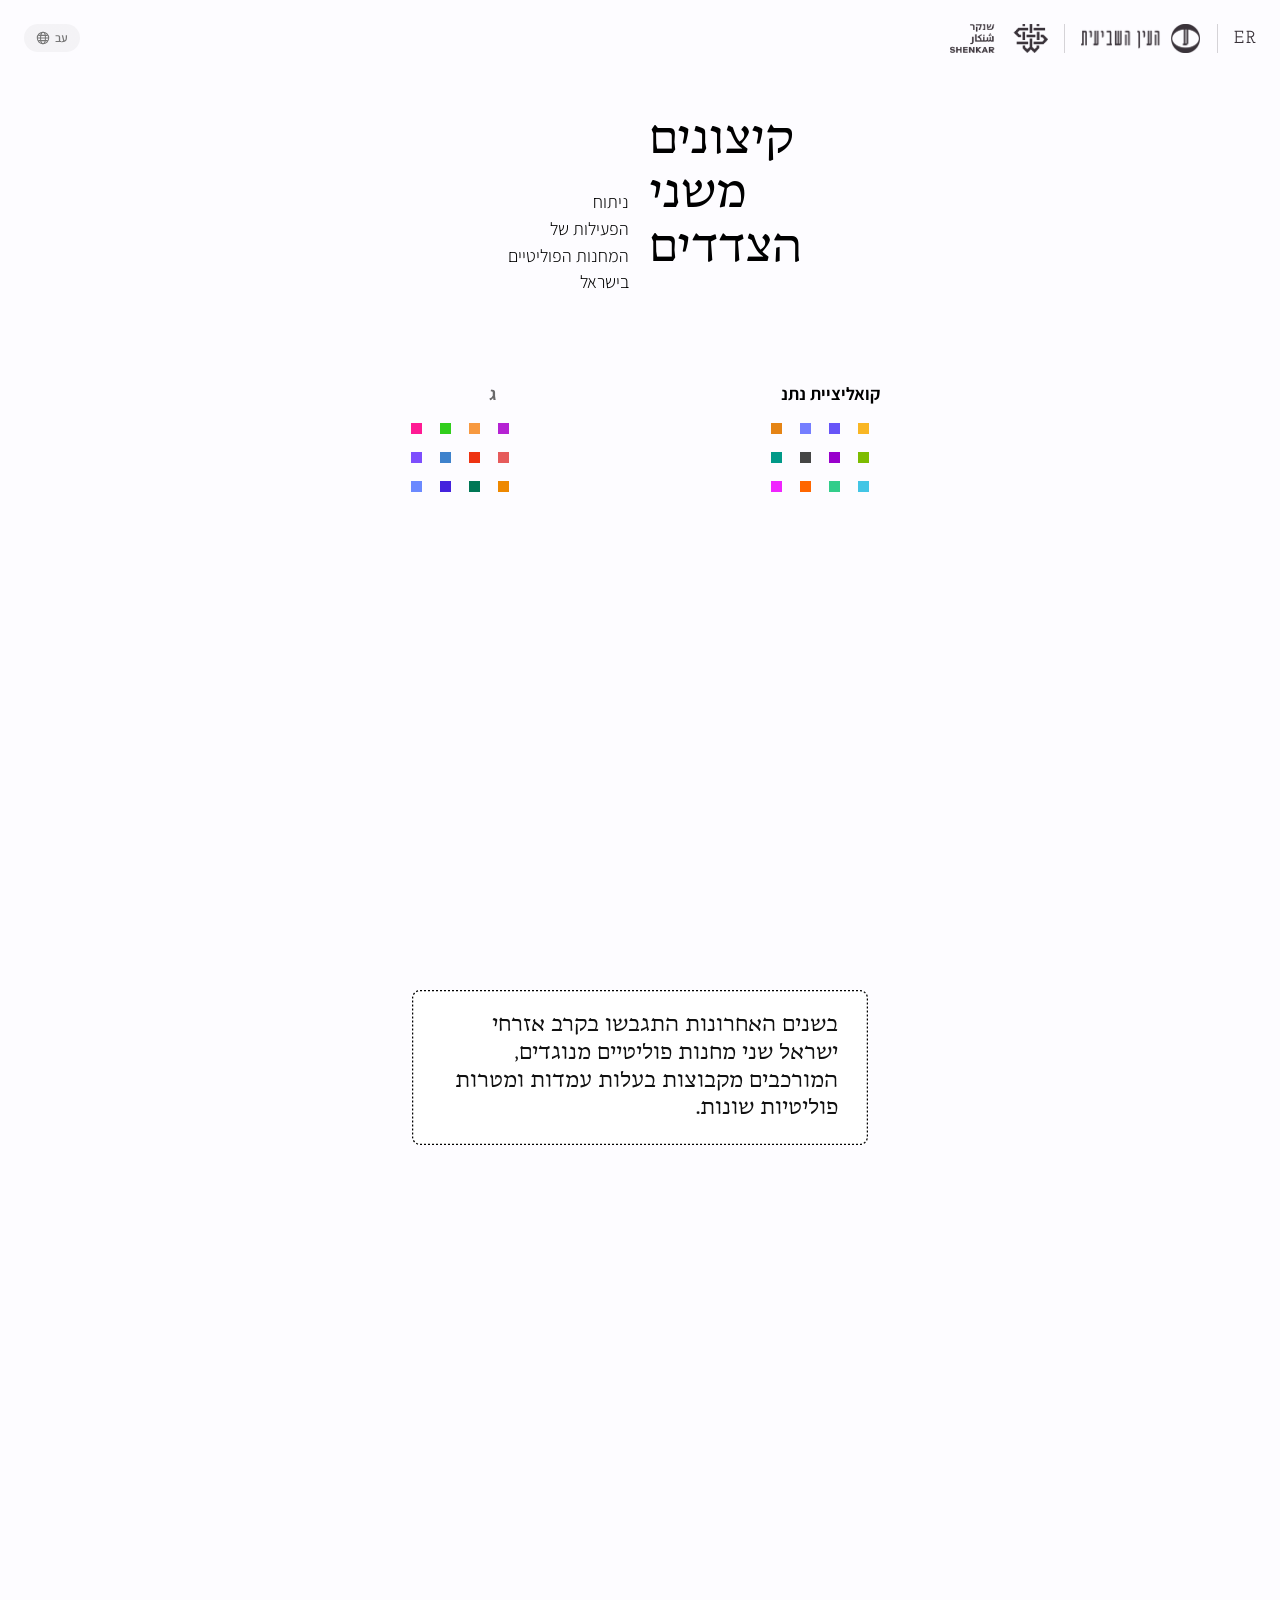
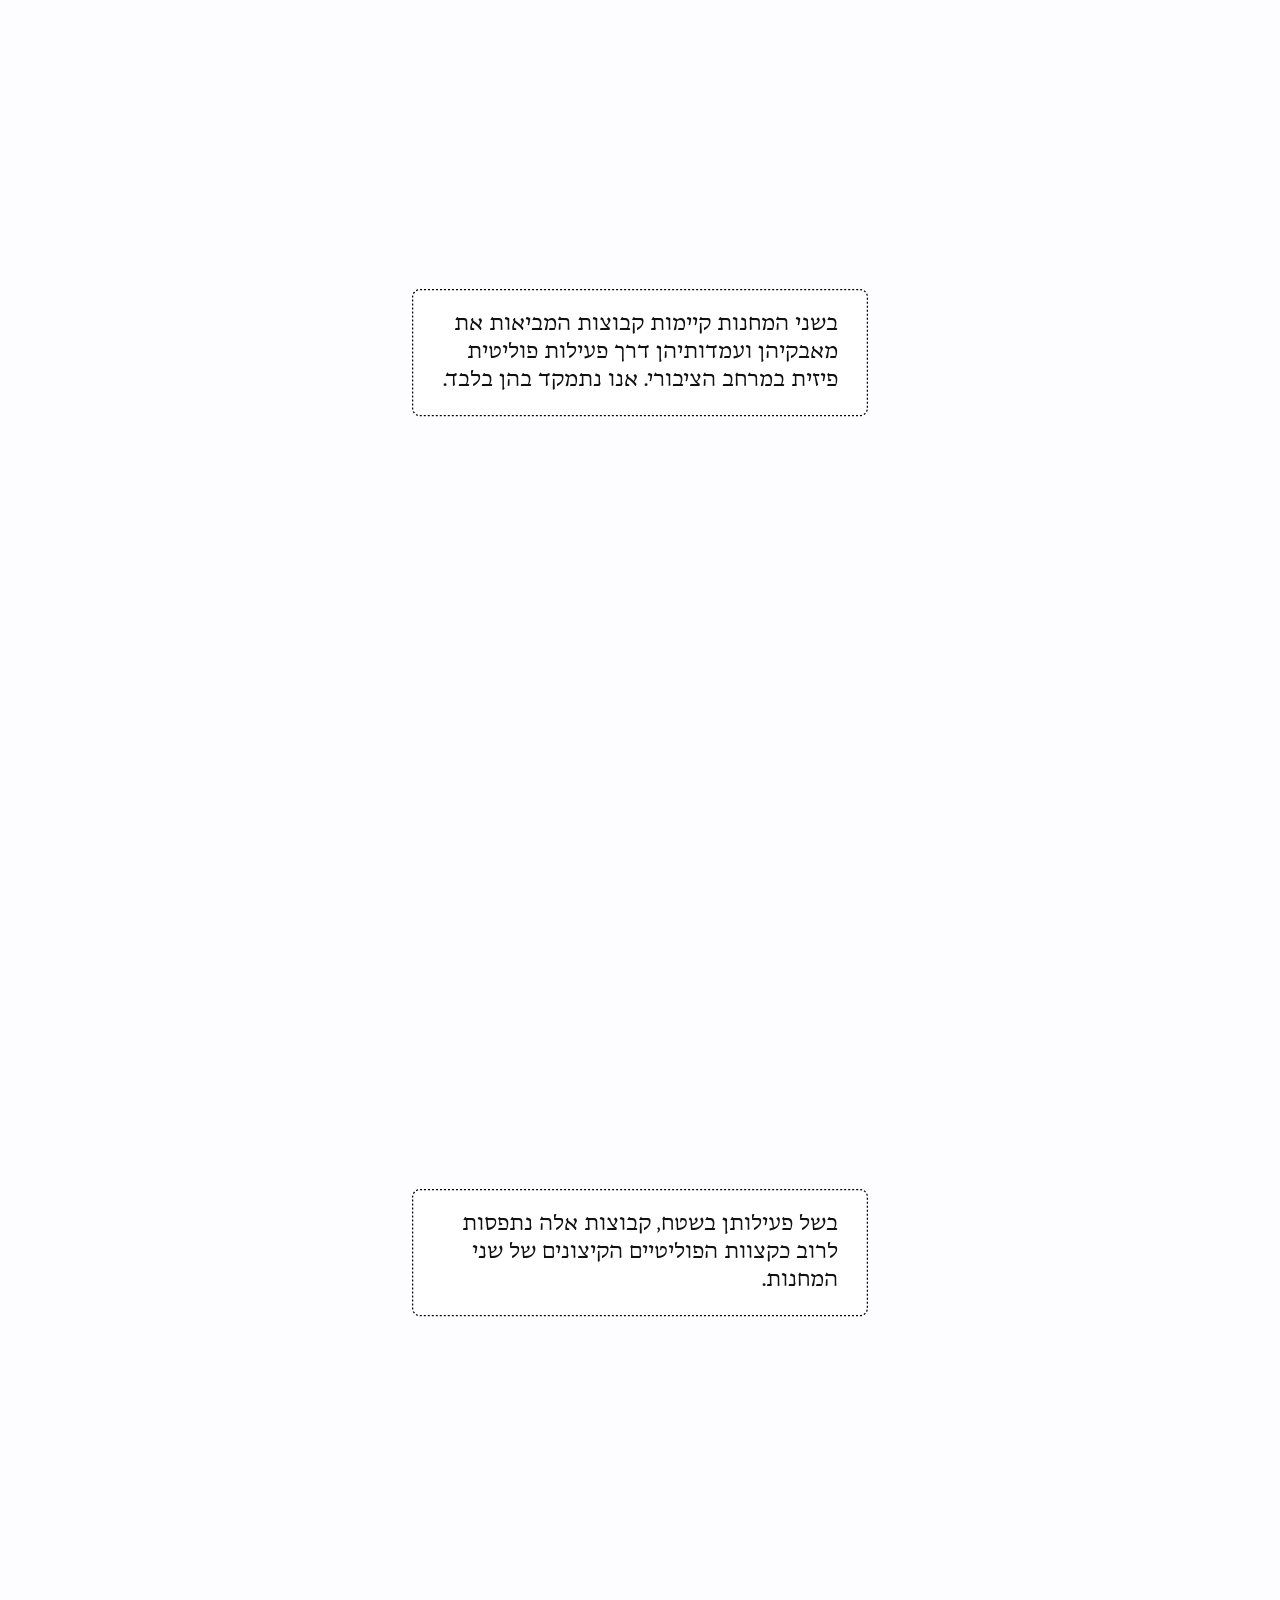
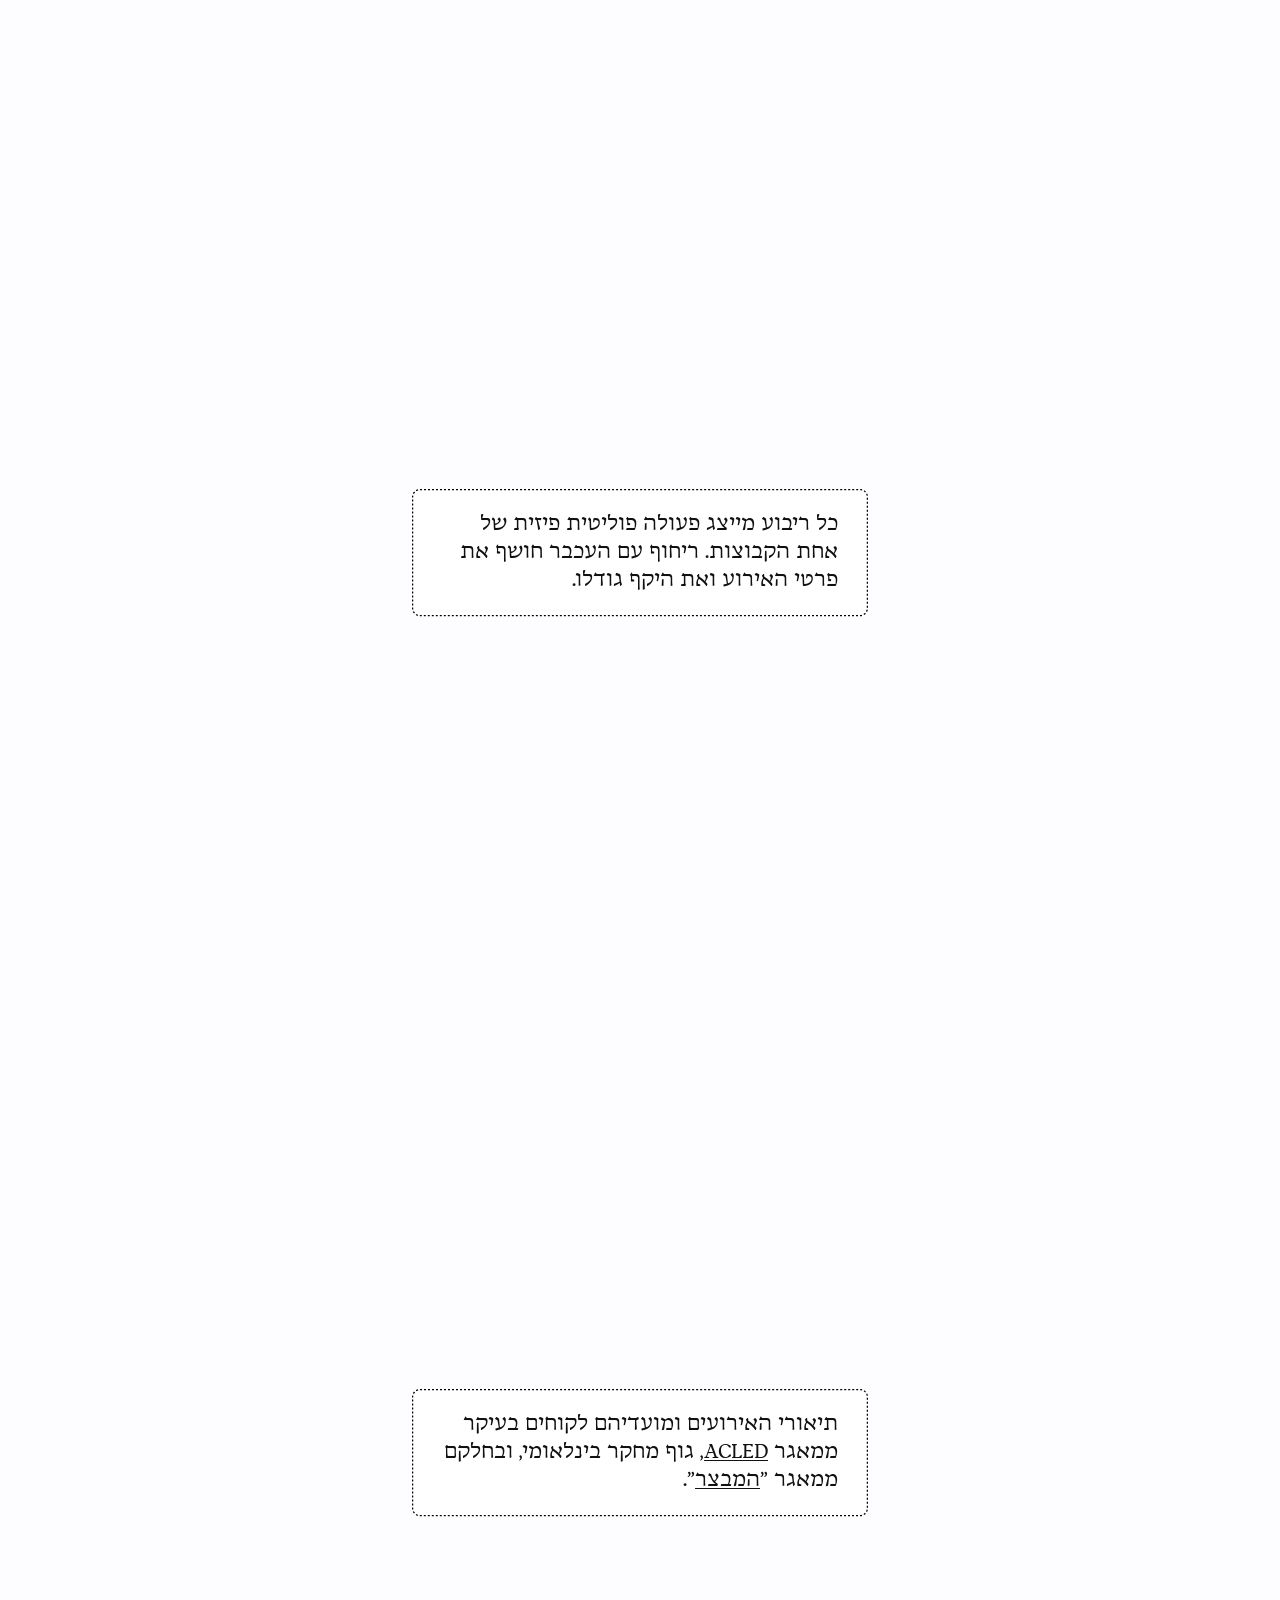
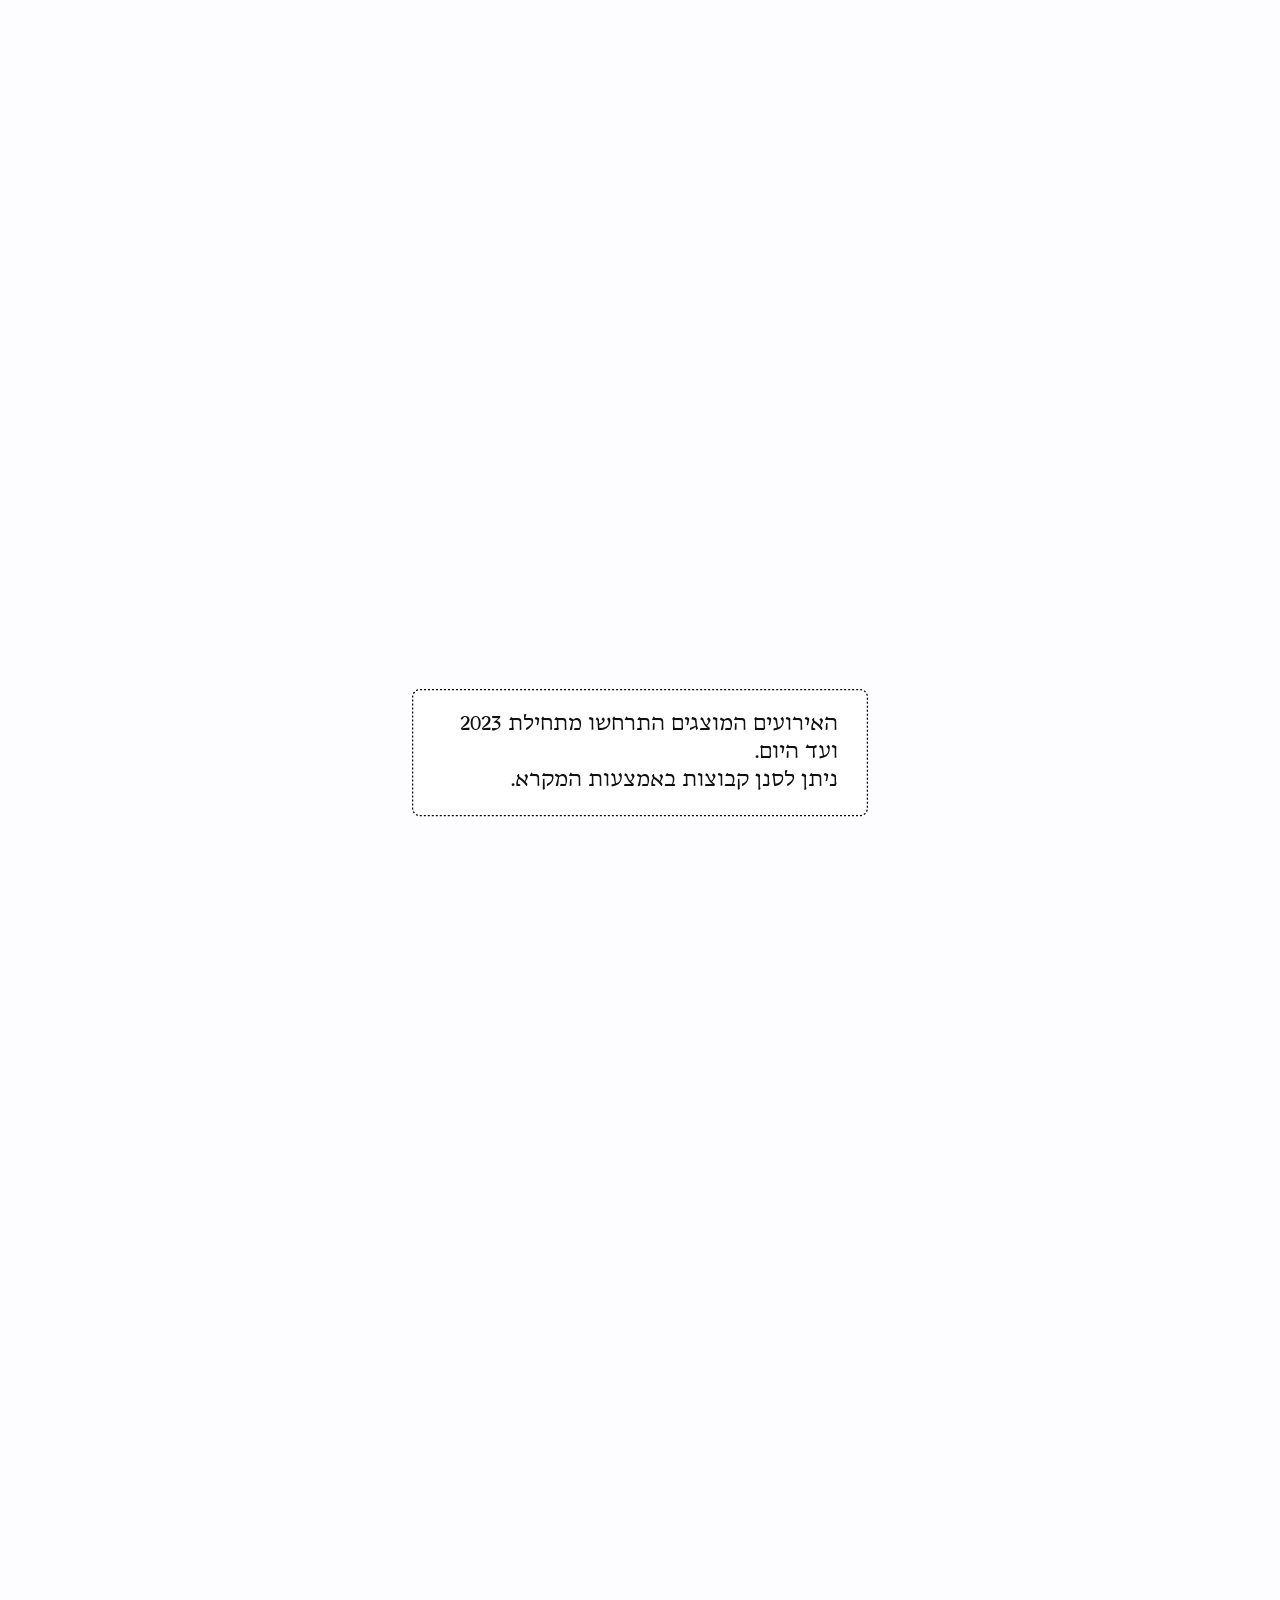
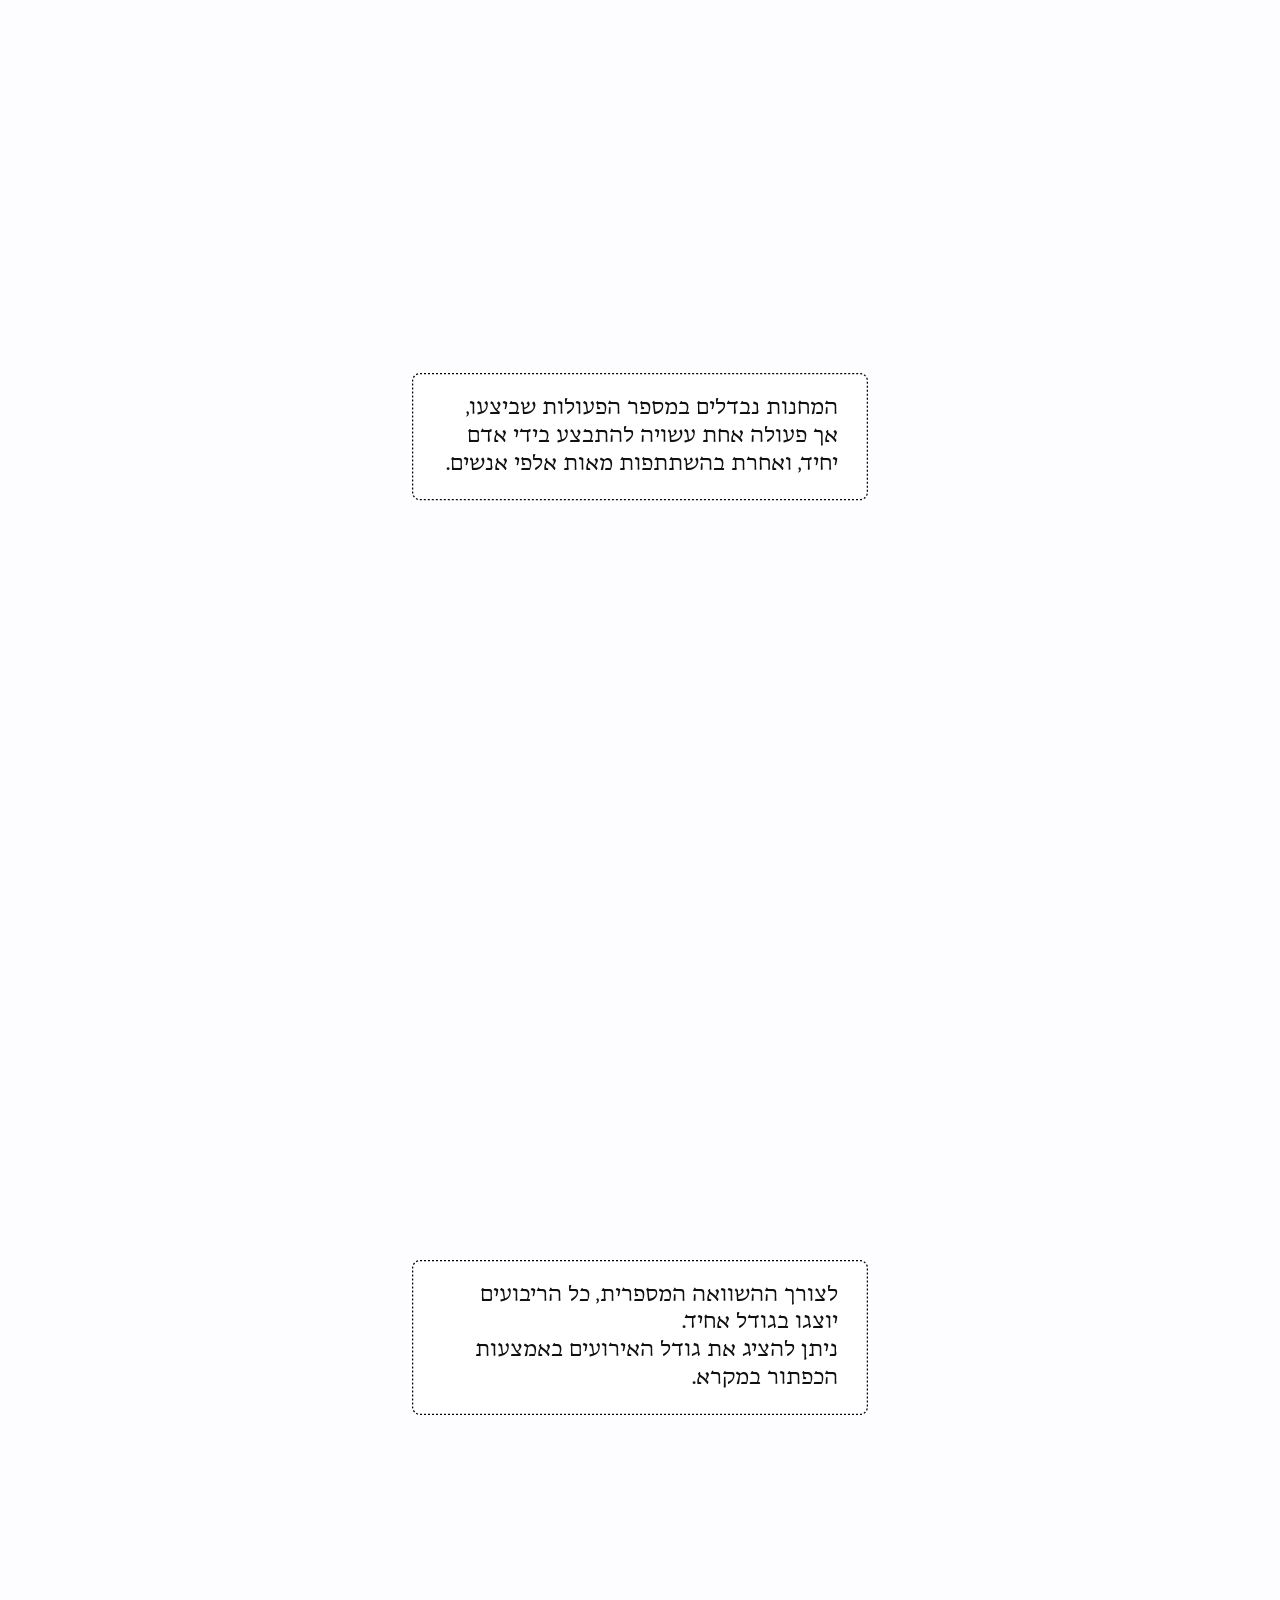
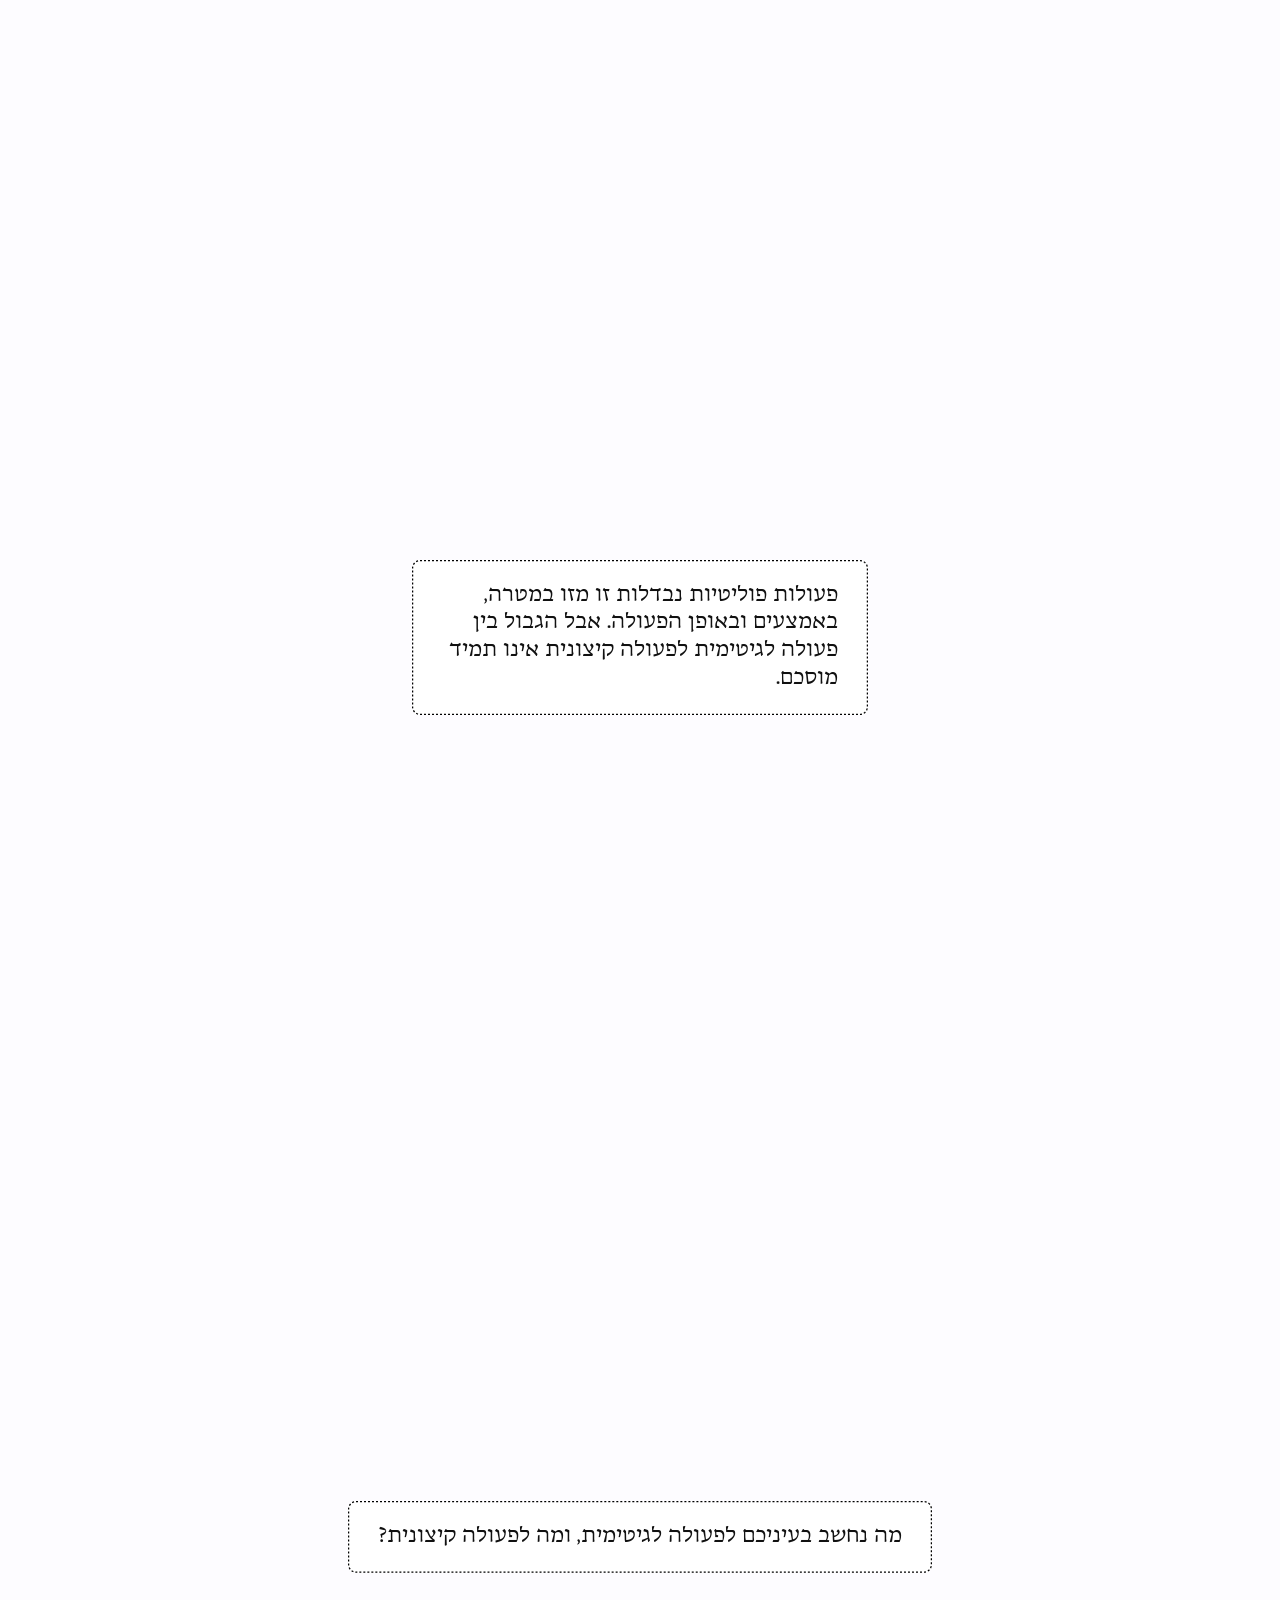
==== index.html @ a33d3f6f "Rename קואליציית הימין → קואליציית נתניהו and קבוצות ימין לאומיות → קבוצות ימין שמרניות in all langu" ====
<!DOCTYPE html>
<!-- lang + dir so screen readers, braille and the caret know the page is RTL.
     The one flex row that would flip under a root RTL (.p7-scope-btn's circle)
     is pinned with `direction: ltr` in style.css. -->
<html lang="he" dir="rtl">
<head>
  <meta charset="UTF-8" />
  <meta name="viewport" content="width=device-width, initial-scale=1.0, maximum-scale=1.0, user-scalable=no" />
  <title>קיצונים משני הצדדים</title>
  <!-- SEARCH. Matches og:title/og:description below rather than restating them
       differently: the tab, the share card and the Google result should be the
       same piece. canonical is self-referencing and absolute — the piece is
       also reachable with a #hash from the share row, and that must not read as
       a second page. -->
  <meta name="description" content="אספנו אלפי פעולות פוליטיות במרחב הציבורי לאורך ארבע השנים האחרונות. קבעו בעצמכם — מי הם הקיצונים משני הצדדים? פרויקט אינטראקטיבי מאת איל רז בשיתוף העין השביעית ושנקר." />
  <link rel="canonical" href="https://both-sides.the7eye.org.il/" />
  <!-- The three language versions point at each other (absolute, like canonical);
       x-default is the Hebrew root. Identical lines on index.html, en/ and ar/. -->
  <link rel="alternate" hreflang="he" href="https://both-sides.the7eye.org.il/" />
  <link rel="alternate" hreflang="en" href="https://both-sides.the7eye.org.il/en/" />
  <link rel="alternate" hreflang="ar" href="https://both-sides.the7eye.org.il/ar/" />
  <link rel="alternate" hreflang="x-default" href="https://both-sides.the7eye.org.il/" />
  <!-- Open Graph / Twitter card — what WhatsApp, X, Facebook, LinkedIn render when
       the link is shared (the @fold15 share row relies on this). og:image must be an
       ABSOLUTE url; og-image-v11.png is a 2400×1260 (2× of the 1200×630 card): a drawn two-sided dot field with this page's title centred on it.
       Served from GitHub Pages at /both-sides-project/. -->
  <meta property="og:type" content="article" />
  <meta property="og:locale" content="he_IL" />
  <meta property="og:title" content="קיצונים משני הצדדים" />
  <meta property="og:description" content="אספנו אלפי פעולות פוליטיות במרחב הציבורי לאורך ארבע השנים האחרונות. קבעו בעצמכם - מי הם הקיצונים משני הצדדים?&#10;פרויקט אינטראקטיבי מאת איל רז בשיתוף העין השביעית ושנקר." />
  <meta property="og:url" content="https://both-sides.the7eye.org.il/" />
  <meta property="og:image" content="https://both-sides.the7eye.org.il/og-image-v11.png" />
  <meta property="og:image:width" content="2400" />
  <meta property="og:image:height" content="1260" />
  <meta property="og:image:alt" content="קיצונים משני הצדדים — ניתוח הפעילות של המחנות הפוליטיים בישראל" />
  <meta name="twitter:card" content="summary_large_image" />
  <meta name="twitter:title" content="קיצונים משני הצדדים" />
  <meta name="twitter:description" content="אספנו אלפי פעולות פוליטיות במרחב הציבורי לאורך ארבע השנים האחרונות. קבעו בעצמכם - מי הם הקיצונים משני הצדדים?&#10;פרויקט אינטראקטיבי מאת איל רז בשיתוף העין השביעית ושנקר." />
  <meta name="twitter:image" content="https://both-sides.the7eye.org.il/og-image-v11.png" />
  <link rel="icon" type="image/svg+xml" href="favicon.svg?v=2" />
  <link rel="preconnect" href="https://fonts.googleapis.com" />
  <link rel="preconnect" href="https://fonts.gstatic.com" crossorigin />
  <link href="https://fonts.googleapis.com/css2?family=Assistant:wght@300..800&family=Josefin+Slab:wght@600&display=swap" rel="stylesheet" />
  <link rel="stylesheet" href="style.css" />
</head>
<body>
  <div class="layout">
    <div class="graphic-col">
      <!-- The whole visualisation is painted here, so to assistive tech the
           canvas is one unlabelled box. role/aria-label give it at least a
           name; a real text alternative for the data is still owed. -->
      <canvas id="canvas" role="img"
              aria-label="הדמיה גרפית של אירועי מחאה בישראל, לפי מחנה, קבוצה ותאריך"></canvas>
      <!-- The canvas is one opaque box to assistive tech, so everything the
           visualisation contributes beyond the scrolling <h2> narration — the
           camp/group roster, the totals, the date range, the categories — is
           written here instead, off-screen. Built from the SAME events.json
           the canvas draws (p7BuildDataSummary at the end of initPage7,
           page7.js) rather than hardcoded, so it can't drift from the data. -->
      <section id="canvasA11ySummary" class="a11y-only" aria-label="תיאור מילולי של הנתונים"></section>
      <!-- @fold1's dot columns — fixed to the viewport so they don't scroll
           away with the rest of @fold1's content (see buildPage0AllDots in
           page1.js); faded out via js/update-groups.js once @fold2's
           title card reaches center. -->
      <div class="page0-dots-overlay" id="page0DotsOverlay" aria-hidden="true"></div>
      <!-- 10 small squares (Figma node 120:1279) that fade in at the center,
           taking the cluster's place once it settles into fold6's left
           mini-legend — see FOLD6_SQUARES_OFFSET/layoutFold6Squares in js/groups.js. -->
      <div class="fold6-squares-overlay" id="fold6SquaresOverlay" aria-hidden="true"></div>
    </div>
    <!-- Single persistent overlay for the 6 camp groups from @fold2's
         two-camp columns through @hidden-acled's mini-legend glide — one set of
         DOM nodes that's continuously repositioned/restyled as the user
         scrolls, rather than separate per-fold overlays crossfading into
         each other (see GROUPS in js/groups.js, updateGroups in js/update-groups.js).
         A direct .layout child, NOT nested in .graphic-col — same reasoning as
         the tooltips below: that column is its own stacking context, so a group
         row inside it could never climb above the מקרא bar's layer, and on
         mobile the groups have to paint OVER the legend (explicit instruction).
         It's `position: fixed; inset: 0`, so moving it out of .graphic-col
         changes nothing about where anything lands. It stays BEFORE .text-col in
         source order, which is what keeps its desktop z-index: 0 painting under
         the title cards exactly as it did from inside .graphic-col. -->
    <!-- aria-hidden: the six group rows here are visual only. Their names reach
         assistive tech through the legend FILTER buttons (.fold6-legend-filter,
         js/groups.js), which live outside this overlay, and through
         #canvasA11ySummary. -->
    <div class="groups-overlay" id="groupsOverlay" aria-hidden="true"></div>
    <!-- Dev aid: the current @foldN, the number alone, top-left. Ctrl+Shift+F
         hides/shows it (js/nav.js). A direct .layout child for the same reason
         as the tooltips below — .graphic-col traps z-index. aria-hidden: it's a
         debug readout, not content. -->
    <!-- Language switch: ONE button (globe + the current language's letters)
         that opens a drop-down of the three languages — js/lang-switch.js. The
         look is the legend note's card (compare/ pick 2026-10-03) and the rows
         wear the «הצגת גודל האירועים» ring. -->
    <!-- A disclosure, not an ARIA menu: a button + a list of links. The <nav>
         IS the positioned card (.lang-wrap), so the landmark adds no box. The
         button's aria-label starts with its visible letters (WCAG 2.5.3). -->
    <nav class="lang-wrap" id="langWrap" aria-label="שפה">
      <button type="button" class="lang-switch" id="langSwitch" aria-expanded="false" aria-controls="langMenu" aria-label="עב – בחירת שפה"><svg class="lang-switch-globe" viewBox="0 0 16 16" aria-hidden="true"><circle cx="8" cy="8" r="6.5" fill="none" stroke="currentColor" stroke-width="1.2"/><ellipse cx="8" cy="8" rx="2.8" ry="6.5" fill="none" stroke="currentColor" stroke-width="1.2"/><path d="M1.5 8h13M2.6 5h10.8M2.6 11h10.8" fill="none" stroke="currentColor" stroke-width="1.2"/></svg><span class="lang-switch-code">עב</span></button>
      <div class="lang-menu" id="langMenu" hidden>
        <div class="lang-menu-rows">
        <a class="lang-menu-row is-current" aria-current="page" tabindex="-1" href="./" lang="he" hreflang="he">עברית</a>
        <a class="lang-menu-row" href="en/" lang="en" hreflang="en">English</a>
        <a class="lang-menu-row" href="ar/" lang="ar" hreflang="ar">العربية</a>
        </div>
      </div>
    </nav>
    <!-- העין השביעית's logo, top-right; a mask-painted link (style.css, .seventh-eye). -->
    <div class="seventh-eye"><span class="seventh-eye-caption">בשיתוף</span><a class="er-mark" href="https://eyalraz.com/" target="_blank" rel="noopener" aria-label="Eyal Raz">ER</a><span class="shenkar-rule" aria-hidden="true"></span><a class="seventh-eye-mark" href="https://www.the7eye.org.il/" target="_blank" rel="noopener" aria-label="העין השביעית"></a><span class="shenkar-rule" aria-hidden="true"></span><a class="shenkar-mark" href="https://www.shenkar.ac.il/" target="_blank" rel="noopener" aria-label="שנקר"></a></div>
    <div class="fold-number-badge" id="foldNumberBadge" aria-hidden="true"></div>
    <!-- Hover tooltip for the event dots (date + Hebrew description) —
         positioned/shown by p9HoverInit (page9.js), p7HoverInit/p7InspectInit
         (page7.js) and the fold8 demo (js/update-groups.js). A direct .layout
         child, NOT nested in .graphic-col: that column is its own stacking
         context (position:fixed + z-index:0), which traps any z-index inside
         it below .text-col's full-viewport sections — on mobile that made the
         docked frame untappable, every touch landing on section#page-9. -->
    <div class="page9-tooltip" id="page9Tooltip" aria-hidden="true">
      <div class="page9-tooltip-date"></div>
      <div class="page9-tooltip-desc"></div>
    </div>
    <!-- Hover tooltip for a category pill in #page-13's (@fold12) tray (#page9ZoneBelow
         only — see p9CategoryTooltipInit in page9.js). Same reasoning as
         #page9Tooltip above: a direct .layout child, not nested in
         .graphic-col, so its z-index actually stacks above .text-col's tray/
         dashed box instead of losing to them regardless of its own z-index
         (.graphic-col's own stacking context traps any z-index inside it).
         The arrow is a separate element from the box but shares the parent's
         single drop-shadow (style.css), so the two read as one shape instead
         of two overlapping shadows. -->
    <div class="page9-cat-tooltip" id="page9CatTooltip" aria-hidden="true">
      <div class="page9-cat-tooltip-desc"></div>
      <div class="page9-cat-tooltip-arrow"></div>
    </div>
    <!-- The fold6 source-credit note (js/groups.js: fold6NoteEl) is reparented
         into this layer at init instead of staying inside .groups-overlay —
         same reasoning as #page9CatTooltip above: a direct
         .layout child, not nested in .graphic-col, so its z-index actually
         stacks above .text-col instead of losing to it regardless of its
         own z-index (.graphic-col traps any z-index inside it). Without
         this, the ACLED link inside the note was unclickable.
         NOT aria-hidden: the note's text and its three links are real content.
         Its decorative pieces (card, rule) carry aria-hidden themselves, and the
         layer is `inert` whenever the note isn't on screen (js/groups.js,
         fold6NoteLayerSyncInert), so its links are never invisible tab stops. -->
    <div class="fold6-note-layer" id="fold6NoteLayer"></div>
    <!-- Mobile-only מקרא legend bar (js/groups.js builds its contents). It gets
         its OWN layer rather than sharing #fold6NoteLayer above, because that
         one is pointer-events:none — fine for a credit line, fatal for a button that has to be tappable and reachable
         by assistive tech. Same direct-.layout-child trick for the z-index. -->
    <div class="fold6-mlegend-layer" id="fold6MobileLegendLayer"></div>
    <!-- <main>: the scrolling story is the page's main landmark. -->
    <main class="text-col" id="textCol">
      <section class="text-section" data-page="0" id="page-0">
        <div class="page0-overlay">
          <h1 class="page0-title">קיצונים משני הצדדים</h1>
          <p class="page0-subtitle">ניתוח<br />הפעילות של<br />המחנות הפוליטיים<br />בישראל</p>
        </div>
      </section>
      <section class="text-section" data-page="1" id="page-1">
        <div class="section-text text-card">
          <h2 class="section-title text-card-frame">בשנים האחרונות התגבשו בקרב אזרחי ישראל שני מחנות פוליטיים מנוגדים, המורכבים מקבוצות בעלות עמדות ומטרות פוליטיות שונות.</h2>
        </div>
      </section>
      <section class="text-section" data-page="2" id="page-2">
        <div class="section-text text-card">
          <h2 class="section-title text-card-frame">בשני המחנות קיימות קבוצות המביאות את מאבקיהן ועמדותיהן דרך פעילות פוליטית פיזית במרחב הציבורי. אנו נתמקד בהן בלבד.</h2>
        </div>
      </section>
      <section class="text-section" data-page="3" id="page-3">
        <div class="section-text text-card">
          <h2 class="section-title text-card-frame">בשל פעילותן בשטח, קבוצות אלה נתפסות לרוב כקצוות הפוליטיים הקיצונים של שני המחנות.</h2>
        </div>
      </section>
      <section class="text-section" data-page="4" id="page-4">
        <div class="section-text text-card">
          <h2 class="section-title text-card-frame">כל ריבוע מייצג פעולה פוליטית פיזית של אחת הקבוצות. <span class="copy-desktop">ריחוף עם העכבר חושף את פרטי האירוע ואת היקף גודלו.</span><span class="copy-mobile">לחיצה ממושכת על ריבוע חושפת את פרטי האירוע ואת היקף גודלו.</span></h2>
        </div>
      </section>
      <section class="text-section" data-page="5" id="page-5" hidden>
        <div class="section-text text-card">
          <h2 class="section-title text-card-frame">הנתונים לקוחים מגוף המחקר הבינלאומי <a class="latin-acronym card-link" href="https://acleddata.com/" target="_blank" rel="noopener">ACLED</a>, המתעד וממפה אירועי מחאה ואלימות פוליטית על בסיס דיווחים מכלי תקשורת ומקורות מקומיים<span class="copy-desktop">.</span><span class="copy-mobile"> - פרטים במקרא.</span></h2>
        </div>
      </section>
      <section class="text-section" data-page="6" id="page-6" hidden>
        <div class="section-text text-card">
          <!-- @hidden-hover is the one card whose copy differs by input device: desktop
             hovers, a phone presses and holds. Two spans swapped by the 600px
             breakpoint (.copy-desktop / .copy-mobile, style.css) rather than
             JS — the hidden one is display:none, so .text-card-frame's
             width: fit-content still measures only the visible copy. -->
        <h2 class="section-title text-card-frame"><span class="copy-desktop">ריחוף העכבר מעל ריבוע חושף את תיאור הפעולה וממחיש את סדר גודלה.</span><span class="copy-mobile">לחצו והחזיקו את האצבע על ריבוע כדי לחשוף את תיאור הפעולה ולראות את סדר גודלה.</span></h2>
        </div>
      </section>
      <section class="text-section" data-page="7" id="page-7">
        <div class="section-text text-card">
          <h2 class="section-title text-card-frame">תיאורי האירועים ומועדיהם לקוחים בעיקר ממאגר <a class="latin-acronym card-link" href="https://acleddata.com/" target="_blank" rel="noopener">ACLED</a>, גוף מחקר בינלאומי, ובחלקם ממאגר ״<a class="card-link" href="https://www.zman.co.il/726358/" target="_blank" rel="noopener">המבצר</a>״.</h2>
        </div>
      </section>
      <section class="text-section" data-page="8" id="page-8">
        <div class="section-text text-card">
          <h2 class="section-title text-card-frame">האירועים המוצגים התרחשו מתחילת 2023 ועד היום.<br>ניתן לסנן קבוצות באמצעות המקרא.</h2>
        </div>
      </section>
      <section class="text-section page7-scrub" data-page="9" id="page-9"></section>
      <!-- @fold9: the size grid. Arriving here fires p7SizeGridSet(true)
           (p7SizeGridOnPage, page7.js) — the timeline undraws and every dot on
           screen grows to its crowd tier and re-packs. -->
      <section class="text-section" data-page="10" id="page-10">
        <div class="section-text text-card">
          <h2 class="section-title text-card-frame">המחנות נבדלים במספר הפעולות שביצעו, אך פעולה אחת עשויה להתבצע בידי אדם יחיד, ואחרת בהשתתפות מאות אלפי אנשים.</h2>
        </div>
      </section>
      <!-- @fold10: every square SIZES DOWN to one uniform cell where it
           stands, and then the whole field FLIES to page9's legit zone —
           @fold9's morph played backwards, but landing in the legit grid
           instead of back on the timeline (fold11SizeApply, js/groups.js).
           Its PAGES slot (10) is drawPage8, the bridge glide — the SAME draw
           function @fold11 uses — because this fold owns the glide now, so
           @fold11 simply arrives with it already at rest. -->
      <section class="text-section" data-page="11" id="page-11">
        <div class="section-text text-card">
          <h2 class="section-title text-card-frame">לצורך ההשוואה המספרית, כל הריבועים יוצגו בגודל אחיד.<br>ניתן להציג את גודל האירועים באמצעות הכפתור במקרא.</h2>
        </div>
      </section>
      <section class="text-section" data-page="12" id="page-12">
        <div class="section-text text-card">
          <h2 class="section-title text-card-frame">פעולות פוליטיות נבדלות זו מזו במטרה, באמצעים ובאופן הפעולה. אבל הגבול בין פעולה לגיטימית לפעולה קיצונית אינו תמיד מוסכם.</h2>
        </div>
      </section>
      <section class="text-section page9-panel" data-page="13" id="page-13">
        <div class="page9-title-row">
          <div class="section-text text-card">
            <!-- Mobile gets its own, shorter headline — the same .copy-desktop /
                 .copy-mobile span pair @hidden-hover uses. Mobile's gesture is "mark the
                 extreme ones", not "sort both piles", so the two-clause desktop
                 question asks more than the fold delivers there (and wraps to
                 three lines on a phone). -->
            <h2 class="section-title text-card-frame"><span class="copy-desktop">מה נחשב בעיניכם לפעולה לגיטימית, ומה לפעולה קיצונית?</span><span class="copy-mobile">מהי פעולה קיצונית בעיניכם?</span></h2>
            <p class="page9-header-subtitle">גררו סוגי פעולות הנחשבות קיצוניות בעיניכם</p>
          </div>
        </div>
        <div class="page9-sticky">
          <div class="page9-header"></div>
          <div class="page9-zone-wrap-extreme">
            <div class="page9-zone" id="page9ZoneAbove" data-zone="above"></div>
          </div>
          <div class="page9-tray">
            <p class="page9-tray-title">סוגי פעולות</p>
            <div class="page9-tray-divider"></div>
<div class="page9-zone" id="page9ZoneBelow" data-zone="below"></div>
          </div>
        </div>
      </section>
      <!-- @fold13 — the closing statement. The scroll gate (p13GateMax) and the
           drag-panel fade-out (fold13ScrollT) key off #page-14, and the
           gate-hidden toggle off its .page12-sticky-center, so this section
           carries that wrapper; the share block (@fold15, #page-16) and the
           credits card (@fold16, #page-17) follow it. The extreme dots' morph
           to freeform (checkFold13) is watched on this wrapper at its 0.5
           crossing. This wrapper is made position:static in style.css. -->
      <section class="text-section" data-page="14" id="page-14">
        <div class="page12-sticky-center">
          <div class="section-text text-card">
            <h2 class="section-title text-card-frame">נורמות פוליטיות רבות נפרצו כאן לאורך ארבע השנים האחרונות. את ההקצנה יש לבחון, לבקר ולאכוף באופן שקול מכל צידי המפה.&#x200F;</h2>
          </div>
        </div>
        <!-- The closing statement continues as three more house title
             blocks, each centred in its own 100vh run (.page13-follow). Inside #page-14
             so no fold ids shift; card 1 above stays the section's first
             .text-card-frame, which p12SpacingFit solves the wrapper from. -->
        <div class="page13-follow">
          <div class="section-text text-card">
            <h2 class="section-title text-card-frame">אזרחי ישראל ימשיכו להיות מעורבים פוליטית גם הרבה מעבר למערכת הבחירות הקרובה. אך באיזה אופן?&#x200F;</h2>
          </div>
        </div>
        <div class="page13-follow">
          <div class="section-text text-card">
            <h2 class="section-title text-card-frame">האם הממשלה הבאה תשכיל להיות קשובה לרחשי הציבור, לאכוף את החוק ולהפוך את המגמה המסוכנת? או האם היא תנצל את כוחה לאכיפה בררנית? או אף תעודד הקצנה נוספת?&#x200F;</h2>
          </div>
        </div>
        <div class="page13-follow">
          <div class="section-text text-card">
            <h2 class="section-title text-card-frame">ומה איתך? כיצד יעצבו הבחירות שלך - בקלפי ומחוצה לו - את התרבות הפוליטית הישראלית בשנים הבאות?&#x200F;</h2>
          </div>
        </div>
      </section>
      <!-- @fold14 — the partner credit: an ordinary house fold (100vh, card
           centred) between the closing statement and the share block. The logo
           is the same mask artwork as the corner link (.seventh-eye), inline in
           the title. -->
      <section class="text-section" data-page="15" id="page-15">
        <div class="section-text text-card">
          <h2 class="section-title text-card-frame partner-title"><span class="partner-text">הפרויקט נוצר על ידי <a class="card-link" href="https://eyalraz.com/" target="_blank" rel="noopener">איל רז</a>,<br>בשיתוף</span> <span class="partner-head">הפרויקט נוצר על ידי</span><span class="partner-logos"><a class="partner-er" href="https://eyalraz.com/" target="_blank" rel="noopener" aria-label="Eyal Raz">ER</a><span class="partner-rule" aria-hidden="true"></span><a class="partner-logo" href="https://www.the7eye.org.il/" target="_blank" rel="noopener" aria-label="העין השביעית"></a><span class="partner-rule" aria-hidden="true"></span><a class="partner-logo-shenkar" href="https://www.shenkar.ac.il/" target="_blank" rel="noopener" aria-label="שנקר"></a></span></h2>
        </div>
      </section>
      <!-- @fold15 — the share block: its own title block between the closing
           statement and the outro (moved out of the outro card). The links get
           their real hrefs from p12ShareInit (page12.js) at load. -->
      <section class="text-section" data-page="16" id="page-16">
        <div class="section-text text-card">
          <div class="text-card-frame page12-share-card">
            <h2 class="section-title">שתפו עם אחרים</h2>
            <div class="page12-share is-outline" id="page12Share">
              <a class="page12-share-btn" data-share="whatsapp" data-tip="WhatsApp" aria-label="WhatsApp" href="#" target="_blank" rel="noopener"><svg viewBox="0 0 24 24" aria-hidden="true"><path fill="currentColor" d="M17.472 14.382c-.297-.149-1.758-.867-2.03-.967-.273-.099-.471-.148-.67.15-.197.297-.767.966-.94 1.164-.173.199-.347.223-.644.075-.297-.15-1.255-.463-2.39-1.475-.883-.788-1.48-1.761-1.653-2.059-.173-.297-.018-.458.13-.606.134-.133.298-.347.446-.52.149-.174.198-.298.298-.497.099-.198.05-.371-.025-.52-.075-.149-.669-1.612-.916-2.207-.242-.579-.487-.5-.669-.51-.173-.008-.371-.01-.57-.01-.198 0-.52.074-.792.372-.272.297-1.04 1.016-1.04 2.479 0 1.462 1.065 2.875 1.213 3.074.149.198 2.096 3.2 5.077 4.487.709.306 1.262.489 1.694.625.712.227 1.36.195 1.871.118.571-.085 1.758-.719 2.006-1.413.248-.694.248-1.289.173-1.413-.074-.124-.272-.198-.57-.347m-5.421 7.403h-.004a9.87 9.87 0 01-5.031-1.378l-.361-.214-3.741.982.998-3.648-.235-.374a9.86 9.86 0 01-1.51-5.26c.001-5.45 4.436-9.884 9.888-9.884 2.64 0 5.122 1.03 6.988 2.898a9.825 9.825 0 012.893 6.994c-.003 5.45-4.437 9.884-9.885 9.884m8.413-18.297A11.815 11.815 0 0012.05 0C5.495 0 .16 5.335.157 11.892c0 2.096.547 4.142 1.588 5.945L.057 24l6.305-1.654a11.882 11.882 0 005.683 1.448h.005c6.554 0 11.89-5.335 11.893-11.893a11.821 11.821 0 00-3.48-8.413Z"/></svg></a>
              <a class="page12-share-btn" data-share="x" data-tip="X" aria-label="X" href="#" target="_blank" rel="noopener"><svg viewBox="0 0 24 24" aria-hidden="true"><path fill="currentColor" d="M18.901 1.153h3.68l-8.04 9.19L24 22.846h-7.406l-5.8-7.584-6.638 7.584H.474l8.6-9.83L0 1.154h7.594l5.243 6.932ZM17.61 20.644h2.039L6.486 3.24H4.298Z"/></svg></a>
              <a class="page12-share-btn" data-share="facebook" data-tip="Facebook" aria-label="Facebook" href="#" target="_blank" rel="noopener"><svg viewBox="0 0 24 24" aria-hidden="true"><path fill="currentColor" d="M9.101 23.691v-7.98H6.627v-3.667h2.474v-1.58c0-4.085 1.848-5.978 5.858-5.978.401 0 .955.042 1.468.103a8.68 8.68 0 0 1 1.141.195v3.325a8.623 8.623 0 0 0-.653-.036 26.805 26.805 0 0 0-.733-.009c-.707 0-1.259.096-1.675.309a1.686 1.686 0 0 0-.679.622c-.258.42-.374.995-.374 1.752v1.297h3.919l-.386 2.103-.287 1.564h-3.246v8.245C19.396 23.238 24 18.179 24 12.044c0-6.627-5.373-12-12-12s-12 5.373-12 12c0 5.628 3.874 10.35 9.101 11.647Z"/></svg></a>
              <a class="page12-share-btn" data-share="linkedin" data-tip="LinkedIn" aria-label="LinkedIn" href="#" target="_blank" rel="noopener"><svg viewBox="0 0 24 24" aria-hidden="true"><path fill="currentColor" d="M20.447 20.452h-3.554v-5.569c0-1.328-.027-3.037-1.852-3.037-1.853 0-2.136 1.445-2.136 2.939v5.667H9.351V9h3.414v1.561h.046c.477-.9 1.637-1.85 3.37-1.85 3.601 0 4.267 2.37 4.267 5.455v6.286zM5.337 7.433c-1.144 0-2.063-.926-2.063-2.065 0-1.138.92-2.063 2.063-2.063 1.14 0 2.064.925 2.064 2.063 0 1.139-.925 2.065-2.064 2.065zm1.782 13.019H3.555V9h3.564v11.452zM22.225 0H1.771C.792 0 0 .774 0 1.729v20.542C0 23.227.792 24 1.771 24h20.451C23.2 24 24 23.227 24 22.271V1.729C24 .774 23.2 0 22.222 0h.003z"/></svg></a>
              <button class="page12-share-btn" type="button" data-share="copy" data-tip="העתקת קישור" aria-label="העתקת קישור"><svg class="page12-share-ico-link" viewBox="0 0 24 24" aria-hidden="true"><path fill="none" stroke="currentColor" stroke-width="2.2" stroke-linecap="round" stroke-linejoin="round" d="M10 14a4.5 4.5 0 0 0 6.4 0l3.3-3.3a4.5 4.5 0 0 0-6.4-6.4L12 5.6M14 10a4.5 4.5 0 0 0-6.4 0l-3.3 3.3a4.5 4.5 0 0 0 6.4 6.4l1.3-1.3"/></svg><svg class="page12-share-ico-done" viewBox="0 0 24 24" aria-hidden="true"><path fill="none" stroke="currentColor" stroke-width="2.6" stroke-linecap="round" stroke-linejoin="round" d="M5 12.5l4.5 4.5L19 7.5"/></svg></button>
            </div>
          </div>
        </div>
      </section>
      <!-- @fold16 — the outro/credits card. -->
      <section class="text-section" data-page="17" id="page-17">
        <div class="page12-sticky-center">
          <div class="section-text text-card">
            <div class="text-card-frame page12-card">
              <h2 class="section-title page12-title">קיצונים משני הצדדים</h2>
              <div class="page12-body" dir="rtl">
                <p class="page12-body-heading" role="heading" aria-level="3">נתונים ושיטת עבודה</p>
                <p>המאגר שמאחורי הפרויקט כולל פעולות פוליטיות שביצעו אזרחי ישראל במרחב הציבורי, בישראל ובשטחים, מתחילת 2023: הפגנות, חסימות כבישים, עימותים, תקיפות, פגיעה ברכוש, ניכוס שטח ופעולות דומות. אמירות, פוסטים והצהרות שלא לוו בפעולה בשטח לא נכללו.</p>
                <p>תיאורי האירועים ומועדיהם לקוחים ממאגר <a class="card-link" href="https://acleddata.com/" target="_blank" rel="noopener">ACLED</a>, גוף מחקר בינלאומי המתעד מחאה ואלימות פוליטית על בסיס דיווחי תקשורת ומקורות מקומיים, ומיומן אלימות המתנחלים של ״<a class="card-link" href="https://www.zman.co.il/fortress/" target="_blank" rel="noopener">המבצר</a>״; אירוע שמופיע בשני המקורות נספר פעם אחת. השיוך לקבוצה, סיווג הפעולה והערכת גודל הקהל הופקו מתוך התיאורים במסגרת הפרויקט. התיאורים נערכו וקוצרו, ותיאורי ACLED תורגמו לעברית, תוך שמירה על העובדות ועל ההקשר שבו התרחשו האירועים.</p>
                <p>כל אירוע שויך לקבוצה שביצעה את הפעולה המרכזית בו, לא לנפגעים ולא לכוחות הביטחון שהגיבו. כשהקבוצה ביצעה כמה פעולות, האירוע סווג לפי הפעולה החמורה ביותר, במדרג של עשרה סוגי פעולה שנבנה במסגרת הפרויקט בהסתמך על מדדי חומרה קיימים. השיוך, הסיווג והתרגום נעשו בעזרת מודלי שפה של OpenAI, לפי הנחיות שנכתבו לפרויקט ושוכללו בסבבים רבים של בדיקה ותיקון ידני.</p>
                <p>החלוקה לקבוצות פוליטיות נועדה לאפשר השוואה בין דפוסי פעולה של מחנות שונים, אך היא אינה מניחה שכל חברי הקבוצה פועלים באותו אופן או מחזיקים באותן עמדות. חשוב לציין גם שהמאגר משקף את מה שדווח, לא את כל מה שהתרחש, וסיווג של אירועים פוליטיים אינו תמיד חד־משמעי.</p>
                <p><a class="card-link" href="methodology.html" target="_blank" rel="noopener">שיטת העבודה המלאה</a>: המקורות, כללי הבחירה, הסיווג, התרגום, איתור הכפילויות והנחיות המודלים במלואן.</p>
                <p>מצאתם טעות? כתבו לנו ל־<a class="card-link" href="mailto:extremists.on.both.sides@gmail.com">extremists.on.both.sides@gmail.com</a> וציינו את תאריך האירוע, הקבוצה ומה כתוב בו.</p>
              </div>
              <p class="page12-credits">מחקר, עיצוב ופיתוח: איל רז (<a href="https://eyalraz.com/" target="_blank" rel="noopener">eyalraz.com</a>)<br>ליווי, הנחייה והכוונה: מושון זר־אביב<br>ייעוץ עיתונאי: אורן פרסיקו<br>תודה לרקפת כנען, בית הספר לתקשורת חזותית שנקר, <a href="https://www.shenkar.ac.il/" target="_blank" rel="noopener">שנקר - הנדסה. עיצוב. אמנות.</a><br>תודה לצוות <a href="https://www.zman.co.il/fortress/" target="_blank" rel="noopener">המבצר</a> · ענת סרגוסטי, מיקי רוזנטל, אמיר שפרלינג, רונית אנטלר ואחרים<br>מסד נתונים: <a href="https://acleddata.com/" target="_blank" rel="noopener">ACLED</a>, <a href="https://www.zman.co.il/fortress/" target="_blank" rel="noopener">המבצר</a></p>
              </div>
            </div>
          </div>
      </section>
    </main>
  </div>

  <script src="js/i18n.js"></script>
  <script src="squareboundingbox.js"></script>
  <script src="page1.js"></script>
  <script src="page7.js"></script>
  <script src="page8.js"></script>
  <script src="page9.js"></script>
  <script src="page12.js"></script>
  <script src="js/core.js"></script>
  <script src="js/nav.js"></script>
  <script src="js/lang-switch.js"></script>
  <script src="js/fold1-intro.js"></script>
  <script src="js/page7-scrub.js"></script>
  <script src="js/fold8-tooltip.js"></script>
  <script src="js/groups.js"></script>
  <script src="js/update-groups.js"></script>
  <script src="js/page8-9-scroll.js"></script>
  <script src="js/fold11.js"></script>
  <script src="js/bootstrap.js"></script>
  <script src="reload.js"></script>
</body>
</html>
---- style.css ----
/* Discordia (Naipe Foundry, licensed via Hafontia) — the DESKTOP title-block and
   hero-title face since 2026-09-27 (typeface harness pick). Regular only. */
@font-face {
  font-family: 'Discordia';
  font-weight: 400;
  src: url('fonts/Discordia-Regular.woff2') format('woff2'),
       url('fonts/Discordia-Regular.woff') format('woff');
}

* { margin: 0; padding: 0; box-sizing: border-box; }

/* No pinch-zoom: it magnifies the visual viewport while the canvas + scroll
   triggers stay laid out for the layout viewport. iOS ignores
   user-scalable=no, so touch-action does it there. Browser page zoom
   (Safari aA, Chrome text scaling) still works — it reflows the layout. */
html { touch-action: pan-x pan-y; }

/* Present to screen readers, absent from the layout. Clipped to a 1px box
   rather than display:none/visibility:hidden — those two remove the element
   from the accessibility tree as well, which defeats the point. */
.a11y-only {
  position: absolute;
  width: 1px; height: 1px;
  margin: -1px; padding: 0; border: 0;
  overflow: hidden;
  clip-path: inset(50%);
  white-space: nowrap;
}

/* Shared design tokens — the values repeated across the file: page background,
   title-card geometry, ink/grey colours, type stacks and the CSS-transition
   tempos. Group colours and one-off values stay literal. --bg is also read
   once by JS at load (P7_PAPER in page7.js, FOLD12_GHOST_FILL* in
   js/page8-9-scroll.js) so the canvas paper matches it. */
:root {
  --bg: #FDFCFF;        /* flat page background, per Figma's intro cover */
  /* .text-card width — 480px on desktop, but never wider than the viewport
     minus the .text-section gutters, so it fits a phone without overflowing.
     Still a DEFINITE width (min() resolves to one), which .text-card relies on. */
  --card-w: min(456px, 100vw - 48px); /* 456 = title-width harness pick 2026-09-27 (was 480, then 448); phones still get 100vw - 48px */
  /* vh, NOT dvh: on mobile vh is pinned to the LARGE viewport and never
     re-resolves, while dvh tracks the URL/bottom bar and moves everything it
     sizes each time the bar collapses — the exact instability it was once
     (wrongly) used to prevent. */
  --card-top: 4.4vh;   /* pinned title-card / page9-header top offset */
  /* Ink, greys and lines — the UI's recurring non-group colours. */
  --ink: #111;                      /* .section-title's ink; dark buttons, share/gate fills */
  --ink-soft: rgba(0, 0, 0, 0.81);  /* group labels, the scope button and its filled state */
  --ink-note: rgba(0, 0, 0, 0.85);  /* the legend note / מקרא body text */
  --muted-ui: #767676;              /* secondary grey: note titles, מקרא buttons, language switch */
  --line-light: #E1E1E1;            /* mobile: extreme pill fill/edge, מקרא row fill */
  /* Type stacks. */
  --font-body: 'Assistant', sans-serif;                        /* every body/UI line */
  --font-title: 'Discordia', serif;                            /* title blocks and the hero title */
  --font-ar: 'IBM Plex Sans Arabic', 'Assistant', sans-serif;  /* Arabic body/UI text */
  /* Motion — CSS-transition state flips only (JS-driven beats keep their own constants). */
  --ui-fade-ms: 180ms;                       /* small UI flips: hover colours, menu open/close */
  --tray-ms: .85s;                           /* @fold12 pill tray slide (and its visibility delay) */
  --tray-ease: cubic-bezier(0.22, 1, 0.36, 1); /* the tray slide's ease-out curve */
  --fade-ms: .35s;                           /* @fold12 title card's stick fade (frame, fill, subtitle) */
}

body {
  background: var(--bg);
}
/* Mobile: something on the page is wider than the viewport, so iOS draws a
   horizontal scroll indicator at the bottom. `clip` (not `hidden`) blocks the
   sideways scroll without making body a scroll container, so sticky keeps
   working. */
@media (max-width: 600px) {
  html, body { overflow-x: clip; }
  /* …and the finger may only pan vertically. iOS let a sideways pan through
     after the picker's press-and-hold (2026-10-07, launch eve) — `clip` alone
     didn't stop it, so the touch itself is locked to the y axis. Desktop keeps
     `pan-x pan-y` from the base rule above. js/nav.js snaps scrollX back to 0
     as the last line of defence. */
  html { touch-action: pan-y; }
}
/* NO text selection anywhere on the story pages (explicit instruction
   2026-10-05) — every element, with !important so no later rule switches it
   back on, plus no iOS long-press callout. The methodology pages
   (methodology.html and its en/ ar/ twins) never load this file, so they stay
   selectable. */
*, *::before, *::after {
  -webkit-user-select: none !important;
  user-select: none !important;
  -webkit-touch-callout: none;
}

/* The fold badge — the current @foldN as a bare number, small, top-left.
   Nothing but the digits: no prefix, no label, no control. `display: none` by
   default so the markup is inert until js/nav.js adds .is-visible or .is-dot
   (it only ever does so on a local host — see js/nav.js). */
.fold-number-badge {
  display: none;
  position: fixed;
  top: 12px;
  left: 12px;
  z-index: 1000;
  font: 600 13px var(--font-body);
  color: #fff;
  background: rgba(0, 0, 0, 0.6);
  padding: 2px 7px;
  border-radius: 4px;
  /* CLICKABLE ON BOTH BREAKPOINTS: the badge is the fold picker's handle
     everywhere, so it can no longer be `pointer-events: none`. It is a ~30×20
     chip pinned in the top-left corner — no canvas interaction lives there
     (the drag zone, the timeline and the legend are all further in) — and when
     dismissed it shrinks to the dot below, which is smaller still. */
  pointer-events: auto;
  cursor: pointer;
  -webkit-tap-highlight-color: transparent;
}

.fold-number-badge.is-visible {
  display: block;
}

/* DISMISSED — GONE, no dot. It used to leave a 7px chip to tap back, because a
   phone has no Ctrl+Shift+F; the way back now is the harness panel tab's own
   fold-badge switch (answered by _debug-bus.js, so it works with no harness
   loaded). The `is-dot` class is still set by js/nav.js and still carries the
   element's state — it just paints nothing.
   Removed — don't reintroduce: the white 7px dot (it was invisible on the
   near-white page anyway) and its padded tap target. */
.fold-number-badge.is-dot { display: none; }

/* ── The fold picker ────────────────────────────────────────────────────────
   Clicking/tapping the badge on EITHER breakpoint opens a list of all 16 folds
   and jumps to the one you pick (foldPickerInit, js/nav.js), plus a last row
   that dismisses the badge to its dot. It used to be mobile-only, on the
   grounds that Ctrl+Shift+F covered desktop — but the shortcut only toggles,
   it never navigates, so desktop had no way to jump to a fold at all. */
.fold-picker {
  display: none;
  position: fixed;
  top: 40px;
  left: 12px;
  z-index: 1001;          /* over the badge, which is 1000 */
  max-height: 70vh;
  overflow-y: auto;
  overscroll-behavior: contain;
  -webkit-overflow-scrolling: touch;
  /* Nearly opaque: at 0.88 the hero art read straight through the list and
     the Hebrew titles were unscannable over it. */
  background: rgba(0, 0, 0, 0.95);
  border-radius: 6px;
  padding: 4px 0;
  /* The list is a dev aid over live artwork, so it stays narrow and dark
     rather than trying to look like part of the page. A fixed box with no width
     shrink-to-fits, so without this cap the long Hebrew titles stretched it
     most of the way across a desktop viewport. */
  min-width: 200px;
  max-width: 340px;
}
@media (max-width: 600px) {
  /* Mobile keeps the width it always had — the viewport is the only cap that
     matters there. */
  .fold-picker { max-width: calc(100vw - 24px); }
}
.fold-picker.is-open {
  display: block;
}
.fold-picker-row {
  all: unset;
  display: flex;
  align-items: baseline;
  gap: 8px;
  width: 100%;
  box-sizing: border-box;
  padding: 7px 12px;
  font: 400 12px var(--font-body);
  color: rgba(255, 255, 255, 0.75);
  cursor: pointer;
  -webkit-tap-highlight-color: transparent;
}
/* `all: unset` above also drops the UA focus ring — put a keyboard one back
   (currentColor: the picker is dark, --ink would vanish on it). */
.fold-picker-row:focus-visible {
  outline: 2px solid currentColor;
  outline-offset: -2px;
}
.fold-picker-row.is-current {
  color: #fff;
  background: rgba(255, 255, 255, 0.14);
}
.fold-picker-n {
  flex: 0 0 auto;
  min-width: 16px;
  text-align: end;
  font-weight: 600;
  font-variant-numeric: tabular-nums;
}
.fold-picker-t {
  /* One line per fold — the list is for finding a fold, not for reading its
     copy, and a wrapping title would make 16 rows unscannable. The names are
     the latin ones we use for the folds in conversation (FOLD_NAMES in
     js/nav.js), so this cell reads LTR while the panel around it stays neutral. */
  flex: 1 1 auto;
  overflow: hidden;
  text-overflow: ellipsis;
  white-space: nowrap;
  direction: ltr;
  text-align: start;
}
/* The dismiss row, below a hairline so it never reads as a 17th fold. */
.fold-picker-hide {
  margin-top: 4px;
  border-top: 1px solid rgba(255, 255, 255, 0.16);
  padding-top: 8px;
  color: rgba(255, 255, 255, 0.5);
  justify-content: flex-start;
}
@media (hover: hover) {
  .fold-picker-row:hover { background: rgba(255, 255, 255, 0.09); color: #fff; }
}

/* .graphic-col is taken out of flow entirely (position: fixed), so it doesn't
   share width with .text-col — it's always the full viewport, genuinely
   centered. .text-col stays in normal flow (it alone drives the page's scroll
   height) and now spans the full viewport too — each page's .text-card centers
   itself within that full width (see .text-card), rather than .text-col itself
   being a narrow right-pinned sidebar (the old layout this project moved away
   from when text became a centered dashed card instead of a sidebar). */
.layout {
  position: relative;
}

.graphic-col {
  position: fixed;
  inset: 0;
  z-index: 0;
}

#canvas {
  display: block;
  width: 100%;
  height: 100%;
}
/* Keyboard-only ring: the canvas takes focus on @fold8/@fold9 (p7KeyInit,
   page7.js). Inset, since the canvas IS the viewport. */
#canvas:focus-visible {
  outline: 2px solid #111;
  outline-offset: -4px;
}
/* A mouse in a narrow window hovers the timeline (p7FineHover, page7.js), so
   the two hover-instruction cards say "hover", not "press and hold". Only
   these two — the other .copy-mobile spans are about the phone's legend. */
@media (max-width: 600px) and (hover: hover) and (pointer: fine) {
  #page-4 .copy-desktop, #page-6 .copy-desktop { display: inline; }
  #page-4 .copy-mobile,  #page-6 .copy-mobile  { display: none; }
}

/* No z-index on purpose. As a positioned element it already paints above
   .graphic-col (z-index 0) on tree order, and leaving it z-index:auto means it
   does NOT open a stacking context — which is what lets .text-card's own lift
   to 4 count against the page's other overlays at all (the מקרא legend layer
   deliberately sits above it; the @fold4 flight's under-layer sits below).
   Giving this a z-index would trap every descendant's z-index inside it. */
.text-col {
  position: relative;
  width: 100%;
}

.text-section {
  position: relative;
  /* vh, not dvh — dvh made every section (and so every later fold's offsetTop)
     grow ~100px the moment a phone's URL/bottom bar collapsed, teleporting the
     reader backwards through folds 8–10 while scrollY stayed put. vh = lvh on
     mobile: fixed for the whole session. */
  min-height: 100vh;
  display: flex;
  align-items: center;
  padding: 0 48px;
  direction: rtl;
  text-align: right;
}
/* A fold parked with the `hidden` attribute (@hidden-acled, @hidden-hover for now) — the
   display:flex above would otherwise beat the UA's [hidden] rule. */
.text-section[hidden] { display: none; }

.text-section > .section-text {
  /* Without min-width:0, any unshrinkable (nowrap) descendant would push its
     min-content size up into this flex item, growing it past .text-card's own
     explicit width (set on the .text-card class itself) instead of letting that
     fixed width win. */
  min-width: 0;
}

.text-section.page7-scrub {
  /* The scrub range is this height (see page7UpdateFromScroll in
     js/page7-scrub.js) — t=1 lands when this section's BOTTOM leaves the top of
     the viewport, i.e. when @fold9's section takes the screen. Scrub range
     controls how much scrolling it takes to cross the whole dataset — bigger
     means slower movement through the months.
     780vh -> 730vh (2026-09-09): t used to hit 1 when the bottom reached the
     viewport BOTTOM, leaving a full viewport of scroll with the timeline
     already complete and nothing happening before @fold9's card. The endpoint
     moved half a viewport later (P7_SCRUB_END_LEAD_VH 0.5 — enough scroll left
     for the year axis's lagged fill to settle before the size grid takes over)
     and the section shortened by that same 50vh, so the scrub's pace is
     unchanged.
     730vh -> 560vh (manual/-baked 2026-09-19, DESKTOP — mobile has its own rule):
     a quicker run down the axis. Height must stay 510vh + P7_SCRUB_END_LEAD_VH * 100vh. */
  min-height: 560vh;
  display: block;
  padding: 0;
}


/* Desktop dead-scroll trims (teacher review 2026-09-03, G1/G2). Mobile keeps
   the house geometry — its own pass (G3) is separate.
   G1: @fold2's card is pulled up from its centered resting spot so it enters
   the viewport while the hero title is still leaving, instead of ~40vh of
   empty text column after the hero — AND #page-1 is shortened by the same
   amount so nothing after @fold2 shifts (fold2Trigger keeps the house 0.5
   crossing — the card's position alone closes the gap).

   Tried and REJECTED — don't reintroduce either: (a) pulling MORE cards up off
   centre (#page-2/#page-3) — a card's alignment inside its section doesn't
   change `section height - card height`, so it only relocates the void to the
   next centered fold; (b) shrinking the plain folds' min-height below 100vh —
   at 55vh two title cards sit on screen together, which reads far worse than
   the gap. One card alone on screen needs a gap of a full viewport, i.e.
   min-height >= 100vh + card height, so 100vh is already at the tight end.
   G2 (reverted): the bridge section (#page-12) was trimmed to 60vh so @fold12's
   card rose in while the bridge card left; that put both title blocks on
   screen together, so it is back at 100vh — see the #page-12 rule below. */
@media (min-width: 601px) {
  #page-1 {
    align-items: flex-start;
    padding-top: 10vh;
    /* The card sits ~33vh higher than centered would put it. Without this,
       that 33vh lands BELOW the card and @fold3's card arrives 33vh late.
       Shortening the section by the same amount keeps the @fold2→@fold3
       card-to-card distance identical to the house 100vh rhythm, so only
       @fold2's arrival changes. Derivation: card ≈ 13vh tall, centered top =
       (100 - 13) / 2 ≈ 43vh; 43 - 10 = 33; 100 - 33 = 67. */
    min-height: 67vh;
  }
  #page-10 {
    /* @fold9's card sits 16vh BELOW centre (centre 66vh, not 50vh) — a nudge
       down so the size grid starts a little later, after the year axis has
       finished filling. Same device as G1 in reverse: the section grows by the
       same 16vh so `section height - card offset` is unchanged and @fold11's
       card still arrives on the house 100vh rhythm. Keep the pair in step:
       padding-top p with min-height (100 + d)vh centres the card at
       (p + 100 + d) / 2, so d = 16 needs p = 16. */
    align-items: center;
    padding-top: 16vh;
    min-height: 116vh;
  }
  #page-12 {
    /* @fold11's card keeps the house rhythm on BOTH sides: 100vh from @fold9's
       centre to its own, and 100vh from its own to @fold12's. It can't get both
       from a plain 100vh section, because @fold12's card is not centred in its
       section — it centres 21vh into the desktop 50vh `.page9-title-row`, 29vh
       higher than the house 50vh. So this section is 25vh taller and the extra
       height is parked BELOW the card: `padding-bottom: 25vh` shrinks the
       centring box back to the first 100vh, so the card still centres at 50vh
       (100vh from @fold9) while #page-13 starts 125vh in (100vh to @fold12).
       Don't move the card off centre with `align-items`/`padding-top` — it used
       to be top-aligned at 48px, from when the 780vh scrub section was directly
       above it and there was no @fold9 card to fill that first half-viewport;
       with @fold9 in place that put the two title blocks 0.65vh apart. And
       don't trim the height (60vh was tried): both cards end up on screen. */
    min-height: 125vh;
    padding-bottom: 25vh;
  }
}



.text-section.page9-panel {
  /* 100vh title-row + 100vh sticky = 200vh content. min-height must be ≥ 200vh
     so that when .page9-sticky.frozen switches sticky→fixed (removing it from
     flow), min-height still dominates and the section height stays at 200vh.
     If min-height < 200vh, the section shrinks when frozen fires, shifting
     #page-14 up into the viewport and bypassing the gate. */
  min-height: 200vh;
  display: block;
  padding: 0;
}

/* Desktop dead-scroll trim inside @fold12. The panel (tray / zones / header,
   all position:fixed on desktop) engages the moment the TITLE CARD sticks —
   naturalTop <= --card-top, i.e. ≈ (100vh − cardH)/2 − 4.4vh ≈ 41–46vh into the
   section (page9UpdateFromScroll). The @fold13 gate is one viewport before
   #page-14, so with the house 200vh that left ~55vh of scroll with the panel
   pinned, engaged and motionless before the closing card could even start
   rising. The trim comes off the TITLE ROW, not the sticky: halving the row
   moves #page-14 (and with it the gate + the .frozen threshold, both measured
   off its offsetTop) up to 50vh in, and — because the sticky keeps its full
   100vh — the sticky still reaches top:0 at exactly the scroll position .frozen
   swaps it to fixed, so nothing positioned inside it moves at the swap. (A
   50vh sticky was tried first: it was still mid-viewport when .frozen fired,
   and everything laid out inside it jumped to the top.) The card now centres
   21vh into its 50vh row and sticks ~17vh in, well before the 50vh gate — a
   gate ahead of the stick would hold scroll where the card never pins, so the
   panel never engages and the fold deadlocks. Still = the 50vh + 100vh content
   so the section can't shrink when .frozen pulls the sticky out of flow.
   Mobile keeps the house geometry. */
@media (min-width: 601px) {
  .text-section.page9-panel { min-height: 150vh; }
  /* The matching `.page9-title-row { min-height: 50vh }` lives right AFTER the
     base .page9-title-row rule below — same specificity, so it has to come
     later in the file or the base 100vh wins and only the section shrinks,
     which makes #page-14 jump up 50vh the moment .frozen pulls the sticky
     out of flow. */
}

/* The title's own normal-flow "page" — scrolls up and away like every other
   fold's title block, no JS positioning of its own (see js/page8-9-scroll.js's
   page9UpdateFromScroll, which only watches .page9-sticky now, not this).
   Centered via inset:0 + margin:auto — deliberately NOT percentage-left +
   transform (tried that first; measured centered in every automated test but
   was reported off-center in a real browser) and NOT flex/auto-margins
   (tried that even earlier, same story) — inset+margin:auto is the oldest,
   most universally-reliable centering technique and doesn't involve
   `transform` or percentage math at all, so it can't be tripped up by
   whatever direction/transform-related quirk those other two hit. */
.page9-title-row {
  position: relative;
  min-height: 100vh;
  /* Flex so the card starts centered while it's still scrolling in, then
     position:sticky on the card takes over once it reaches the top. */
  display: flex;
  align-items: center;
  justify-content: center;
}

/* Desktop half of the @fold12 dead-scroll trim — see .text-section.page9-panel
   above. Must stay below the base rule: same specificity, later wins. */
@media (min-width: 601px) {
  .page9-title-row { min-height: 50vh; }
}

.page9-title-row .text-card {
  position: sticky;
  top: var(--card-top);
  height: max-content;
}

/* Once the card has reached its sticky position, switch to fixed so it stays
   pinned for the entire @fold12 scroll range — not just while .page9-title-row
   is in view. Width/centering must be re-stated since fixed is viewport-relative. */
.page9-title-row .text-card.is-stuck {
  position: fixed;
  top: var(--card-top);
  left: 50%;
  transform: translateX(-50%);
  width: var(--card-w);
}

/* @fold12's headline is the interactive pivot of the whole piece and has to
   read as ONE line, but at 480px (--card-w) it wraps to two. Rather than pick
   a magic wider px value, the card and its frame self-size to the text:
   width:max-content on the card gives the frame room to grow, white-space:
   nowrap on the frame guarantees the single line, and the frame's own
   fit-content + margin:0 auto (see .text-card-frame) keeps it centered.

   Gated at 640px, not the house 601px breakpoint: nowrap cannot shrink, so
   below roughly this width the one-line box would overflow the viewport
   instead of fitting. Under 640px the headline wraps exactly as before.

   .is-stuck has to be re-stated because it swaps to position:fixed and
   re-declares width: var(--card-w) for viewport-relative centering. */
@media (min-width: 640px) {
  .page9-title-row .text-card,
  .page9-title-row .text-card.is-stuck {
    width: max-content;
    max-width: calc(100vw - 48px);
  }

  .page9-title-row .section-title.text-card-frame {
    white-space: nowrap;
  }
}

/* Subtitle sits below the title heading (normal flow), hidden while the card
   is still scrolling, revealed once it sticks at the top. */
.page9-title-row .section-title {
  margin-bottom: 0;
}

.page9-title-row .page9-header-subtitle {
  opacity: 0;
  pointer-events: none;
  text-align: center;
  transition: opacity var(--fade-ms) ease-out;
  margin-top: -21px;
}

.page9-title-row .text-card.is-stuck .page9-header-subtitle {
  opacity: 1;
  pointer-events: auto;
}

/* Frame fade-out: dashed SVG border + white fill dissolve once the card
   sticks at the top, leaving only the bare title text.
   Transitions are on the base selectors so they apply in both directions
   (stuck → unstuck reverts smoothly, not a snap). */
.page9-title-row .text-card .text-card-frame-dash {
  transition: opacity var(--fade-ms) ease-out;
}

.page9-title-row .text-card .text-card-frame {
  transition: background var(--fade-ms) ease-out;
}

.page9-title-row .text-card.is-stuck .text-card-frame-dash {
  opacity: 0;
}

.page9-title-row .text-card.is-stuck .text-card-frame {
  background: transparent;
}

.page9-sticky {
  /* The zones lock in place (extreme near the top, legitimate pinned near the
     bottom) the moment this wrapper reaches the top — no title inside it
     anymore, so nothing here needs its own travel/glide. */
  position: sticky;
  top: 0;
  height: 100vh;
  /* Nothing in the tray is reading material — zone labels, the pill rail, the
     pills — and every one of them is a press-and-hold target. Suppressing
     selection on the whole wrapper means a slow drag anywhere in it can't
     raise handles + the Copy bar over the gesture. The title card is in
     .text-col, outside this, so it stays selectable. */
  -webkit-touch-callout: none;
}

/* Switched to fixed once the user scrolls into @fold13 (#page-14), keeping
   the tray/zones visually frozen in place even though #page-13 has ended.
   Width must be explicit — fixed elements size relative to the viewport, not
   their DOM parent, so the implicit 100% no longer covers the full width. */
.page9-sticky.frozen {
  position: fixed;
  top: 0;
  width: 100%;
}

/* Nothing in the panel — the dragcards tray, the dropped-pill stack — is
   visible/interactive until the title card sticks at the top (see
   page9UpdateFromScroll in js/page8-9-scroll.js's "engaged" toggle). The tray slides in
   first (CSS transition on .page9-tray); the zone-wrap and header fade in
   0.4 s later so the sequence is tray → zone. The (at-rest empty)
   dropped-pill stack just fades; the tray gets its own rule below since it
   also slides up, not just fades. */
/* position:fixed — never scrolls, always at the same viewport position.
   (The .page9-header / .page9-zone-wrap-extreme engage-fade props live in
   each rule's single declaration block below.) */
/* `:not(.training)` on both: on mobile @fold12 plays in TWO beats, per explicit
   instruction — the pill convoy first (p9TrainToggle, page9.js, which holds
   `.training` for its duration), then everything else. The panel arriving
   underneath the train competed with it for attention and made the fold read as
   one busy moment instead of two clear ones. Inert on desktop and under reduced
   motion: neither ever gets `.training` (p9TrainToggle bails before adding it),
   so `:not(.training)` is simply always true there and this reads exactly as
   `.engaged` did. */
.page9-sticky.engaged:not(.training) .page9-zone-wrap-extreme {
  opacity: 1;
  pointer-events: auto;
}

.page9-sticky.engaged:not(.training) .page9-header {
  opacity: 1;
  pointer-events: auto;
}

/* New pinned header (Figma node 201:49243) added alongside, not instead of,
   .page9-title-row's own full-screen scrolling card above — that one keeps
   scrolling away as always; this is a second, separate title+subtitle that
   stays on screen for as long as the panel itself is engaged. Horizontally
   centered on the viewport (per explicit request) — Figma's own frame
   measured this off-center, but that read wrong rendered live, so centered
   wins over the literal Figma offset here. */
.page9-header {
  position: absolute;
  left: 50%;
  transform: translateX(-50%);
  top: var(--card-top);
  text-align: center;
  direction: rtl;
  opacity: 0;
  pointer-events: none;
  /* Slowed from 0.5s per explicit feedback — the engage fade read a touch
     quick right when @fold12's title hits the top and the interaction state
     kicks in. Kept matched with .page9-zone-wrap-extreme below. */
  transition: opacity 0.7s ease-out;
}

.page9-header-subtitle {
  /* Mobile values (harness pick, 2026-09-22): 500 / 0.25. Desktop overrides
     BOTH properties in the min-width: 601px block below, so this base rule is
     effectively the mobile one. */
  font: 500 16px var(--font-body);
  /* Alpha, not the `opacity` property — that one is the stick reveal
     (0 → 1 on .is-stuck, ~line 274) and overwriting it would kill the fade. */
  color: rgba(0, 0, 0, 0.54);   /* 4.56:1 on --bg — WCAG AA (compare/-picked 2026-10-06) */
  margin: 4px 0 0;
  white-space: nowrap;
}

/* Stack of dropped-into-"extreme" pills, centered directly on the canvas's
   horizontal middle (Figma's floating label chips all share one x-center,
   756 of a 1512-wide frame) rather than anchored to the page margin. */
.page9-zone-wrap-extreme {
  position: fixed;
  left: 50%;
  transform: translateX(-50%);
  opacity: 0;
  pointer-events: none;
  /* See .page9-header above — same engage-fade slowdown, kept matched. */
  transition: opacity 0.7s ease-out;
  top: 14vh;
  /* LEGACY DESKTOP LAYOUT ONLY — overridden to `auto` by the
     .page9-layout-v2 block below, which derives its own top from measured CSS
     vars instead of hand-syncing a second copy of a JS constant. */
  bottom: 28.78vh; /* ends ~2vh above the divider — P9_MID (page9.js) is now 719/982 ≈ 73.22vh, unlike the canvas grids this box's own vh value isn't derived from that constant at render time, so it has to be hand-kept in sync whenever P9_MID moves */
  display: flex;
  flex-direction: column;
  align-items: center;
  /* flex-end, not center: anchors the zone to the bottom of this area (just
     above the "פעולות קיצוניות" axis label) so a tall dragging-state box
     (see --page9-zone-stack-height) grows upward, away from the label,
     instead of growing symmetrically and overlapping it from below. */
  justify-content: flex-end;
  gap: 8px;
}

.page9-zone {
  display: flex;
  flex-wrap: wrap;
  gap: 8px;
  min-height: 44px;
  padding: 6px 0;
  border-radius: 8px;
  transition: background 0.15s;
}

/* A fixed stack of 2 row wrappers (.page9-tray-row, created in p9BuildPanel),
   not flex-wrap directly: each row is its own independent grid so a long
   pill in one row never inflates another row's column width (see
   P9_TRAY_GRID/page9.js) — sharing one grid across all 2 rows would force
   every column wide enough for whichever row's occupant in that column is
   widest, leaving shorter pills centered in leftover space with an uneven
   gap to their neighbor instead of the row's own, consistent `gap`. */
#page9ZoneBelow {
  display: flex;
  flex-direction: column;
  align-items: center;
  gap: 18px;
}

/* Track sizes are assigned once in p9BuildPanel from each row's own real
   measured pill widths/heights, not from which categories happen to
   currently be in it — dragging a pill out to #page9ZoneAbove just empties
   its cell; the others never reflow to fill the gap, and the row's own
   height never changes. Both grid-template-columns and the per-pill
   grid-column are set inline by JS, not here, so this rule only needs the
   parts that don't vary. */
.page9-tray-row {
  display: grid;
  gap: 0 10px;
  justify-items: center;
  align-items: center;
}

/* The pill tray — every category's drag origin, bottom-centered and flush
   with the viewport's bottom edge, like Figma's frame (node 201:49246 — y=761
   to 982 of a 982-tall frame, i.e. its bottom edge IS the frame's bottom edge,
   no gap). That's also why only the top two corners are rounded — a 0-radius
   bottom flush against the edge reads as part of the screen's own boundary,
   not a floating card. A plain filled card, not a dashed box (Figma dropped
   that treatment for this component specifically) — solid fill + soft
   ambient shadow. Sized from its content (the fixed-track grid above, plus
   the hint text) rather than a hardcoded width, so it always exactly fits the
   grid p9BuildPanel computed. padding-top is wider than the other 3 sides
   (50px vs the others' 15/29px) to leave room for the floating "פעולות"
   label (.page9-tray-title, absolutely positioned, see below) and its own
   divider (.page9-tray-divider) above the pill rows. The three gaps this
   creates — above the title, title-to-divider, divider-to-first-row — are
   all the same 10px (G in the comments below), assuming the title's own
   rendered line-box is ~19px tall (16px/700 Assistant); previous px picks
   here left those three gaps visibly uneven (12/7/5). */
.page9-tray {
  /* Fixed to the viewport bottom so its CSS slide-in is visible the instant
     .engaged fires — position:absolute would put it off-screen below the
     sticky panel until the panel actually pins, so the animation would be
     invisible. When the sticky panel IS pinned (top:0, height:100vh) this
     is the same visual position as absolute;bottom:0 would give.
     fold13's slide-out overrides transform via an inline style (see
     updateFold13 in js/fold11.js) and sets transition:none so it tracks scroll
     frame-by-frame without lag from the CSS transition. */
  position: fixed;
  left: 50%;
  bottom: 0;
  transform: translate(-50%, 100%); /* off-screen below until .engaged */
  /* The hidden transform above is a percentage of the tray's OWN height, and
     that height isn't final on a refresh: p9MeasureTrayLayout (page9.js)
     writes each row's pixel height at DOMContentLoaded and AGAIN at
     document.fonts.ready, since 'Assistant' loads with display:swap. Until
     then the box is short, 100% of it doesn't clear the viewport bottom, and
     the pill rows peek above the bottom edge — then the height correction
     re-resolves the translate and the transition below animates that
     difference, so the tray visibly slides away during @fold1. visibility
     doesn't depend on any measurement, so it hides the tray from the first
     paint. The 0.85s delay makes it outlast the slide-out (it has to stay
     visible for the whole animation, including fold13's scroll-driven one,
     which never removes .engaged); .engaged clears the delay so the slide-IN
     is visible from its first frame. Mirrored by the ≤600px block, which
     re-declares both halves for the band. */
  /* Slowed from 0.6s per explicit feedback, same reasoning as .page9-header's
     own slowdown above — the engage slide-in read a touch quick. */
  visibility: hidden;
  transition: transform var(--tray-ms) var(--tray-ease),
              visibility 0s linear var(--tray-ms);
  /* Belt to the visibility brace above, because that brace was observed losing:
     on a phone refresh the tray, its zone and its pills all painted over @fold1
     and dropped out one at a time (12ms / 75ms / 542ms) exactly as each
     measurement landed. Opacity is the right second gate because it does NOT
     affect layout — offsetWidth/offsetHeight inside p9MeasureTrayLayout still
     read true, which `display: none` would break. Lifted by .is-measured, added
     from the document.fonts.ready measure pass (page9.js) — the pass that makes
     the -100% transform above finally resolve to a real height. Nothing else
     writes an inline opacity on the tray (js/fold11.js fades the header, title
     card, zone wrap and legend, never this), so nothing can fight it. */
  opacity: 0;
  width: max-content;
  max-width: calc(100vw - 96px);
  display: flex;
  flex-direction: column;
  align-items: center;
  gap: 18px;
  padding: 50px 29px 35px; /* bottom bumped from 15px — taller frame, more breathing room below the lower pill row */
  border-radius: 20px 20px 0 0;
  background: var(--bg);
  border: 1px solid rgba(90, 90, 90, 0.45);
  border-bottom: none; /* flush with the viewport's bottom edge — no visible edge to stroke there */
  pointer-events: none;
  z-index: 10;
}

/* Boot gate released — see the opacity comment in .page9-tray above. Separate
   from .engaged on purpose: this only says "the tray's height is now real, so
   its hidden transform actually hides it", which is true for the whole rest of
   the page. Whether the tray is on SCREEN stays .engaged's job alone. */
.page9-tray.is-measured {
  opacity: 1;
}

.page9-sticky.engaged .page9-tray {
  transform: translate(-50%, 0); /* slides in */
  pointer-events: auto;
  visibility: visible;
  transition: transform var(--tray-ms) var(--tray-ease),
              visibility 0s linear 0s;
}

/* A pill dragged back down gets a dragover class on #page9ZoneBelow itself
   (see dropTargets in p9BuildPanel, page9.js) — but that element has no fill
   of its own, the visible box is its parent .page9-tray, so :has() is needed
   to actually darken something on screen. Figma's mockup doesn't show a
   drag-over state for this component, so this just darkens the existing fill
   rather than inventing border chrome that has no ground truth. */
.page9-tray:has(#page9ZoneBelow.dragover) {
  background: rgb(247, 246, 251);
}

/* New tray header (Figma node 201:49246) — a floating overlay, not a flex
   child: Figma positions it absolute (top:16px, right edge at the card's own
   horizontal center + 23px) so it never participates in the flex column's
   gap/layout and doesn't push the pill rows down. The card's own padding-top
   above is widened specifically to leave room for it. */
.page9-tray-title {
  position: absolute;
  top: 10px; /* G */
  right: calc(50% - 23px);
  font: 600 16px var(--font-body);
  color: rgba(0, 0, 0, 0.54);   /* AA 4.56:1 */
  white-space: nowrap;
  margin: 0;
}

/* Used to separate the "פעולות" title from the dragcards below it — removed
   per explicit request (the tray's own new border, above, was enough
   definition without this too). Element (index.html) is kept in the DOM
   rather than removed from markup, just made invisible here. */
.page9-tray-divider {
  display: none;
}

/* ── @fold12 desktop layout V2 ────────────────────────────────────────────────
   Scoped entirely under .page9-sticky.page9-layout-v2, a class JS puts on the
   panel when P9_LAYOUT_V2 is on AND we're above the 600px breakpoint (see
   p9SyncLayoutV2Class, page9.js) — so nothing here can reach the mobile layout,
   and flipping the flag off restores the rules above untouched.

   The layout: the pill row moves from a bottom sheet to a bare band under the
   titles — no card, just a divider rule beneath it, the same treatment the
   ≤600px block gives the mobile band — the drop zone sits directly below it
   and runs horizontally, and the canvas legit grid keeps its ordinary
   free-dot shuffle in a shorter strip (P9_LEGIT_H_V2, page9.js). It is NOT
   mobile's packed `mode: "bar"`.

   --p9-v2-tray-top / --page9-tray-height are written onto .page9-sticky by
   p9MeasureTrayLayout, from P9_TRAY_TOP_V2 and the tray's real measured
   height — so the drop zone's `top` below is derived, never a hand-synced
   twin of a JS constant (the trap the legacy `bottom: 28.78vh` above is). */
.page9-sticky.page9-layout-v2 .page9-tray {
  top: var(--p9-v2-tray-top, 120px);
  bottom: auto;
  /* Not slid off-screen any more: the band waits in place, invisible
     (visibility/opacity gates from the base rule), and its pills pop in on
     .engaged. updateFold13's inline slide-out (js/fold11.js) still lifts it
     off the top by P9_TRAY_TOP_V2 at @fold13. */
  transform: translate(-50%, 0); /* in place — see the H2 pop-in block below */
  /* No card chrome at all — the pills sit straight on the page and a single
     full-bleed rule under them separates the band from the canvas below,
     exactly as on mobile. Full-bleed needs the width overrides too, since the
     base rule is `width: max-content` sized to the pills. Background stays
     transparent: there is no card to fill, and the canvas behind the band is
     empty at this height. */
  width: 100vw;
  max-width: 100vw;
  background: transparent;
  border-radius: 0;
  border-left: none;
  border-right: none;
  border-top: none;
  border-bottom: none; /* the rule is the ::after below, so it can draw in */
  /* The title overlay is hidden below, so the padding no longer has to leave
     room for it — even top/bottom instead of the sheet's 50/35, and no side
     padding now that the band is full-bleed and its pills are centered. */
  padding: 14px 0 14px;
}

/* ── V2 engage: pills pop in right → left, rule draws under them in step
   (teacher review 2026-09-03, H2). The band no longer slides down from the
   top: it sits in place (the transform below is the at-rest value in BOTH
   states) and is simply invisible until .engaged. Each pill starts at
   scale(0) and pops to 1 in P9 "dot pop" time (280ms, the hero dots' own
   PAGE0_POP_MS), delayed by its --p9-pop-i (page9.js: 0 for the rightmost
   pill, the first in RTL reading order, up to 9) × 60ms — so the pop crest
   travels leftward across the band. Un-engaging (scrolling back up) mirrors
   it: the leftmost pill shrinks first. The full-bleed rule is a ::after
   scaled from its RIGHT edge over the same 9×60+280 = 820ms, linear so its
   leading edge keeps pace with the constant stagger. Only pills IN the band
   are scoped — a pill docked in #page9ZoneAbove is untouched. ── */
.page9-sticky.page9-layout-v2 .page9-tray {
  --p9-pop-ms: 280ms;
  --p9-pop-stagger: 60ms;
  --p9-pop-total: 820ms;
}
.page9-sticky.page9-layout-v2 .page9-tray::after {
  content: "";
  position: absolute;
  left: 0;
  right: 0;
  bottom: 0;
  height: 1px;
  background: rgba(90, 90, 90, 0.18);
  transform: scaleX(0);
  transform-origin: right center;
  transition: transform var(--p9-pop-total) linear;
}
.page9-sticky.page9-layout-v2.engaged .page9-tray::after {
  transform: scaleX(1);
}
.page9-sticky.page9-layout-v2 .page9-tray .page9-pill {
  transform: scale(0);
  transition: transform var(--p9-pop-ms) cubic-bezier(0.37, 0, 0.63, 1)
              calc((9 - var(--p9-pop-i, 0)) * var(--p9-pop-stagger)),
              background-color var(--p9-pop-ms) ease, box-shadow var(--p9-pop-ms) ease,
              border-color var(--p9-pop-ms) ease;
}
/* DESKTOP, @fold11: the early pills are outlines only — no fill, no drop
   shadow, and a fainter outline (0.2, manual/-baked 2026-09-28; 0.3 once
   engaged). All three arrive with the rest of the panel on @fold12's stick (.engaged),
   when the pills become draggable. Mobile keeps its own pill look. */
@media (min-width: 601px) {
  .page9-sticky.page9-layout-v2:not(.engaged) .page9-tray .page9-pill {
    background-color: transparent;
    box-shadow: none;
    border-color: rgba(130, 130, 130, 0.2);
  }
}
/* The pop is scoped to .pills-in, NOT .engaged: the pills come in one fold
   early, on @fold11's own crossing (page8CheckScroll, js/page8-9-scroll.js),
   while the rule, the drop zone and the pinned header all still wait for
   @fold12's stick. Same animation, same stagger — only the class that fires
   it moved. The band itself carries no chrome in V2, so making it visible
   here shows nothing but the pills. */
.page9-sticky.page9-layout-v2.pills-in .page9-tray {
  visibility: visible;
  transition: transform var(--tray-ms) var(--tray-ease),
              visibility 0s linear 0s;
}
/* The vacancy pops on the pill's clock (same --p9-pop-i, copied over in
   p9SyncVacancy) but is scoped to .engaged, NOT .pills-in: it belongs to
   @fold12's drop zone, so it leaves when the title block unsticks on the way
   back up — otherwise the recesses read as a row of ghost pills over @fold11. */
.page9-sticky.page9-layout-v2 .page9-tray .page9-pill-vacancy {
  transform: scale(0); /* no transition: leaving is a snap, only the way in pops */
}
.page9-sticky.page9-layout-v2.engaged .page9-tray .page9-pill-vacancy {
  transition: transform var(--p9-pop-ms) cubic-bezier(0.37, 0, 0.63, 1);
  transform: scale(1);
  transition-delay: calc(var(--p9-pop-i, 0) * var(--p9-pop-stagger));
}
.page9-sticky.page9-layout-v2.pills-in .page9-tray .page9-pill {
  transform: scale(1);
  transition-delay: calc(var(--p9-pop-i, 0) * var(--p9-pop-stagger));
}
/* The 6-dot grip handle is @fold12's beat, not @fold11's. @fold11 pops the
   pills in a fold early (.pills-in above) while the tray is still
   pointer-events:none — nothing is draggable yet, so a grip affordance there
   promises something the fold can't deliver. So in the tray the handle starts
   collapsed and the pill is narrower by exactly its footprint; @fold12's stick
   (.engaged) pops the dots in and the pill widens around them.

   Collapsing it takes THREE properties, not just the transform: `scale(0)` is a
   paint-time transform and leaves the 8px grid box in the flex line, so the pill
   would keep the space and only the dots would vanish. `width: 0` retracts the
   box, and the negative inline-end margin swallows the pill's own 6px flex gap,
   which is otherwise still drawn between a zero-width handle and the label. All
   three animate together on the pill's own pop clock, so the widening reads as
   one move. Scoped to `.page9-tray` so a dropped pill in #page9ZoneAbove (which
   hides its dots on its own terms, further down) is untouched, and to
   `.page9-layout-v2` so mobile — where the handle is display:none anyway — never
   sees it. */
.page9-sticky.page9-layout-v2 .page9-tray .page9-pill .page9-handle {
  width: 0;
  margin-inline-end: -6px;
  overflow: hidden;
  transform: scale(0);
  transition: width var(--p9-pop-ms) cubic-bezier(0.37, 0, 0.63, 1),
              margin-inline-end var(--p9-pop-ms) cubic-bezier(0.37, 0, 0.63, 1),
              transform var(--p9-pop-ms) cubic-bezier(0.37, 0, 0.63, 1);
}
.page9-sticky.page9-layout-v2.engaged .page9-tray .page9-pill .page9-handle {
  width: 7px;   /* 2 columns of 2.5px + the 2px column gap */
  margin-inline-end: 0;
  transform: scale(1);
  transition-delay: calc(var(--p9-pop-i, 0) * var(--p9-pop-stagger));
}
/* Held for the length of p9MeasureTrayLayout's reads only (page9.js): the fixed
   column tracks it bakes have to reserve the handle's width even though the
   handle is collapsed at measure time, or the pills overflow their tracks the
   moment @fold12 pops the dots in. No transition — this state is never seen. */
.page9-sticky.page9-layout-v2.page9-measuring-handles .page9-tray .page9-pill .page9-handle {
  width: 7px;
  margin-inline-end: 0;
  transform: none;
  transition: none;
}

/* Reduced motion, CSS half. The JS half is prefersReducedMotion() in
   js/core.js, read by makeTrigger (js/groups.js) — together they cover every
   fold beat and every state flip.

   Near-zero durations rather than `none` so transitionend/animationend still
   fire, and so an animation's end state is still what lands — the same
   principle makeTrigger uses. Iteration count 1 stops anything that loops.
   This is safe to apply this broadly because of the project convention that
   elements JS repaints every frame carry no CSS transition at all
   (Animation-System.md), so there is nothing here for it to fight with.

   NOT covered, deliberately: motion that IS the scroll position — @fold8's
   scrubbed timeline and @fold11's glide are the content, and freezing them
   would leave nothing to read. Nor page9.js's finalized drop animation. */
@media (prefers-reduced-motion: reduce) {
  *, *::before, *::after {
    transition-duration: 0.01ms !important;
    transition-delay: 0s !important;
    animation-duration: 0.01ms !important;
    animation-delay: 0s !important;
    animation-iteration-count: 1 !important;
  }
  html { scroll-behavior: auto !important; }
}

/* The dragover tint is a fill on the tray card — and in V2 there is no card,
   so there's nothing to tint. The drop target itself still works; its
   feedback is the pill returning to its slot. */
.page9-sticky.page9-layout-v2 .page9-tray:has(#page9ZoneBelow.dragover) {
  background: transparent;
}

/* Dragging a pill OUT of the extreme zone: the legit band is the destination,
   so it gets the same fill ladder the extreme zone shows on a tray→extreme
   drag (dragging rgb(239,238,248) → dragover rgb(230,229,244)); the extreme
   zone's own drag fills are suppressed for this direction (see its
   :not(.dragging-from-above) rules). The extra class also out-specifies the
   transparent :has() rule above. */
.page9-sticky.page9-layout-v2.dragging-from-above .page9-tray {
  background: rgb(239, 238, 248);
}
.page9-sticky.page9-layout-v2.dragging-from-above .page9-tray:has(#page9ZoneBelow.dragover) {
  background: rgb(230, 229, 244);
}

.page9-sticky.page9-layout-v2.engaged .page9-tray {
  transform: translate(-50%, 0);
}

/* "סוגי פעולות" — dropped in V2 per explicit request: the band is just the
   pills. The element stays in the DOM (index.html), same as the divider. */
.page9-sticky.page9-layout-v2 .page9-tray-title {
  display: none;
}

/* Both row wrappers are always built (p9BuildPanel), but V2 puts all 10 pills
   in row 1 — the empty second row would otherwise still contribute the
   column's 18px gap. */
.page9-sticky.page9-layout-v2 .page9-tray-row:empty {
  display: none;
}

/* ── Regular-desktop tier (≤1600px) ──
   The V2 band was tuned on a big screen; at regular desktop widths all 10
   pills can't hold one 20px row, so p9TrayGrid() (page9.js — same 1600 cutoff,
   P9_DESKTOP_REGULAR_MAX, keep them in sync) falls back to the legacy 5/5
   two-row arrangement. Chosen over shrinking the pills in a live compare
   ("two rows at 20px", picked at a 1492px viewport). The 10px row gap matches
   the spacing judged in that compare (the base #page9ZoneBelow gap is 18px). */
@media (max-width: 1600px) {
  .page9-sticky.page9-layout-v2 #page9ZoneBelow {
    gap: 10px;
  }
  /* TRIAL under judgment: single row kept at this width (see p9TrayGrid), so
     the pills shrink 20px→18px to fit ten across. Applies to dropped pills in
     the zone too — the zone's reserved width is measured off tray pills, so a
     zone pill at a bigger font would overflow the reserve. The ghost is listed
     separately because it lives on <body> (see .page9-pill-ghost), OUTSIDE
     .page9-layout-v2's scope — without it a drag would pop the pill back to
     20px under the cursor. The ghost needs the double-class specificity bump:
     bare .page9-pill-ghost ties with the base `.page9-pill { font: 600 20px }`
     rule, which sits LATER in the file and won on source order — the ghost
     popped back to 20px mid-drag. (0,2,0) beats it regardless of order. Kept
     out of the ≤600px range so mobile's own 16px .page9-pill rule, which this
     would also outweigh, stays in charge there. */
  .page9-sticky.page9-layout-v2 .page9-pill {
    font-size: 18px;
  }
}
@media (max-width: 1600px) and (min-width: 601px) {
  .page9-pill.page9-pill-ghost {
    font-size: 18px;
  }
}
/* Tight tier: when even the 18px single row is wider than the viewport, the
   centered row runs off both screen edges — drop to 16px. No media query on
   purpose: the overflow point depends on ten Hebrew labels' rendered widths,
   so p9MeasureTrayLayout MEASURES the row and toggles .page9-pills-tight on
   the panel (and on <body> for the ghost, which lives there, outside the
   panel's scope — same story as the 18px ghost rule above). Specificity
   (0,3,0) beats both the 18px tier and the base 20px rule regardless of
   source order. Desktop-only by construction: the class is only ever set
   when p9IsV2() is true, so mobile's own 16px rule stays in charge. */
.page9-sticky.page9-layout-v2.page9-pills-tight .page9-pill {
  font-size: 16px;
}
body.page9-pills-tight .page9-pill.page9-pill-ghost {
  font-size: 16px;
}

/* ── Desktop pills, tuned on a manual/ harness ──
   16px / weight 400 at every desktop width (outranks the 20/18px tiers above),
   a 4-dot (2×2) grip of 2.5px dots, and no rule under the band. The ghost
   (lives on <body>, outside .page9-layout-v2) gets the same, so a dragged
   pill looks exactly like the one it was lifted from. Mobile keeps its own. */
@media (min-width: 601px) {
  .page9-sticky.page9-layout-v2.page9-layout-v2 .page9-pill,
  body .page9-pill.page9-pill-ghost.page9-pill-ghost {
    font-size: 16px;
    font-weight: 400;
    white-space: nowrap;   /* a label never wraps, whatever its track width */
    flex-shrink: 0;
  }
  .page9-sticky.page9-layout-v2 .page9-pill .page9-handle,
  body .page9-pill.page9-pill-ghost .page9-handle {
    grid-template-columns: repeat(2, 2.5px);
    grid-template-rows: repeat(2, 2.5px);
  }
  .page9-sticky.page9-layout-v2 .page9-pill .page9-handle span,
  body .page9-pill.page9-pill-ghost .page9-handle span {
    width: 2.5px;
    height: 2.5px;
  }
  .page9-sticky.page9-layout-v2 .page9-pill .page9-handle span:nth-child(n+5),
  body .page9-pill.page9-pill-ghost .page9-handle span:nth-child(n+5) {
    display: none;
  }
  .page9-sticky.page9-layout-v2 .page9-tray::after {
    display: none;
  }
  .page9-sticky.page9-layout-v2 .page9-tray-row {
    column-gap: 8px;
  }
  .page9-sticky.page9-layout-v2 .page9-tray .page9-pill,
  body .page9-pill.page9-pill-ghost.page9-pill-ghost {
    /* --p9-pill-pad is set by p9MeasureTrayLayout (page9.js) only when the
       row would come closer than P9_TRAY_EDGE_MARGIN to the screen edge. */
    padding-left: var(--p9-pill-pad, 16px);
    padding-right: var(--p9-pill-pad, 16px);
  }
}

/* The drop zone stays BETWEEN the two canvas column-blocks, as in the legacy
   layout — V2 only moves the band it lives in: it spans from under the pill
   row down to the top of the legit strip (--p9-v2-legit-h, published by
   p9MeasureTrayLayout from P9_LEGIT_H_V2 rather than hand-synced here — the
   28.78vh trap the base rule below documents), and centers in it so the box
   sits level with the columns it divides. */
.page9-sticky.page9-layout-v2 .page9-zone-wrap-extreme {
  top: calc(var(--p9-v2-tray-top, 120px) + var(--page9-tray-height, 0px) + 18px);
  /* +24px clearance so the dashed box never touches the legit strip below it
     (it did on regular-height viewports, where the band spans less room). */
  bottom: calc(var(--p9-v2-legit-h, 150px) + 24px);
  justify-content: center;
}

/* The zone is a VERTICAL stack in V2, same as the legacy layout — it inherits
   the base rule's column direction, flush-bottom anchoring and min-width; only
   the things V2 genuinely changes are listed here. Real 8px gaps between
   dropped pills instead of the base layout's flush 0, because the seam-line
   trick those relied on is switched off below (dropped pills keep their tray
   chrome). padding is a touch taller than the base 6px so the stack isn't
   against the dashed frame; p9MeasureTrayLayout reads both the gap and this
   padding back off the computed style when it sizes the reserved box, so
   there's no second copy of either number in JS. The base 20px bottom margin
   is clearance for the "פעולות קיצוניות" axis label under the legacy
   bottom-anchored zone; V2's zone floats in the columns' gap with nothing
   below it. */
.page9-sticky.page9-layout-v2 #page9ZoneAbove {
  gap: 8px;
  /* Side/vertical padding tuned by eye (harness). The
     reserved box width is measured off this (p9MeasureTrayLayout reads the
     computed padding), so the dashed box narrows with it — and the canvas
     center gap, derived from that width, closes in to match. */
  padding: 18px 16px;
  /* The base rule's 260px min-width exists so an EMPTY legacy column zone
     stays a hittable target; V2 always has an explicit measured width, and
     the floor would otherwise cancel the narrower padding above. */
  min-width: 0;
  margin-bottom: 0;
  /* The stroke is UNCONDITIONAL in V2. The base layout only colors the border
     under :empty / .tray-pill-hover / .dragging, so a zone that already holds
     pills and isn't being interacted with loses its outline entirely — the
     drop target stops reading as a target. Here it is always visible; the
     rules below only *deepen* it per state, never turn it off. The 2px dashed
     width/style still comes from the base rule, so nothing about the box model
     changes between states. */
  border-color: rgba(0, 0, 0, 0.08);
  /* The BOX is unconditional too, for the same reason: the base layout only
     applies these vars under :empty / .tray-pill-hover / .dragging, so the
     moment a pill lands the zone shrink-wraps to its contents and the outline
     collapses onto the pills. Pinning the reserved size at all times keeps one
     stable frame that pills fill up inside. Safe because the reserve is
     already computed for the full ten (p9MeasureTrayLayout's V2 arm) and
     p9ExtremeTopY budgets for it whether or not it's occupied. */
  position: relative;
  border-radius: 8px;
  height: var(--page9-zone-stack-height);
  /* The reserve above is sized for all ten pills; on regular-height viewports
     that can exceed the band the wrap spans (pill row → legit strip), and the
     centered box would poke past both ends — including into the strip the
     wrap's 24px bottom clearance exists to protect. Never grow past the band. */
  max-height: 100%;
  /* The WIDTH is the full reserve at all times — the box never narrows onto
     its dropped pills. The reserve is sized for the single longest category
     (p9MeasureTrayLayout's V2 arm) and the canvas center gap is derived from
     it (p9ZoneStackWV2), so a hugging width would have moved the extreme
     columns every time a pill landed. */
  width: var(--page9-zone-stack-width);
  /* On a short viewport the max-height clamp above can leave the box with
     less room than the full ten-pill reserve — then, and only then, the
     stack scrolls. `auto` is the whole "only in this circumstance" gate:
     while the content fits it renders nothing and changes nothing. The
     bottom anchoring can NOT stay on the base rule's justify-content:
     flex-end for this — a flex container scrolls only toward its end edge,
     so with flex-end the overflowing pills poke past the top and no
     scrollbar can ever reach them. flex-start + margin-top: auto on the
     first pill (rule below) is the standard swap: identical bottom-anchored
     layout while there's spare room (the auto margin soaks it up), and the
     margin resolves to 0 the moment content overflows, leaving a normally
     scrollable stack. */
  overflow-y: auto;
  justify-content: flex-start;
  /* Every state change here — fill, stroke, hint-text colour — snaps. Kills
     the base .page9-zone's `transition: background 0.15s`; the border and the
     ::after colour were never transitioned to begin with, and this keeps all
     three switching on the same frame instead of the fill lagging behind. */
  transition: none;
}

/* The other half of the scroll swap above: soaks up the spare height so the
   stack stays glued to the box's bottom edge exactly as flex-end kept it
   (the pills are the zone's only children, so :first-child is always the
   newest — topmost — pill). The `.page9-pill` in the selector keeps this off
   the :empty state, whose only "child" is the absolutely-centered ::after
   hint, which auto margins must not touch. */
.page9-sticky.page9-layout-v2 #page9ZoneAbove .page9-pill:first-child {
  margin-top: auto;
}

/* The V2 fill ladder, all three steps tuned by eye against each other
   (harness): empty rgb(245,245,251) → dragging rgb(235,234,246) → dragover
   rgb(225,224,242), an even 10-per-step walk from white toward the panel's
   lilac. Opaque rather than the base layout's alpha'd whites, so the step size
   doesn't drift with whatever is behind the zone. The fourth state — pills in
   it, nothing hovered — is deliberately NOT filled at all (no rule; see the
   base V2 rule above): its dashed stroke is enough on its own, and a resting
   fill competed with the dropped pills sitting inside it. */
.page9-sticky.page9-layout-v2 #page9ZoneAbove:empty,
.page9-sticky.page9-layout-v2 #page9ZoneAbove.tray-pill-hover {
  background: rgb(245, 245, 251);
  border-color: rgba(0, 0, 0, 0.1);
}
/* Only the very first state — empty, with the "גררו..." hint — insets its sides
   further, so the hint line isn't near the dashed edge. Box-sizing is
   border-box and the width is the explicit reserve var, so this changes where
   the text sits, never how wide the box is; .tray-pill-hover is deliberately
   NOT included, or the inset would jump the moment a tray pill is hovered. */
.page9-sticky.page9-layout-v2 #page9ZoneAbove:empty {
  padding-left: 26px;
  padding-right: 26px;
  /* The untouched zone also breathes bigger than the working reserve: 16px of
     extra air on every side, snapping back to the exact reserve the moment the
     first pill lands (the base V2 rule's height/width take over when :empty
     drops). Safe against the canvas: the center gap is derived from the
     un-padded reserve var, but extreme columns only exist once something has
     been dropped — at which point the box is no longer :empty and is back at
     reserve size. max-height: 100% in the base rule still clamps the taller
     empty box inside the band on short viewports. */
  height: calc(var(--page9-zone-stack-height) + 32px);
  width: calc(var(--page9-zone-stack-width) + 32px);
}
/* Dragging: one step darker than empty above, and deliberately kept LIGHTER
   than the .dragover fill below so actually holding a pill over the zone still
   reads as the darkest state.
   The border-color is here for a second reason: without it the base dragging
   rule's own 0.11 would win on source order and the stroke would go *lighter*
   the moment a drag starts.
   Both drag fills are gated on :not(.dragging-from-above): a pill dragged OUT
   of the extreme zone is heading for the legit band below, so the destination
   highlight belongs to the tray (see the .dragging-from-above rules in the V2
   tray block), not to the zone the pill just left. */
.page9-sticky.page9-layout-v2.dragging:not(.dragging-from-above) #page9ZoneAbove {
  background: rgb(239, 238, 248);
  border-color: rgba(0, 0, 0, 0.22);
}
/* Top of the three-step ladder: a pill actually held over the zone. One more
   step past .dragging above, and darker than the base layout's own dragover
   (rgba(239,238,244,0.78)). The extra .page9-layout-v2 class is what carries
   it past that base rule, which is later in the file and otherwise ties. */
.page9-sticky.page9-layout-v2.dragging:not(.dragging-from-above) #page9ZoneAbove.dragover {
  background: rgb(230, 229, 244);
  border-color: rgba(0, 0, 0, 0.26);
}

/* Dragging OUT of the extreme zone: the V2 drag fills above stand down (their
   :not(.dragging-from-above) gate), but the legacy base layout's own
   `.page9-sticky.dragging #page9ZoneAbove` fill/border (and its .dragover
   twin, both later in the file) would then show through — this explicitly
   zeroes the fill for that direction. The doubled .dragging.dragging-from-above
   is a deliberate specificity bump past the legacy dragover rule's
   (1,3,0); this lands at (1,4,0) despite sitting earlier in the file. */
.page9-sticky.page9-layout-v2.dragging.dragging-from-above #page9ZoneAbove {
  background: transparent;
  border-color: rgba(0, 0, 0, 0.08);
}

/* A dropped pill keeps the exact appearance it had in the band — per explicit
   request, dropping changes only WHERE a pill is, never how it looks. This
   undoes the whole legacy dropped-chip treatment (stroke-only chrome, forced
   shared width, transparent fill, brightened handle) so every property falls
   back to the base .page9-pill rule. The ::before/::after seam lines go with
   it: they exist only to join a flush vertical stack, which V2 isn't. */
.page9-sticky.page9-layout-v2 #page9ZoneAbove .page9-pill {
  border: 1px solid rgba(130, 130, 130, 0.3);
  border-radius: 4px;
  padding: 12px;
  background: #fff;
  box-shadow: 0 1px 1.1px rgba(0, 0, 0, 0.07);
  width: auto;
  justify-content: flex-start;
}
.page9-sticky.page9-layout-v2 #page9ZoneAbove .page9-pill::before,
.page9-sticky.page9-layout-v2 #page9ZoneAbove .page9-pill::after {
  display: none;
}
.page9-sticky.page9-layout-v2 #page9ZoneAbove .page9-pill .page9-handle span {
  background: rgba(0, 0, 0, 0.4);
}
/* Hovering a dropped pill lifts it with the same shadow the tray's pills get
   (.page9-tray .page9-pill:hover) — same affordance, it's still grabbable. */
@media (hover: hover) {
.page9-sticky.page9-layout-v2 #page9ZoneAbove .page9-pill:hover {
  box-shadow: 0 2px 8px rgba(0, 0, 0, 0.15);
}
}

/* Once dropped into the extreme zone, pills stack centered on the divider's
   midpoint (see .page9-zone-wrap-extreme) rather than wherever they happened
   to land — and drop their drag handle since they're no longer being browsed
   from a shared pool, just placed markers. Figma's floating chips (node
   136:433215) use different chrome from the tray's pill (136:410819), not the
   same chrome minus the grip dots — see the override below. */
#page9ZoneAbove {
  flex-direction: column;
  flex-wrap: nowrap;
  align-items: center;
  /* Bottom-anchored, not the default flex-start: at rest this box is sized to
     just its own dropped pills, so it doesn't matter — but once dragging
     starts and the box's height jumps to fit all 10 (see
     --page9-zone-stack-height below), flex-start would shove already-dropped
     pills up to the box's new top edge. flex-end instead adds the extra
     space above them, so a pill dropped earlier stays exactly where it was. */
  justify-content: flex-end;
  /* Without an explicit width, an empty column flex item collapses to 0 width
     (no content to size against) — leaving nothing for a drop to actually land
     on. A generous min-width keeps it a real, hittable drop target at rest. */
  min-width: 260px;
  /* Overrides .page9-zone's `padding: 6px 0` to add horizontal breathing room
     too — needed so the longest pill (the dragging-state width is sized to
     it exactly, see --page9-zone-stack-width below) isn't flush against the
     dashed border. */
  padding: 6px 12px;
  /* Overrides .page9-zone's `gap: 8px` — dropped pills stack flush against
     each other (see #page9ZoneAbove .page9-pill::after below, which draws
     the only line at each seam) rather than leaving a visible gap between
     each pill's own independent top/bottom stroke. */
  gap: 0;
  /* Fixed gap from the "פעולות קיצוניות" axis label sitting just below this
     zone's wrap (see justify-content: flex-end above) — independent of the
     box's own height, so it holds even as the dragging-state box grows. */
  margin-bottom: 20px;
  /* Always the same 2px width, just transparent until :empty/.dragging below
     gives it a real color — a border that only *appears* (0px -> 2px) right
     when a drag starts shrinks the content box by that same amount at that
     exact moment, nudging already-dropped pills up by a couple px. Keeping
     the width constant at all times means toggling the color never touches
     the box model, so picking up a pill can't shift its siblings. */
  border: 2px dashed transparent;
}

/* Dropped pills must stack in DROP order — first drop at the bottom, each new
   one on top (the DOM prepend in placePillInZone). Every pill carries an
   inline `order` (set in page9.js for the MOBILE tray's flex row), and since
   this zone is also a flex column that inline value would re-sort the stack
   by tray position instead; !important is required to beat the inline style. */
#page9ZoneAbove .page9-pill {
  order: 0 !important;
}

/* The extreme zone shows its own boundary up front, before the first drop,
   as an invitation — not just once a pill is actually being dragged
   (:empty alone covers that initial state; .dragging is still listed too so
   the box stays visible as a drop target on every *later* drag as well,
   once the zone already has something in it and :empty no longer matches —
   this part of the box, the outline/size, is meant to keep showing).
   .tray-pill-hover (toggled by p9CategoryTooltipInit, page9.js) previews the
   same box the instant a tray pill is merely hovered, before any drag even
   starts. Sized to --page9-zone-stack-height/-width (set in
   p9MeasureTrayLayout, page9.js) — the height of all 10 categories stacked
   at once and the width of the single longest one, not just whatever's
   actually dropped in it right now, so the box never resizes mid-drag. */
#page9ZoneAbove:empty,
#page9ZoneAbove.tray-pill-hover,
.page9-sticky.dragging #page9ZoneAbove {
  position: relative;
  /* Width/style already set (transparent) on the base rule above — only the
     color actually needs to change here, see that rule's own comment. */
  border-color: rgba(0, 0, 0, 0.07);
  border-radius: 8px;
  height: var(--page9-zone-stack-height);
  width: var(--page9-zone-stack-width);
}

/* Idle (:empty, not dragging) — a light tint (same hue as the dragging fill
   below, lower opacity) instead of matching the page background exactly, so
   the zone reads as a distinct drop target even before a drag starts.
   .tray-pill-hover shares this fill too — see the box rule above for why —
   but never the "גררו..." hint text, which stays tied to :empty::after
   alone (below) so it can't show once the zone actually has pills in it. */
#page9ZoneAbove:empty,
#page9ZoneAbove.tray-pill-hover {
  background: rgba(247, 246, 250, 0.6);
}

/* Tinted fill once actively dragging — restored for the non-empty case too
   (higher specificity than the :empty rule above, so it correctly wins over
   the page-bg fill on the empty+dragging overlap as well). A bit darker
   (fill and border-color both) than the idle state above, so the zone reads
   as more emphatically "live" once a drag is actually in progress. */
.page9-sticky.dragging #page9ZoneAbove {
  background: rgba(243, 242, 248, 0.7);
  border-color: rgba(0, 0, 0, 0.11);
}

/* :empty alone (not gated on .dragging) — shows from the very start, before
   any drop, and disappears the moment the first pill actually lands here
   (since it'd otherwise sit underneath/behind the dropped pills). */
#page9ZoneAbove:empty::after {
  content: "גררו סוגי פעולות קיצוניות לכאן";
  position: absolute;
  top: 50%;
  left: 50%;
  transform: translate(-50%, -50%);
  font: 500 15px var(--font-body);
  color: rgba(0, 0, 0, 0.54);   /* AA 4.56:1 */
  white-space: nowrap;
  pointer-events: none;
}


/* Desktop only: one step up from the shared 15px. Scoped above the 600px
   breakpoint so the mobile band — where the zone is narrower and the hint has
   far less room — keeps the smaller size. */
@media (min-width: 601px) {
  #page9ZoneAbove:empty::after { font-size: 16px; font-weight: 300; color: rgba(0, 0, 0, 0.54); }
  /* Desktop-tuned subtitle (harness); mobile keeps the base 500 / 0.25. */
  .page9-header-subtitle { font-weight: 400; color: rgba(0, 0, 0, 0.54); }
}

/* Dropped-chip chrome, per a series of explicit requests that moved it away
   from Figma's own dropped-chip node (136:433215) and toward matching the
   tray pill (187:15505/201:49246) instead:
   - Text (font-size, color) is no longer overridden — inherits the base
     .page9-pill rule, same 20px/rgba(0,0,0,0.5) as the tray.
   - The top/bottom stroke's darkness now matches the tray's own border
     exactly (rgba(130,130,130,0.3) — see ::before/::after below), not
     Figma's fainter 0.14.
   - white-space:nowrap is still needed: --page9-zone-stack-width (set in
     p9MeasureTrayLayout, page9.js) is measured against the tray pill's own
     width, and this rule's padding (10px) still differs from the tray's
     (12px), so a dropped label can still be wider than that budget.
   What's still genuinely different from the tray pill: top/bottom-only
   stroke (no left/right, no corner radius — the tray's 4px rounding is a
   base-class inherit that doesn't apply once there's no boxed border to
   round), no drop-shadow, and a transparent fill instead of the tray's
   white (a fixed opaque fill would visibly clash once the zone's own
   background tints during a drag — see .page9-sticky.dragging
   #page9ZoneAbove above).
   The stroke itself is drawn via ::before/::after (a 1px solid bar), not
   `border`/`border-image` — tried border-image first, but border-image
   rendering with asymmetric per-side widths (nonzero top/bottom, 0
   left/right) is a known cross-browser weak spot (notably Safari, the only
   browser available in this dev environment) and rendered wrong. A plain
   background-color bar has no such ambiguity.
   Untapered (flat rgba, no gradient) per explicit request. Only the very
   first pill draws its own ::before (top line) — every other pill only
   draws ::after (bottom line) — since #page9ZoneAbove now stacks pills with
   no gap (see its own rule above): each pill's bottom line already sits
   exactly where the next pill's top line would, so drawing both there would
   double-composite two translucent lines into a visibly darker seam instead
   of reading as the one line it should be. */
#page9ZoneAbove .page9-pill {
  /* Sizes the PARKED ✕ affordance further down (.page9-x-affordance): the glyph
     box, and what the grip it would replace costs (8px grid + the row's 6px
     gap). Unused while the option is off — the width below is then just the
     plain shared width. */
  --p9-x-size: 24px;
  --p9-x-slot: calc(var(--p9-x-size) + 6px);
  --p9-handle-slot: 14px;
  position: relative;
  border: none;
  border-radius: 0;
  white-space: nowrap;
  padding: 10px;
  background: transparent;
  box-shadow: none;
  /* Every dropped pill shares one fixed width (the tray's own longest label,
     הפגנה לא אלימה — --page9-max-pill-width, set once in
     p9MeasureTrayLayout, page9.js) instead of each sizing to its own
     shorter text, so the top/bottom lines below (spanning the pill's full
     width) all line up at one standard width rather than each pill having
     its own shorter line. */
  width: var(--page9-max-pill-width);
  /* Centers the label+handle group within that shared width instead of
     packing to the base .page9-pill flex-start default, which would leave
     the extra space (for any pill shorter than הפגנה לא אלימה) trailing to
     one side only. */
  justify-content: center;
}


/* ===== OPTIONAL: the ✕ affordance on a dropped (extreme) pill =============
   PARKED, not live. Everything in this block is gated on `.page9-x-affordance`,
   a class nothing currently adds — so a dropped pill ships exactly as it did
   before the ✕ existed: 6-dot grip on the right, no ✕. Kept whole because the
   decision is deferred, not made.

   TO TURN IT ON: add the class to .page9-sticky (in index.html's markup, or a
   one-liner in page9.js). That is the only change needed — the
   <span class="page9-pill-x"> is already built into every pill (p9BuildPanel,
   page9.js) and is display:none until these rules match.

   What it does when on: the ✕ REPLACES the 6-dot grip at the pill's right-hand
   end (order:-1 — lower order = further right in this RTL row), chosen by eye
   with a `compare/` harness on 2026-09-04 over two left-hand placements. The
   reasoning: a dropped pill's one gesture is a click that returns it to the
   tray, which is what a ✕ announces and what a "drag me" grip does not.

   It stays DECORATION, per explicit instruction — the whole pill remains the
   single click/drag target. Hence pointer-events:none: the pill's own
   pointerdown (which starts the drag) must keep firing over it. */
.page9-x-affordance #page9ZoneAbove .page9-pill .page9-pill-x {
  display: inline-flex;
  order: -1;
  align-items: center;
  justify-content: center;
  flex-shrink: 0;
  width: var(--p9-x-size);
  /* ZERO height, deliberately. A dropped pill is auto-height, so it takes the
     height of its tallest item — and a 24px ✕ box is taller than the label's
     own line box, which grew the whole pill. At 0 it contributes nothing on the
     cross axis: the pill's `align-items: center` centres this empty box on the
     label's line and the glyph overflows it evenly. Width still counts, which
     is the point — the ✕ takes horizontal room, never vertical. */
  height: 0;
  pointer-events: none;
  font: 400 var(--p9-x-size)/1 var(--font-body);
  color: currentColor;
  opacity: 0.55;
}

/* The grip stands down where the ✕ takes over — two icons at the same end
   would say two different things. Dragging still works either way; it just
   stops advertising itself. */
.page9-x-affordance #page9ZoneAbove .page9-pill .page9-handle {
  display: none;
}

/* Hover takes the ✕ fully black: it is what states what the hover is offering,
   so it steps forward while the rest of the pill holds still. Both properties,
   not just `color` — at rest it is 0.55 opacity over a half-black label, so
   recolouring alone barely registers. No transition, matching the pill's own
   chrome (only its box-shadow moves on hover). */
@media (hover: hover) {
.page9-x-affordance #page9ZoneAbove .page9-pill:hover .page9-pill-x {
  color: #000;
  opacity: 1;
}
}
/* ===== end optional ✕ ==================================================== */

/* Brighter (lighter) than the tray's own handle dots (.page9-pill
   .page9-handle span, rgba(0,0,0,0.4)) — lower opacity black reads as
   brighter/lighter against the page's light background. */
#page9ZoneAbove .page9-pill .page9-handle span {
  background: rgba(0, 0, 0, 0.25);
}

#page9ZoneAbove .page9-pill::before,
#page9ZoneAbove .page9-pill::after {
  content: "";
  position: absolute;
  left: 0;
  right: 0;
  height: 1px;
  background: rgba(130, 130, 130, 0.3);
  pointer-events: none;
}

#page9ZoneAbove .page9-pill::before {
  top: 0;
  display: none;
}
#page9ZoneAbove .page9-pill:first-child::before { display: block; }
/* A pill's "top line" is normally the *previous* pill's own ::after (shared
   seam, no gap between them — see #page9ZoneAbove's own comment above) —
   but that previous pill goes invisible (opacity:0) the instant it's picked
   up to drag (.dragging, page9.js), taking its ::after down with it. This
   pill falls back to showing its own ::before for as long as that's
   happening, so the line doesn't just vanish out from under it. */
#page9ZoneAbove .page9-pill.dragging + .page9-pill::before { display: block; }
#page9ZoneAbove .page9-pill::after { bottom: 0; }

/* Toggled by p9HoverInit (page9.js) on whichever dropped pill matches the
   currently-hovered dot's category (also fires when the pill itself is what
   triggered the hover, see zoneAboveEl's own pointerover, page9.js) — text
   goes fully black, calling out which category the hovered dot belongs to.
   Its own handle dots and top/bottom lines darken along with it, same idea. */
#page9ZoneAbove .page9-pill.is-hover-highlighted {
  color: #000;
}

#page9ZoneAbove .page9-pill.is-hover-highlighted .page9-handle span {
  background: rgba(0, 0, 0, 0.55);
}


#page9ZoneAbove .page9-pill.is-hover-highlighted::before,
#page9ZoneAbove .page9-pill.is-hover-highlighted::after {
  background: rgba(0, 0, 0, 0.5);
}

/* The line visually "above" a non-first pill isn't its own ::before (only
   :first-child draws one, see that rule above) — it's the *previous* pill's
   own ::after, shared at the seam where they touch with no gap. CSS has no
   previous-sibling selector, but :has() can look at a *following* sibling —
   "the pill whose immediately-next sibling is hover-highlighted" is exactly
   the pill sitting above the hovered one, so darken its ::after too. */
#page9ZoneAbove .page9-pill:has(+ .page9-pill.is-hover-highlighted)::after {
  background: rgba(0, 0, 0, 0.5);
}

/* .has-hover-highlight (also toggled by p9HoverInit, on the zone itself) dims
   every OTHER dropped pill's text a touch below its normal rgba(0,0,0,0.4)
   while one is singled out above, for a bit more contrast against it. */
#page9ZoneAbove.has-hover-highlight .page9-pill:not(.is-hover-highlighted) {
  color: rgba(0, 0, 0, 0.54);   /* AA 4.56:1 on #fff */
}

/* Extreme zone only — the legit zone below stays a valid drop target (you can
   still drag a pill back down) but no longer shows this hover highlight while
   dragging over it. Selector needs both .dragging and .dragover (rather than
   just .dragover) to out-specificity the base .dragging fill/border above —
   a plain `#page9ZoneAbove.dragover` rule has lower specificity than
   `.page9-sticky.dragging #page9ZoneAbove` and would silently lose to it. */
.page9-sticky.dragging #page9ZoneAbove.dragover {
  background: rgba(239, 238, 244, 0.78);
  border-color: rgba(0, 0, 0, 0.2);
}

/* Hint text turns fully black for the whole time a pill is being dragged
   (any drag, not just once hovered directly over this zone) — per a later
   explicit request superseding the note this comment used to carry (the
   text staying unchanged on hover). Needs the same .dragging specificity
   bump as the fill/border rules above to beat the base
   #page9ZoneAbove:empty::after color rule. */
.page9-sticky.dragging #page9ZoneAbove:empty::after {
  color: #000;
}

.page9-pill {
  display: flex;
  align-items: center;
  gap: 6px;
  font: 600 20px var(--font-body);
  color: rgba(0, 0, 0, 0.5);
  background: #fff;
  border: 1px solid rgba(130, 130, 130, 0.3);
  border-radius: 4px;
  padding: 12px;
  box-shadow: 0 1px 1.1px rgba(0, 0, 0, 0.07);
  cursor: grab;
  /* All three, not just the unprefixed one: iOS WebKit still reads
     -webkit-user-select, and a press-and-hold on a pill was raising a text
     selection (with handles and the Copy bar) over the drag instead of picking
     the pill up. -webkit-touch-callout kills the callout menu the same gesture
     summons. Same suppression the graphic column already carries for the
     @fold8 loupe. */
  -webkit-touch-callout: none;
  -webkit-user-select: none;
  user-select: none;
}

/* Matches Figma's text-box-trim:trim-both/text-box-edge:cap_alphabetic on this
   label — trims the line box down to the font's cap-height/alphabetic baseline
   instead of the browser's default leading, so the 10px padding above/below
   reads as tight as Figma's own measurement assumes. No fallback needed where
   unsupported (older Safari) — it's just ignored, leaving the old (slightly
   more generous) default leading. */
.page9-pill-label {
  text-box-trim: trim-both;
  text-box-edge: cap alphabetic;
}

@media (hover: hover) {
.page9-tray .page9-pill:hover {
  box-shadow: 0 2px 8px rgba(0, 0, 0, 0.15);
}
}

.page9-pill:active {
  cursor: grabbing;
}

/* :focus-visible, not :focus — the pill is keyboard-operable (role="button" +
   tabIndex, see p9BuildPanel), and this is the only thing telling a keyboard
   user where they are. :focus alone would also ring it after a mouse press,
   which is why the browser distinguishes the two. Drawn with outline +
   offset rather than a border/box-shadow so it can't shift the pill's box —
   the tray's grid tracks are baked from measured pill widths
   (p9MeasureTrayLayout), and a focus style that changed the width would
   reflow the row under the reader's cursor. */
.page9-pill:focus-visible {
  outline: 2px solid #1a1a1a;
  outline-offset: 3px;
  border-radius: 4px;
}

.page9-pill.dragging {
  opacity: 0;
  cursor: grabbing;
}

/* THE VACANCY — the tray cell a pill has been moved out of (p9SyncVacancy,
   page9.js). The pill's footprint pressed faintly into the paper, so the gap
   in the row reads as "something used to be here" instead of as a stray space.
   No border, no text: picked in a compare/ pass over a dashed frame, a frame
   keeping the category name, a single dashed underline, and the faded pill.

   0.0275 is one flat alpha, not a 0.05 fill behind a 0.55 opacity as the
   harness drove it — the two composite identically over the page (measured:
   rgb(246,245,248) on the #FDFCFF paper), and a single value can't be read as
   two independent knobs later.

   `justify-self: stretch` is load-bearing: the tray row sets its own
   `justify-items`, so the default `auto` collapses this to its own width
   (32px in a 123px track) and the hole stops matching the pill that left.

   Desktop only, and it can't be otherwise — under 600px pills never leave the
   tray, so no cell is ever vacated (p9SyncExtremeOrder). */
.page9-pill-vacancy {
  grid-row: 1;
  justify-self: stretch;
  width: 100%;
  box-sizing: border-box;
  border-radius: 4px;             /* the pill's own radius */
  background: rgba(0, 0, 0, 0.0275);
  pointer-events: none;
}

/* The actual visual dragged around under the cursor (see the pointerdown handler
   in page9.js) — a free-floating clone, since the real pill stays put in the DOM
   (just hidden) until a drop actually lands. Appended to <body>, which isn't RTL,
   so direction must be set explicitly here or the handle flips to the wrong side. */
.page9-pill-ghost {
  position: fixed;
  z-index: 1000;
  pointer-events: none;
  direction: rtl;
  box-shadow: 0 3px 10px rgba(0, 0, 0, 0.19);
  cursor: grabbing;
}

/* 6-dot grip handle (2 cols x 3 rows) — exact match to Figma's Frame 3186 icon
   (viewBox 8x15: 3px dots, 2px column gap, 3px row gap, #959595 @ 38%). A normal
   flex item (not absolutely positioned) so it shares the same vertical-centering
   line as the label — no font-metric guesswork needed. */
.page9-pill .page9-handle {
  flex-shrink: 0;
  display: grid;
  grid-template-columns: repeat(2, 3px);
  grid-template-rows: repeat(3, 3px);
  gap: 3px 2px;
}

/* The ⓘ affordance is built into every pill but is mobile-only — desktop
   already exposes the description on hover, so here it is purely hidden.
   Two-class selector so the ≤600px rule that reveals it can match this
   specificity (a media query adds none of its own). */
.page9-pill .page9-pill-info {
  display: none;
}

/* Same deal for the selection circle (page9.js): built into every pill, but
   desktop shows the classification by MOVING the pill into #page9ZoneAbove, so
   a checkbox beside the label would be a second, redundant readout. Mobile,
   where the pill never leaves the tray, is the only place it says anything.
   Two-class selector for the same specificity reason. */
.page9-pill .page9-pill-check {
  display: none;
}

/* The pill's place in the flex row. Published per pill as --p9-order-row by
   page9.js (1 = rightmost in the RTL band) rather than set inline, because
   mobile needs a SECOND sequence for @fold11's column and `order` can only hold
   one at a time — see --p9-order-col in the 600px block. Inert on desktop,
   whose two tray grids place every pill explicitly and ignore `order`. */
.page9-pill {
  order: var(--p9-order-row, 0);
}

/* Decorative ✕, built into every pill (page9.js) but PARKED — the only rule
   that would reveal it is gated on `.page9-x-affordance`, which nothing adds
   (see the "OPTIONAL" block above). So today this is simply always hidden.
   Two-class selector to match that reveal rule's specificity, same reason as
   the ⓘ above. */
.page9-pill .page9-pill-x {
  display: none;
}

.page9-pill .page9-handle span {
  width: 3px;
  height: 3px;
  border-radius: 50%;
  /* Close to the pill's own label text color (.page9-pill, rgba(0,0,0,0.5))
     but a touch lighter, per explicit request — still darker than the
     original rgba(149,149,149,0.38) it replaced. */
  background: rgba(0, 0, 0, 0.4);
}

/* Hover tooltip for a single event dot in page-13's extreme/legit grid (Figma
   node 158:41181) — date + short Hebrew description. Stroke color is set
   per-hover in JS (p9HoverInit, page9.js) to match the hovered dot's own
   group color, so the `color` value here is just a fallback/default. The
   bottom-left corner is deliberately square (not rounded like the other
   three) — that's the design's anchor point, positioned right at the hovered
   dot.

   The dash matches the title cards' (.text-card-frame) exactly — 2px stroke,
   2px-dash/2px-gap — and is drawn the same way, and for the same reason: a
   native `border: 2px dashed` renders the browser's own much looser dash
   spacing. So the border here is transparent (it only holds the box-model
   spacing open) and the visible stroke is an absolutely positioned inline
   <svg> child (.page9-tooltip-dash, built/sized by updateTooltipDash() in
   js/core.js on every hover) whose viewBox is set 1:1 to the box's own pixel
   size, so the dash can't be scaled or squashed by the box's aspect ratio.
   Unlike the title cards' plain rounded rect, this one is a <path> — it has
   to carry the one square anchor corner (and swap which corner that is for
   .is-mirrored below). It strokes `currentColor`, which is why JS sets
   `color` rather than `border-color`. */
.page9-tooltip {
  --tip-border-w: 2px;
  position: fixed;
  z-index: 1000;
  pointer-events: none;
  display: none;
  direction: rtl;
  background: #fff;
  color: #f16f16;
  border: var(--tip-border-w) solid transparent;
  border-radius: 8px 8px 8px 0;
  padding: 7px 10px;
  /* Widened from 222px at the same time the text went to 14px — a bigger face
     in the old box wrapped the descriptions onto more lines. 275px (≈251px of
     text after the 10px side padding + 2px borders) is sized so @hidden-hover's demo
     description — row-34, 109 characters, FOLD6_SQUARE_ROW_IDS[0] in js/groups.js —
     lands on exactly 3 lines. Mobile keeps 222 (it clamps against the viewport
     anyway, see the ≤600px block). */
  width: 275px;
  flex-direction: column;
  align-items: flex-end;
  gap: 4px;
}

.page9-tooltip.is-visible {
  display: flex;
}

/* Mirrored variant for events on the left-side block of the extreme/legit
   grid (event.side === "left") — the tooltip should open toward the left of
   the dot, not the right, so it doesn't reach across the canvas's center gap
   toward the opposite side's column. Swaps the anchor ("pointer") corner from
   bottom-left to bottom-right; positioning (which edge of the box sits at the
   dot) is computed in JS, see p9HoverInit in page9.js. */
.page9-tooltip.is-mirrored {
  border-radius: 8px 8px 0 8px;
}

/* Flipped variant (desktop @fold12 only, p9HoverInit): when opening upward
   would poke above the column area's ceiling, the box hangs BELOW the dot, so
   the square anchor corner moves to the top edge — top-left normally,
   top-right when also mirrored. updateTooltipDash squares the same corner in
   the SVG stroke. */
.page9-tooltip.is-flipped {
  border-radius: 0 8px 8px 8px;
}

.page9-tooltip.is-mirrored.is-flipped {
  border-radius: 8px 0 8px 8px;
}

/* Same correction as .text-card-frame-dash: an abs-pos element's containing
   block is its nearest positioned ancestor's PADDING box, not its border box,
   so plain `inset: 0` would size this --tip-border-w smaller than the
   tooltip's real border-box on every side and leave a ring of bare white fill
   outside the dash. */
.page9-tooltip-dash {
  position: absolute;
  top: calc(-1 * var(--tip-border-w));
  left: calc(-1 * var(--tip-border-w));
  width: calc(100% + 2 * var(--tip-border-w));
  height: calc(100% + 2 * var(--tip-border-w));
  pointer-events: none;
}

/* 14px on desktop — up from the original 12px, chosen by eye against 12/13/15.
   Mobile's ≤600px block still overrides both rules to 15px (the pill tooltip,
   .page9-cat-tooltip-desc, is 15px everywhere). The box was widened to 250px at
   the same time so the bigger face doesn't wrap descriptions onto more lines. */
.page9-tooltip-date {
  font: 700 14px var(--font-body);
  color: #000;
  text-align: right;
  width: 100%;
}

.page9-tooltip-desc {
  /* 550, not 400 — a real weight off the `Assistant` VARIABLE font (loaded at
     wght@300..800, index.html:10), picked by eye against the group-colour
     fill below, where plain 400 in white went thin and hazy. Applies on mobile
     too, where the same text sits dark on white and simply reads a touch
     sturdier. Any value outside 300-800 would be browser-synthesised — keep it
     in range. */
  font: 550 14px var(--font-body);
  color: #000;
  text-align: right;
  width: 100%;
}

/* Event-tooltip look: the box is FILLED with the event's own group colour,
   carries no stroke at all, and its text is white.

   `currentColor`, not a palette lookup — JS already writes the group colour to
   this element's `color` per event (fold8TooltipEl.style.color in
   js/update-groups.js for @hidden-hover's scripted demo, p9HoverInit in page9.js for
   @fold12's hover), so the fill picks it up for free and keeps lerping in
   exactly the way the stroke used to, rather than snapping.

   The 2px border stays but stays transparent: it holds the box-model spacing
   open, so fold8PositionTooltip's geometry is unchanged.

   Every width, desktop and mobile alike. The two fixtures are still different
   SHAPES — desktop is a free-floating box anchored to the dot it describes,
   mobile is the docked frame (.is-docked, with its own picker and expanded
   states) — but they now share one look. Mobile's own bit of type,
   .p7-tip-more, is re-toned to white alphas in the ≤600px block to sit on the
   fill.

   The dash <svg> is still BUILT by updateTooltipDash() on every hover — it's
   only hidden here, and `color` is still the TRUE (undarkened) group colour on
   the element, so restoring a stroked variant needs nothing but deleting the
   `display: none`. */
.page9-tooltip {
  /* --tip-fill, not currentColor: JS writes the event's group colour to both,
     but --tip-fill has passed through tooltipFill() (js/core.js), which
     darkens the two group colours too light to carry white text (#F9B624 and
     #31CE1C, ~1.7:1 and ~1.9:1 against white) down to the ~3.2:1 the other
     four already have. currentColor stays the TRUE group colour. The fallback
     keeps this correct if a code path ever sets `color` without the
     property. */
  background: var(--tip-fill, currentColor);
}

.page9-tooltip-date,
.page9-tooltip-desc {
  color: #fff;
}

.page9-tooltip-dash {
  display: none;
}

/* The mobile event picker's two elements (built unconditionally by
   p7InspectInit, page7.js) are hidden outright above the 600px breakpoint —
   desktop has hover and must be pixel-identical. Everything that gives them a
   look lives in the media query at the bottom of this file. */
.p7-inspect-hint,
.p7-tip-more,
.p7-loupe,
/* The picker's instruction band is mobile-only — desktop has hover and needs no
   gesture label. Everything that gives it a look is in the ≤600px block. */
.p7-hint-band { display: none; }

/* Hover tooltip for a category pill in page-13's tray (#page9ZoneBelow only —
   dropped pills in the extreme zone get a different hover treatment, see
   .page9-pill.is-hover-highlighted above) — a short description of what the
   category covers. The arrow (.page9-cat-tooltip-arrow) is a separate element
   from the box, but both sit under this one positioned wrapper so a single
   `filter: drop-shadow` renders as one shadow around their combined
   silhouette — two independent box-shadows would leave a visible seam/double
   shadow right where the triangle meets the box. */
.page9-cat-tooltip {
  position: fixed;
  /* Above EVERY title block, per explicit instruction. The mobile ladder it has
     to clear: the docked event tooltip is 1000, the cards that share the screen
     with it are bumped to 1001, and the open מקרא panel to 1002 — so this sits
     at 1003. It's a direct .layout child (index.html), which is what makes
     the number bite at all: nested in .graphic-col it would be trapped in that
     stacking context. It's `pointer-events: none`, so painting on top of a card
     costs the card nothing. Raised past that whole ladder — and past the drag
     ghost's mobile 1005 — because in desktop V2 the tooltip hangs BELOW its
     pill (p9CategoryTooltipInit), straight over the drop zone and whatever is
     docked in it, and must stay legible on top of all of it. */
  z-index: 1006;
  pointer-events: none;
  display: none;
  width: 200px;
  background: #fff;
  border-radius: 8px;
  padding: 10px 14px;
  filter: drop-shadow(0 2px 6px rgba(0, 0, 0, 0.1));
}

.page9-cat-tooltip.is-visible {
  display: block;
}

.page9-cat-tooltip-desc {
  font: 400 15px var(--font-body);
  color: #000;
  text-align: center;
  direction: rtl;
}

/* A square rotated 45deg, half-tucked behind the box's bottom edge (same
   fill, so the tucked half is invisible) — only the exposed bottom half pokes
   out as the pointer triangle. .page9-cat-tooltip's own position:fixed makes
   it the containing block for this absolutely-positioned child, no extra
   position:relative needed. */
.page9-cat-tooltip-arrow {
  position: absolute;
  left: 50%;
  bottom: -6px;
  width: 12px;
  height: 12px;
  background: #fff;
  transform: translateX(-50%) rotate(45deg);
}

/* Flipped: on mobile the tray is a band near the TOP of the screen, so there's
   no room above a pill and the box drops below it instead (see the `is-below`
   branch in p9CategoryTooltipInit). The arrow has to move to the box's top
   edge with it, or it would point away from the pill it belongs to. */
.page9-cat-tooltip.is-below .page9-cat-tooltip-arrow {
  bottom: auto;
  top: -6px;
}

/* Title cards: Discordia Regular (400), 18.5px desktop / 16px phone (the
   ≤600px block). line-height 1.5 opens up the multi-line Hebrew cards. This is
   the shared base for ALL title cards; no page should override font-size/weight
   here individually. */
.section-title {
  font: 400 18.5px/1.5 var(--font-title); /* 18.5: title-size compare pick 2026-09-27 (was 18) */
  color: var(--ink);
  margin: 0 0 8px;
}

/* Left at the base weight deliberately. This rule used to force 400 to dodge
   the synthetic-bold artifact (a capital "A"'s apex filling into a solid
   wedge) back when .section-title asked for a faked 600. At the light weight
   the title renders the real Thin face with no synthesis at all, so there is
   no artifact to dodge — and a 400 acronym would now sit HEAVIER than the
   Hebrew around it. Only ever applied to the ACLED acronym on the @hidden-acled
   card. */
.latin-acronym {
  font-weight: inherit;
}

/* Device-dependent card copy. Only @hidden-hover needs it today: desktop hovers a
   square, a phone presses and holds, so the instruction is a different
   sentence rather than a reworded one. display:none (not visibility) so the
   hidden variant contributes nothing to .text-card-frame's fit-content width. */
.copy-mobile { display: none; }

/* The ACLED acronym on the @hidden-acled card is a real external link (teacher review
   2026-09-03, E2): visibly underlined so it signals "go check the source". */
.card-link {
  color: inherit;
  text-decoration: underline;
  text-underline-offset: 0.12em;
  text-decoration-thickness: 1px;
}
.card-link:focus-visible {
  text-decoration-thickness: 2px;
}

/* Normal-flow, horizontally-centered text block for every page's scrolled
   text, replacing both the old right-aligned sidebar AND the later
   position:fixed/pinned-center treatment — text now scrolls continuously
   with the page instead of snapping visible/invisible at a fixed screen
   position. Centering comes from the parent (.text-section/the per-page
   sticky wrappers are flex containers with align-items:center) plus margin:auto here so it
   stays centered without taking over layout. No fade — the card is always
   visible and simply scrolls with the page. The dashed-box visual treatment
   lives on .text-card-frame below, since per Figma (node 119:997 vs 119:969)
   the box wraps only the title, not sibling content below it. */
.text-card {
  /* A definite width (not just max-width) matters here: as a flex item this
     box would otherwise shrink-to-fit its widest child, so any full-width
     descendant would resolve against an ambiguous auto width. A fixed width
     gives every descendant the same definite box to measure against. */
  width: var(--card-w);
  margin: 0 auto;
  direction: rtl;
  text-align: right;
}

/* The actual dashed-border white card chrome (Figma node 119:997: 4px dashed
   black border, white fill, 8px radius, 21px/29px padding — stroke thinned to
   1.5px per explicit instruction (harness pick 2026-09-22; was 2px), overriding the Figma-spec 4px;
   2px at both breakpoints — the ≤600px block sets no override) — applied only
   to the title, not to sibling content below it.

   Native `border: 4px dashed` renders the browser's own loose dash spacing
   (dash/gap noticeably longer than 4px), not Figma's exact 2px-dash/2px-gap
   repeat (measured by pixel-sampling the Figma export). A `border-image`
   9-slice was tried first but proved unreliable across `repeat`/`round`
   combinations — these cards are much wider than they are tall, and the
   short top/bottom-vs-left/right edges scaled (and in some engines visibly
   squashed) very differently from each other regardless of which repeat
   mode was used on the short axis. The dash is drawn instead via a plain
   transparent border (preserves the box-model spacing) plus an absolutely
   positioned inline `<svg>` child (`.text-card-frame-dash`, inserted/sized by
   updateTextCardFrameDashes() in js/core.js) whose viewBox is set to the frame's
   own actual pixel size every time it's (re)measured — a true 1:1
   viewBox-to-CSS-px mapping on both axes, so the dash/radius can't be
   scaled or distorted no matter the box's aspect ratio. */
.text-card-frame {
  --frame-border-w: 1.25px;   /* both breakpoints; must match FRAME_STROKE_W_* (js/core.js) */
  position: relative;
  /* display:block + width:fit-content + margin:0 auto centers the box itself
     within .text-card regardless of content width — display:inline-block
     instead let the parent's text-align:right (set for the RTL text inside)
     also flush the box itself to the right edge, which is invisible for
     titles long enough to wrap near the card's full 480px width but visibly
     off-center for short, single-line titles. Inner text stays right-aligned since text-align is
     inherited independent of the box's own display/positioning. */
  display: block;
  width: fit-content;
  margin: 0 auto;
  background: #fff;
  border: var(--frame-border-w) solid transparent;
  border-radius: 8px;
  padding: 21px 29px;
}

/* An abs-pos element's containing block is its nearest positioned ancestor's
   PADDING box, not its border box — plain `inset: 0` would size this 4px
   (the frame's own border-width) smaller than the frame's actual visible
   border-box on every side, leaving a ring of bare white fill between the
   dash and the frame's true edge. Expanding by --frame-border-w on all
   sides corrects for that, so this overlay's rendered CSS size (which
   updateTextCardFrameDashes() in js/core.js reads via offsetWidth/offsetHeight
   to set its viewBox) actually matches the frame's real border-box. */

/* @fold12's ghost frame (both breakpoints; js/page8-9-scroll.js): a clone of the title
   block's own <h2>, parked at the top of the screen. No transition — JS writes
   its opacity every frame of the fade. */
.text-card-frame.fold12-ghost {
  position: fixed;
  left: 50%;
  transform: translateX(-50%);
  box-sizing: border-box;
  margin: 0;
  z-index: 4;
  pointer-events: none;
}

.text-card-frame-dash {
  position: absolute;
  top: calc(-1 * var(--frame-border-w));
  left: calc(-1 * var(--frame-border-w));
  width: calc(100% + 2 * var(--frame-border-w));
  height: calc(100% + 2 * var(--frame-border-w));
  pointer-events: none;
}

/* The single overlay holding all 9 groups across the legend (fold 2) through
   fold 5 — one persistent set of .group-item nodes, continuously
   repositioned/restyled rather than separate per-fold overlays crossfading
   into each other (see GROUPS in js/groups.js / updateGroups in
   js/update-groups.js). Visibility is
   t-gated by that same code, not page-gated. */
/* Invisible hit boxes over the two mini-legend columns — hovering either one
   types every group label back in (js/groups.js fold6LabelHoverTrigger).
   Geometry is written per frame by updateGroups because the rows themselves
   are laid out in JS against the live viewport. Desktop only; hidden until
   @fold4's glide has begun. */
.fold6-legend-hover {
  position: fixed;
  z-index: 3;
  display: none;
}

/* A direct .layout child (index.html), NOT nested in .graphic-col: that column
   is its own stacking context, so a group row inside it could never climb above
   the מקרא bar's layer — and on mobile the groups have to paint OVER the legend
   (see the mobile stack comment in the 600px block). `position: fixed; inset: 0`,
   so where it lives in the tree changes nothing about where its rows land.
   z-index 0 here is the DESKTOP behaviour, unchanged: it sits after .graphic-col
   and before .text-col in source order, so it still paints over the canvas and
   under the title cards exactly as it did from inside the column. */
.groups-overlay {
  position: fixed;
  inset: 0;
  z-index: 0;
  pointer-events: none;
  opacity: 0;
  transition: opacity 200ms ease-out;
}

/* Holds only the fold6 source-credit note + its divider (js/groups.js reparents
   fold6NoteEl/fold6NoteDividerEl here instead of .groups-overlay) — a direct
   .layout child, not nested in .graphic-col, so its z-index actually stacks
   above .text-col (see #page9CatTooltip for the same
   pattern). Same fixed/inset/pointer-events convention as .groups-overlay;
   only .fold6-note-link inside re-enables pointer-events so it's clickable
   while every other pixel still passes clicks through to .text-col. */
.fold6-note-layer {
  position: fixed;
  inset: 0;
  z-index: 2;
  pointer-events: none;
}

.groups-overlay.is-active {
  opacity: 1;
}

/* 10 static squares (Figma node 120:1279) that fade in at the center as the
   cluster moves into fold6's left mini-legend — opacity is set directly
   inline (e6, the same progress driving the legend's own move), no CSS
   transition needed since the JS value is already continuous. Each square
   gains an action-type label once fold 8's timeline-intro is reached (node
   120:1299), then loses it again — and 5 of them gain a group color — in
   fold 9 (node 162:63876) — .fold6-square-wrap is the zero-size anchor
   (same convention as .group-item: its left/top IS the square's own
   position), so the label can be positioned relative to it without
   re-measuring anything. Both label opacity and square color are driven
   continuously from JS (updateGroups in js/update-groups.js), so neither gets a CSS
   transition here — same reasoning as the overlay's own opacity above. */
.fold6-squares-overlay {
  position: fixed;
  inset: 0;
  z-index: 0;
  pointer-events: none;
  /* The 8 sample squares are DOM, not canvas, so the timeline's own clip cannot
     reach them — they printed over the picker's hint band while the camera
     carried them up off the top of the chart. `clip-path`, not `top`: an inset
     clip hides without moving, where shifting the overlay's edge would move
     every square's coordinate origin with it. 0 everywhere but the folds that
     raise the band (p7HintBandApply, page7.js). */
  clip-path: inset(var(--sq-clip-top, 0px) 0 0 0);
}

.fold6-square-wrap {
  position: absolute;
}

.fold6-square {
  position: absolute;
  left: 0;
  top: 0;
  width: 8px;
  height: 8px;
  background: var(--muted-ui);
  transform-origin: center;
  /* Resting opacity 0 for the same reason .groups-overlay stays off its
     `is-active` until bootstrap.js's first layoutGroups(): .fold6-square-wrap
     carries no left/top until that layout, so every square resolves to the
     overlay's origin and all 8 paint stacked against the viewport's left edge
     for the ~70ms bootstrap.js spends awaiting document.fonts.load(). Safe to
     default off because updateGroups writes an inline opacity on every square
     on every frame (js/update-groups.js), so nothing has to turn this back on. */
  opacity: 0;
}

/* @hidden-hover fake cursor (desktop). A drawn pointer, not the real one: it glides
   from the 8 squares' centre to square 0 on fold7CursorTrigger (js/groups.js),
   positioned + faded by JS every frame (js/update-groups.js) — so no
   transition on transform/opacity. Its hot spot is FOLD7_CURSOR_TIP.
   A direct .layout child so it paints above the canvas. `.is-dismissed` (a
   real hover took over) is a pure state flip, so it may transition. */
.fold7-cursor {
  position: fixed;
  left: 0;
  top: 0;
  /* The arrow's own aspect (viewBox 14.7 × 20.7), so the box hugs the glyph —
     no transparent margin around it. --cursor-size is its HEIGHT. */
  height: var(--cursor-size, 24px);
  width: calc(var(--cursor-size, 24px) * 0.71);
  pointer-events: none;
  z-index: 1006;
  background: no-repeat center / contain;
  opacity: 0;
}
.fold7-cursor { background-image: url("data:image/svg+xml,%3Csvg xmlns='http://www.w3.org/2000/svg' viewBox='3.9 1.9 14.7 20.7'%3E%3Cpath d='M4.5 2.5 L4.5 19.5 L9 15.3 L12.2 22 L15 20.7 L11.9 14.2 L18 14.2 Z' fill='%23111' stroke='%23fff' stroke-width='0.9' stroke-linejoin='round'/%3E%3C/svg%3E"); }
.fold7-cursor.is-dismissed {
  visibility: hidden;
}

/* right: 8px — the anchor IS the square's left edge, so this offset is the
   real gap directly (same anchor-is-left-edge convention as .group-item). */
.fold6-square-label {
  position: absolute;
  top: 2.5px;
  right: 8px;
  transform: translateY(-50%);
  white-space: nowrap;
  font: 16px var(--font-body);
  color: rgba(0, 0, 0, 0.9);
  opacity: 0;
}

/* Figma's intro screen (revised, node 217:9176 — was 167:90164, 146:105164) is a centered
   full-width cover, not the right-aligned 480px sidebar that pages 1-7 use — so
   #page-0's content scrolls in normal flow like every other fold's title
   block, rather than a fixed full-viewport overlay faded by currentPage —
   .page0-overlay is just #page-0's own content box now, sized to exactly one
   viewport height so the center-anchored math below (left/top or
   bottom: calc(50% ± Npx), matching how Figma's own frame positions
   everything relative to its vertical center) still lands the same way it
   did when that box was the live viewport. */
.page0-overlay {
  position: relative;
  width: 100%;
  height: 100vh;
  pointer-events: none;
}

/* The dot columns' fixed-to-viewport layer (see the comment above
   buildPage0AllDots in page1.js for why this isn't normal-flow content) —
   same position:fixed/inset:0/z-index:0/pointer-events:none convention as
   .groups-overlay. Opacity is set every frame from updateGroups
   (js/update-groups.js)
   (1 - fold2Trigger's progress), not a CSS transition, same reasoning as
   every other continuously-JS-driven opacity in this file. */
.page0-dots-overlay {
  position: fixed;
  inset: 0;
  z-index: 0;
  pointer-events: none;
}

/* Each dot itself — see buildPage0AllDots in page1.js, which sets every
   one's top/left/background inline. position:absolute resolves against
   .page0-dots-overlay (its nearest positioned — fixed counts — ancestor). */
.page0-dot {
  position: absolute;
  width: 7px;
  height: 7px;
}

/* Overrides .text-section's default 0 48px padding — the center-anchored
   math the page0-* rules below use needs .page0-overlay's box to be the
   *true* full viewport width, same as when it was position: fixed; inset: 0. */
#page-0 {
  padding: 0;
}

/* @fold13 (the closing statement, #page-14) and @fold16 (the outro/credits
   card, #page-17). Both share the .page12-sticky-center wrapper below, but
   only @fold16 actually pins with it — see the override under #page-14. */
#page-14 {
  /* Was 125vh: 100vh to bring the card up to rest flush at the top, then a
     quarter viewport of empty run before the next card starts rising. @fold16 (the outro) is a near-full-height
     outro card, not a one-line title, so at the house 100vh its top edge was
     already climbing into view while this card still sat mid-screen — "too
     close behind".
     The extra height only works as spacing because the wrapper below is made
     static for this fold. Left sticky, the same 150vh would pin the card dead
     centre for that quarter viewport instead of scrolling it away — which is
     exactly how a 200vh attempt read as "stuck". Height here is spacing only
     while the wrapper is static; sticky turns it into hold time.
     The spacing is SOLVED by p12SpacingFit() (page12.js) on the wrapper as
     50vh + half card 1, followed by three 100vh .page13-follow blocks — see
     there. Don't replace it with a fixed vh: any fixed value is off by the
     half-card it ignores (the fade/gate/freeze all measure offsetTop, not this
     height, so they don't care). */
  display: block;
  padding: 0;
}

/* The closing statement's cards 2-4 (index.html). Ordinary house title
   blocks — each centred in a 100vh run — placed after card 1's wrapper, whose
   height is solved to 50vh + half card 1 (p12SpacingFit). So card centres sit
   halfCard, 100vh + halfCard, 200vh + halfCard and 300vh + halfCard below the
   section top, and @fold14's partner card 400vh + halfCard: 100vh apart, house
   rhythm. The gate,
   fold13ScrollT and .frozen all measure #page-14's offsetTop / the wrapper's
   top, so the extra height moves none of them. Carries the gutter itself
   because #page-14 zeroes the .text-section padding. */
.page13-follow {
  min-height: 100vh;
  display: flex;
  align-items: center;
  justify-content: center;
  padding: 0 48px;
  box-sizing: border-box;
  direction: rtl;
  text-align: right;
}
@media (max-width: 600px) {
  .page13-follow {
    padding: 0 24px;
  }
}

/* @fold15 (#page-16, the share block) is an ordinary house fold — 100vh, card
   centred — see the #page-16 rule further down. Nothing here overrides it. */

/* Dead-scroll trim between @fold12 and @fold13: @fold13 waits directly under
   @fold12, with no empty run between them (explicit instruction) — at every
   width. The gate holds scroll at `#page-14.offsetTop - 100vh` — one viewport
   before the section — and that line can't move (any later and the section is
   already on screen while still locked). So the ONLY way to have nothing dead
   after the gate is for the card to be at the very top of its section: card
   top = section top means the card's first pixel is at the viewport's bottom
   edge at the exact scroll position the gate unlocks. It then rises a full
   viewport to rest flush at the top, and fold13ScrollT's fade spans exactly
   that rise. Any padding-top here re-opens the gap by its own height — that's
   what the old 25vh did, and centring the card in its 100vh wrapper (the old
   mobile geometry) opened half a viewport the same way.
   The section's height is solved as 50vh + half this card (p12SpacingFit,
   page12.js), so the share card's centre is exactly 100vh under this card's
   centre — house rhythm. On a phone the fixed מקרא bar and the docked
   event frame sit at the top edge where the card lands, but both are on
   fold13ScrollT's fade (updateFold13, js/fold11.js) and are gone by arrival. */
#page-14 .page12-sticky-center {
  align-items: flex-start;
  padding-top: 0;
  box-sizing: border-box;
  /* The shared wrapper is 100vh tall for the outro's sticky centring; here it
     is static and would hold #page-14 open to a full viewport regardless of
     the section's 45vh, keeping @fold15's share card a screen away. Let it
     hold card 1 plus the solved spacing: p12SpacingFit (page12.js) sets its
     height to 50vh + half card 1, which puts card 2's centre (in the first
     .page13-follow) exactly 100vh below card 1's. 50vh is the no-JS fallback.
     checkFold13 / p13SyncGateVisibility only read its top / opacity. */
  height: 50vh;
}

/* @fold13's card scrolls up and away like every other title fold's, rather
   than pinning: the sticky behaviour was only ever inherited from sharing
   .page12-sticky-center with the outro card, and nothing needs it here.
   checkFold13 watches @fold13's own wrapper now, and p13SyncGateVisibility's
   gate-hidden toggle is a plain opacity flip that works on any element.
   Kept 100vh + flex (top-aligned, see the trim above) so the card rests
   flush at the top on arrival, one viewport in — where fold13ScrollT()
   finishes. */
#page-14 .page12-sticky-center {
  position: static;
}

/* The outro (@fold16) is an ordinary title block, but it is the one card that
   is near-viewport-tall (100vh − 96px), so centring it in a 100vh section would
   leave only ~50vh of air under the share card — visibly short of the house
   gap. It is placed by its TOP edge instead: p12SpacingFit() (page12.js) sets
   this section's padding-top to 50vh − half the share card, which is where an
   ordinary centred card's top would land, and its min-height to just clear the
   card, so the document ends on it. That needs the card IN FLOW, hence the
   static wrapper below — a sticky wrapper ignores the padding and re-centres.
   No fixed drawer or map here — see the "Removed — don't reintroduce" note
   in CLAUDE.md / wiki/Folds.md. */
#page-17 {
  min-height: 100vh;
  display: block;
  padding: 0;
}
@media (min-width: 601px) {
  #page-17 .page12-sticky-center {
    position: static;
    height: auto;
  }
}

/* Sticky full-viewport centering wrapper — pins at top:0 so the card inside
   stays visually centered (via flex) for the entire scroll through the section. */
.page12-sticky-center {
  position: sticky;
  top: 0;
  height: 100vh;
  display: flex;
  align-items: center;
  justify-content: center;
  direction: rtl;
}

/* Forced invisible while @fold13's scroll gate (js/fold11.js, p13GateLocked) is
   locked — momentum-phase wheel events are non-cancelable in some browsers,
   so the page can genuinely scroll past the gate for a paint or two before
   the safety net corrects scrollY back. Since this wrapper is position:sticky,
   a real (if brief) overscroll is enough to pin it into view on its own —
   toggled the instant p9.sides changes (page9.js), not on a scroll/rAF tick,
   so there's no lag window for it to peek through regardless of scroll timing. */
.page12-sticky-center.gate-hidden {
  opacity: 0;
  pointer-events: none;
}

/* The card's size is set from the VIEWPORT EDGES, not from its copy: a 22px
   gap above and below (height = 100vh − 2×22). The WIDTH is solved at load and
   on resize by p12CardWidthFit() (page12.js) — the narrowest width in
   320–900px at which the copy still clears the bottom padding, which is also
   the width that fills the card, since a narrower column is a taller one. The
   520px here is that answer for a 982px-tall viewport and is what stands if
   the script never runs. Whatever height is left over is split evenly above
   and below the copy (flex column, centred), so the top and bottom gaps read
   equal. The .text-card wrapper is fit-content so the frame stays centred
   past the 480px --card-w column. */
#page-17 .text-card {
  width: fit-content;
}
#page-17 .text-card-frame {
  width: 520px;
  height: calc(100vh - 44px);   /* 22px off the screen's top and bottom (picked by eye 2026-09-22, @fold16 harness) */
  padding: 42px 40px;   /* 42px top and bottom, 40px sides */
  box-sizing: border-box;
  display: flex;
  flex-direction: column;
  justify-content: center;
  direction: rtl;
}

/* On shorter laptop viewports the card's height (title + body copy) leaves
   almost no gap from the screen's top/bottom edges — the sticky wrapper is a
   fixed 100vh with no scroll room of its own to compensate (see #page-17's
   min-height comment above), so trim the card's own padding here instead. */
@media (max-height: 920px) {
  #page-17 .text-card-frame {
    padding: 24px 28px;
  }
  /* id-scoped: the base .page12-credits rule sits later in the file */
  #page-17 .page12-credits {
    margin-top: 9px;
    padding-top: 9px;
  }
}
@media (max-height: 820px) {
  #page-17 .text-card-frame {
    padding: 18px 22px;
  }
}

#page-17 .section-title {
  font-size: 36px;   /* desktop; picked by eye 2026-09-22 (was 40) */
  text-align: center;
  line-height: 1.2;
  margin-bottom: 42px;
}

.page12-body {
  font-family: var(--font-body);
  font-size: 16px;
  line-height: 1.6;
  color: var(--ink);
  text-align: right;
}

.page12-body-heading {
  /* 600 / 8px picked by eye on desktop 2026-09-22 (@fold16 harness) and
     carried to mobile as-is (was 700 / 12px). */
  font-weight: 600;
  margin-bottom: 8px;
}

.page12-body p {
  margin-bottom: 12px;
  /* Rebalances line breaks across the whole paragraph instead of greedy-
     filling each line — fixes single-word orphan last lines (e.g. "ביותר"
     stranded alone) by reflowing earlier lines rather than forcing a
     no-break on just the last two words (which would just push the whole
     pair down instead of pulling the orphan up). */
  text-wrap: pretty;
}

.page12-body p:last-child {
  margin-bottom: 0;
}

/* Credits under the methodology (teacher review 2026-09-03, K3), kept tight
   on purpose: the card already fills a 900px-tall viewport before this row
   (see the max-height rules above). Same Assistant face as .page12-body. */
/* @fold15 (#page-16): the share row is its own title block now — a plain
   .text-card-frame card with the "שתפו" .section-title over the button row,
   centred like every other title fold. */
.page12-share-card {
  direction: rtl;
  text-align: center;
}
.page12-share {
  display: flex;
  flex-wrap: wrap;
  align-items: center;
  justify-content: center;
  gap: 12px;
  margin-top: 16px;
  font-family: var(--font-body);
}

/* Icon buttons (WhatsApp / X / Facebook / LinkedIn / copy link): inline SVG
   glyphs in currentColor, a round button sized by --share-icon, the glyph by
   --share-glyph. Three looks, one class on #page12Share: .is-outline (a ring,
   inverts on hover), .is-filled (black disc), .is-brand (each platform's own
   colour). Hover is instant — no transition (explicit instruction). */
.page12-share {
  --share-icon: 36px;
  --share-glyph: 50%;
}
.page12-share-btn {
  position: relative;
  box-sizing: border-box;
  width: var(--share-icon);
  height: var(--share-icon);
  display: inline-grid;
  place-items: center;
  padding: 0;
  border-radius: 50%;
  border: 1.5px solid var(--ink);
  background: none;
  color: var(--ink);
  cursor: pointer;
  text-decoration: none;
  font: inherit;
}
.page12-share-btn svg {
  width: var(--share-glyph);
  height: var(--share-glyph);
  display: block;
}
.page12-share-btn .page12-share-ico-done { display: none; }
.page12-share-btn.is-copied .page12-share-ico-link { display: none; }
.page12-share-btn.is-copied .page12-share-ico-done { display: block; }

.page12-share.is-outline .page12-share-btn:focus-visible,
.page12-share.is-outline .page12-share-btn.is-copied {
  background: var(--ink);
  color: #fff;
}
.page12-share.is-filled .page12-share-btn {
  background: var(--ink);
  border-color: var(--ink);
  color: #fff;
}
.page12-share.is-filled .page12-share-btn:focus-visible {
  background: #444;
  border-color: #444;
}
.page12-share-btn[data-share="whatsapp"] { --brand: #25D366; }
.page12-share-btn[data-share="x"]        { --brand: #000; }
.page12-share-btn[data-share="facebook"] { --brand: #1877F2; }
.page12-share-btn[data-share="linkedin"] { --brand: #0A66C2; }
.page12-share-btn[data-share="copy"]     { --brand: #555; }
.page12-share.is-brand .page12-share-btn {
  background: var(--brand);
  border-color: var(--brand);
  color: #fff;
}
.page12-share.is-brand .page12-share-btn:focus-visible {
  box-shadow: inset 0 0 0 100px rgba(0, 0, 0, 0.12);
}

/* The platform name on hover — a small dark label above the button. A pure
   state flip, so it may fade. EVERY :hover in this file sits inside a
   (hover: hover) block: iOS Safari treats a tap whose :hover visibly changes
   the page (this label, a colour flip) as a hover and needs a SECOND tap to
   follow the link. */
.page12-share-btn::after {
  content: attr(data-tip);
  position: absolute;
  bottom: calc(100% + 6px);
  left: 50%;
  transform: translateX(-50%);
  padding: 2px 8px;
  border-radius: 4px;
  background: var(--ink);
  color: #fff;
  font: 400 12px/1.4 var(--font-body);
  white-space: nowrap;
  pointer-events: none;
  opacity: 0;
  transition: opacity 0.15s;
}
.page12-share-btn:focus-visible::after,
.page12-share-btn.is-copied::after {
  opacity: 1;
}

/* @fold15: an ordinary house fold — one viewport, card centred. With #page-14's two cards spaced 100vh apart and
   #page-17 centring the outro in its first viewport, the three card centres
   sit exactly 100vh apart, like every other consecutive pair. */
#page-16 {
  min-height: 100vh;
  align-items: center;
}

.page12-credits {
  /* Same hairline as the share row's top border, so the share block is closed
     on both sides and the credits read as their own footer band. */
  margin: 19px 0 0;   /* 38px gap, hairline centred in it — same as .page12-share */
  padding-top: 19px;
  border-top: 1px solid rgba(0, 0, 0, 0.15);
  font: 400 14px/1.5 var(--font-body);
  letter-spacing: 0.04em;
  color: rgba(0, 0, 0, 0.7);
  text-align: right;   /* ranges with the body copy above it */
}

.page12-credits a {
  color: inherit;
  text-decoration: underline;
}

/* Title/subtitle no longer share a bottom edge (node 217:9176 drops the old
   node's flush-bottom pairing) — each is independently top-anchored,
   matching Figma's own absolute top values converted to the project's
   H/2-relative convention (982px reference frame, center at 491px):
   title top 233px → 258px above center; subtitle top 312px → 179px above
   center. Horizontal: title's left edge sits 8px right of center; subtitle's
   right edge sits 10px left of center (an 18px gap between them, not the old
   11px) — subtitle uses the same left + translateX(-100%) right-edge-anchor
   trick Figma's own node uses, rather than a literal `right` value, to stay
   center-relative. */
/* Both start the page already in their entrance pose (the same transform
   js/fold1-intro.js writes on its first frame), so the first paint — which
   can land before the scripts run — never shows them at rest for a frame
   before they jump below the screen and fly up. NOT visibility: toggling
   that on a fixed, transformed element made iPhone Safari drop the layer and
   repaint it in strips mid-flight. */
.page0-title { transform: translateY(100vh); }
.page0-subtitle { transform: translateX(-100%) translateY(calc(100vh - 107px)); }

.page0-title {
  /* position: fixed (not absolute, despite the general note above about
     .page0-title/.page0-subtitle staying normal-flow) — same reasoning and
     .page0-overlay's box already
     matches the viewport exactly at scroll 0, so this calc(50% - Npx) value
     renders identically either way, and fixed just keeps it glued to the
     viewport instead of scrolling away by document flow. Switched from
     absolute per explicit instruction: the scroll-driven lag effect in
     js/fold1-intro.js (page0ApplyTitleScrollLag) needs to be the *only* thing moving this
     element — layering a JS transform on top of native scroll-driven flow
     movement (the old absolute behavior) meant two separate browser
     pipelines (layout/paint for the flow position, compositing for the
     transform) were fighting over the same element's position every frame,
     which read as jitter no amount of lerp/clamp tuning fixed. */
  position: fixed;
  left: calc(50% + 8.5px); /* hero harness 2026-09-27: 26px column gap, box 1.5px inside its column's inner edge (was +8 at the 20px gap) */
  /* Nudged up an extra 18px (276 vs the Figma-literal 258) so the gap below
     the title to its dot column relates to the subtitle's own gap — title and
     subtitle render at different heights and different fonts (3 lines @42px
     HadassahFriedlaender vs 4 @18px Assistant), whose line-height metrics
     don't scale the same way, so neither a Figma-literal top value nor a
     naive assumed-equal offset (the previous 286px, tuned by eye rather
     than measurement, overshot by ~10px) actually relates the two gaps —
     only a pixel-measured comparison does. The measurement that matters is
     TRIMMED: last baseline → top edge of the dot column, not box bottom →
     dot, since the line box carries the descender plus half-leading and both
     grow with line-height. Trimmed, this sits at 23.73px against the
     subtitle's 20px — picked by eye on 2026-09-07 with the hero-title
     `manual/` harness (wiki/Dev-Workflow.md). */
  top: calc(50% - 270.8px); /* hero harness 2026-09-27: last baseline 22px above its dots (was -276 / 23.7px) */
  width: 185px;
  /* 400, not 600: Discordia ships Regular only, so a 600 request would make
     the browser synthesise a fake bold, which read as the hero title changing
     weight during the reveal. If heavier weights are ever licensed, add the
     @font-face rule first, then this value may go up. */
  font: 400 40px var(--font-title); /* 40px, hero harness 2026-09-27 (was 42) */
  /* 1.31 is what the browser's own `normal` already resolved to for this face
     (55px / 42px) — stated explicitly so the `top` above stays valid if the
     font file is ever swapped for one with different metrics. */
  line-height: 1.35; /* hero harness 2026-09-27 (was 1.31) */
  color: #000;
  text-align: left;
  margin: 0;
}

/* @fold1's page-load entrance (playPage0Entrance, js/fold1-intro.js) sets this
   element's own transform directly every animation frame (translateY from
   100vh down to 0, p9Ease'd) — deliberately no CSS transition here, since
   one would just re-ease motion that's already eased in JS, the same
   "double-easing" this file avoids everywhere else continuously-JS-driven
   values are set (see .page0-dot, .group-swatch, etc.). */
.page0-subtitle {
  /* position: fixed — same reasoning as .page0-title above. */
  position: fixed;
  left: calc(50% - 11.5px); /* hero harness 2026-09-27: 26px column gap (was -10 at the 20px gap); the ≤600px block keeps -10 */
  /* transform: the entrance pose is set above (.page0-subtitle, with the title). */
  /* 189.1, not the old 179: the line-height below opened the 4 lines up, and
     `top` is re-solved so the LAST BASELINE lands 20px above its dot column's
     top edge (the trimmed gap — see .page0-title). Both numbers were picked by
     eye on 2026-09-07 with the hero-title `manual/` harness. Exact px as
     tuned, deliberately not converted to a relative unit. */
  top: calc(50% - 186.7px); /* hero harness 2026-09-27: last baseline 20px above its dots (was -189.1) */
  width: 139px; /* hero harness 2026-09-27 (was 125); the ≤600px block keeps 125 */
  font: 300 18px var(--font-body);
  /* Opened up from the browser's `normal` (which resolved to 1.2778 here) —
     4 lines of 18px Assistant read tight against the title's much larger
     leading. Changing this moves the last baseline, so `top` above must be
     re-solved with it; the two are one setting. */
  line-height: 1.48; /* hero harness 2026-09-27 (was 1.52) */
  color: #000;
  text-align: right;
  margin: 0;
}


#page-0 .section-text {
  visibility: hidden;
}

/* One persistent .group-item per group, used across every stage (legend
   through fold 5) — see GROUPS (js/groups.js) / updateGroups
   (js/update-groups.js). left/top (set every
   scroll tick) is the SWATCH's own anchor point, not the item box, since the
   item itself has no size: .group-swatch sits at that exact point and
   .group-label's own left (also set every tick, continuously lerped rather
   than flipped between two fixed values) is offset from it by however far
   the swatch/label side-swap has progressed. */
.group-item {
  position: absolute;
}

.group-swatch {
  position: absolute;
  left: 0;
  top: 0;
  width: 13px;
  height: 13px;
}

.group-label {
  position: absolute;
  transform: translateY(-50%);
  white-space: nowrap;
  font: 18px var(--font-body);
  color: var(--ink-soft);
}

/* Once a row has settled into the mini-legend, its label gets an OPAQUE plate
   in the page's own background colour (.is-plated, toggled in updateGroups).
   It must not change the look at all — --bg is exactly what the page paints
   behind it, so the plate is invisible — it exists only so the label, which
   expands back out of the bare swatch on hover, occludes whatever canvas
   content it lands on instead of tangling with it. The box-shadow is the plate
   too, not a shadow: a 4px spread of the same colour bleeds it just past the
   text's own box so glyphs don't sit flush against foreign ink. Painted below
   the label's own text automatically (background/box-shadow of the element
   itself), and only from @hidden-acled on, so the @fold2/@fold3 columns over the dot
   grids are untouched. */
.group-label.is-plated {
  background: var(--bg);
  box-shadow: 0 0 0 4px var(--bg);
}

/* .is-emphasized (toggled in updateGroups from @fold2 until the mini-legend
   settles) lifts a group label to full black — the default resting state is
   81%-opacity black. */
.group-item.is-emphasized .group-label {
  color: #000;
}

/* The two camp headers ("קואליציית נתניהו" / "גוש השינוי") — no Figma node, new
   content per explicit written spec. ONE pair of elements spanning three
   folds, not a fold-4 thing: they type in at @fold2, stay through @fold3 and
   un-type at @fold4 — not fold-4-only, despite living near @fold4's code.
   Same type
   ramp as .group-label's is-emphasized state (18px/#000) but bold, so it
   reads as a heading over the rows beneath it. Right-aligned via a static
   translate(-100%, -50%) rather than JS-measured left math — left/top set in
   JS is always the header's own untransformed anchor point (colX +
   swatchSize), and the transform keeps the header's right edge pinned there
   regardless of the two headers' differing text lengths. */
.camp-header {
  position: absolute;
  transform: translate(-100%, -50%);
  white-space: nowrap;
  /* The header types in as two sibling spans (revealed prefix + transparent
     remainder, js/fold8-tooltip.js: fold8SetupTypewriter). The document is dir=ltr, so
     without this the two Hebrew runs would lay out left-to-right relative to
     each other and the prefix would render on the wrong side. */
  direction: rtl;
  font: 18px var(--font-body);
  /* Tuned by eye (manual/ harness). 'Assistant' is loaded as a VARIABLE font
     (wght@300..800, index.html), so 660 is a real interpolated face, not a
     rounded-up 700 — an off-hundred value here is deliberate, don't "tidy" it
     to 700. It keeps the heading clearly above the 400 group rows beneath
     while sitting a shade lighter than full bold. */
  font-weight: 660;
  color: #000;
  opacity: 0;
}

/* Source-credit line under fold6's mini-legend (js/groups.js: fold6NoteEl) — no
   Figma node, new content. Fixed px width so it wraps consistently
   regardless of viewport (same convention as .text-card's fixed 480px);
   left/top are the note's own position (not an anchor offset from a
   sibling, unlike .group-swatch/.group-label), so no position:relative
   parent is needed. Opacity-only fade, set inline in JS (e6) — no CSS
   transition, same reasoning as .fold6-square-label above. */
.fold6-note {
  position: absolute;
  direction: rtl;
  text-align: right; /* right-aligned: the note now sits under the RIGHT legend column and hugs its right edge (see fold6X / noteRightEdge in js/update-groups.js) */
  font: 14px var(--font-body);
  line-height: 1.4;
  color: var(--ink-note);
  white-space: pre-line; /* FOLD6_NOTE_TEXT's \n splits it into two paragraphs */
  opacity: 0;
}

/* Heading over the note ("איסוף הנתונים"). Deliberately the same 14px/1.4 box
   as .fold6-note — the vertical rule's ink trim (fold6NoteLead in
   js/update-groups.js) assumes that line-height — so only the weight and the
   colour separate them; both greys were picked in a manual/ pass. It types in as the first segment of the
   note's own typewriter stream, so it has no separate timing of its own.
   Weight tuned by eye against a manual/ harness. */
.fold6-note-title {
  position: absolute;
  direction: rtl;
  text-align: right;
  font: 14px var(--font-body);
  font-weight: 600;
  line-height: 1.4;
  /* Read by js/update-groups.js, not by any declaration here: the gap the
     chevron keeps from the title's text, and the room it keeps from the card's
     left edge. Both decide how narrow the collapsed card may be, so the JS that
     sizes the card is the only thing that can act on them. */
  --note-chevron-gap: 16px;
  --note-chevron-inset: 6px;
  /* 4.54:1 on white — #949494 was 3.03:1, under AA for body text. */
  color: var(--muted-ui);
  opacity: 0;
}

/* The note and its title are their own hover target (explicit instruction) —
   hovering either types the body back in, exactly as hovering the legend rows
   does. #fold6NoteLayer is pointer-events: none, so the two opt back in. The
   typewriter keeps the block at full size from the first frame, so the hit
   area doesn't shrink along with the visible text. */
.fold6-note, .fold6-note-title { pointer-events: auto; }

/* Accordion chevron beside the note's title. A pseudo-element, so the title's
   typewriter (which rewrites the element's own spans every frame) can't touch
   it. It sits to the PHYSICAL LEFT of the text for free: ::after is last in
   inline order and the block is `direction: rtl`, so "after" renders leftward.
   The classic two-border square: an "L" made of border-left + border-bottom,
   rotated -45deg, reads as a chevron pointing DOWN (closed); +180deg from
   there points it UP (open).
   Both the rotation and the fade-in are interpolated from custom properties
   written per frame by updateGroups — --note-open (body typed 0..1) and
   --note-title-p (title typed 0..1) — so the chevron turns WITH the un-type
   and hover-retype instead of snapping at a threshold, and doesn't appear
   before the title it belongs to has finished typing.
   It replaced the vertical rule as the note's affordance (the rule is off
   below): a chevron says "this opens", a hairline only says "this is a block".
   `--note-chevron-gap` is not read here — it is the space the chevron keeps
   from the title's text, and only js/update-groups.js needs it, to work out how
   narrow the collapsed card may be. */
.fold6-note-title::after {
  content: "";
  display: block;
  /* Pinned to the CARD's left edge rather than flowing after the text, so it
     stays on the frame as the card collapses and reopens. The title box is
     absolutely positioned, so it is its own containing block; `--note-chevron-x`
     is that edge expressed in the title box's own coordinates, written per
     frame by updateGroups (the card's width is the thing that moves, not the
     title). `top: 50%` + the translate centres it on the title's single line —
     the translate has to live in the same `transform` as the rotation, since
     the later declaration would otherwise win outright. */
  position: absolute;
  left: var(--note-chevron-x, 0px);
  top: 50%;
  /* --note-chevron-inset (the breathing room between the chevron and the card's
     left edge) is not read here — updateGroups folds it into --note-chevron-x,
     because the collapsed card has to be that much wider to hold it. */
  width: var(--note-chevron-size, 6px);
  height: var(--note-chevron-size, 6px);
  border-left: var(--note-chevron-weight, 1.5px) solid currentColor;
  border-bottom: var(--note-chevron-weight, 1.5px) solid currentColor;
  transform: translateY(-50%) rotate(calc(-45deg + var(--note-open, 0) * 180deg));
  /* Its own grey, a shade off the title's — NOT currentColor: the chevron is
     the affordance, the title is the label, and they were tuned separately.
     Darkened with the title to keep that one-shade gap; 4.20:1, past the 3:1
     a non-text affordance needs. */
  color: #7a7a7a;
  opacity: var(--note-title-p, 0);
}

.fold6-note-title.is-in-panel {
  position: static;
  width: auto;
  margin-top: 10px;
}

/* No chevron inside the מקרא panel (explicit instruction). On desktop the
   chevron is the note CARD's affordance — it turns as the card opens, and
   --note-chevron-x is that card's left edge. In the panel the card is hidden
   (.fold6-note-card.is-in-panel) and the note simply flows into a legend that
   is already open, so there is nothing for a chevron to promise and no edge for
   it to ride. The divider below does the one job left: separating the note from
   the rows. `content: none` removes the pseudo-element outright, so none of the
   custom properties updateGroups keeps writing can bring it back. */
.fold6-note-title.is-in-panel::after { content: none; }

/* The hairline between the group rows and the ACLED note inside the panel
   (built in js/groups.js, shown/hidden with the note by updateGroups). Same
   1px / 12%-black as the note's vertical rule on desktop, turned to lie across
   the block it separates. The margins are the note title's own 10px doubled on
   the rows' side, so the note reads as attached to the rule below it rather
   than floating between two equal gaps. */
.fold6-mlegend-divider {
  height: var(--mlg-rule-w, 1px);
  margin: 8px 0 0;
  /* The same hairline as the one under the title (the card's ::before) — both
     lightened together, and both on the group cards' own box. */
  background: var(--mlg-rule, rgba(0, 0, 0, 0.12));
}


.fold6-note-link {
  color: inherit;
  text-decoration: underline;
  pointer-events: auto;
}

/* ── @fold10's «היקף האירועים» toggle ──────────────────────────────────
   The one control the reader can press in the mini-legend: it puts the
   crowd-size grid back on after @fold10 has flattened every square to one
   size. It is a direct .layout child (see js/groups.js) rather than a
   .groups-overlay one, because that overlay's z-index: 0 stacking context
   would bury it under .text-col and eat every click.
   Position (left/top) and opacity are written every frame by updateGroups in
   js/update-groups.js, so there is deliberately no transition on those; the
   pressed-state colours DO transition, because they're a pure state flip. */
.p7-scope-btn {
  position: fixed;
  z-index: 3;
  box-sizing: border-box;
  margin: 0;
  padding: 4px 0;
  border: 0;
  background: transparent;
  color: var(--ink-soft);
  /* Same face, size and colour as a settled mini-legend label (.group-label,
     written to 14px by updateGroups) — and, like it, NO letter-spacing: the
     0.04em this carried as a pill made it read as a different typeface sitting
     right next to the rows it belongs to. */
  font: 14px var(--font-body);
  white-space: nowrap;
  cursor: pointer;
  pointer-events: auto;
  /* No fade-in: @fold10 reveals it by POPPING the ring and TYPING the label
     (js/update-groups.js). Opacity is still written per frame, but only for
     @fold13's shared fade-OUT — so no transition on it either. */
  opacity: 0;
  /* RTL: the ring belongs to the RIGHT of the Hebrew label, and ::before is
     laid out first, so the row is reversed to put it there. */
  display: flex;
  align-items: center;
  flex-direction: row-reverse;
  gap: 8px;                /* ring → text */
  /* The label TYPES IN, so the box starts with no text at all. Left to the
     font, an empty button is 18px tall and a one-character button is 23px —
     and since updateGroups places it by `rowY − gap − btnH`, that one-frame
     growth jerked the whole control 5px upward just as the ring popped.
     Pinning the line box keeps the height constant from the very first frame. */
  line-height: 17px;
  min-height: 25px;        /* the 17px line box + 4px padding, top and bottom */
  transition: color var(--ui-fade-ms) ease;
}
/* `display: flex` above beats the UA's [hidden] rule, so the "hidden" button
   used to stay laid out at opacity 0 — an invisible tab stop and click target
   before @fold10. updateGroups writes `hidden` every frame; this makes it real. */
.p7-scope-btn[hidden] { display: none; }
/* Keep the circle on its side under <html dir="rtl"> — the row was laid out LTR. */
.p7-scope-btn { direction: ltr; }
/* The ring: an empty 10px circle that simply FILLS dark when the crowd sizes
   are showing — no tick inside it. At 10px a checkmark is a smudge, so the
   fill alone carries the on/off state. */
.p7-scope-btn::before {
  content: "";
  flex: 0 0 auto;
  /* The `*` reset above does NOT match pseudo-elements, so say it here: the
     10px is the OUTER diameter, border included. js/update-groups.js places the
     button off that number (P7_SCOPE_RING_PX), so the two must agree. */
  box-sizing: border-box;
  width: 10px;
  height: 10px;
  border-radius: 50%;
  border: 1px solid rgba(0, 0, 0, 0.45);
  background: transparent;
  /* The pop-in. --p7-scope-ring-t is written per frame by updateGroups off
     @fold10's reveal trigger, so there is deliberately no transition on the
     transform; the box keeps its 10px either way, which is what the button's
     right-edge placement measures against. */
  /* …and the ink correction: align-items centers the ring on the LINE BOX,
     whose unused Hebrew descent sits it visibly low against the letters.
     --p7-scope-ring-ink is groupLabelInkShift(12) — the same measurement the
     legend uses to center its swatches on their labels — so the ring reads
     centered on the ink instead. */
  /* …times the hover/pressed grow (--p7-scope-ring-hover, also per frame from
     updateGroups off p7ScopeHoverTrigger / p7ScopeOnTrigger): the ring swells a
     little under the pointer and STAYS swollen while pressed. A multiplier on
     the same transform, not a width change — the button is placed off the
     ring's 10px box, so growing the box would walk the whole control. */
  transform: translateY(calc(-1 * var(--p7-scope-ring-ink, 0px)))
             scale(calc(var(--p7-scope-ring-t, 1) * var(--p7-scope-ring-hover, 1)));
  transition: background-color var(--ui-fade-ms) ease, border-color var(--ui-fade-ms) ease;
}
@media (hover: hover) {
.p7-scope-btn:hover::before { border-color: rgba(0, 0, 0, 0.75); }
}
/* Pressed = the size grid is ON. Kept in step with p7Grid.on (and aria-pressed)
   by updateGroups, so a scroll crossing that flips the grid also flips this. */
.p7-scope-btn.is-on::before {
  background-color: var(--ink-soft);
  border-color: var(--ink-soft);
}
/* The size grid is desktop-only, so its switch is too. */
@media (max-width: 600px) {
  .p7-scope-btn { display: none; }

  /* @fold9's card sits BELOW centre on mobile too — the same device as the
     desktop rule at the top of this file, and for a longer reason. Desktop's
     16vh only has to let the year axis finish filling; mobile also has to let
     the end-of-fill ZOOM-OUT play out (P7_ZOOMOUT_MS, page7.js) before the
     title block arrives, so the reader sees the whole timeline at rest first.
     Without this the card crossed mid-screen while the fill was still short of
     the end and the zoom-out never got to run.
     The zoom-out is a fixed-duration trigger (P7_ZOOMOUT_MS), so this vh is
     what buys the ORDERING — it is the runway the clock has to elapse inside.
     The two are a PAIR: shorten this too far and the title block lands mid-zoom.
     Keep the pair in step, exactly as desktop does: padding-top p with
     min-height (100 + d)vh centres the card at (p + 100 + d) / 2, so d = p.
     `.text-section` already centres, so only the offset pair is set here; the
     ID out-specifies `.text-section { padding: 0 24px }` further down, so the
     side gutters are untouched and the top offset stands regardless of order. */
  #page-10 {
    /* 55, not 75. Measured at 393x852: the zoom-out arms ~400px before #page-9
       ends and lands ~40px into this section at a normal reading scroll, so the
       last 20vh of the old runway was dead scroll — the whole timeline sitting
       at rest with nothing happening and no card yet on screen. 55vh keeps the
       ordering the pair exists for (the beat still finishes before the card is
       on screen, let alone before its crossing) and drops ~170px of that wait.
       Do not cut it to the beat's own length: the runway has to hold at a
       reading scroll, not just a slow one. */
    padding-top: 55vh;
    min-height: 155vh;
  }
}

/* ── The note's CARD ────────────────────────────────────────────────────
   The frame the title + body sit inside. A SIBLING painted behind them, not a
   wrapper — see the comment by fold6NoteCardEl in js/groups.js for why. Its
   rect (and so its collapse to the title row and its growth as the body types)
   is written per frame by updateGroups, hence no CSS transition: JS repaints it.
   The three tunables are custom properties so the card's LOOK can be swapped
   without touching the geometry. */
.fold6-note-card {
  position: absolute;
  box-sizing: border-box;
  border-radius: var(--note-card-radius, 16px);
  /* Chosen in a compare/ pass against a dashed frame and two hairline-box
     variants: no border at all, just a tint. The note is an aside — a drawn
     frame competed with the legend rows it sits under. */
  border: var(--note-card-border, none);
  /* OPAQUE: the tint is laid over the page's own paper (--bg), not over whatever
     is behind the card — the note sits in front of the timeline dots when they
     collide (explicit instruction), in the open AND the collapsed (title-row)
     state alike, since updateGroups keeps this card sized to both. A bare tint
     let the canvas dots print through the copy. */
  background: linear-gradient(var(--note-card-bg, rgba(0, 0, 0, 0.035)),
                              var(--note-card-bg, rgba(0, 0, 0, 0.035))), var(--bg);
  pointer-events: auto; /* part of the note's hover target, like the text */
  opacity: 0;
}
/* Inside the mobile מקרא panel the panel IS the frame — a card in a card reads
   as a mistake — so it stands down there, exactly as the rule does. */
.fold6-note-card.is-in-panel { display: none; }

/* The note's VERTICAL rule — now OFF on desktop (the card + chevron replaced
   it); kept intact so it can be turned back on by removing the display rule
   below. It replaced the old horizontal hairline under the rows. Same
   hairline colour and 1px weight, turned on its side: it runs down the RIGHT edge of the note block — the reading-start side
   in RTL — and updateGroups writes its `height` every frame, so it grows as
   the note types and shrinks back to the title's height as the body un-types.
   No CSS transition: JS repaints it per frame. */
.fold6-note-rule {
  display: none;
  position: absolute;
  width: 1px;
  background: rgba(0, 0, 0, 0.12);
  opacity: 0;
}

/* Inside the mobile מקרא panel both of these FLOW instead of being positioned
   by updateGroups, so the absolute positioning has to be undone — the JS clears
   their inline left/top/width on the way in, but not the stylesheet's own
   `position: absolute`. */
.fold6-note.is-in-panel {
  position: static;
  width: auto;
}
.fold6-note.is-in-panel { margin-top: 2px; } /* the title above it carries the gap from the rows */
/* The rule is a desktop device: inside the panel the note flows full-width and
   has no column edge to run down, so it simply doesn't appear there. */
.fold6-note-rule.is-in-panel { display: none; }

/* ────────────────────────────────────────────────────────────────────────
   Mobile מקרא legend bar (built in js/groups.js)
   ────────────────────────────────────────────────────────────────────────
   Hidden entirely above the breakpoint — the desktop mini-legend is drawn as
   DOM group rows over the canvas instead. The layer is fixed and full-bleed
   like the other direct-.layout-child overlays, and passes clicks through; only the
   bar itself takes pointer events (and only once updateGroups fades it in).

   A z-index above `auto` keeps the button tappable — the .text-section boxes
   are full-viewport, so anything painting under them can't be reached by a tap.
   It is the BOTTOM of the three-way stack the mobile block sets (bar → groups →
   title blocks, explicit instruction): both the title blocks and the group rows
   paint over it, open or closed. The real number is the mobile override there
   (1002, above the docked tooltip); this base only applies above the
   breakpoint, where the bar doesn't exist.
   The z-index has to live on the layer: it is the stacking context, so nothing
   inside it can ever climb past this number. */
.fold6-mlegend-layer {
  position: fixed;
  inset: 0;
  z-index: 5;
  pointer-events: none;
}

/* Stand-ins for the six group rows and the two camp headers during @fold4's
   mobile FLY hand-off. ONE parking layer, inside .fold6-mlegend-layer and after
   the panel, so a stand-in paints IN FRONT OF THE LEGEND for the whole flight
   (explicit instruction) rather than only once it reaches the sheet.
   *Removed — don't reintroduce:* `.fold6-mfly-layer-under`, a second layer that
   was a direct `.layout` child at z-index 1003 and held each stand-in until it
   overlapped the panel. 1003 was above the legend's old 1002; once the legend
   went to 1006 to clear the title blocks, that layer silently fell behind it and
   the rows flew under the sheet.
   The real elements park here because they are `visibility: hidden` mid-flight;
   nothing here is interactive, and the panel below still takes the taps. */
.fold6-mfly-layer {
  position: absolute;
  inset: 0;
  pointer-events: none;
}
/* The real row/header while its stand-in is flying: still laid out (updateGroups
   measures its label width every frame) but not painted. */
.is-mfly-hidden { visibility: hidden; }

.fold6-mlegend { display: none; }


/* ────────────────────────────────────────────────────────────────────────
   Mobile (≤600px — the same breakpoint as isMobile() in js/core.js; keep the two
   in sync).

   Only values that are hardcoded to a desktop width live here. Everything
   already viewport-relative — .graphic-col/#canvas, the fractional SBB
   boxes, every frame-scaled Y, the live-measured SVG dash frames — needs
   nothing. Folds 8-10 (the pinned timeline, the bridge and the drag
   categorization) are NOT adapted yet; see wiki/Folds.md.
   ──────────────────────────────────────────────────────────────────────── */
@media (max-width: 600px) {
  /* Half the desktop gutter — --card-w's own min() subtracts 48px to match. */
  .text-section {
    padding: 0 24px;
  }

  /* Title block, 20px -> 16px, picked by eye against all three candidates on
     a 393px screen. Still ONE shared rule for every fold's title — this is a
     breakpoint override, not the per-page kind the hard rule forbids, so the
     titles stay uniform with each other at any given width.

     The frame around it is scaled to match rather than left at its desktop
     padding: at 21px/29px around 16px type the box reads as a large empty
     white slab with a small title floating in it. 16px/22px holds the Figma
     frame's own horizontal:vertical ratio (29/21 = 1.38, 22/16 = 1.375).

     Only font-size is touched, deliberately: on the title cards .section-title
     and .text-card-frame are the SAME <h2>, so the base rule's `margin: 0 0
     8px` is already overridden to 0 by .text-card-frame's later `margin: 0
     auto` (same specificity, later wins). Setting a bottom margin here would
     therefore add a gap on mobile that desktop doesn't have — the frame's
     padding is the only vertical spacing in play.

     The dash SVG needs no change — updateTextCardFrameDashes() re-measures
     the frame's real pixel box and rewrites the viewBox 1:1, so the 2px dash
     stays exact at the new size. */
  .section-title {
    /* Phone: Discordia too (phone typeface harness, 2026-09-29), at its own
       16px — Discordia ships Regular only, so 400. */
    font: 400 16px/1.5 var(--font-title);
  }
  .text-card-frame {
    padding: 16px 22px;
  }

  /* The outro card carries its own fixed width instead of --card-w. */
  #page-17 .text-card {
    width: var(--card-w);
  }
  #page-17 .text-card-frame {
    width: min(450px, 100vw - 48px);
    padding: 24px 22px 28px;
    box-sizing: border-box; /* the phone width is viewport-bound, not padding-bound */
    height: auto;           /* the desktop 100vh-gap height would clip the copy here */
  }

  /* 40px over 3-4 Hebrew words overflows a 393px card; this is the one
     documented per-page title size (the shared .section-title 20px base is
     untouched — see the hard rule in CLAUDE.md). */
  #page-17 .section-title {
    font-size: 26px;      /* desktop's 40→36 step carried over (was 28) */
    margin-bottom: 26px;  /* desktop's 32→42 ratio carried over (was 20) */
  }

  /* The outro (#page-17) is the one fold whose height is set by its own copy,
     not by the canvas: ~1400 characters of methodology text at 16px in a
     ~300px-wide card is taller than a phone viewport no matter how the padding
     is trimmed. So mobile drops the desktop "exactly one viewport" rule (see
     the min-height comment above) rather than clipping the text:

       - the wrapper stops being sticky and grows to its content, so the card
         scrolls past normally instead of being pinned inside a 100vh box with
         no scroll room of its own;
       - min-height: 100vh is kept so short-content/large-phone cases still
         center the card.

     Scoped to #page-17 on purpose. @fold13's wrapper (#page-14) shares this
     class but must stay sticky and exactly one viewport tall on mobile too:
     p13GateMax() and fold13ScrollT() both measure off #page-14's offsetTop and
     one innerHeight, so letting it grow past 100vh would move the gate line.
     Its copy is one short title, so it never needs the extra room anyway.

     checkFold13 (watchCardThreshold on #page-14's wrapper at frac 0) is
     unaffected either way — it watches the sticky wrapper, which still pins. */
  #page-17 .page12-sticky-center {
    height: auto;
    min-height: 100vh;
    /* top is overwritten inline by p12SpacingFit(); the 16px bottom is the air
       the document ends with under the card — desktop's 48→22 step, carried
       over (was 32). */
    padding: 32px 0 16px;
    box-sizing: border-box;
  }

  /* 16px/1.6 is desktop's measure at a 370px column; at ~300px it runs to
     ~45 lines. Dropping a step keeps the same rhythm at phone width. */
  .page12-body {
    font-size: 14px;
    line-height: 1.55;
  }

  .page12-body p {
    margin-bottom: 10px;
  }

  /* Hover tooltips: fixed 222px/200px boxes clip against a narrow viewport. */
  .page9-tooltip {
    width: min(222px, 100vw - 32px);
  }

  /* Tooltip text is a step larger on a phone (12px reads too small at arm's
     length; 14px was the first step, bumped to 15px by eye). The docked
     frame's height and line-heights below are solved against this size —
     change them together. */
  .page9-tooltip-date,
  .page9-tooltip-desc {
    font-size: 15px;
  }

  /* The DOCKED tooltip — @hidden-hover, @fold6 and the real timeline (#page-9) on
     mobile only. Instead of a callout hung off the dot it describes (which on
     a 393px screen covers that dot, and half the timeline grid with it), the
     tooltip is one designated frame in a fixed spot: same position, same size,
     for every event — only the text inside changes as the selection moves.
     Applied from JS by tooltipDockMobile (js/fold8-tooltip.js), which also
     clears the inline left/top the floating layout writes.

     `top` is a FALLBACK only — tooltipDockTopPx writes it inline every tick,
     because the frame has two spots: just above the 8 sample squares at
     @hidden-hover, gliding up to this one as the real timeline arrives
     (fold9FlyTrigger). The value below is that final spot, and the two must
     stay in sync with TOOLTIP_DOCK_TOP_PX.

     It sits above the timeline grid: SBB_TIMELINE_MOBILE.top is 0.19H
     (~160px on a 844px phone), so 62px + this height clears it. (The מקרא
     sheet lives at the BOTTOM edge — FOLD6_MLEGEND_EDGE_GAP_PX — and no
     longer competes for the top.) It's a flat px, not a fraction of the viewport, so the frame
     doesn't drift between @hidden-hover (no grid on screen yet) and the timeline.

     The height is FIXED and the box clips: the frame must not resize as a
     longer or shorter description swaps in — that's the whole point of a
     designated spot — so the description gets the room it gets: three clamped
     lines (descHeMedium runs 39–308 characters, median 101, so most events
     print in full at this width). The rest end in an ellipsis and can be
     opened on demand — see .is-expanded below (and the picker's hold-to-expand
     in page7.js), the cases where the frame grows, and only while the reader
     is actually reading. A fourth line was tried: it made the frame too heavy
     a block at the top of a phone screen for what it buys, given the toggle
     already covers the tail. */
  .page9-tooltip.is-docked {
    top: 62px;
    left: 50%;
    right: auto;
    bottom: auto;
    /* 300px keeps ~76% of descriptions inside the 3 clamped lines (measured
       across the full dataset at 14px); wider frames bought a few more points
       (320px → 82%, the 342px title-block width → 87.5%) but read too wide.
       Capped to the viewport for very narrow screens. */
    width: min(300px, 100vw - 48px);
    /* 100 = 2×2px border + 2×7px padding + the 18px date line + the 4px flex
       gap + 3 clamped 20px description lines (see the desc rule below). Solved
       exactly — any slack pools at the bottom (flex-start) and reads as uneven
       padding. */
    height: 100px;
    /* No pointer corner — nothing is being pointed at. The dash <svg> rounds
       all four to match (updateTooltipDash in js/core.js). */
    border-radius: 8px;
    justify-content: flex-start;
    /* JS owns transform here: `translateX(-50%) scale(g)` — the centering
       first, then @hidden-hover's grow-in pop about the centered box (the same
       fold8TooltipGrowEase desktop uses). The scale is the ENTRANCE only; the
       frame's resting size never changes, and unlike desktop it is not
       multiplied by fold9TooltipShrinkTrigger — at @fold6's end the frame
       stays put and empties instead of shrinking away. */
  }

  /* The clipping that keeps a long description from bursting the fixed height
     goes on the DESCRIPTION, never on the frame: .page9-tooltip's dashed
     stroke is an <svg> child inset -2px on every side (it has to straddle the
     border box, not the padding box — see .page9-tooltip-dash), so
     `overflow: hidden` on the frame itself clips precisely the stroke away and
     the tooltip loses its border. `min-height: 0` is what actually lets a flex
     child shrink below its content height; without it `flex: 1` alone won't. */
  .page9-tooltip.is-docked .page9-tooltip-desc {
    flex: 1;
    min-height: 0;
    overflow: hidden;
    /* The clip is made VISIBLE: -webkit-line-clamp cuts at a whole line and
       prints an ellipsis there, so a truncated description reads as "there is
       more" instead of a sentence that stops mid-word. It only works on the
       -webkit-box display, hence the two lines above it; `flex: 1` still
       applies, since that governs how this box behaves as its PARENT's flex
       item, not what it lays out as inside. line-height is pinned rather than
       left at `normal` because the clamp count and the 100px frame height are
       solved against it: 3 × 20 = 60px, plus the 18px date line and the
       padding. */
    display: -webkit-box;
    -webkit-box-orient: vertical;
    -webkit-line-clamp: 3;
    line-height: 20px;
  }
  .page9-tooltip.is-docked .page9-tooltip-date {
    line-height: 18px;
  }

  /* @hidden-hover's frame (up to the handover into the bar — tooltipFitFold7,
     js/fold8-tooltip.js) is content-sized like the desktop tooltip: no fixed
     height, no clamp, no «עוד». The spot above the squares re-solves off the
     frame's live height, so a longer description lifts it, never overlaps. */
  .page9-tooltip.is-docked.is-fit {
    height: auto;
  }
  .page9-tooltip.is-docked.is-fit .page9-tooltip-desc {
    flex: none;
    display: block;
    overflow: visible;
    -webkit-line-clamp: unset;
  }
  .page9-tooltip.is-docked.is-fit .p7-tip-more {
    display: none;
  }

  /* Opened by the reader (the p7-tip-more toggle, p7InspectInit in page7.js) on
     the ~third of events whose description is longer than four lines. This is
     the only state where the frame is allowed to grow, and it grows DOWNWARD
     over the chart rather than pushing it: the dot grid's top clearance is
     derived from the collapsed height (SBB_TIMELINE_MOBILE_TOP_PX), so a frame
     that resized the layout would shift every dot on screen the moment someone
     read a long caption. Covering a few dots for as long as the text is open is
     the cheaper trade. max-height keeps the longest description (308 chars) on
     screen; past that the text itself scrolls. */
  .page9-tooltip.is-docked.is-expanded {
    height: auto;
    max-height: calc(100vh - 62px - 24px);
  }
  .page9-tooltip.is-docked.is-expanded .page9-tooltip-desc {
    display: block;
    overflow-y: auto;
  }

  /* Whole-frame tap. Once there is more text to show, the entire tooltip is the
     control — a card-width 100px target instead of a 30px word, which on a phone is the
     difference between a reliable tap and a fiddly one. It opts back into
     pointer events only in these two states; in every other state the frame is
     inert (pointer-events: none) so it never eats a gesture aimed at the chart.
     `chartTouch` (page7.js) already ignores touches inside the frame, so the
     press-and-hold is unaffected either way. */
  .page9-tooltip.is-docked.is-expandable,
  .page9-tooltip.is-docked.is-expanded {
    pointer-events: auto;
    cursor: pointer;
  }

  /* The toggle — now a LABEL for that whole-frame tap rather than the target
     itself (hence pointer-events: none: a tap on the word must be handled by
     the frame, exactly like a tap anywhere else in it).
     It sits in the date row's empty half — the date is RTL and
     right-aligned in a full-width row, so the left end of that row is free —
     rather than under the text, where a last line running long would collide
     with it. A white ALPHA, not a solid: the frame is filled with the event's
     group colour (see .page9-tooltip's background above), and a partly
     transparent white keeps this reading as interface sitting behind the
     description rather than competing with it for the eye — the same job the
     old near-black alpha did on the white frame. */
  .p7-tip-more {
    position: absolute;
    top: 5px;
    left: 8px;
    display: none;
    pointer-events: none;
    padding: 2px 4px;
    border: 0;
    background: none;
    font: 700 11px var(--font-body);
    color: rgba(255, 255, 255, 0.75);
    cursor: pointer;
  }
  .page9-tooltip.is-expandable .p7-tip-more,
  .page9-tooltip.is-expanded .p7-tip-more { display: block; }
  /* Mid-hold (the picker's hold-to-expand, page7.js) the label is not a
     control — the finger is on the chart, and the frame collapses by itself
     on release — so no עוד/פחות while `is-holding` is on. */
  .page9-tooltip.is-holding .p7-tip-more { display: none; }

  /* ---- The picker's instruction band (p7HintBandInit, page7.js) ----------
     «לחצו והחזיקו על נקודה…», the label for the press-and-hold gesture. Its own
     full-bleed band rather than the docked frame's resting content (which is
     what it used to be): it spans the whole screen width, where the frame is a
     300px box, and it carries a backdrop blur that has to sit behind the text
     and in front of the canvas — the frame can be neither.

     `position: fixed`, so it holds its edge while the timeline scrubs behind it.
     Height is the LINE's own height plus its padding — "its weight" — and the
     blur covers exactly that band, full width. `--hint-blur` is written by
     p7HintBandApply (a manual/ harness drives it live).

     backdrop-filter, not a translucent fill: the dots behind it are 2px marks,
     and a flat wash over them either hides them or does nothing, where a blur
     softens them into a ground the type can sit on and still reads as the
     timeline continuing underneath. -webkit- prefix for iOS Safari, which still
     needs it. The band is pointer-events: none — the gesture is a hold anywhere
     on the chart, including through this. */
  .p7-hint-band {
    display: block;
    position: fixed;
    left: 0;
    right: 0;
    z-index: 999;              /* under the docked frame (1000), over the canvas */
    padding: 9px 24px;
    pointer-events: none;
  }
  /* NO BLUR. It was a masked-gradient backdrop-filter on a ::before; removed on
     explicit instruction — this rule replaced it. **Don't reintroduce** (its
     knobs, P7_HINT_FADE_PX / P7_HINT_SOLID_PCT, went with it).

     THE LINE under the hint is where the timeline clips (p7HintClipTopY,
     page7.js): the axis and its dots are cut off at it, so nothing of the
     timeline ever prints above the hint. Full-bleed, so it reads as the edge of
     the chart's own area rather than as an underline belonging to the text. */
  .p7-hint-band.is-below { /* `bottom` is written by p7HintBandApply */ }
  .p7-hint-band.is-above { top: 0; }
  /* The rule DRAWS IN with the line above it — it is not a border, because a
     border is simply there the instant the band is, and the band exists (empty)
     for the whole of the axis's build-in. A pseudo-element scaled on X instead,
     off --hint-rule (0..1), which p7HintBandApply drives from the SAME clock as
     the typewriter (p7HintTypeT). transform, not width: no layout per frame.
     Origin right — RTL, so it unrolls the way the sentence is read. */
  .p7-hint-band.is-above::after {
    content: "";
    position: absolute;
    left: 0;
    right: 0;
    bottom: 0;
    height: 1px;
    background: var(--rule, rgba(0, 0, 0, 0.14));
    transform: scaleX(var(--hint-rule, 0));
    transform-origin: right center;
  }
  .p7-hint-band .p7-inspect-hint {
    display: block;
    direction: rtl;
    /* Longhands, not the `font` shorthand — same reason as everywhere else in
       this file: a shorthand would reset the size back out from under the
       line-height set with it. */
    font-family: var(--font-body);
    font-weight: 400;
    font-size: 15px;
    line-height: 1.3;
    text-align: center;
    color: #858585;            /* FOLD8_TOOLTIP_REST_COLOR, the resting grey */
  }

  /* ---- Mobile event picker (p7InspectInit, page7.js) ----------------------
     Touch has no hover, so the real timeline's per-dot tooltip needs a
     deliberate gesture instead: a press-and-hold anywhere on the chart.

     The resting state is EMPTY — no fill, no border, no dash — except on
     @fold12, where it carries the «לחצו והחזיקו על נקודה» line (explicit
     instruction, 2026-09-14; static, no typewriter, see `.is-hint` below).
     The old typed version on the timeline folds stays removed. The box comes back
     the instant an event is picked, when is-picker is dropped and the
     group-coloured frame from the base rule takes over. */
  .page9-tooltip.is-docked.is-picker {
    align-items: center;
    justify-content: flex-start;
    padding-top: 0;
    background: none;
    border-color: transparent;
  }
  .page9-tooltip.is-docked.is-picker .page9-tooltip-date,
  .page9-tooltip.is-docked.is-picker .page9-tooltip-desc { display: none; }

  /* @fold12's resting instruction line (page7.js hintEl, `.is-hint` set by the
     picker's sync() on page 12 only). Sits at the frame's top edge; the extreme
     columns start P9_HINT_H_M below it, and a picked event's frame overlays
     them. Takes the frame's resting grey via currentColor. */
  .page9-tooltip.is-picker.is-hint .p7-inspect-hint {
    display: block;
    width: 100%;
    font-weight: 400;
    font-family: var(--font-body);
    font-size: 15px;
    line-height: 19px;
    color: currentColor;
    text-align: center;
  }

  /* A press-and-hold is also iOS's own gesture for "select text / show the
     callout menu", and it fires on the surrounding page even though a <canvas>
     has no text of its own — the Copy / Browse-for-Me bar would pop up on top
     of the loupe mid-drag. Suppressing both on the graphic column kills it at
     the source. Mobile-only and scoped to the column: the text column keeps
     normal selection, and desktop is untouched.

     `#page-9` is in the list because the scroll column's own (transparent)
     section sits ON TOP of the canvas — that's the element the finger actually
     lands on, so suppressing it on the canvas alone isn't enough. It's the only
     section listed; the rest of the article keeps normal selection. */
  /* #page-6 / #page-7 (@hidden-hover / @fold6): the reader's own press-and-hold on
     the 8 squares (fold7Hold*, js/groups.js) is live through both, and a hold
     there landed on the title card's text and selected it.
     #page-10 / #page-13 (@fold9 / @fold12): the event picker is live on those
     folds too now (p7InspectPage), so the same hold lands on those sections'
     own title text. Every section the picker serves has to be in this list —
     the scroll column's transparent section is what the finger actually
     touches, so suppressing it on the canvas alone is never enough. */
  .graphic-col,
  #canvas {
    -webkit-touch-callout: none;
    -webkit-user-select: none;
    user-select: none;
  }

  /* The loupe — a 96px circular window onto the canvas, held above the finger
     so the fingertip itself doesn't cover the dots being read. Its own canvas,
     blitted 4x from the main one (drawImage), so there is no second render
     path to keep in sync with draw(). */
  .p7-loupe {
    display: none;
    position: fixed;
    z-index: 1001;
    width: 96px;
    height: 96px;
    border-radius: 50%;
    background: #fff;
    /* The ring is a box-shadow, not a border, deliberately: a border would add
       to the element's box and the 96px CSS size would no longer match the
       96px backing store the blit is scaled to. */
    box-shadow: 0 0 0 2px rgba(0, 0, 0, 0.85), 0 6px 20px rgba(0, 0, 0, 0.18);
    pointer-events: none;
  }
  .p7-loupe.is-visible { display: block; }
  .page9-cat-tooltip {
    width: min(200px, 100vw - 32px);
  }

  /* @hidden-hover's touch demo (js/groups.js fold7TouchEl + fold7LoupeEl): the
     picker's press-and-hold played for the reader. The glass is a real
     .p7-loupe (same disc, ring and shadow), painted by fold7PaintLoupe; the
     hand is this zero-size anchor at the fingertip. transform/opacity and the
     glass's left/top are written every frame, so no transitions here. */
  .fold7-touch {
    position: fixed;
    left: 0;
    top: 0;
    width: 0;
    height: 0;
    pointer-events: none;
    /* UNDER the title blocks (explicit instruction, both languages) — the
       phone twin of desktop's .fold7-cursor rule: 1003 sits below the cards'
       1004/1005 and above the docked tooltip's 1000 and the squares. */
    z-index: 1003;
    opacity: 0;
  }
  .fold7-loupe.is-dismissed { visibility: hidden; }
  /* A pointing hand, fingertip (viewBox 10,2 of 24) on the disc's centre. */
  .fold7-touch-pointer {
    position: absolute;
    left: 0;
    top: 0;
    width: var(--cursor-size, 24px);
    height: var(--cursor-size, 24px);
    transform: translate(-41.7%, -8.3%);
    background: url("data:image/svg+xml,%3Csvg xmlns='http://www.w3.org/2000/svg' viewBox='0 0 24 24'%3E%3Cpath d='M8.5 3.5a1.5 1.5 0 0 1 3 0v6.2a1.4 1.4 0 0 1 2.8.3v.5a1.4 1.4 0 0 1 2.8.3v.6a1.4 1.4 0 0 1 2.8.4V16c0 3.3-2.4 5.5-5.6 5.5h-1.3c-2 0-3.3-.8-4.4-2.3L5 14.9a1.4 1.4 0 0 1 2.1-1.8l1.4 1.4z' fill='%23fff' stroke='%23111' stroke-width='1.2' stroke-linejoin='round'/%3E%3C/svg%3E") no-repeat center / contain;
  }
  .fold7-touch.is-dismissed { visibility: hidden; }

  /* The other half of the device-dependent card copy — see .copy-mobile above. */
  .copy-desktop { display: none; }
  .copy-mobile  { display: inline; }

  /* The title starts at calc(50% + 8px), so its fixed 185px box runs past the
     right edge below ~430px wide. Cap it against the half-viewport it
     actually has (50vw - 20px leaves a 12px margin) instead of shrinking the
     type — the hero's title/subtitle-to-dot-column gaps are pixel-tuned to
     this font size. At 430px and up the min() still resolves to 185px, so
     wider screens are untouched. */
  .page0-title {
    /* Phone hero title: Discordia like desktop (phone harness, 2026-09-29); the
       `top` below is solved for Discordia's metrics at 32px/1.45. */
    left: calc(50% + 8px); /* phone keeps its +8 at its 20px column gap (desktop: +8.5 at 26px, 2026-09-27) */
    width: min(185px, 50vw - 20px);
    /* 42px is a desktop-scale display size that eats a third of a phone
       screen — 32px still reads as the hero and keeps the same 3-line break. */
    font-size: 32px;
    /* Mobile gets its OWN leading, unlike every earlier revision of this block,
       which let both hero texts inherit the desktop 1.31/1.52. That inheritance
       was the bug: line-height is unitless, so dropping the title to 32px took
       its leading down to 41.92 while the subtitle stayed at 27.36 — the 2:1
       nesting that locks the two baseline grids together on desktop (55.02 /
       27.36 = 2.011) fell to 1.532, and the subtitle's lines walked against the
       title's by ~12.8px per line down the block. 1.45 and the subtitle's 1.465
       below were picked by eye on 2026-09-12 with the mobile hero `manual/`
       harness (wiki/Dev-Workflow.md) against its live baseline rulers. */
    line-height: 1.45;
    /* Re-solved for the leading above — a line-height change always moves the
       last baseline, so this number and the one above are ONE setting. -227.8
       puts the title's last baseline 18.5px above its dot column's top edge,
       measured TRIMMED (baseline to dot, not box bottom to dot — see the
       desktop rule). The 50% cancels the viewport height out of the solve, so
       the value holds at any phone height; only the 390px WIDTH it was tuned
       at matters, since that is what fixes the 3-line wrap. */
    /* --page0-half (page0BuildHeight, page1.js: half the viewport PINNED at
       first build, the same number the dot columns are built from), not 50%:
       the title stays
       put when the bottom bar collapses — the columns are built past the
       bottom edge (PAGE0_BAR_ALLOWANCE_PX) and the extra dots just emerge
       from under the bar. --page0-drop is 0 on the phone now (kept for the desktop path);
       --page0-trim moves the text down with a top-trimmed column
       (PAGE0_TRIM_MOBILE) so the baseline-to-dot gap below survives. */
    top: calc(var(--page0-half, 50vh) - 230.1px + var(--page0-drop, 0px) + var(--page0-trim, 0px) + var(--page0-shift, 0px)); /* phone harness 2026-09-29: Discordia, last baseline 20px above its dots (was -228.6 / 18.5px Hadassah) */
  }

  /* The subtitle keeps its 18px and its 125px width here — only the leading and
     the top are re-tuned, in step with the title above (see that comment for
     why mobile needs its own leading at all). Still 4 lines at this width. */
  .page0-subtitle {
    /* Phone keeps its 125px box and -10px offset at its 20px column gap (desktop: 139 / -11.5 at 26px, 2026-09-27). */
    width: 125px;
    left: calc(50% - 10px);
    line-height: 1.41; /* phone hero harness 2026-09-29 (was 1.465) */
    /* Same trimmed solve as the title: -167.8 puts the last baseline 20.5px
       above its own dot column's top edge. Re-solve this whenever the leading
       above moves — the two are one setting. */
    top: calc(var(--page0-half, 50vh) - 165.9px + var(--page0-drop, 0px) + var(--page0-trim, 0px) + var(--page0-shift, 0px)); /* re-solved 2026-09-29 for line-height 1.41: last baseline 20.5px above its dots (was -168.8) */
  }

  /* The pinned title card rests 4.4vh (~37px on an 844px phone) from the top
     by default, which crowds the מקרא bar ending around 46px. Pushed to a flat
     48px so the two read as separate bands without drifting apart. Flat px, not
     a fraction: the thing being cleared is itself fixed-px. page9UpdateFromScroll
     reads this value back off the card, so the stick threshold follows
     automatically.

     The measured gap is not 60 − 52: once the card sticks its frame is
     transparent (border + fill faded), so what the eye reads is the *ink* — the
     first title line, a further 2px border + 16px padding-block down, ≈22px
     under the bar's bottom edge. Lower this and the subtitle's own negative
     margin-top below travels with it. */
  :root {
    /* 24, manual/-baked 2026-09-14: the מקרא card no longer sits above the
       title, so the whole @fold12 header block moved up. The tray band follows
       (top 96 here, P9_TRAY_TOP_M in page9.js — keep the two in step). */
    --card-top: 40px;   /* 16px lower than the first bake (24), both languages: the pinned title clears the language button. Rides with .page9-tray's top and P9_TRAY_TOP_M (page9.js) */
  }

  /* Figma node 294-1279 ("dragcard" in the full @fold12 frame): 16px Assistant
     SemiBold, a uniform 10px padding, 6px gap, 32px tall. The height only lands
     on 32 because the text box is trimmed to its cap height — `line-height:
     12px` reproduces that (the glyphs simply paint outside their 12px line box,
     which is why 16px type still fits). Nothing here is chosen to make the
     labels fit the screen: the row scrolls (see #page9ZoneBelow below), so the
     pill is free to be its Figma size. */
  .page9-pill {
    font-size: 16px;
    /* Desktop's computed weight (400) — the base rule's 600 read too heavy. */
    font-weight: 400;
    line-height: 12px;
    padding: 8px 10px;
    gap: 6px;
  }

  /* No pill shadow at all on mobile — Figma node 294-1279 is a flat chip, and
     the base rule's lift states describe a pointer that isn't here: hover has
     no meaning on touch, and dragging is replaced by tap (page9.js). The rest
     shadow goes too, so the pill reads as a flat outlined chip in the band.
     The two state selectors must be repeated in full — `.page9-tray
     .page9-pill:hover` outranks a bare `.page9-pill` here, so listing only the
     base selector would leave a shadow appearing under a stray touch-hover. */
  .page9-pill,
  .page9-tray .page9-pill:hover,
  .page9-pill.dragging {
    box-shadow: none;
  }

  /* Tap replaces drag under this breakpoint (page9.js's click handler), so the
     pill never leaves the tray — the selected state is shown in place instead
     of by the pill moving into #page9ZoneAbove.
     A LIGHT GREY fill, not the black one desktop's dropped pill uses: the
     selection square inside it is the thing that has to read as "ticked", and
     on black the square could only be white — inverted from every other mark on
     the fold, so a *selected* pill looked like the odd one out. Grey lets the
     square go solid black, i.e. the same colour as the label beside it, and
     keeps the pill's own text dark throughout.
     THE SAME GREY as the מקרא sheet's rows (.fold6-mlegend-row) — this was its
     own #E3E3E3, two points off that row's #E1E1E1, which is under the
     threshold of seeing and had no reason recorded. Unified onto the row's
     value, the one that carries a tuning note. Both are mobile-only, so
     desktop is untouched either way. */
  .page9-pill.is-extreme {
    background: var(--line-light);
    border-color: var(--line-light);
    color: var(--ink);
  }
  /* The 6 grip dots advertise a drag that doesn't exist here. Must repeat the
     base rule's two-class selector (.page9-pill .page9-handle, which sets
     `display: grid`): a media query adds no specificity, so a bare
     `.page9-handle` here loses the cascade and the dots stayed visible. */
  .page9-pill .page9-handle {
    display: none;
  }
  /* Replaces the desktop hover as the way into the category description: touch
     has no hover, so the tooltip needs a real target. It is an 18px circle,
     taking the place the grip dots vacated above. Note it is a flex ITEM of the
     pill, so once it grew past the label's trimmed 12px line box it became what
     sets the pill's content height — the pill is 6px taller than its padding
     alone would make it. `all: unset` first because
     it is a <button> — the UA's own font, border, padding and background would
     otherwise fight every value below. It inherits .page9-pill's color, so it
     flips to white with the pill's .is-extreme state for free. */
  .page9-pill .page9-pill-info {
    all: unset;
    display: inline-flex;
    align-items: center;
    justify-content: center;
    flex-shrink: 0;
    width: 18px;
    height: 18px;
    /* Anchor for the ::before hit extender below. */
    position: relative;
    border-radius: 50%;
    border: 1px solid currentColor;
    font: 600 10px var(--font-body);
    line-height: 1;
    color: inherit;
    opacity: 0.75;
    cursor: pointer;
    /* The ⓘ must look identical whether or not it has just been tapped. Two UA
       behaviours break that on a phone and neither is covered by `all: unset`,
       which only resets the element's own resting properties:
         - the grey/blue flash mobile browsers paint over a tapped <button>,
         - the focus ring it keeps afterwards (a tap leaves a <button> focused).
       The tooltip it opens is the feedback; the button itself stays still. */
    -webkit-tap-highlight-color: transparent;
  }
  .page9-pill .page9-pill-info:focus,
  .page9-pill .page9-pill-info:active {
    background: none;
    opacity: 0.75;
  }
  .page9-pill .page9-pill-info:focus:not(:focus-visible),
  .page9-pill .page9-pill-info:active:not(:focus-visible) { outline: none; }
  /* KEYBOARD focus still gets a ring (a tap never matches :focus-visible).
     currentColor, not --ink: the ⓘ inherits the pill's ink, which turns white
     on a dark .is-extreme pill, where an --ink ring would vanish. */
  .page9-pill .page9-pill-info:focus-visible {
    outline: 2px solid currentColor;
    outline-offset: 2px;
  }
  /* Invisible tap-target extender: a finger landing near the 18px ⓘ should
     open the tooltip, not classify the pill. The pseudo-element is part of the
     button for hit-testing, so p9CategoryTooltipInit's
     `e.target.closest(".page9-pill-info")` guard (page9.js) catches these taps
     with no JS change — and the pill's own tap-to-classify path already
     excludes anything matching that selector. inset: -4px grows the touchable
     circle to ~26px each way without moving a pixel of layout (the visual 18px
     circle is untouched; only the hit box grows). */
  .page9-pill .page9-pill-info::before {
    content: "";
    position: absolute;
    inset: -4px;
  }

  /* ── The selection circle: @fold12's beat, on the pill's RIGHT edge ──
     Tap replaces drag here, so .is-extreme is the ONLY thing that says a
     category has been classified — the pill never moves. This is that readout:
     an empty 18px ring at rest, filled with a ✓ once selected. It is a <span>
     with pointer-events:none (page9.js), so the whole pill stays the single tap
     target and the circle only advertises what tapping does.
     First DOM child after the (display:none) handle, so in this RTL flex row it
     lands on the right, in the slot the grip dots vacate — the ⓘ stays on the
     left. */
  .page9-pill .page9-pill-check {
    display: inline-flex;
    align-items: center;
    justify-content: center;
    flex-shrink: 0;
    /* A hard SQUARE, not a circle — the ⓘ beside it stays round, and the two
       reading differently is the point: one informs, one records a choice.
       12px with a 0 corner, tuned by eye on device 2026-09-13 (was an 18px
       circle, then an 18px/4px rounded rect). At 12 it no longer outgrows the
       label's own 12px line box, so unlike the ⓘ it does NOT set the pill's
       height. Still variables, because that is what the check-mark harness
       drives; the fallbacks are the shipped values. */
    width: var(--p9-check-size, 12px);
    height: var(--p9-check-size, 12px);
    border-radius: var(--p9-check-radius, 0px);
    border: 1px solid currentColor;
    opacity: 0.75;
    /* No type here on purpose: this span renders NO text — see the "no ✓ glyph"
       note below. It carried `font: 600 11px 'Assistant'` + `line-height: 1`
       from the days it held a tick; with the glyph gone both styled nothing and
       only suggested a character that isn't there. The box is sized by the
       explicit width/height above, so neither affected layout. */
    pointer-events: none;
  }
  /* No ✓ glyph, per explicit instruction — the FILL is the whole signal. An
     empty outline means unselected, a solid block means selected, and at 12px a
     tick inside it was a scribble competing with the label rather than reading
     as a state. Removed — don't reintroduce: a `::before` carrying "\2713". */
  /* Selected: the square fills solid BLACK on the pill's light grey
     (.page9-pill.is-extreme above) — the same ink as the label next to it, so
     the mark reads as part of the pill rather than as a hole punched in it. No
     glyph needed inside it; the fill is the whole signal. */
  .page9-pill.is-extreme .page9-pill-check {
    background: var(--ink);
    border-color: var(--ink);
    opacity: 1;
  }

  /* ── The ⓘ and the selection circle: @fold12's beat, and its LAST one ──
     Same treatment as desktop V2's grip handle, per explicit instruction: at
     @fold11 the pill fits its text content, and at @fold12 it expands around
     them. Collapsing takes all THREE properties for the same reason the handle
     does — `scale(0)` is paint-time and would leave the 18px box (and the
     pill's own 6px flex gap) sitting in the row — so `width: 0` retracts the
     box and the negative margin swallows the gap. The margin goes on whichever
     side that child's gap is drawn: the circle is the row's first visible item
     so its gap is toward the label (inline-END); the ⓘ is the last, so its gap
     is on the label side from the other direction (inline-START).

     THE EXPANSION IS SEQUENCED AFTER THE CONVOY, not run with it — that is what
     `:not(.training)` buys. An animating width reflows the whole nowrap row
     sideways, and if it runs during the train a cabin still in its vertical
     phase gets dragged horizontally by its neighbours growing: layout drag plus
     the phase's own `y` is a diagonal, the "angular flying" the two-phase
     motion exists to prevent. Measured with the two overlapping, the widths
     took 27-29 distinct values across the run and `offsetLeft` wandered dozens
     of px; sequenced, every pill holds one `offsetLeft`/`offsetTop`/`width`
     from the convoy's first frame to its last, and the pills widen as their own
     beat once the train has parked.

     `.training` also forces the collapsed state with NO transition, which is
     what makes the reverse clean: leaving @fold12 the affordances retract
     instantly on the first frame, so p9TrainToggle measures both ends of that
     run in the same (collapsed) layout the run itself will hold. */
  .page9-sticky:not(.engaged) .page9-tray .page9-pill-info,
  .page9-sticky:not(.engaged) .page9-tray .page9-pill-check,
  .page9-sticky.training .page9-tray .page9-pill-info,
  .page9-sticky.training .page9-tray .page9-pill-check {
    width: 0;
    overflow: hidden;
    transform: scale(0);
  }
  .page9-sticky .page9-tray .page9-pill-check { margin-inline-end: -6px; }
  .page9-sticky .page9-tray .page9-pill-info  { margin-inline-start: -6px; }
  .page9-sticky.engaged:not(.training) .page9-tray .page9-pill-info,
  .page9-sticky.engaged:not(.training) .page9-tray .page9-pill-check {
    width: 18px;
    margin-inline-start: 0;
    margin-inline-end: 0;
    transform: scale(1);
    transition: width var(--p9-pop-ms) cubic-bezier(0.37, 0, 0.63, 1),
                margin-inline-start var(--p9-pop-ms) cubic-bezier(0.37, 0, 0.63, 1),
                margin-inline-end var(--p9-pop-ms) cubic-bezier(0.37, 0, 0.63, 1),
                transform var(--p9-pop-ms) cubic-bezier(0.37, 0, 0.63, 1);
    transition-delay: calc(var(--p9-pop-i, 0) * var(--p9-pop-stagger));
  }
  /* The circle's expanded width follows its own size knob. AFTER the rule
     above, which sets a flat 18px for both children — same specificity, so
     source order is what lets the check-mark harness move this one alone. */
  .page9-sticky.engaged:not(.training) .page9-tray .page9-pill-check {
    width: var(--p9-check-size, 12px);
  }
  /* No transition at all while the train runs — the collapse must be a snap on
     the reverse, never an animation the FLIP would measure mid-flight. */
  .page9-sticky.training .page9-tray .page9-pill-info,
  .page9-sticky.training .page9-tray .page9-pill-check {
    transition: none;
  }

  /* Nothing is ever dropped into it, and its :empty hint would sit over the
     dot grid. */
  #page9ZoneAbove {
    display: none;
  }

  /* Figma node 294-1272 flushes @fold12's title and subtitle to the RIGHT edge
     rather than centering them. `text-align` can't do it: .text-card already
     inherits `text-align: right`, and what centers the title is the *box* —
     .text-card-frame is `width: fit-content; margin: 0 auto`. Scoped to
     .page9-title-row: every other fold's title stays centered. Only @fold12's
     is specified this way.

     The flush is a STUCK-STATE look, not the card's look: while the card is
     still scrolling up it is an ordinary centered title block like every other
     fold's, and it only travels to the edge once it pins at the top. So the
     shift rides .is-stuck alongside the border fade.

     Done as a transform rather than by releasing the auto margin
     (`margin-inline: 0 auto`), because `auto` is not an animatable value: the
     margin version can only snap the whole box sideways the instant the class
     lands. --p9-title-flush is the measured distance from centered to
     flush-right, written by page9UpdateFromScroll (js/page8-9-scroll.js) —
     it depends on the wrapped title's own width, which CSS can't express. */
  .page9-title-row .text-card .text-card-frame {
    transform: translateX(0);
    /* @fold12's title is a single short line; the shared 16px vertical padding
       read as an oversized fill around it, so this one frame runs slimmer
       top/bottom (width untouched). The subtitle's negative margin below is
       derived from this value — change one, change both. */
    padding-block: 8px;
    /* The frame's 29px side padding would hold the text 29px inside the card's
       own 24px gutter — 53px off the glass, against Figma's ~15px. Zeroed only
       once the card sticks, which is the state the Figma frame shows and the
       state the dashed border has faded in; while the card is still scrolling
       the box keeps its padding and reads as a proper box. Transitioned
       alongside that fade so the text glides to the edge instead of jumping. */
    transition: background var(--fade-ms) ease-out, padding var(--fade-ms) ease-out,
                transform var(--fade-ms) ease-out;
  }
  /* The ghost is a clone parked OUTSIDE .page9-title-row (a .layout child), so
     the slimmer padding above doesn't reach it — restated, so it is the same
     box as the card heading for it. It stays centred (the base rule's
     left: 50%); only the real card travels right. 1005 matches the card's own
     mobile z-index further down: the docked frame (1000) shares this top edge. */
  .text-card-frame.fold12-ghost {
    padding-block: 8px;
    z-index: 1005;
    /* Outside .text-card it also loses the card's rtl + right alignment, which
       left the Hebrew ranged left with its «?» on the wrong end. */
    direction: rtl;
    text-align: right;
  }
  .page9-title-row .text-card.is-stuck .text-card-frame {
    padding-inline: 0;
    /* Positive X is physically rightwards whatever the writing direction, and
       right is the flush edge here. Falls back to 0 (= stays centered) if the
       measurement hasn't been written yet. */
    transform: translateX(var(--p9-title-flush, 0px));
  }
  /* Same flush-right treatment; overrides the base rule's `text-align: center`
     (same specificity, later in the sheet).

     The base rule pulls the subtitle up by 21px to cancel the frame's bottom
     padding, which on a phone leaves the two line boxes overlapping by 3px.
     Desktop keeps that -21px; here the gap is a specified **2px**, and the
     margin is whatever produces it: the frame contributes 8px padding-block
     (slimmed above) + 2px border below the title's line box, so 10 + margin =
     2 → -8px. Change the spec, change this to (gap - 10). Note it's a
     line-box gap — optically,
     title descender to the subtitle's cap height, it reads ~9px larger.

     Small enough that the header block still clears the pill band at its
     original top — nothing below has to move. */
  .page9-title-row .page9-header-subtitle {
    text-align: right;
    margin-top: -8px;
  }

  .page9-tray {
    /* Full-bleed on mobile: the tray is a band, not a floating card, so it
       spans the whole viewport width. Overrides the base rule's
       `width: max-content`, which would otherwise shrink it to its pills. */
    width: 100vw;
    max-width: 100vw;
    /* No side padding: the scrolling pill run must be able to reach both screen
       edges (its own 12px inset lives on #page9ZoneBelow so it scrolls away).
       Figma node 294-1272's own gaps from the band's two rules to the label and
       the pill row are 23/24; both are tightened further — 8px above so the run
       sits close under the subtitle, 9px below (16px pill→rule optically) so it sits close over its own
       rule, instead of floating between the two. Shrinking the band moves
       everything under it up with it: p9DockTopM() derives the docked tooltip's
       spot from the tray's live height, so nothing needs re-syncing by hand. */
    padding: 8px 0 9px;
    gap: 10px;
    /* NOT a bottom sheet on mobile: Figma node 294-1272 pins the pills as a
       band directly under the title card, above the docked tooltip frame (which
       steps down out of the way — p9TooltipDropTrigger, js/groups.js) and above
       the dot grid. 96px is P9_TRAY_TOP_M in page9.js, which derives the
       tooltip's drop spot and the grid's top from it; the two must stay in step
       (js/fold11.js's slide-out mirrors it too).
       THE BAND DOES NOT SLIDE. Its transform is the at-rest value in BOTH
       states and it is simply invisible until `.pills-in` — the same thing
       desktop V2 does, and for the same reason twice over. One: the entrance
       IS the pills popping (scale 0→1); a band that also flew down from above
       the top edge read as the whole column "animating in from the top", which
       is not an entrance anyone asked for and got louder the taller the column
       got. Two: it is load-bearing for the convoy. The slide took 0.85s, and a
       brisk scroll reached @fold12 while it was still running — so the FLIP
       measured the pills mid-air, up off the screen, and every cabin then flew
       in on a diagonal instead of going up and then left.
       Removed — don't reintroduce: `translate(-50%, calc(-100% - 116px))` plus
       a `transform` transition here. */
    top: 96px;   /* = P9_TRAY_TOP_M (page9.js); 16px lower than the first bake (80), with --card-top */
    bottom: auto;
    transform: translate(-50%, 0);
    /* One rule, on the bottom edge only (Figma node 294-1272) — it separates the
       pill run from the tooltip frame below. Nothing divides it from the
       subtitle above, which reads as part of the same header block.
       Drawn as an ::after rather than a real border-bottom, because it is a
       BEAT: the band arrives at @fold11 carrying nothing but the pills, and the
       rule draws itself in under them at @fold12 as the train forms — same
       right-to-left scale-in desktop V2 uses. A real border would be there from
       the moment the band was, and it would also sit under the wrapped block's
       full height instead of under the finished single row. */
    border-radius: 0;
    border: none;
    /* `visibility` is the whole reveal now that the transform never moves. The
       delay outlasts js/fold11.js's own inline slide-out, which is the one
       thing that DOES still translate this band (on the way out at @fold13). */
    visibility: hidden;
    transition: visibility 0s linear var(--tray-ms);
  }
  /* Figma node 294-1272 has no "סוגי פעולות" label on the band — the subtitle
     directly above already names the gesture, and the label cost 12px of type
     plus the band's 10px gap. Hidden rather than removed from p9BuildPanel so
     desktop, which still shows it, keeps one code path. */
  .page9-tray-title {
    display: none;
  }
  /* @fold11's block sits at the band's own `top`, per explicit
     instruction — the pills arrive at the TOP of the screen and stay there; the
     convoy reshapes the run in place rather than carrying it up from lower down.
     (A 66vh waiting spot below the card was tried and rejected.) At @fold11's
     own crossing the centred card starts just under the four-row block; it
     scrolls up past it as the fold plays out, which is the card leaving, not a
     collision to design around. */
  /* ── Mobile engage, split across two folds to match desktop V2 ──
     The band arrives on @fold11's own crossing (.pills-in, page8CheckScroll in
     js/page8-9-scroll.js) carrying NOTHING but the pill labels, and @fold12's
     stick (.engaged) brings everything else — the drop zone, the pinned
     header, the docked frame's step-down and, on the pills themselves, the ⓘ
     and the selection circle further down. Desktop has done exactly this since
     the H2 review (see the .page9-layout-v2.pills-in block above); mobile used
     to hold the whole band back to .engaged because every one of those rules is
     scoped to .page9-layout-v2, which mobile is not.

     .pills-in deliberately does NOT take the base rule's
     `pointer-events: auto` — that stays on .engaged, so a tap on a pill at
     @fold11 can't classify anything a fold before the drop zone exists.
     The docked "לחצו והחזיקו" frame is untouched here: it steps down on
     p9TooltipDropTrigger, fired from the same `isStuck` crossing as .engaged,
     so it keeps its @fold10 resting spot right through @fold11. ── */
  .page9-sticky.pills-in .page9-tray,
  .page9-sticky.engaged .page9-tray {
    visibility: visible;
    transition: visibility 0s linear 0s;
  }
  /* The pop itself, same numbers and same stagger as desktop V2's: each pill
     starts at scale(0) and pops in 280ms (PAGE0_POP_MS), delayed by its
     --p9-pop-i × 60ms. That variable is P9_TRAY_GRID_V2[idx].col - 1
     (page9.js) — the same number mobile's flex `order` uses — so index 0 is the
     RIGHTMOST pill and the crest travels leftward, exactly like the band on a
     desktop. Scrolling back up mirrors it: the leftmost shrinks first.
     No ::after rule here — mobile's band draws its one rule as a real
     border-bottom (above), which is part of the band rather than a beat. */
  .page9-tray {
    --p9-pop-ms: 280ms;
    --p9-pop-stagger: 60ms;
  }
  .page9-sticky .page9-tray .page9-pill {
    transform: scale(0);
    transition: transform var(--p9-pop-ms) cubic-bezier(0.37, 0, 0.63, 1)
                calc((9 - var(--p9-pop-col-i, 0)) * var(--p9-pop-stagger));
  }
  .page9-sticky.pills-in .page9-tray .page9-pill {
    transform: scale(1);
    transition-delay: calc(var(--p9-pop-col-i, 0) * var(--p9-pop-stagger));
  }
  /* While the convoy is running (p9TrainRun, page9.js) every pill's transform is
     written per frame, so the pop transition above has to get out of the way —
     the house rule for anything JS repaints every frame. */
  .page9-sticky.training .page9-tray .page9-pill {
    transition: background-color var(--p9-train-total, 1500ms) cubic-bezier(0.37, 0, 0.63, 1);
  }
  /* @fold11's column: the pills wear the page's own ground, so they read as
     outlines on it. The fill turns white across the convoy (the transition
     just above, on the train's own length) — never a snap. */
  .page9-sticky:not(.engaged) .page9-tray .page9-pill:not(.is-extreme) {
    background-color: var(--bg);
  }
  /* The BAND's own 0.85s slide goes too, and that one is load-bearing rather
     than tidiness: p9TrainToggle adds `.pills-in` right before it measures, to
     cover an engage that never got a tick over @fold11's crossing (a jump or a
     fast scroll). With the transition live, the tray would still be animating
     out of its hidden pose at measure time and the FLIP would read the pills
     off the top edge — which is exactly the "they fly in from the top" bug.
     Suppressed, the class lands instantly and the measurement is the real
     column. Scoped to the tray itself, so the band rule's own ::after scale-in
     over --p9-train-total is untouched. */
  .page9-sticky.training .page9-tray {
    transition: none;
  }
  /* …and the row's own scroller has to stop clipping for the duration. At rest
     #page9ZoneBelow is `overflow-x: auto` — the whole point of the finished
     band — so any pill translated outside its box is cut off. That box IS the
     row, so through the convoy seven of the ten pills were flying through
     clipped space and simply vanished mid-journey. `visible` for the run; the
     scroller comes back the moment the train settles. Both axes, since the
     block the pills leave from is taller than the row they arrive in.
     The extra `.page9-tray` is for specificity alone: the reverse run is
     `:not(.engaged)` all the way through, and that rule (further down) sets
     `overflow-x: hidden` at the same weight — without the third class the train
     would be clipped leaving @fold12 but not arriving. */
  .page9-sticky.training .page9-tray #page9ZoneBelow {
    overflow: visible;
  }

  /* ── @fold11: the pills arrive as a VERTICAL LINE ──
     The band's finished shape is one horizontally-scrolling row (below), where
     only ~3 of the 10 pills are on screen at a time — so a pop-in there plays
     most of the fold's content off-screen. For the arrival beat the run stands
     up into a single centred column instead: all ten visible, popping top to
     bottom (the flex `order` that sequences the finished row right→left is the
     same number that sequences this column top→bottom, so one stagger serves
     both — see `--p9-pop-i`).
     It also sets up @fold12's convoy for free. The column's TOP pill is already
     on the finished row's line, so it slides straight sideways; every pill
     below it rises to that line and then sweeps sideways — "first up, then to
     the left" — which is exactly the bezier `p9TrainToggle` already draws
     through `{block x, row y}`, with no special-casing. One pill per block row
     means the convoy's own row ordering degenerates to plain top-to-bottom.
     `align-items: center` rather than `stretch`: the pills are different widths
     and a stretched column would read as a stack of bars, not as a queue. */
  .page9-sticky:not(.engaged) #page9ZoneBelow {
    flex-direction: column;
    flex-wrap: nowrap;
    /* CENTRED. The column is its own composition and reads as one — it is not
       a rehearsal of the row's geometry.
       That leaves exactly ONE cabin travelling right: the pill whose slot is
       the row's right-hand end, which is also the LAST to depart. Every other
       slot lies left of the centred column, so every other cabin goes up and
       then left, as specified. That one exception is handled in p9TrainToggle
       by running its legs the other way round — across first, then up — which
       is what keeps it from climbing through the slot its neighbour has already
       parked in (the whole collision, measured: it was the only overlapping
       pair a centred column produced).
       Removed — don't reintroduce: right-aligning the column on the row's own
       start gutter. It made every path leftward for free, and cost the column
       its centre. */
    align-items: center;
    justify-content: flex-start;
    gap: 14px;   /* tuned by eye on device, 2026-09-13 (was 6) */
    overflow-x: hidden;
    padding-inline: 12px;
  }
  /* @fold11's column starts ON @fold12's pill line — the band's own `top`, the
     same top the finished row sits at, so the column's TOP pill and the row's
     pills share a level. That is what makes the convoy read: the top cabin is
     already where it is going vertically, so its climb is a no-op and it simply
     slides, and every cabin below it rises to a line that was visible all along.
     The column runs 130→648 and the legit strip starts at 790, so it clears the
     dots without needing to be centred against them.
     Removed — don't reintroduce: spanning the tray from the top of the screen to
     --p9-legit-top and centring the column in it. It bought vertical centring and
     cost the two folds their shared line. */

  /* Top to bottom = the finished row LEFT to RIGHT, the mirror of --p9-order-row
     (page9.js publishes both). The furthest-travelling cabin leads, so nothing
     ever overtakes a pill already parked in the row. */
  .page9-sticky:not(.engaged) #page9ZoneBelow .page9-pill {
    order: var(--p9-order-col, 0);
  }

  /* The band's rule — @fold12's beat, scaled in from the RIGHT over the convoy's
     own full length (--p9-train-total, published by p9TrainRun) so its leading
     edge travels with the train. Linear, for the same reason desktop V2's is:
     it has to keep pace with a constant stagger, not ease against it. */
  .page9-tray::after {
    content: "";
    position: absolute;
    left: 0;
    right: 0;
    bottom: 0;
    height: 1px;
    background: rgba(90, 90, 90, 0.18);
    transform: scaleX(0);
    transform-origin: right center;
    /* Its own clock, not the convoy's: it is no longer drawn WITH the train but
       after it, as the first thing of "the rest". Linear so its leading edge
       travels evenly, the same reason desktop V2's does. */
    transition: transform var(--p9-rule-ms, 560ms) linear;
  }
  .page9-sticky.engaged:not(.training) .page9-tray::after {
    transform: scaleX(1);
  }
  /* P9_TRAY_GRID (page9.js) puts 5 hand-placed columns in each of the two tray
     rows — even at the reduced pill size above, a 5-pill row is wider than a
     phone. `display: contents` dissolves both wrappers, hoisting all 10 pills
     into #page9ZoneBelow's own layout so they form ONE continuous run (Figma
     node 293-947: a single row of pills that runs off both screen edges and is
     scrolled horizontally).
     The hand-tuned column *slots* don't survive that — order falls back to
     plain DOM order (row 1's five, then row 2's five), which is why
     p9MeasureTrayLayout clears its inline grid-track/height writes under this
     breakpoint. Each pill's inline `grid-column` is simply ignored in a flex
     container. */
  .page9-tray-row {
    display: contents;
  }
  /* Base rule is a flex COLUMN (one item per tray row); with the rows dissolved
     above it becomes the single row itself. `nowrap` + `overflow-x: auto` is
     the whole mechanism: the ten pills never wrap, so the tray is exactly one
     pill tall and the overflow is swiped through. The document is RTL, so the
     run starts scrolled to its right end — the first pill is at the right edge
     and the rest continue off to the left, as in the Figma frame.
     The scrollbar is hidden because this is a bottom sheet on a phone, where
     the cut-off pill at the edge is the affordance. */
  #page9ZoneBelow {
    flex-direction: row;
    flex-wrap: nowrap;
    justify-content: flex-start;
    /* Separate from @fold11's column gap (14px, further up) on purpose: the
       column is read as a stacked list and takes more air than this run, which
       is read as one continuous band. Both tuned by eye on device, 2026-09-13
       (both were 6). */
    gap: 8px;
    width: 100%;
    overflow-x: auto;
    overscroll-behavior-x: contain;
    -webkit-overflow-scrolling: touch;
    scrollbar-width: none;
    /* The tray zeroes its own side padding (below) so the run can reach both
       screen edges; the inset that keeps the end pills off the glass lives
       here instead, INSIDE the scroller, so it scrolls with the content.

       Logical, not physical: the document is RTL, so `start` is the RIGHT edge —
       where the run rests and where the first pill's edge shows. That edge is
       set to the title card's own gutter so the first pill lines up exactly
       under the flush-right title, rather than sitting 12px further out. The
       gutter is re-derived from --card-w's own min() instead of hard-coding 24,
       because between 528px and 600px the card stops growing and the gutter
       widens. The far (left) end keeps the plain 12px — it scrolls off screen. */
    padding-inline: calc((100vw - min(480px, 100vw - 48px)) / 2) 12px;
  }
  #page9ZoneBelow::-webkit-scrollbar {
    display: none;
  }
  /* Flex would otherwise shrink every pill to fit the viewport rather than
     letting the run overflow, and a squeezed pill wraps its label to two lines. */
  .page9-pill {
    flex-shrink: 0;
    white-space: nowrap;
  }

  /* @fold3's group labels. At the desktop 18px/nowrap the longest label
     ("מתנגדי הרפורמה המשפטית") runs ~184px, so the two camps' label runs
     collide across center well before 393px — the labels are what @fold3's
     rect column is centered against (campFold3X, js/update-groups.js), so
     this is a real overlap, not just tight spacing. Smaller type plus a
     max-width lets them wrap to two lines as in the Figma mobile frame,
     keeping each camp's run inside its ~120px half-budget.
     groupLabelWidth() measures a hidden span carrying this same class, so
     the wrapped width feeds the layout math automatically — but it caches,
     so bootstrap.js clears that cache on resize. */
  /* Labels wrap on mobile instead of running off the edge as one nowrap line.
     `width: max-content` is load-bearing, not decoration: .group-item is an
     absolutely-positioned ZERO-width box, so with `max-width` alone the label's
     shrink-to-fit width resolves against ~0 available space and collapses to
     its longest WORD (~35px) — the left legend column was rendering four-line
     labels stacked on top of each other. max-content asks for the natural
     single-line width first, and the cap wraps it at 100px (a group may raise
     its own cap via `labelCapMobile` in GROUPS, written inline by
     updateGroups — it wins over this value). It also makes
     groupLabelWidth/groupLabelHeight (js/groups.js), which measure a hidden
     span carrying this same class, agree with what actually renders — the row
     pitches are derived from those measurements. */
  .group-label {
    font-size: 16px;
    white-space: normal;
    width: max-content;
    max-width: 100px;
    line-height: 1.15;
    /* Only matters once the labels WRAP, which is why it lives in the mobile
       block: the document is dir=ltr, so a Hebrew label's paragraph direction
       is LTR even though the characters themselves lay out RTL by bidi. On one
       line that's invisible; on two or three it breaks the run in the wrong
       place and puts trailing punctuation (the ״ in באיו״ש) on the wrong end of
       a line. rtl makes the line-breaker treat the label as the Hebrew
       paragraph it is. text-align is NOT set here — it's written inline per
       label in updateGroups, because which edge should be flush depends on
       which side of the swatch that label currently sits on. */
    direction: rtl;
  }

  /* Worn only for the duration of @fold4's fly hand-off (js/update-groups.js).
     The base rule's translateY(-50%) makes `top` address the block's CENTER, so
     the label's drawn position is a function of its own measured HEIGHT — and
     during the flight the opening wrap cap drops it from 3 lines to 2 to 1,
     jumping the whole label by half a line each time. That was the stutter, and
     why only the tallest label showed it. Dropping the transform makes `top`
     address the block's TOP EDGE instead, so JS can place the FIRST LINE
     directly and the block sheds its lines downward, off the end nobody is
     reading. No measurement is involved at all, so a re-wrap cannot move the
     text.
     Horizontally it does the same on the other axis: translateX(-100%) anchors
     the box's RIGHT edge — the edge facing the swatch, and the one the text is
     flush against — so JS can stop deriving `left` from the box's measured
     offsetWidth. That width jumps every time the cap re-breaks the text (the
     longest line suddenly gets longer) and it is read a frame stale, which is
     the larger half of the same stutter. With the right edge pinned, the extra
     width sheds leftward, off the far end, and the visible text stays put. */
  .group-label.is-mfly-topanchor {
    transform: translateX(-100%);
  }

  /* Shorter scrub than desktop's 780vh: a touch flick covers far more of the
     page per gesture, so the desktop range makes crossing the dataset feel
     endless on a phone. vh, NOT dvh: dvh re-resolves when the URL/bottom bar
     collapses, which grew this section by ~600px mid-scrub and jumped the
     visible date back by months (scrollY holds still while the section top and
     height both move). vh is pinned to the large viewport, so the scrub range
     never changes under the reader's finger. */
  .text-section.page7-scrub {
    /* 560vh -> 510vh with the same dead-scroll trim as desktop
       (460vh + P7_SCRUB_END_LEAD_VH * 100vh). */
    min-height: 510vh;
  }

  /* ── The מקרא bar ──────────────────────────────────────────────────────
     Replaces the six-row mini-legend on a phone: a persistent top bar with the
     two CAMP names, and above them a button that drops the full legend (all six
     groups + the ACLED note) down underneath it. Pinned to the top of the
     viewport rather than to the canvas, because it has to outlive every fold
     from @fold4 on — including the pinned timeline, which owns its own layout.
     Opacity and pointer-events are written per frame by updateGroups. */

  /* THE MOBILE STACK, bottom to top (explicit instruction, and the order every
     rule in this block serves):

       canvas … → the groups (1003) → the title blocks (1004+) → the מקרא card (1006)

     The card sits at the TOP of the viewport now, where a title block shares
     its space — so it has to win, or the one control the reader can press
     renders behind the copy and cannot be seen or aimed at. (While the card was
     a bottom sheet nothing reached it and the order was the other way round:
     1002, under the cards. That is the line to restore along with the sheet.)
     1006 also keeps it above the docked event tooltip's 1000, as it always was.
     Out-stacking works from inside .text-col only because .text-col has no
     z-index of its own. Mobile-only: the bar doesn't exist above the
     breakpoint. */
  .section-text.text-card { z-index: 1004; }
  /* The groups band. The overlay is a direct .layout child (index.html) —
     that is what makes this number bite at all; nested in .graphic-col it was
     trapped in that column's stacking context and could never reach past the
     bar. Desktop keeps the base z-index: 0 and is unaffected. */
  .groups-overlay { z-index: 1003; }
  /* @fold4's flight is NOT in this band — it parks inside the מקרא layer, after
     the panel, so it paints in front of the legend the whole way. */
  /* Only the plain sections' cards need to be positioned for that z-index to
     bite — @fold12's and @fold13's are already sticky/fixed inside their own
     wrappers, and the child combinator keeps this rule from clobbering that. */
  .text-section > .section-text.text-card { position: relative; }

  /* @hidden-hover, @fold6 and @fold11: their title blocks paint over the docked
     tooltip, not under it. The docked tooltip is `position: fixed;
     z-index: 1000` (it has to beat everything on the pinned timeline, where
     there is no card at all — #page-9 is an empty scrub spacer), so every fold
     whose card shares the screen with it needs to out-stack that 1000
     explicitly. @fold11's card (#page-12) is the one that reads as "the fold8
     title" on device: it scrolls up over the still-docked frame while the
     timeline is pinned behind it, and its --card-top (48px) sits above the
     frame's 62px, so without this it slid underneath. */
  #page-4 > .section-text.text-card,
  #page-6 > .section-text.text-card,
  #page-7 > .section-text.text-card,
  #page-8 > .section-text.text-card,
  #page-12 > .section-text.text-card,
  .page9-title-row .text-card { z-index: 1005; }
  /* …except @hidden-hover's reader frame, which is placed ON that card by design
     (tooltipFold7ReaderPx, js/fold8-tooltip.js — the copy has done its job once
     a finger is down) and so has to out-stack it. 1006, not higher: the מקרא
     layer below is 1006 too and comes LATER in .layout, so it still wins the
     tie and stays above the frame, exactly as it is everywhere else. */
  .page9-tooltip.is-docked.is-over-card { z-index: 1006; }
  /* The מקרא legend sits UNDER both (see the stack comment above): above the
     docked tooltip's 1000, below the cards' 1004/1005 and the groups' 1003. */
  .fold6-mlegend-layer { z-index: 1006; }

  /* The bar is the mobile twin of the desktop ACLED note: a tinted, borderless
     card (.fold6-mlegend-card, same radius/tint as .fold6-note-card) painted
     behind a title row — the מקרא button with a chevron on the card's left
     edge — and, when open, the legend rows under it. The bar's own padding is
     the card's outset (FOLD6_CARD_PAD, 8px, the desktop card's number): at full
     size the card is simply the bar's box, and the collapsed pose is the button
     plus that same outset, so the JS sizing the card only ever measures the
     button and the bar. */
  .fold6-mlegend {
    display: block;
    position: absolute;
    /* The title is draggable (js/groups.js): a vertical swipe on it must scrub
       the sheet, not scroll the page. */
    touch-action: none;
    /* A FLOATING ACLED-NOTE CARD pinned to the TOP of the viewport, its closed
       מקרא pill in the top-RIGHT corner (both chosen in a compare/ pass — see
       Groups-and-Legend.md, which also keeps the flush bottom sheet this
       replaced, values and all, so it can be restored).
       `top` is written by fold6PlaceMobileLegend() from
       FOLD6_MLEGEND_EDGE_GAP_PX; the two side gaps are below. The 6px bottom
       padding is the card's outset under the rows (FOLD6_MLEGEND_PAD_BOTTOM_PX
       in js/groups.js measures the closed card off it — keep them in sync). */
    /* THE RIGHT EDGE LINES UP WITH THE TITLE BLOCKS (explicit instruction), and
       it is DERIVED from `--card-w` rather than hard-coded 24px: between 528px
       and 600px the card stops growing and the gutter widens, so a literal
       would drift out of alignment exactly there. Same expression as
       #page9ZoneBelow's padding-inline, which lines the first @dragcard up
       under the same edge. --mlg-gap-left is free to differ; it only shows
       while the card is open and spanning the bar. */
    --mlg-gutter: calc((100vw - min(480px, 100vw - 48px)) / 2);
    /* THE SIDE GAPS, and the pose they belong to (js/groups.js:
       FOLD6_MLEGEND_POSE — keep the class here in step with it).
       `.is-sheet`: FULL BLEED, no gutter at all — the sheet spans the screen.
       `.is-card`:  16px OUTSIDE the title blocks' gutter each side, so the card
       is a touch wider than the copy it sits over. Derived from the gutter, not
       written as a literal: the gutter widens between 528px and 600px where
       --card-w stops growing, and a literal drifts exactly there. Matches
       FOLD6_MLEGEND_OVERHANG_PX, which insets the CLOSED button back to flush. */
    --mlg-gap-right: 0px;
    --mlg-gap-left: 0px;
    /* The sheet's top corners (Figma 345:2295). The floating `.is-card` pose
       rounds all four with the same value. */
    --mlg-radius: 20px;
    /* Where the sheet's CONTENT sits: the bar's own side padding plus the rows
       panel's. Everything inside the sheet — the title, both hairlines and the
       ACLED section — lines up on this, because it is the group cards' own box
       (explicit instruction). Keep it in step with those two paddings. */
    --mlg-content-inset: 16px;
    /* THE OPEN CARD'S WIDTH, derived from the two gaps rather than assumed. The
       columns are solved from it (below), so moving either gap re-solves them
       for free — the alternative, restating `--card-w` down there, silently
       stopped matching the moment a gap was nudged and the left column clipped
       again. */
    --mlg-card-w: calc(100vw - var(--mlg-gap-left) - var(--mlg-gap-right));
    left: var(--mlg-gap-left);
    right: var(--mlg-gap-right);
    /* 13 above the title and 8 under the last card, off the Figma sheet —
       FOLD6_MLEGEND_PAD_BOTTOM_PX (js/groups.js) mirrors that 8. */
    padding: 13px 12px 12px;
    box-sizing: border-box;
    opacity: 0;
    text-align: center;
  }
  .fold6-mlegend.is-card {
    --mlg-gap-right: calc(var(--mlg-gutter) - 16px);
    --mlg-gap-left: calc(var(--mlg-gutter) - 16px);
  }

  /* THE one frame, in every state: closed it is the מקרא button, open it is the
     legend. Sized and placed every frame of an open/close by
     fold6MLegendPaintCard (js/groups.js). First child of the bar, so it paints
     under the title and the rows. */
  .fold6-mlegend-card {
    position: absolute;
    box-sizing: border-box;
    left: 0;
    bottom: 0;
    /* A SHEET rounds its top corners only — its bottom edge IS the screen's.
       The floating card clears every edge, so it rounds all four. */
    border-radius: var(--mlg-radius, 8px) var(--mlg-radius, 8px) 0 0;
    /* The desktop ACLED note's skin (.fold6-note-card): a tint, no border, no
       shadow. OPAQUE, though — the note's own rgba(0,0,0,.035) is translucent,
       and this card has to cover the title block and the canvas behind it or
       the dashed frame shows straight through and reads as sitting on top.
       #F4F3F6 is that same 3.5% black composited over --bg (#FDFCFF). */
    background: var(--mlg-fill, #f4f3f6);
    border: 0;
    box-shadow: none;
    pointer-events: none;
    /* The bar's arrival pop (fold6SetMobileLegendVisible) scales the collapsed
       card together with the button. */
    transform-origin: center;
  }
  .fold6-mlegend.is-card .fold6-mlegend-card {
    border-radius: var(--mlg-radius, 8px);
  }
  /* A small lift while it is the closed BUTTON, so it reads as something to
     press rather than a patch of tint. It goes the moment the card starts
     opening (`.is-open` lands on pointerdown): at full size a shadow only
     smears the card's own edge across the veil behind it. A sheet keeps the
     lift open too — its edge meets the artwork rather than a veil-backed
     gutter — but never under its bottom edge, which is off-screen. */
  .fold6-mlegend:not(.is-open) .fold6-mlegend-card {
    box-shadow: 0 -1px 0 rgba(0, 0, 0, 0.2);
  }
  .fold6-mlegend.is-sheet.is-open .fold6-mlegend-card {
    box-shadow: 0 -4px 6.2px rgba(0, 0, 0, 0.07);
  }

  /* THE GRAB HANDLE (Figma: "Line 17"). Drawn on the CARD rather than on the
     title, because the card's top edge is the sheet's in every state — closed
     the card IS the מקרא button and the handle sits 8px inside its top, open it
     stays 8px inside the sheet's. 12×2, round-capped, so a 1px radius. */
  .fold6-mlegend-card::after {
    content: "";
    position: absolute;
    /* Its gap from the card's top — a variable so a manual/ harness can drive
       it; fold6MLegendPaintCard writes it from FOLD6_MLEGEND_HANDLE_TOP_PX. */
    top: var(--mlg-handle-top, 8px);
    left: 50%;
    transform: translateX(-50%);
    width: 12px;
    height: 2px;
    border-radius: 1px;
    background: rgba(0, 0, 0, 0.16);
  }
  /* THE HAIRLINE UNDER THE TITLE (Figma: "Line 18") — full bleed, so it is on
     the card (which spans the sheet) rather than on the rows block, which sits
     inside the bar's 12px side padding. Open only: closed, there is nothing
     under the title to divide it from. */
  .fold6-mlegend.is-open .fold6-mlegend-card::before {
    content: "";
    position: absolute;
    /* How far down the sheet the rule under the title sits, and how thick both
       rules are — variables so a manual/ harness can drive them. */
    top: var(--mlg-rule-top, 45px);
    /* FULL BLEED, edge to edge (explicit instruction) — unlike the second
       hairline further down, which sits on the group cards' own box. This one
       closes off the title band, so it reads as the sheet's own rule. */
    left: 0;
    right: 0;
    height: var(--mlg-rule-w, 1px);
    background: var(--mlg-rule, rgba(0, 0, 0, 0.12));
  }

  /* Removed — don't reintroduce: `.fold6-mlegend-tab` (`fold6MobileTabEl`), the
     מקרא pill as a SEPARATE element joined to the card's top edge like a tab.
     There is one frame in every state now (explicit instruction — "it should
     just be part of the frame"): `.fold6-mlegend-card` IS the closed pill, and
     opening grows that same box. */

  /* The title row — same type as .fold6-note-title on desktop. No chevron here
     (explicit instruction): unlike the desktop note, this bar is the only thing
     on screen at its fold and its own opening is the affordance, so the button
     is the bare title and centring it centres the title. */
  .fold6-mlegend-btn {
    position: relative;
    direction: rtl;
    font: 14px var(--font-body);
    font-weight: 600;
    line-height: 1.4;
    color: var(--muted-ui);
    background: none;
    border: 0;
    /* No padding at all — the bare title is the whole control, and the pill is
       centred on it by fold6MLegendPaintCard (tuned by eye, manual/ harness). */
    padding: 0;
    cursor: pointer;
    /* Same treatment as the pill's ⓘ: this is a real <button>, so a tap draws
       the UA's own highlight over it — a grey halo — and leaves a focus ring
       behind afterwards. The card opening is the pressed state; nothing else
       should flash. */
    -webkit-tap-highlight-color: transparent;
  }
  .fold6-mlegend-btn:focus:not(:focus-visible) {
    outline: none;
  }
  /* Keyboard focus only — a tap never matches :focus-visible. */
  .fold6-mlegend-btn:focus-visible {
    outline: 2px solid var(--ink);
    outline-offset: 2px;
  }
  /* Removed — don't reintroduce: the grab handle, a 28×1.5px #d4d3d8 pill on
     ::before, centred 4px above the button's box. The floating card carries the
     bare title; the card's own open IS the affordance. (Its twin, a chevron,
     was judged in the same compare/ pass and declined with it.) */

  /* The veil over the page behind the open legend (js/groups.js:
     fold6MobileVeilEl), its opacity driven per frame from the card's own open
     progress. Picked in a compare/ pass: a DARKENED PAGE GROUND rather than
     neutral black, which cast the warm #FDFCFF page grey, and no backdrop blur
     (it costs a full-viewport filter on a canvas that repaints every frame). */
  .fold6-mlegend-veil {
    position: fixed;
    inset: 0;
    background: rgba(40, 36, 52, 0.35);
    pointer-events: none;
    opacity: 0;
  }

  /* The close button — top-LEFT of the open card, opposite the מקרא title
     (explicit instruction). Absolutely placed off the bar's own padding so it
     sits on the card's top band whatever the card is doing; `top` is written
     per frame by fold6MLegendPaintCard, which rides it with the title. A bare
     glyph, in the title's own grey, at the title's size — it is a quiet way out
     of the card, not a second piece of chrome competing with מקרא. */
  .fold6-mlegend-close {
    position: absolute;
    left: 14px;
    width: 24px;
    height: 24px;
    padding: 0;
    border: 0;
    background: none;
    color: var(--muted-ui);
    font: 24px/1 var(--font-body);
    cursor: pointer;
    opacity: 0;
    -webkit-tap-highlight-color: transparent;
  }
  .fold6-mlegend-close:focus:not(:focus-visible) { outline: none; }
  .fold6-mlegend-close:focus-visible { outline: 2px solid var(--ink); outline-offset: 2px; }
  /* The glyph is a pseudo-element rather than text content so nothing can
     select it and no font fallback can swap it for a different-looking ×. */
  .fold6-mlegend-close::before {
    content: "\00d7";
  }

  /* The rows. No frame of its own any more — the card behind the bar is the
     frame — just the gap under the title row and a little inner breathing room.
     Its opacity rides the card's HEIGHT step (fold6MLegendPaintCard), so the
     rows fade in as the card makes room for them and are gone before it
     collapses back to the title. */
  .fold6-mlegend-panel {
    /* The cards start 61px down the sheet (Figma): 13 of bar padding + the
       title's 19.6 line + this + the 2px below leaves them exactly there.
       The hairline crosses at 45, drawn on the card. */
    margin-top: 26.4px;
    padding: 2px 4px 0;
    text-align: initial;
    /* The open panel sits in a position:fixed full-viewport layer over a canvas
       that repaints every frame. Without its own compositor layer the browser
       re-rasterises it along with the canvas on each scroll tick — the stutter.
       `translateZ(0)` promotes it so it is only re-composited, and
       `contain: paint` stops anything inside it from invalidating outside its
       box. */
    transform: translateZ(0);
    contain: paint;
  }

  /* Same two-column split as the desktop mini-legend, same sides (coalition
     right) — again by dir=rtl plus source order, not by float. The panel is now
     full-width, so the two columns sit one per half rather than bunched in the
     middle. */
  /* «איסוף הנתונים» (js/groups.js: fold6MobileDataHeadEl / BodyEl). The
     divider is the shared .fold6-mlegend-divider; the header is the desktop
     note title's type (.fold6-note-title) with its chevron, the body the
     desktop note's (.fold6-note). Collapsed by default — the body's height and
     opacity are written per frame by fold6MDataPaint, so no transition here. */
  /* «הצגת גודל האירועים» row in the מקרא panel (js/groups.js:
     fold6MobileScopeEl) — the desktop .p7-scope-btn's type and ring, in flow
     under the groups. `is-on` fills the ring, as on desktop. */
  .fold6-mlegend-scope {
    display: flex;
    flex-direction: row-reverse;
    align-items: center;
    justify-content: flex-start;
    gap: 8px;
    width: 100%;
    margin: 8px 0 0;
    /* THE GROUP CARDS' SHAPE, OUTLINE ONLY (chosen in a compare/ pass against a
       filled card and against adding a rule above it — the gap alone separates
       it from the six cards). `box-sizing` is load-bearing: this is a <button>,
       so without it the 1px outline pushes it past the cards it lines up with. */
    box-sizing: border-box;
    padding: 12px 13px;
    border: 1px solid #c9c9c9;
    border-radius: 10px;
    background: none;
    direction: ltr;
    font: 14px/17px var(--font-body);
    color: var(--ink-soft);
    -webkit-tap-highlight-color: transparent;
  }
  .fold6-mlegend-scope[hidden] { display: none; }
  .fold6-mlegend-scope::before {
    content: "";
    flex: 0 0 auto;
    box-sizing: border-box;
    width: 10px;
    height: 10px;
    border-radius: 50%;
    border: 1px solid rgba(0, 0, 0, 0.45);
    transition: background-color var(--ui-fade-ms) ease, border-color var(--ui-fade-ms) ease;
  }
  .fold6-mlegend-scope.is-on::before {
    background-color: var(--ink-soft);
    border-color: var(--ink-soft);
  }

  /* THE ACLED CARD — the group cards' shape, OUTLINE only (chosen in a compare/
     pass against a filled card and against keeping the rule above it). It wraps
     the heading AND the body, so the outline hugs the heading while collapsed
     and grows around the text as it opens: the body's height animates to 0, and
     a border drawn on each of the two siblings instead drew two boxes with a
     seam between them. Same 1px/#c9c9c9/10px as «הצגת גודל האירועים» above it.
     `box-sizing` matters here for the same reason it does there. */
  .fold6-mlegend-data-card {
    box-sizing: border-box;
    width: 100%;
    margin: 8px 0 0;
    padding: 12px 13px;
    border: 1px solid #c9c9c9;
    border-radius: 10px;
    background: none;
  }
  .fold6-mlegend-data-card[hidden] { display: none; }

  .fold6-mlegend-data-head {
    position: relative;
    display: block;
    width: 100%;
    /* No box of its own any more — the wrapper above is the card. The left
       padding is only the room the chevron sits in. */
    margin: 0;
    padding: 0 0 0 26px;
    border: 0;
    background: none;
    direction: rtl;
    text-align: right;
    /* 500, picked by eye — it heads a section rather than the panel. */
    font: 500 14px/1.4 var(--font-body);
    color: var(--muted-ui);
    -webkit-tap-highlight-color: transparent;
  }
  .fold6-mlegend-data-head::after {
    content: "";
    position: absolute;
    /* left 0 = flush with the heading's edge, i.e. the card's 13px padding
       away from the outline — the same distance the text keeps on the right
       (harness pick 2026-09-22; was 12px on top of the padding, ~25px in).
       The 1.25px lift compensates for the ink: only two sides of the box are
       drawn, so the pointing-down L's visual centre sits below the box centre.
       1px stroke, a hair lighter than the desktop note's 1.5. */
    left: 0;
    top: calc(50% - 1.25px);
    width: 6px;
    height: 6px;
    border-left: 1px solid currentColor;
    border-bottom: 1px solid currentColor;
    transform: translateY(-50%) rotate(calc(-45deg + var(--note-open, 0) * 180deg));
    color: #7a7a7a;
  }
  .fold6-mlegend-data-head[hidden], .fold6-mlegend-data-body[hidden] { display: none; }
  .fold6-mlegend-data-body {
    /* Inside the card, so it only needs the gap under the heading — the card's
       own padding supplies the sides and the bottom. */
    padding-top: 0;
    height: 0;
    opacity: 0;
    overflow: hidden;
  }
  .fold6-mlegend-data-body p {
    white-space: pre-line; /* FOLD6_NOTE_TEXT's \n */
    margin: 0;
    padding-top: 4px;
    direction: rtl;
    text-align: right;
    font: 14px/1.4 var(--font-body);
    color: var(--ink-note);
  }

  .fold6-mlegend-rows {
    direction: rtl;
    display: flex;
    justify-content: space-around;
    gap: 12px;
  }


  /* Exactly like @fold3 on screen: only the CAMP TITLE is centered over its
     column. The group rows are NOT — they all share the column's start (right,
     under dir:rtl) edge, so the swatches line up in one vertical run and the
     labels are right-aligned, the way updateGroups leaves them at @fold3
     (textAlign "right" while sideT is 0). */
  .fold6-mlegend-col {
    display: flex;
    flex-direction: column;
    align-items: flex-start;
    /* Content-width columns capped per camp (below) — the cap is what the
       labels wrap inside of. `min-width: 0` keeps a long label from pushing the
       column past that cap instead of wrapping in it. */
    flex: 0 1 auto;
    min-width: 0;
  }

  /* ONE width for both camps, and it is DERIVED, not chosen:
     160 = label wrap 118 + dot 8 + dot-to-label gap 10 + 2x12 row padding.
     The two camps used to carry different caps (124 / 160) because their
     longest keeper labels are ~1px apart and no shared width separated them —
     a rule for bare text. The rows are cards now, and cards in one panel have
     to read as one set, so both columns take the same width and every row
     fills it. Change the wrap width or the padding and this number is the sum
     again; it is not independently tunable.
     `width` as well as `max-width`: the column is a flex item, and max-width
     alone lets the shorter camp shrink-wrap under its cap, which puts the two
     back at different widths. */
  .fold6-mlegend-col.is-coalition,
  .fold6-mlegend-col.is-change {
    /* SOLVED from the card's own width, never a literal (explicit instruction —
       "all of the group cards inside it visible fully"). A flat 160px is wider
       than half the card once the card is inset to the title blocks' gutter:
       two columns + the 12px gap came to 332 inside 318, so the left column
       hung 6px outside the card and clipped its three group cards.
       The column is half the card's own width (`--mlg-card-w`, derived from the
       two side gaps, so nudging either re-solves this) minus the chrome between
       the two: the bar's 12px
       side padding twice, the panel's 4px twice, and the 12px column gap = 44.
       Keep --mlg-col-chrome in step with those three if any of them moves.
       `width` as well as `max-width`, and both in px rather than a percentage:
       `fold6MFlyMeasure` (js/groups.js) reads this computed max-width to work
       out the wrap the @fold4 flight has to freeze the labels at, and a
       percentage would come back un-resolved. */
    --mlg-col-chrome: 44px;
    width: calc((var(--mlg-card-w) - var(--mlg-col-chrome)) / 2);
    max-width: calc((var(--mlg-card-w) - var(--mlg-col-chrome)) / 2);
    flex: 0 0 auto;
    /* The rows stretch to the column instead of shrink-wrapping their text —
       this is what makes every card the same width. */
    align-items: stretch;
  }

  /* Removed — don't reintroduce: `.fold6-mlegend-camp`, the camp name heading
     each column (700/14px, centred over its own column, 8px to the first card).
     The legend carries no camp headings (explicit instruction — a compare/ pass
     against keeping their space and against a hairline between the camps); the
     two columns stand on their own. js/groups.js no longer builds them, which
     is also what takes the on-canvas camp headers out of the @fold4 flight. */

  /* EACH GROUP IS A CARD. The rows are the legend's filter buttons, so they
     have to read as tappable controls rather than lines of text — the fill and
     radius are the ACLED note's own (rgba(0,0,0,0.035), 16px), chosen in a
     compare/ pass against a hairline box, a chip and the house dash.
     Every card is the same width (the column, above) and at least the same
     height, so the six read as one set. */
  .fold6-mlegend-row {
    display: flex;
    /* centred, not flex-start: with a fixed card height a top-aligned label
       left a visible hole under the one-line groups. */
    align-items: center;
    /* dot -> label. FOLD6_MFLY_GAP_PX (js/groups.js) mirrors this — it is the
       gap @fold4's fly animates the row down to, so the two move together. */
    gap: 10px;
    margin-bottom: 6px;
    width: 100%;
    box-sizing: border-box;
    /* Both axes as variables, and the vertical one is read by `min-height`
       below too — so anything tuning the padding must move the VAR, not the
       `padding` shorthand, or the floor keeps the old value and the card stops
       getting shorter however far the padding is wound down. */
    --mlg-row-pad-y: 4px;
    --mlg-row-pad-x: 13px;
    padding: var(--mlg-row-pad-y) var(--mlg-row-pad-x);
    /* EVERY CARD THE SAME HEIGHT (explicit instruction — מפגינים חרדים, the one
       one-line label, was the odd one out). This is only the FLOOR, covering
       the two-line case before JS has measured: the real levelling is
       fold6MEqualiseRows (js/groups.js), which hands all six the tallest one's
       measured height, because the line count is not fixed — at 320px one label
       wraps to three. Solved from the type rather than written as a literal so
       it follows the padding and the font. */
    --mlg-row-lines: 2;
    min-height: calc(var(--mlg-row-lines) * 1.15 * 14px + 2 * var(--mlg-row-pad-y));
    /* Grey, a shade off the legend's own tint behind it, with a 1px seat under
       each card (Figma 345:2312, darkened by eye). */
    background: var(--line-light);
    border: none;
    border-radius: 10px;
    box-shadow: 0 1px 0 rgba(0, 0, 0, 0.07);
  }
  /* The card is a filter BUTTON on the folds that can answer one. Only the
     cursor and the dim say so — no hover treatment, since there is no hover on
     a phone and the sheet is dragged by the same finger that taps. */
  .fold6-mlegend-row.is-armed { cursor: pointer; }
  /* The rows are role="button" toggles for the keyboard too (Enter/Space,
     js/groups.js); a tap never matches :focus-visible. */
  .fold6-mlegend-row:focus:not(:focus-visible) { outline: none; }
  .fold6-mlegend-row:focus-visible { outline: 2px solid var(--ink); outline-offset: 2px; }
  /* Filtered out. Matches .group-item.is-filtered-off's own 0.28 so the two
     breakpoints read identically, and transitions for the same reason that one
     does — it is a pure state flip, not a per-frame JS repaint. */
  .fold6-mlegend-row.is-filtered-off { opacity: 0.28; }
  /* 140ms, NOT the 260 the canvas rows use. These are buttons the reader taps,
     and a press wants to answer at once; 260 is the legend system's fade tempo
     and read as the button lagging behind the finger. The dots' own re-pack is
     a separate, much longer animation — this is only the button's own dim.
     Mobile-only: .group-item keeps 260 on desktop, where it fades rather than
     being pressed. */
  .fold6-mlegend-row { transition: opacity 140ms ease; }
  /* The PRESS, written on pointerdown (js/groups.js) and gone by the release.
     The real state (the dim above) cannot be decided until the finger lifts —
     the same gesture may be a drag of the sheet — so without this the button
     answers only after the release plus a 140ms fade. No transition here on
     purpose: a press has to be there the instant the finger is. */
  .fold6-mlegend-row.is-pressed { transition: none; background: #d2d2d2; }

  .fold6-mlegend-label { text-align: right; }

  /* 6px square + a 4px nudge down: the swatch centers on the label's INK, not
     on its taller line box — the same optical correction the canvas legend
     makes with groupLabelInkShift. */
  .fold6-mlegend-swatch {
    flex: none;
    /* 8px, mirrored by FOLD6_MFLY_SWATCH_PX (js/groups.js) — that constant is
       the size @fold4's fly lands the legend swatch at, so it must move with
       this or the dot arrives one size and snaps to another. */
    width: 8px;
    height: 8px;
    /* 1, not 4: the row centres its children now, so this is only the last
       optical nudge onto the label's text top rather than the old offset that
       pushed the dot onto a top-aligned label's first line. */
    margin-top: 1px;
  }

  /* Labels wrap as necessary (explicit instruction) — inside the column's half
     of the panel, so a long group name stacks lines instead of widening the
     column and squeezing the other camp. The swatch stays on the FIRST line
     (.fold6-mlegend-row is align-items: flex-start), exactly like the canvas
     rows at @fold3. */
  .fold6-mlegend-label {
    font: 14px var(--font-body);
    line-height: 1.15;
    color: var(--ink-note);
  }
}

/* ===== Desktop (>600px) stacking: title blocks over tooltips ===== */
@media (min-width: 601px) {
  /* Title blocks paint OVER every tooltip, across the board (explicit
     instruction). The hover event tooltip (.page9-tooltip) is 1000 and the
     category tooltip (.page9-cat-tooltip) 1003 — that one's above-the-cards
     number is a MOBILE ladder (see its own comment), and this override outranks
     it here — so the cards clear both at 1004. Out-stacking works from inside
     .text-col only because .text-col has no z-index of its own. */
  .section-text.text-card,
  .page9-title-row .text-card { z-index: 1004; }
  /* The plain sections' cards need a position for that z-index to bite —
     @fold12's and @fold13's are already sticky/fixed inside their own wrappers,
     and the child combinator keeps this from clobbering that. */
  .text-section > .section-text.text-card { position: relative; }
  /* The dragged pill's ghost is NOT a tooltip — it rides the cursor and must
     stay visible over everything, cards included. */
  .page9-pill-ghost { z-index: 1005; }
  /* The mini-legend's ACLED note layer paints OVER the title blocks (explicit
     instruction: the note sits in front of whatever it collides with). 1005
     clears the cards' 1004 and the event tooltip's 1000; the category tooltip
     (1006) still rides above it. The layer itself stays
     pointer-events: none, so only .fold6-note-link catches clicks. Desktop only:
     the note is hidden on mobile. */
  .fold6-note-layer { z-index: 1005; }
  /* @fold5's demo cursor glides UNDER the title block (explicit instruction):
     1003 sits below the cards' 1004 and still above the event tooltip's 1000
     and the squares it points at. Mobile's hand (.fold7-touch) has the same
     1003 in the ≤600px block. */
  .fold7-cursor { z-index: 1003; }
}

/* @fold8's legend filter: one click strip per legend row, inside that
   column's hover box (js/groups.js → fold6LegendFilterEl). Full box width,
   the row's own pitch tall. */
.fold6-legend-filter {
  position: absolute;
  left: 0;
  right: 0;
  cursor: pointer;
}
/* The strips are role="button" toggles (Enter/Space, js/groups.js). The strip
   itself is invisible, so its ring is the only mark of keyboard focus; a mouse
   click never matches :focus-visible, so nothing changes for the pointer. */
.fold6-legend-filter:focus:not(:focus-visible) { outline: none; }
.fold6-legend-filter:focus-visible {
  /* Quiet ring: 1px grey at ~3.3:1 on --bg (the 3:1 a focus indicator needs). */
  outline: 1px solid rgba(0, 0, 0, 0.45);
  outline-offset: 1px;
  border-radius: 4px;
}
/* A group filtered out of the timeline. Set on .group-item, which never
   receives an inline opacity, so this can't be fought by the per-frame writes;
   opacity on the row multiplies down into swatch and label together. */
.group-item.is-filtered-off {
  opacity: 0.28;
}
/* Hovering a filtered-out row lifts it a step (.28 → .4) — "this one comes
   back on a click" — without reading as switched back on. */
.group-item.is-filtered-off.is-filter-hover {
  opacity: 0.4;
}
/* Hovering a click strip (@fold8+) says "this row is a button": the hovered
   row's label lifts to black and its swatch grows in place (transform, so the
   per-frame width/height/top writes are untouched), while every other row
   steps back to .45 — the filtered-off rows stay at their own .28. Pure state
   flips, so these are the one place .group-item / .group-swatch transition;
   the opacity one also softens the is-filtered-off flip above, on purpose. */
.group-item { transition: opacity 260ms ease; }
.group-swatch { transition: transform 260ms ease; }
.group-item.is-filter-hover .group-label { color: #000; }
/* The hovered row's label is STRUCK THROUGH — a preview of what the click does
   (filter the group out) — and a filtered-out row keeps the line for as long as
   it stays out, so the legend shows which groups are hidden, not just what a
   click would do. The hover strips and .is-filtered-off are the desktop
   mini-legend's; mobile's מקרא rows have their own rules in the 600px block. */
@media (min-width: 601px) {
  .group-item.is-filter-hover .group-label,
  .group-item.is-filtered-off .group-label { text-decoration: line-through; }
}
/* @fold7's crossing flashes that same line across every row once — it fades in
   over --filter-flash-in-ms, holds, and fades out over --filter-flash-out-ms
   (fold9FilterFlash, js/groups.js, swaps the two classes). Rows already struck
   (filtered off) keep their own solid line, and while ANY row is hovered the
   flash steps aside: only the hovered row is struck, as on @fold8. Desktop only. */
@media (min-width: 601px) {
  .groups-overlay.is-filter-flash-in:not(.is-filter-hover-any) .group-item:not(.is-filter-hover):not(.is-filtered-off) .group-label {
    text-decoration: line-through;
    animation: filter-flash-in var(--filter-flash-in-ms, 100ms) ease-in-out both;
  }
  .groups-overlay.is-filter-flash-out:not(.is-filter-hover-any) .group-item:not(.is-filter-hover):not(.is-filtered-off) .group-label {
    text-decoration: line-through;
    animation: filter-flash-out var(--filter-flash-out-ms, 450ms) ease-in-out both;
  }
}
@keyframes filter-flash-in {
  from { text-decoration-color: transparent; }
  to   { text-decoration-color: currentColor; }
}
@keyframes filter-flash-out {
  from { text-decoration-color: currentColor; }
  to   { text-decoration-color: transparent; }
}
.group-item.is-filter-hover .group-swatch { transform: scale(1.5); }
.groups-overlay.is-filter-hover-any .group-item:not(.is-filter-hover):not(.is-filtered-off) {
  opacity: 0.45;
}

/* MOBILE: while the reader's own press-and-hold is live — the timeline/@fold12
   picker (p7InspectInit, page7.js) or @fold5's user hold (fold7HoldArm,
   js/groups.js) — the title blocks SNAP out, and snap back on release. No
   transition on purpose. The demo's own (non-user) tooltip never sets this. */
@media (max-width: 600px) {
  body.is-tip-holding .text-card { visibility: hidden; }
}


/* ── English version (en/index.html, <html class="lang-en">) ────────────────
   Same look as the Hebrew page; only the reading direction of the title blocks
   and the event tooltip flips. Everything else stays on the shared rules. */
.lang-en .text-card,
.lang-en .page9-tooltip {
  direction: ltr;
  text-align: left;
}
.lang-en .page9-tooltip-date,
.lang-en .page9-tooltip-desc {
  text-align: left;
}

/* Language switch (all three pages) — ONE button, globe + the current
   language's letters, that opens a drop-down of the three languages
   (js/lang-switch.js). #langWrap carries the corner position AND the card:
   the look is the legend's «איסוף הנתונים» note card — the same tint over the
   page paper, 16px corners — and when open the card simply grows to hold the
   rows (compare/ pick 2026-10-03 over an outlined box, a bare glyph, and a
   darkened-page dialog). Top-left corner; the dev fold badge and its picker
   hang BELOW it (see the end of this file). Above the mobile legend layer
   (1006), below the gate. */
.lang-wrap {
  position: fixed;
  top: 12px;
  left: 12px;
  z-index: 1010;   /* above every other overlay, logos (1007) included */
  direction: ltr;
  border-radius: 16px;
  /* OPAQUE, like .fold6-note-card: the tint over --bg, so nothing scrolling
     under the card shows through it. */
  background: linear-gradient(rgba(0, 0, 0, 0.035), rgba(0, 0, 0, 0.035)), var(--bg);
}
/* Desktop: the card's TOP edge sits on the corner logo's top edge (--se-top
   24px) — explicit instruction 2026-10-03. Phone: 8px, while the logos sit at
   12px (explicit instruction 2026-10-06).
   left 24px on desktop mirrors the logo's 24px from the right (--se-right) —
   both moved 20 → 24 on 2026-10-02, with the legend columns
   (FOLD6_LEGEND_INSET_*, js/groups.js) — one shared desktop edge gap. */
.lang-wrap { top: 8px; }
@media (min-width: 601px) {
  .lang-wrap { top: 24px; left: 24px; }
}
.lang-switch {
  display: inline-flex;
  align-items: center;
  gap: 5px;
  margin: 0;
  cursor: pointer;
  /* The note title's own type: 14px Assistant 600 in its #767676 grey
     (.fold6-note-title); 13px on the phone, where the old letters were 13. */
  font: 600 13px/1 var(--font-body);
  color: var(--muted-ui);
  background: transparent;
  border: 0;
  border-radius: 16px;
  padding: 7px 12px;
  transition: color var(--ui-fade-ms) ease;
}
@media (min-width: 601px) { .lang-switch { font-size: 12px; } }
.is-open > .lang-switch { color: var(--ink); }
@media (hover: hover) { .lang-switch:hover { color: var(--ink); } }
.lang-switch-globe { width: 14px; height: 14px; display: block; }
.lang-switch-code { display: block; line-height: 1; }
/* PHONE: the globe alone. AFTER the base rule above — same specificity, so
   source order is what makes it win. */
@media (max-width: 600px) {
  /* 6px around a 16px globe — manual/-baked 2026-10-03. No pressed look on a
     tap (explicit instruction): no tap highlight, and the colour change is
     desktop's hover only, so a touch leaves the glyph as it was. */
  .lang-switch { padding: 6px; gap: 0; -webkit-tap-highlight-color: transparent; }
  .lang-switch:hover, .is-open > .lang-switch { color: var(--muted-ui); }
  .lang-switch-globe { width: 16px; height: 16px; }
  .lang-switch-code { display: none; }   /* phone: the globe alone */
}

/* The rows sit INSIDE the same card, in flow, so the card expands around them.
   Each row is the «הצגת גודל האירועים» control (.p7-scope-btn): 14px Assistant
   at rgba(0,0,0,.81), an empty 10px ring 8px before it that FILLS dark for the
   current language — no tick, no bold. Hover darkens the ring's edge exactly
   as the scope button's does, but WITHOUT its 3.5px swell (explicit
   instruction): the ring stays 10px. */
/* The card GROWS around the rows rather than snapping open — the 0fr → 1fr
   grid trick, 180ms (the scope button's own flip tempo), both breakpoints.
   js/lang-switch.js never sets `hidden` (it would cut the transition);
   aria-hidden + visibility carry the closed state. */
.lang-menu {
  display: grid;
  /* BOTH axes collapse: a 0fr row alone still lends the card the widest row's
     width, so a closed card sat as wide as «العربية». */
  grid-template-rows: 0fr;
  grid-template-columns: 0fr;
  padding: 0;
  visibility: hidden;
  transition: grid-template-rows var(--ui-fade-ms) ease, grid-template-columns var(--ui-fade-ms) ease,
              padding var(--ui-fade-ms) ease, visibility 0s var(--ui-fade-ms);
}
.lang-menu[hidden] { display: grid; }
.lang-menu-rows { overflow: hidden; min-height: 0; min-width: 0; }
.lang-wrap.is-open .lang-menu {
  grid-template-rows: 1fr;
  grid-template-columns: 1fr;
  padding: 0 0 6px;
  visibility: visible;
  transition: grid-template-rows var(--ui-fade-ms) ease, grid-template-columns var(--ui-fade-ms) ease,
              padding var(--ui-fade-ms) ease;
}
.lang-menu-row {
  display: flex;
  align-items: center;
  gap: 8px;
  /* The ring's centre sits on the globe's: desktop globe 14px behind 12px of
     padding → centre 19px, so the 10px ring starts 14px in. */
  padding: 6px 12px 6px 14px;
  font: 14px/17px var(--font-body);
  /* Lighter than the scope button's .81 at rest, black on hover — the label
     darkens with its ring (explicit instruction, 2026-10-03). */
  color: rgba(0, 0, 0, 0.6);
  text-decoration: none;
  white-space: nowrap;
  transition: color var(--ui-fade-ms) ease;
}
@media (hover: hover) {
.lang-menu-row:hover { color: #000; }
}
/* No focus ring when the menu opens by click/tap (js/lang-switch.js focuses a
   row) — keyboard navigation still gets one via :focus-visible. */
.lang-menu-row:focus, .lang-switch:focus { outline: none; }
.lang-menu-row[lang="ar"] { font-family: var(--font-ar); }
.lang-menu-row::before {
  content: "";
  flex: 0 0 auto;
  box-sizing: border-box;
  width: 10px; height: 10px;
  border-radius: 50%;
  border: 1px solid rgba(0, 0, 0, 0.45);
  background: transparent;
  transition: background-color var(--ui-fade-ms) ease, border-color var(--ui-fade-ms) ease;
}
@media (hover: hover) {
.lang-menu-row:hover::before { border-color: rgba(0, 0, 0, 0.75); }
}
.lang-menu-row.is-current::before {
  background-color: var(--ink-soft);
  border-color: var(--ink-soft);
}
/* The CURRENT language reads black at rest and is not a choice: no hover, no
   pointer, no click (it would only reload the page) — explicit instruction
   2026-10-03. Keyboard reaches it too, so js/lang-switch.js moves focus to
   the first OTHER row. */
.lang-menu-row.is-current {
  color: #000;
  pointer-events: none;
  cursor: default;
}
/* PHONE: 16px globe behind 6px → centre 14px, so the ring starts 9px in.
   AFTER the base row rule — same specificity, source order decides. */
@media (max-width: 600px) {
  .lang-menu-row { padding-left: 9px; }
}

/* העין השביעית's logo — fixed in the top-RIGHT corner on both pages, a link to
   the7eye.org.il. The artwork is a MASK (alpha-only PNG), so the mark's colour
   is plain `background-color` on .seventh-eye-mark; the <a> around it is the
   optional backing plate. DESKTOP: the wide lockup in the corner with the line
   «בשיתוף» to its right. PHONE: the same lockup centred at the top,
   line above, fading out on scroll. Every value is a custom property set per
   breakpoint (phone in the base rule, desktop in the 601px block), so tuning
   one never moves the other. */
.seventh-eye {
  /* PHONE: the wide lockup centred at the top of the screen with the line
     above it; it fades away once scrolling starts (see the
     600px block below). */
  --se-w: 120px;                /* width of the mark; height follows the artwork */
  --se-top: 12px;               /* phone (manual/-baked 2026-10-06); the language button stays at 8 */
  --se-right: 12px;             /* desktop only — the phone centres it */
  --se-ink: #393239;            /* העין השביעית's own dark grey — mark and line, both breakpoints */
  --se-color: var(--se-ink);
  --se-opacity: 1;
  --se-plate: transparent;      /* backing plate fill */
  --se-pad: 0px;                /* plate padding around the mark */
  --se-radius: 0px;
  /* The «בשיתוף» line. */
  --se-cap-size: 14px;
  --se-cap-weight: 400;
  --se-cap-color: var(--se-ink);
  --se-cap-opacity: 1;
  --se-cap-gap: 16px;           /* between the line and the mark (phone; manual/-baked 2026-10-06) */
  --se-cap-spacing: 0.04em;     /* letter-spacing */
  --se-cap-font: var(--font-body);
  --se-cap-align: center;       /* right | center | left — only matters with --se-dir: column */
  --se-mark-ml: auto;           /* column only: which edge the mark follows (auto/0, auto/auto, 0/auto) */
  --se-mark-mr: auto;
  --se-cap-display: block;      /* none = the line is switched off */
  --se-dir: column;             /* column = text ABOVE the mark; row = text to its RIGHT */
  --se-items: stretch;          /* stretch with column, center with row */
  --se-cap-y: 0px;              /* optical up/down nudge of the line (row layout) */
  --se-fade-ms: 300ms;          /* phone: how long the scroll fade takes */
  position: fixed;
  top: var(--se-top);
  right: var(--se-right);
  z-index: 1007;
  display: flex;
  /* rtl on the Hebrew page, so `row` puts the text on the mark's right. */
  direction: rtl;
  flex-direction: var(--se-dir);
  align-items: var(--se-items);
  gap: var(--se-cap-gap);
  padding: var(--se-pad);
  background: var(--se-plate);
  border-radius: var(--se-radius);
  opacity: var(--se-opacity);
  line-height: 0;
  text-decoration: none;
}
.seventh-eye-caption {
  display: var(--se-cap-display);
  font: var(--se-cap-weight) var(--se-cap-size)/1 var(--se-cap-font);
  letter-spacing: var(--se-cap-spacing);
  color: var(--se-cap-color);
  opacity: var(--se-cap-opacity);
  text-align: var(--se-cap-align);
  white-space: nowrap;
  transform: translateY(var(--se-cap-y));
}
/* The WIDE lockup (name beside the eye). */
.seventh-eye-mark {
  display: block;
  margin-left: var(--se-mark-ml);
  margin-right: var(--se-mark-mr);
  width: var(--se-w);
  aspect-ratio: 984 / 239;
  background-color: var(--se-color);
  -webkit-mask: url("seventh-eye-logo-wide.png") center / contain no-repeat;
  mask: url("seventh-eye-logo-wide.png") center / contain no-repeat;
}
/* English + Arabic pages: the English-lettered lockup (SVG, same wide shape). */
.lang-en .seventh-eye-mark,
.lang-ar .seventh-eye-mark {
  aspect-ratio: 1418 / 339;
  -webkit-mask-image: url("seventh-eye-logo-wide-en.svg");
  mask-image: url("seventh-eye-logo-wide-en.svg");
}
@media (min-width: 601px) {
  .seventh-eye {
    --se-w: 120px;
    --se-top: 24px;
    --se-right: 24px;             /* the one desktop edge gap — same as the legend and the EN button */
    --se-color: var(--se-ink);
    --se-opacity: 1;
    --se-plate: transparent;
    --se-pad: 0px;
    --se-radius: 0px;
    --se-cap-size: 14px;
    --se-cap-weight: 300;
    --se-cap-color: var(--se-ink); /* matches the idle mark; does NOT follow it on hover */
    --se-cap-opacity: 1;
    --se-cap-gap: 12px;
    --se-cap-spacing: 0.04em;
    --se-cap-font: var(--font-body);
    --se-cap-align: center;
    --se-mark-ml: 0;
    --se-mark-mr: 0;
    --se-cap-display: none;        /* no «בשיתוף» line on desktop either — the logos alone (all three languages) */
    --se-dir: row;                /* desktop: the line sits to the mark's RIGHT */
    --se-items: center;
    /* Optical centring: Assistant's Hebrew letter body (baseline to 0.555em)
       sits 0.09em below the middle of a line-height-1 box — 1.25px at 14px. */
    --se-cap-y: -1.25px;
  }
}
/* Shenkar's logo (mark + name, `shenkar-logo.png` as a MASK, painted the 7eye
   grey), after the 7eye mark, with a thin divider between them — compare/-
   picked 2026-10-06: 29px tall (the 7eye mark's own height), 16px either side
   of the divider (the lockup's 12px flex gap + 4px margin). The divider is its
   own element because a mask would clip a border on the logo.
   Both breakpoints. */
/* Both breakpoints. On the phone the lockup wraps: caption on its own row,
   then mark | rule | Shenkar centred under it (see the 600px block). */
@media all {
  .shenkar-rule {
    display: block;
    align-self: stretch;
    width: 1px;
    margin: 0 4px;
    background: rgba(57, 50, 57, 0.2);
  }
  .shenkar-mark {
    display: block;
    flex: none;
    height: 29px;
    aspect-ratio: 1022 / 301;
    background-color: var(--se-ink);
    -webkit-mask: url("shenkar-logo.png") center / contain no-repeat;
    mask: url("shenkar-logo.png") center / contain no-repeat;
  }
}
/* Eyal Raz's mark — «ER» in Josefin Slab SemiBold 600 (the eyalraz.com
   nameplate's face), no box: plain letters in the lockup's grey, 17.5px,
   0.12em tracking (manual/-baked 2026-10-07). text-box trims the line box to
   cap-top / baseline, so it centres on the letters themselves like the two
   logos; the trailing tracking after the R is taken back with a negative
   right margin. First in the lockup, so on desktop it sits at the far RIGHT
   (he/ar), a divider between it and the 7eye mark. Both breakpoints. */
.er-mark {
  display: block;
  margin-right: -0.12em;
  color: var(--se-ink);
  font: 600 17.5px/1 'Josefin Slab', serif;
  letter-spacing: 0.12em;
  text-box: trim-both cap alphabetic;
  text-decoration: none;
  white-space: nowrap;
  direction: ltr;
}
/* PHONE: centred instead of cornered (same wide lockup), and gone once the
   reader scrolls — js/nav.js flips .is-scrolled past SEVENTH_EYE_FADE_SCROLL_PX.
   A pure state flip, so a CSS transition. Text, not a dot: it may fade. */
@media (max-width: 600px) {
  .seventh-eye {
    right: auto;
    left: 50%;
    transform: translateX(-50%);
    transition: opacity var(--se-fade-ms);
  }
  /* A grid, not a flex row: one row of five with ER in the CENTRE — 7eye on
     the right, Shenkar on the left, a divider either side of ER. The two
     outer tracks are equal 1fr halves (at max-content width they size to the
     wider logo), so ER sits at the lockup's centre — the screen's centre —
     and each logo hugs its divider, every item --se-rule-gap from its line.
     Columns run right→left (the lockup is rtl). */
  .seventh-eye {
    /* Tightened for ER's arrival (2026-10-07): at 16px / 120px / 29px the
       five-item row ran into the language button on a 360px phone. */
    --se-rule-gap: 12px;        /* gap from each item to its divider (manual/-baked 2026-10-07) */
    --se-w: 104px;              /* 7eye mark width (was 120) */
    display: grid;
    grid-template-columns: 1fr auto auto auto 1fr;
    align-items: center;
    column-gap: var(--se-rule-gap);
    row-gap: var(--se-cap-gap);
    width: max-content;
  }
  /* No «בשיתוף» caption on the phone (all three languages) — the logos alone. */
  .seventh-eye-caption { display: none; }
  .seventh-eye-mark { margin: 0; justify-self: end; grid-column: 1; grid-row: 1; }
  .seventh-eye .shenkar-rule { margin: 0; grid-row: 1; }
  .seventh-eye .seventh-eye-mark + .shenkar-rule { grid-column: 2; }
  .er-mark { font-size: 22px; grid-column: 3; grid-row: 1; }   /* manual/-baked 2026-10-07 */
  .seventh-eye .er-mark + .shenkar-rule { grid-column: 4; }
  .seventh-eye .shenkar-mark { justify-self: start; height: 25px; grid-column: 5; grid-row: 1; }   /* was 29 — see --se-rule-gap */
  .seventh-eye.is-scrolled {
    opacity: 0;
    pointer-events: none;
  }
}
/* Hover (desktop, real pointers only): the mark alone turns the brand's red,
   INSTANTLY — no transition (a 150ms fade read as flashing as the cursor
   crossed a logo's edge, explicit instruction 2026-10-07). */
@media (min-width: 601px) and (hover: hover) {
  /* Each logo is its own link, so each reddens on its own hover — 7eye's
     red — the same #EC2A2C for both. */
  .er-mark:hover { color: #EC2A2C; }
  .seventh-eye-mark:hover { background-color: #EC2A2C; }
  .shenkar-mark:hover { background-color: #EC2A2C; }
}
/* English + Arabic: the corner lockup keeps the Hebrew page's ORDER (ER at
   the far right, then 7eye, then Shenkar) — .seventh-eye is rtl on every
   page (explicit instruction 2026-10-07). */

/* @fold14's title block: «הפרויקט נוצר בשיתוף», then the STACKED artwork (eye
   above the name, uncropped) on its own line, both centred in the block. A
   mask, so its colour is --pl-color. Height and gap are set per breakpoint —
   phone in the base rule, desktop in the 601px block. */
.partner-title { text-align: center; }
/* The name never breaks across lines — it fits on the first line or wraps
   whole onto its own (explicit instruction 2026-10-07). */
@media (max-width: 600px) { .partner-text .card-link { white-space: nowrap; } }
/* A little more air under the logos than the house 21px / 16px (manual/ pick 2026-10-06),
   and the same above ER, so the stack sits evenly in its frame. */
@media (min-width: 601px) { #page-15 .text-card-frame { padding-block: 26px; } }
@media (max-width: 600px) { #page-15 .text-card-frame { padding-block: 26px; } }   /* phone: manual/-baked 2026-10-07 */
.partner-logo {
  --pl-h: 63px;                 /* height of the artwork; width follows it (phone: manual/-baked 2026-10-07; desktop 80 below) */
  --pl-gap: 20px;               /* between the text line and the logo */
  --pl-color: var(--ink);          /* = .section-title's own colour */
  --pl-ms: auto;                /* auto / auto = centred; 0 / auto = starts at the text's edge */
  --pl-me: auto;
  --pl-opacity: 1;
  display: block;
  opacity: var(--pl-opacity);
  height: var(--pl-h);
  aspect-ratio: 600 / 788;
  flex: none;
  background-color: var(--pl-color);
  -webkit-mask: url("seventh-eye-logo.png") center / contain no-repeat;
  mask: url("seventh-eye-logo.png") center / contain no-repeat;
}
/* The logos under the text, STACKED (compare/ + manual/-picked 2026-10-06,
   both breakpoints): 7eye's stacked logo on top, a thin horizontal divider,
   then Shenkar's mark + name (`shenkar-logo.png`, a mask in the same ink, its
   own link). The divider is exactly as wide as the Shenkar logo. 18px either
   side of the divider; the text-to-logos gap is the column's top margin. */
.partner-logos {
  --pls-h: 44px;                /* Shenkar logo height; the divider's width follows it (desktop, manual/-baked 2026-10-07) */
  display: flex;
  flex-direction: column;
  align-items: center;
  gap: 21px;                    /* desktop, manual/-baked 2026-10-07 */
  margin-block-start: 20px;
}
.partner-rule {
  width: calc(var(--pls-h) * 1022 / 301);
  height: 1px;
  background: rgba(57, 50, 57, 0.2);
}
.partner-logo-shenkar {
  flex: none;
  height: var(--pls-h);
  aspect-ratio: 1022 / 301;
  background-color: var(--pl-color, var(--ink));
  -webkit-mask: url("shenkar-logo.png") center / contain no-repeat;
  mask: url("shenkar-logo.png") center / contain no-repeat;
}
@media (min-width: 601px) {
  .partner-logos { margin-block-start: 24px; }
}
/* ER on top of the stack, in place of the sentence (which stays in the
   markup, hidden): the corner mark's face — Josefin Slab 600, 0.12em
   tracking, trimmed to cap-top / baseline so the 18px gaps measure from the
   letters — in the logos' ink, red on desktop hover like them. */
.partner-text { display: none; }
.partner-logos { margin-block-start: 0; }
.partner-er {
  display: block;
  margin-right: -0.12em;          /* the tracking trails the R — take it back */
  color: var(--pl-color, var(--ink));
  font: 600 40px/1 'Josefin Slab', serif;
  letter-spacing: 0.12em;
  text-box: trim-both cap alphabetic;
  text-decoration: none;
  direction: ltr;
}
@media (max-width: 600px) { .partner-er { font-size: 32px; } }
/* Phone: Shenkar 35px tall, 21px either side of each divider; desktop is
   the 44px / 21px base. */
@media (max-width: 600px) { .partner-logos { --pls-h: 35px; gap: 21px; } }   /* phone: desktop's 44 scaled by the 7eye logo's 63/80 */
/* «הפרויקט נוצר על ידי» above the stack: the title's own face, on its own
   line, no rule under it. Desktop 16px with 40px down to ER (manual/-baked
   2026-10-07 — the one sized sub-span inside a title, by explicit pick);
   the phone keeps the title's own 16px, 32px down. */
.partner-head { display: block; margin-bottom: 32px; }   /* phone: desktop's 40 × 63/80 */
@media (min-width: 601px) { .partner-head { font-size: 16px; margin-bottom: 40px; } }
@media (min-width: 601px) and (hover: hover) {
  .partner-er:hover { color: #EC2A2C; }
}
/* The words themselves, in their own span so their opacity (and, if ever
   tuned, size) can differ from the logo's without touching the frame.
   --pt-size is UNSET as shipped: the text is the shared .section-title size. */
.partner-text {
  font-size: var(--pt-size, inherit);
  opacity: var(--pt-opacity, 1);
}
@media (min-width: 601px) {
  .partner-logo {
    --pl-opacity: 1;
    --pl-h: 80px;
    --pl-gap: 24px;
    --pl-color: var(--ink);
    --pl-ms: auto;
    --pl-me: auto;
  }
}
@media (min-width: 601px) and (hover: hover) {
  .partner-logo:hover { background-color: #EC2A2C; }
  .partner-logo-shenkar:hover { background-color: #EC2A2C; }   /* the same red as 7eye's */
}

/* English hero text reads left-to-right. Same boxes and positions as the Hebrew
   hero; only the direction, so a word wider than the title's box («Extremists»)
   keeps its LEFT edge on the box and spills rightward, lining up with the lines
   under it. */
.lang-en .page0-title,
.lang-en .page0-subtitle {
  direction: ltr;
}


/* English pills read left-to-right: the grip handle leads on the LEFT, label
   after it. Set on the pill itself (and the drag ghost, which lives on <body>),
   so only the pill's own contents flip — the tray's placement is untouched.
   Desktop only; the phone's tick-box pills keep the shared layout. */
@media (min-width: 601px) {
  .lang-en .page9-pill,
  .lang-en .page9-pill-ghost {
    direction: ltr;
  }
}

/* English ACLED note reads left-to-right, and its heading and chevron trade
   places: heading ranged LEFT, chevron on the card's right edge. updateGroups
   places both (padding-left carries the heading on the card's moving left edge),
   hence border-box: the padding must come out of the box's fixed width. */
.lang-en .fold6-note {
  direction: ltr;
  text-align: left;
}
.lang-en .fold6-note-title {
  direction: ltr;
  text-align: left;
  box-sizing: border-box;
}
/* …but not in the phone's מקרא panel, where the heading flows and has no chevron. */
.lang-en .fold6-note-title.is-in-panel {
  padding-left: 0 !important;
}

/* English drop-zone hint. */
.lang-en #page9ZoneAbove:empty::after {
  content: "Drag extreme action types here";
}

/* English credits card (@fold16) reads left-to-right. */
/* The body copy and the credits range left — the title stays centred, as on
   the Hebrew card. */
.lang-en #page-17 .text-card-frame {
  direction: ltr;
}
.lang-en #page-17 .page12-body,
.lang-en #page-17 .page12-credits {
  text-align: left;
}

/* English pill tooltip reads left-to-right. */
.lang-en .page9-cat-tooltip-desc {
  direction: ltr;
}

/* The dev fold badge sits under the language switch, which owns the corner. */
.fold-number-badge { top: 46px; }
.fold-picker { top: 74px; }

/* English scope button: ring first, label to its right (it sits over the LEFT
   legend column — updateGroups places it). */
.lang-en .p7-scope-btn {
  flex-direction: row;
}

/* MOBILE, @fold2: the first title block arrives 300px of scrolling sooner
   (manual/-baked 2026-09-29). Same device as desktop's G1: the card is pulled
   up from its centred spot (334px → 34px) and the section is shortened by the
   same 300px, so the @fold2 → @fold3 card distance is unchanged. */
@media (max-width: 600px) {
  #page-1 {
    align-items: flex-start;
    padding-top: 34px;
    min-height: calc(100vh - 300px);
  }
}

/* English hero title on the PHONE. At the shared 32px «Extremists» measures
   184px against the Hebrew title's 127px, overran its 175px column and read far
   larger than the Hebrew hero. 24px brings it to 138px. `top` is re-solved for
   the new size so the last baseline stays where the shared rule puts it (20px
   above the dot column) — the two are one setting. Phone only; desktop keeps the
   shared 40px. */
@media (max-width: 600px) {
  .lang-en .page0-title {
    font-size: 24px;
    top: calc(var(--page0-half, 50vh) - 197.9px + var(--page0-drop, 0px) + var(--page0-trim, 0px) + var(--page0-shift, 0px));
  }
  /* …and the subtitle comes down a step with it: 16px (shared: 18px). `top`
     re-solved the same way, for the same last baseline. */
  .lang-en .page0-subtitle {
    font-size: 16px;
    top: calc(var(--page0-half, 50vh) - 154.4px + var(--page0-drop, 0px) + var(--page0-trim, 0px) + var(--page0-shift, 0px));
  }
}

/* English page, PHONE only. */
@media (max-width: 600px) {
  /* Camp names on two lines («The Right-Wing / Coalition», «The Change / Bloc»):
     on one line the right camp's name ran to the screen edge. The break is the
     \n in the string (js/i18n.js). */
  .lang-en .camp-header {
    /* `pre`, not `pre-line`: the \n is the ONLY break — otherwise the name also
       breaks at the hyphen and «The Right-Wing» falls onto two lines of its own. */
    white-space: pre;
    text-align: center;
    direction: ltr;
    line-height: 1.15;
  }
  /* One block per line, so @fold3 can slide each from centred to left-aligned
     (campHeaderAlignLines, js/update-groups.js); the joining space is dropped. */
  .lang-en .camp-header-line { display: block; }
  .lang-en .camp-header-sep { display: none; }
}

/* English page, PHONE only — left-to-right reading order. */
@media (max-width: 600px) {
  /* @fold3/@fold4 rows: the flying label is anchored by its LEFT edge (it trails
     right of its swatch — updateGroups), so it drops the shared translateX. */
  .lang-en .group-label.is-mfly-topanchor {
    transform: none;
  }
  /* The legend sheet: swatch first, label ranged left. Set per ROW, not on
     .fold6-mlegend-rows, so the two camps keep their sides. */
  .lang-en .fold6-mlegend-row {
    direction: ltr;
  }
  .lang-en .fold6-mlegend-label {
    text-align: left;
  }
  .lang-en .fold6-mlegend-data-head,
  .lang-en .fold6-mlegend-data-body p {
    direction: ltr;
    text-align: left;
  }
  /* The ACLED heading's chevron moves to the RIGHT edge — the room it sits in
     moves with it. */
  .lang-en .fold6-mlegend-data-head {
    padding: 0 26px 0 0;
  }
  .lang-en .fold6-mlegend-data-head::after {
    left: auto;
    right: 0;
  }
  /* «Show event size»: ring then label, both on the LEFT. */
  .lang-en .fold6-mlegend-scope {
    flex-direction: row;
  }
  /* @fold12: the ghost title block, the stuck title and the action prompt all
     range LEFT. The stuck title travels to the LEFT edge, so the measured flush
     distance is applied negated. */
  .lang-en .text-card-frame.fold12-ghost {
    direction: ltr;
    text-align: left;
  }
  .lang-en .page9-title-row .text-card.is-stuck .text-card-frame {
    transform: translateX(calc(-1 * var(--p9-title-flush, 0px)));
  }
  .lang-en .page9-title-row .page9-header-subtitle {
    text-align: left;
  }
  /* @fold12's pill row starts at the LEFT and scrolls rightward; the rule under
     it draws in from the left to match. */
  .lang-en #page9ZoneBelow {
    direction: ltr;
  }
  .lang-en .page9-tray::after {
    transform-origin: left center;
  }
}

/* English page, PHONE: @fold12's left edge is the language button's (12px), not
   the card column's 24px — the pinned title, the action prompt and the first
   pill all start on it. The title is carried there by its own stick transform
   (the measured flush distance, negated, plus these 12px). */
@media (max-width: 600px) {
  .lang-en .page9-title-row .text-card.is-stuck .text-card-frame {
    transform: translateX(calc(-1 * var(--p9-title-flush, 0px) - 12px));
  }
  .lang-en .page9-title-row .page9-header-subtitle {
    margin-left: -12px;
  }
  .lang-en #page9ZoneBelow {
    padding-inline: 12px;
  }
}

/* ── Arabic version (ar/index.html, <html class="lang-ar">) ──────────────────
   Shares the Hebrew page's RTL layout entirely; only the faces change, because
   Discordia / Assistant carry no Arabic glyphs. Both are Google
   Fonts, linked from ar/index.html (translate_ui_ar.py writes the <link>):
   Tajawal (picked over Beiruti, Mada, Noto Sans Arabic and IBM Plex Sans Arabic
   with the ar-title-face compare harness, 2026-10-06) stands in wherever the Hebrew page uses Discordia (title blocks and
   the hero title), IBM Plex Sans Arabic wherever it uses Assistant. Sizes and
   weights stay the shared rules'. */
.lang-ar .section-title,
.lang-ar .page0-title {
  font-family: 'Tajawal', 'Discordia', serif;
}
/* Optical size match: Discordia's Hebrew letters stand 0.68em tall, the Arabic
   face's body far less (measured on Beiruti: 0.39em, alefs 0.63em), so at the
   shared 18.5px / 16px the Arabic titles read ~13% smaller. 21px / 18px lands
   them at the same visual size (kept for Tajawal — the compare harness pick) — the one language-gated exception to the
   .section-title single-size rule (#page-17 stays its own 36/26 exception). */
.lang-ar .section-title { font-size: 21px; }
@media (max-width: 600px) {
  .lang-ar .section-title { font-size: 18px; }
}
/* Arabic hero title + subtitle sit higher than the shared tops — Tajawal's
   lines read closer to the dot columns — and move as one: 8px desktop, 6px
   phone (ar-hero-lift manual harness, 2026-10-06). The shared tops minus that. */
.lang-ar .page0-title { top: calc(50% - 278.8px); }    /* shared -270.8px */
.lang-ar .page0-subtitle { top: calc(50% - 194.7px); } /* shared -186.7px */
@media (max-width: 600px) {
  .lang-ar .page0-title {
    top: calc(var(--page0-half, 50vh) - 236.1px + var(--page0-drop, 0px) + var(--page0-trim, 0px) + var(--page0-shift, 0px)); /* shared -230.1px */
  }
  .lang-ar .page0-subtitle {
    top: calc(var(--page0-half, 50vh) - 171.9px + var(--page0-drop, 0px) + var(--page0-trim, 0px) + var(--page0-shift, 0px)); /* shared -165.9px */
  }
}
.lang-ar .page0-subtitle,
.lang-ar .text-card,
.lang-ar .page12-body,
.lang-ar .page12-credits,
.lang-ar .page9-header-subtitle,
.lang-ar .page9-tray-title,
.lang-ar .page9-pill,
.lang-ar .page9-pill-ghost,
.lang-ar .page9-tooltip,
.lang-ar .page9-cat-tooltip-desc,
.lang-ar .fold6-note,
.lang-ar .fold6-mlegend-row,
.lang-ar .fold6-mlegend-label,
.lang-ar .fold6-mlegend-btn,
.lang-ar .p7-scope-btn,
.lang-ar .seventh-eye-caption,
.lang-ar .camp-header,
.lang-ar .group-label {
  font-family: var(--font-ar);
}
@media (hover: hover) { .card-link:hover { text-decoration-thickness: 2px; } }
@media (hover: hover) { .page12-share.is-outline .page12-share-btn:hover { background: var(--ink);  color: #fff; } }
@media (hover: hover) { .page12-share.is-filled .page12-share-btn:hover { background: #444;  border-color: #444; } }
@media (hover: hover) { .page12-share.is-brand .page12-share-btn:hover { box-shadow: inset 0 0 0 100px rgba(0, 0, 0, 0.12); } }
@media (hover: hover) { .page12-share-btn:hover::after { opacity: 1; } }
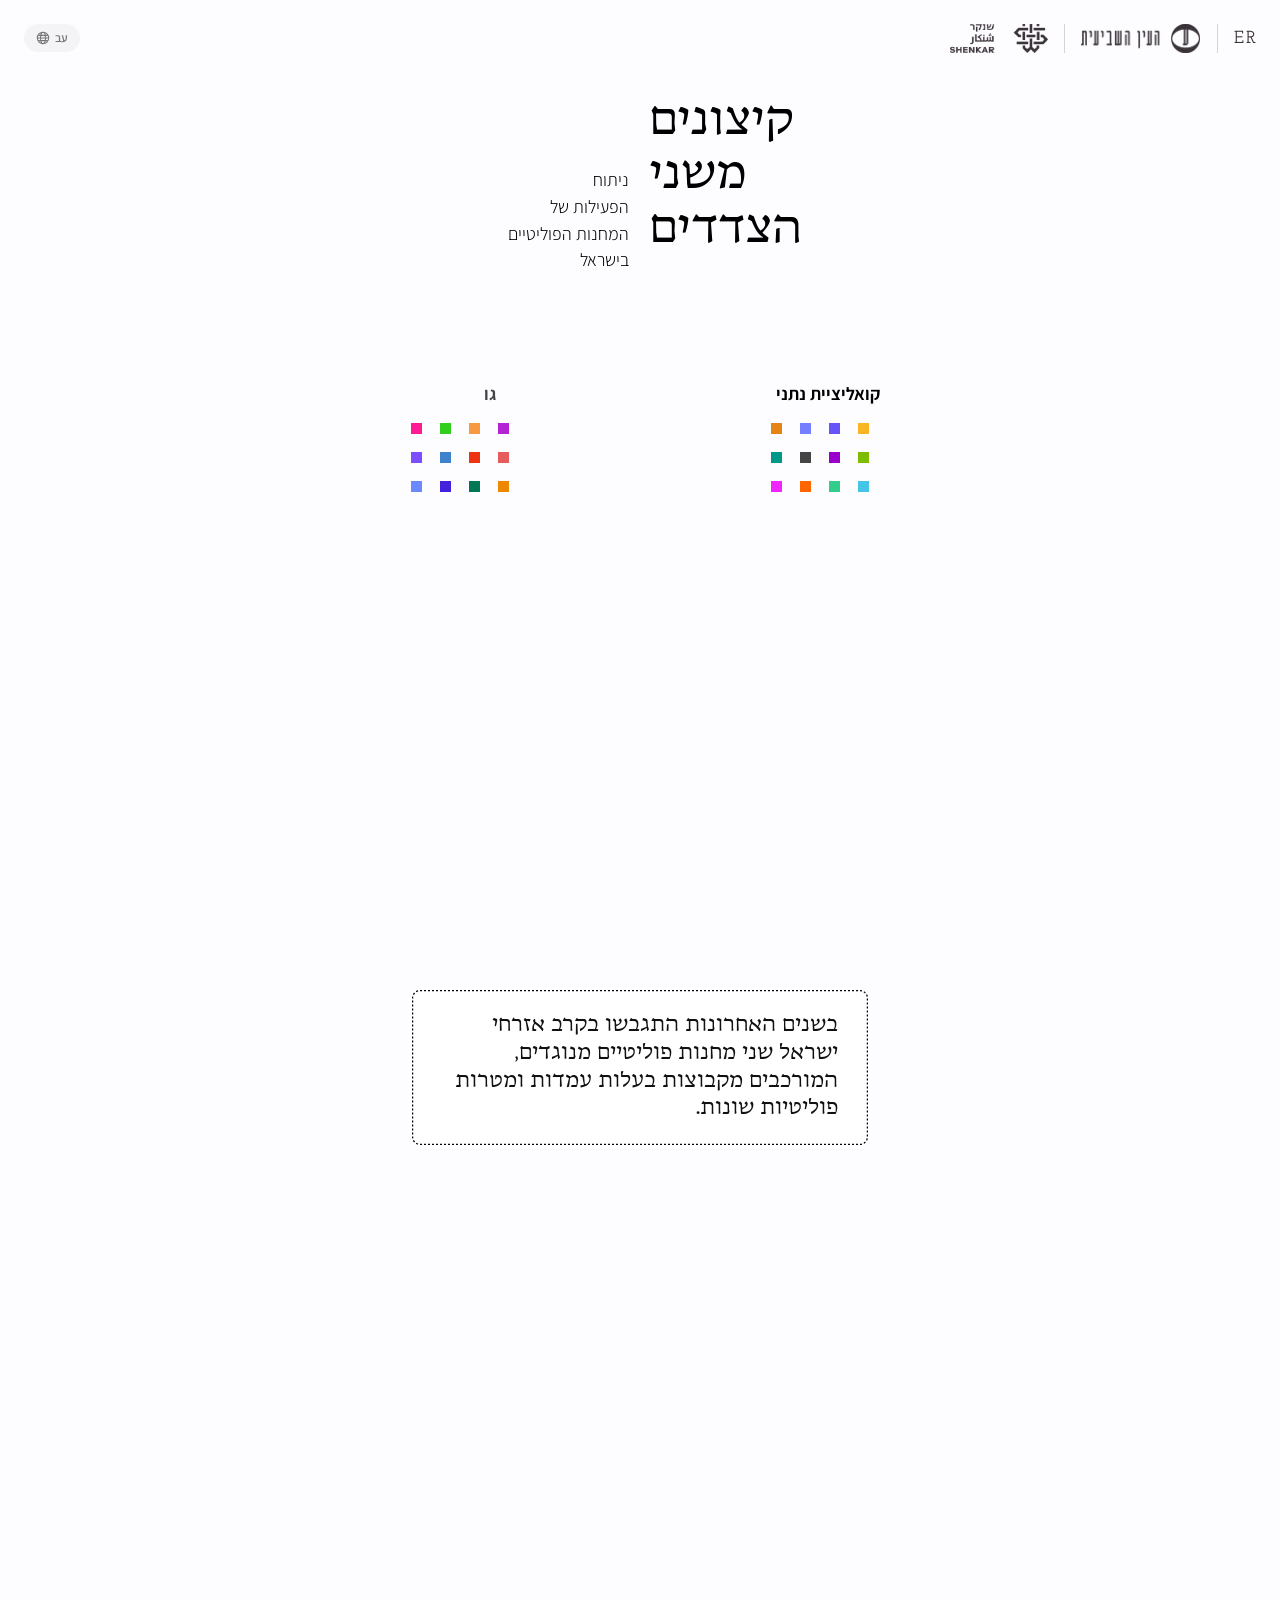
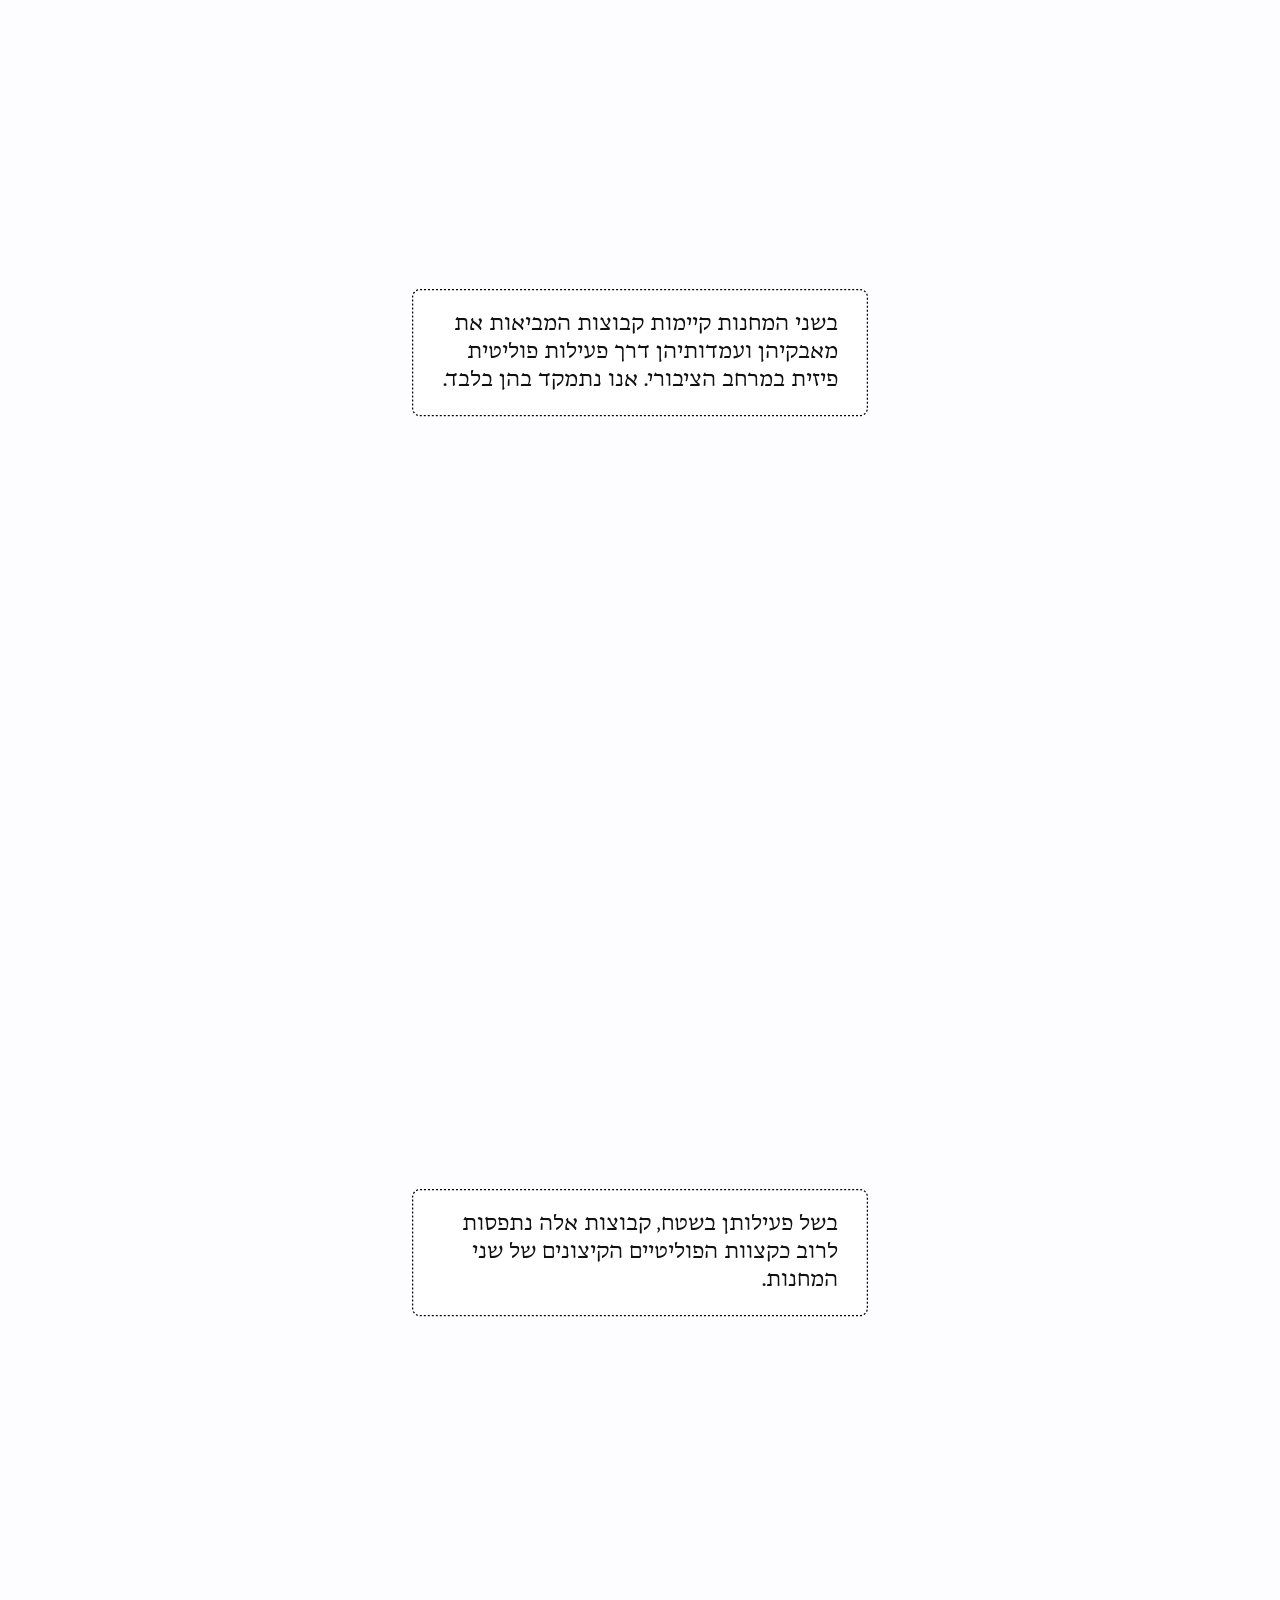
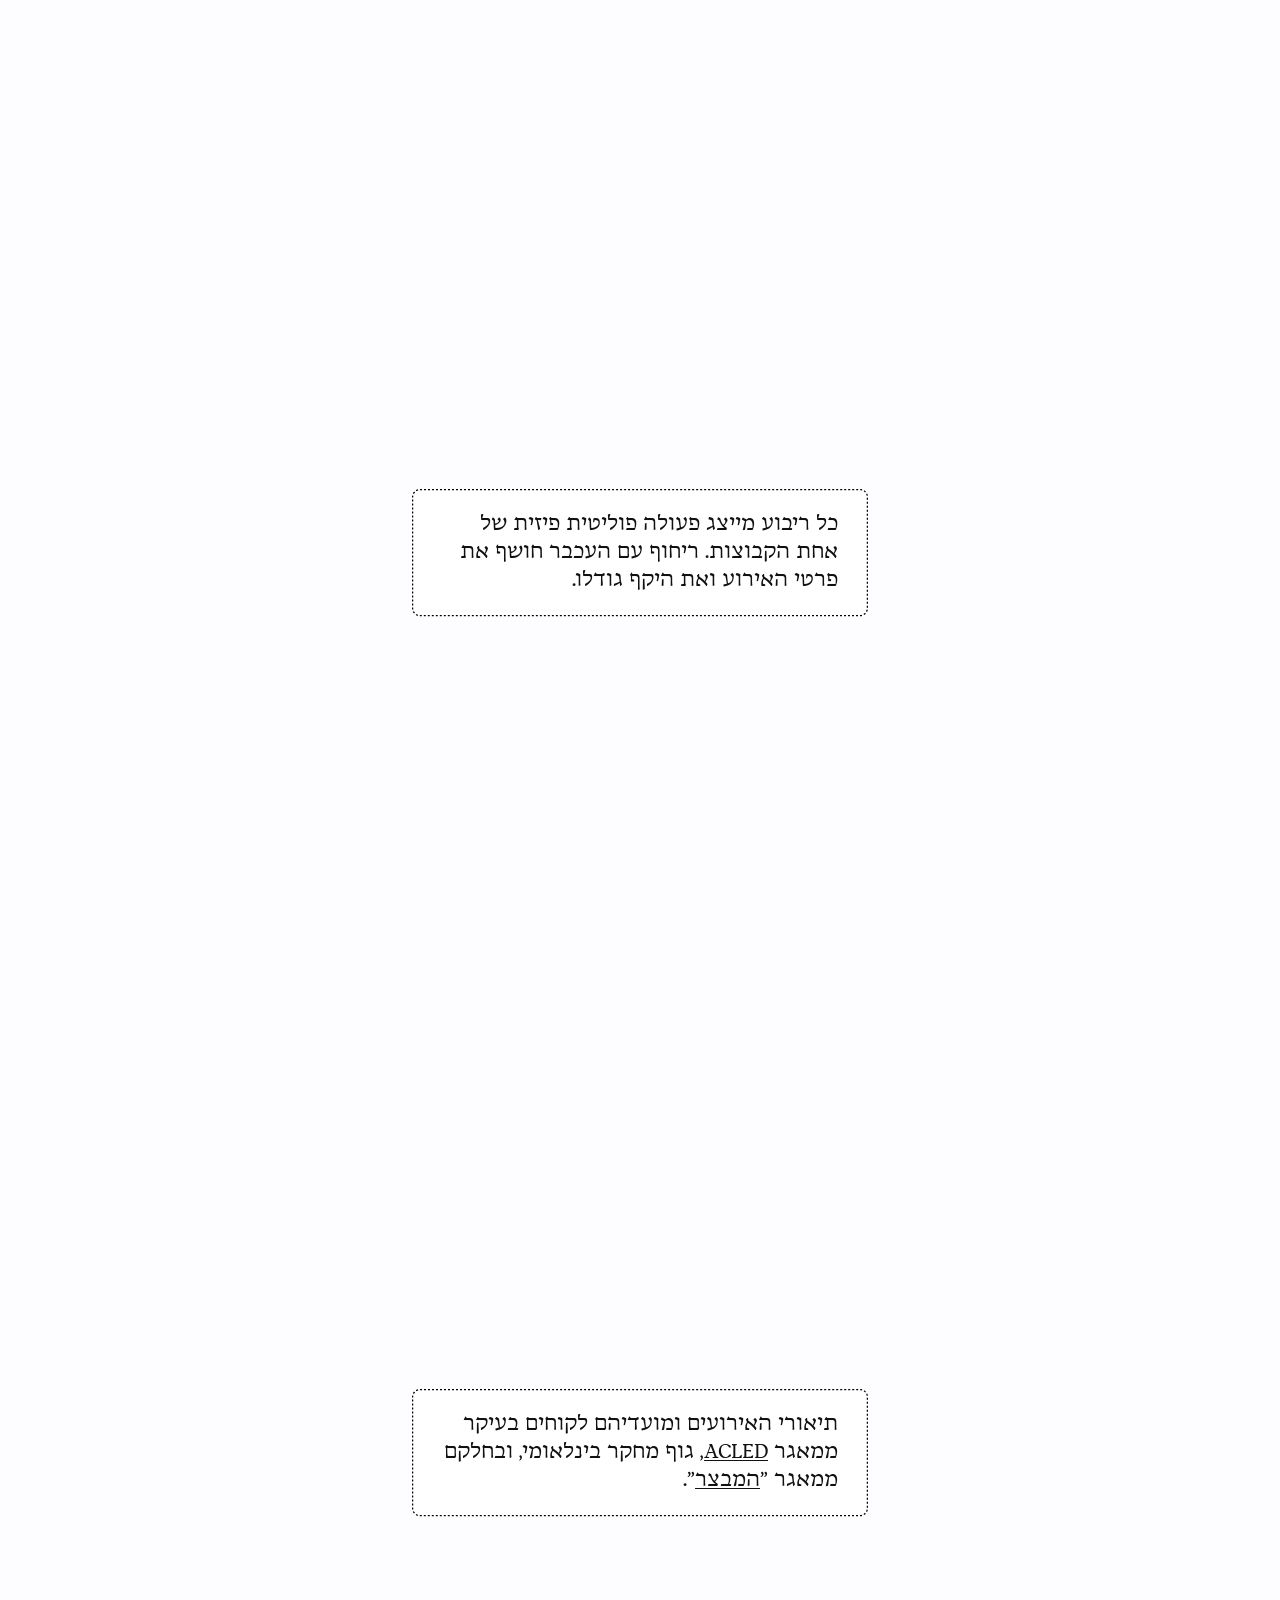
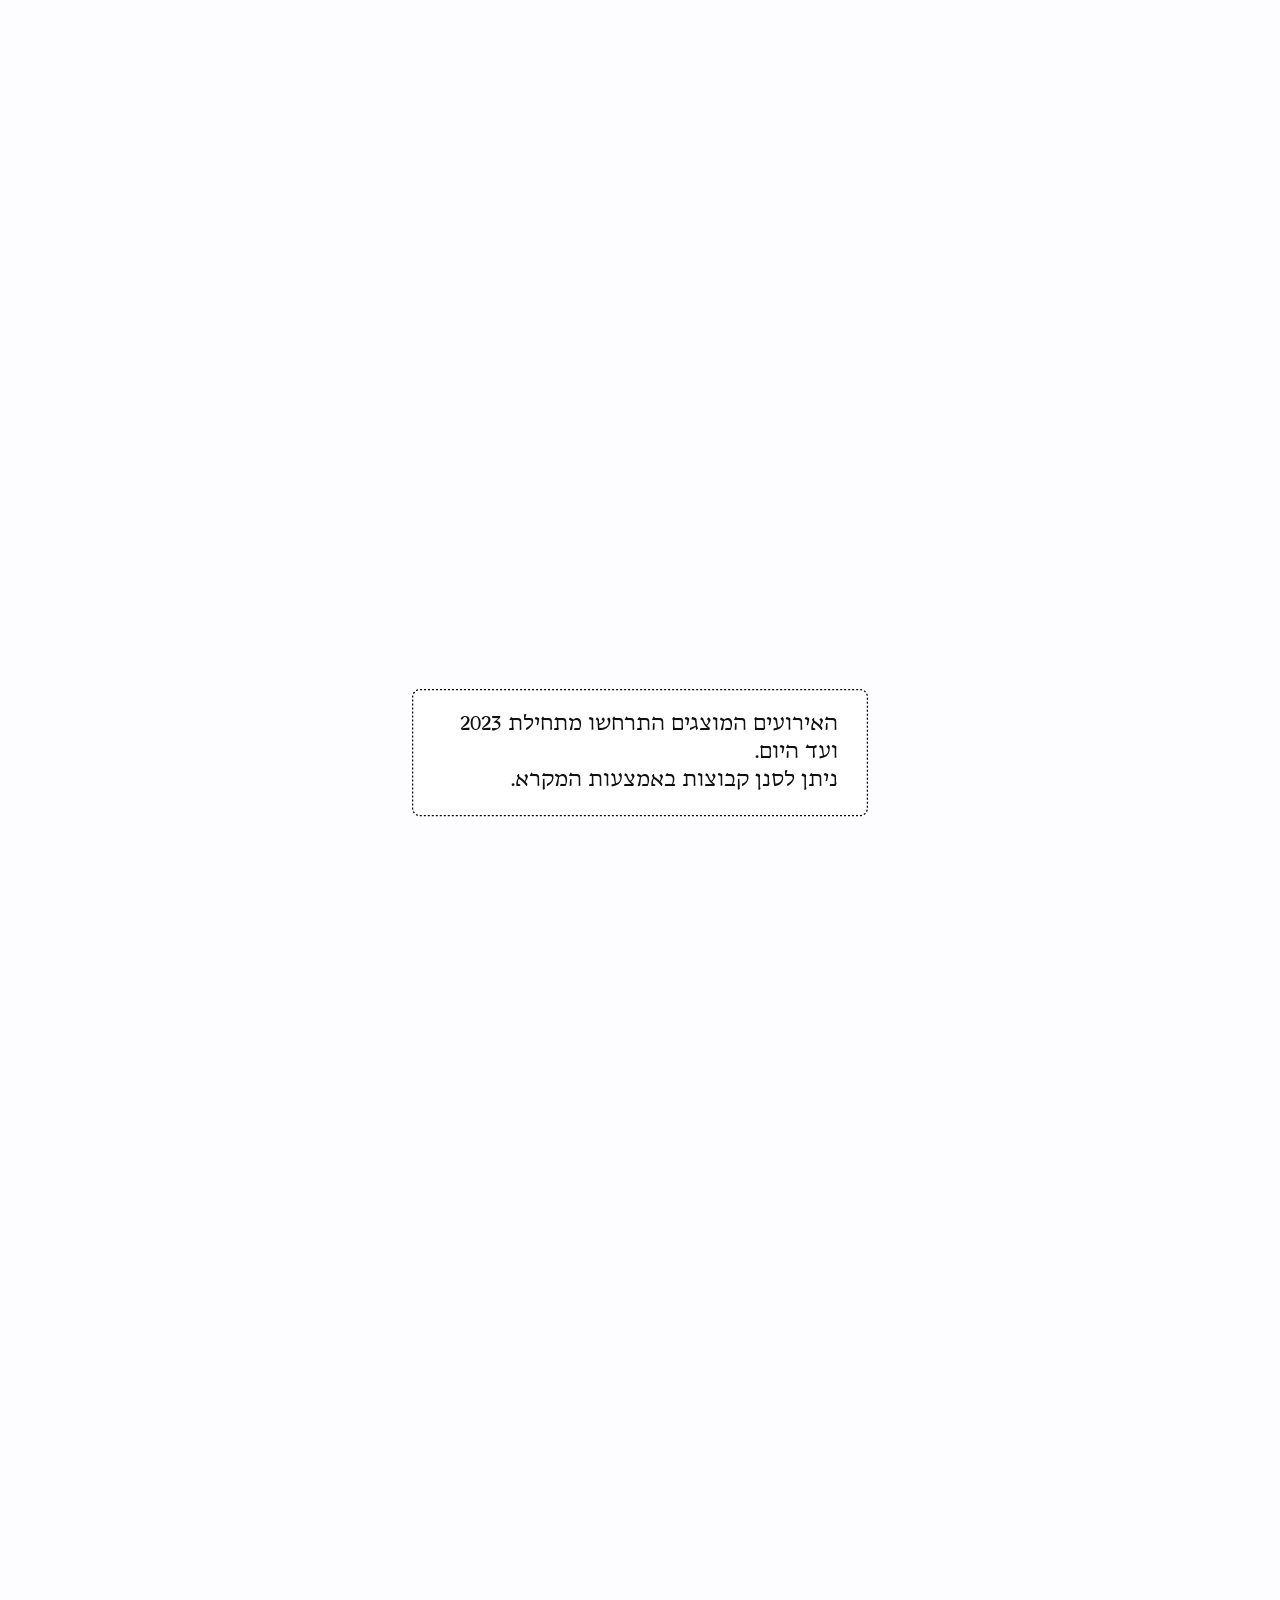
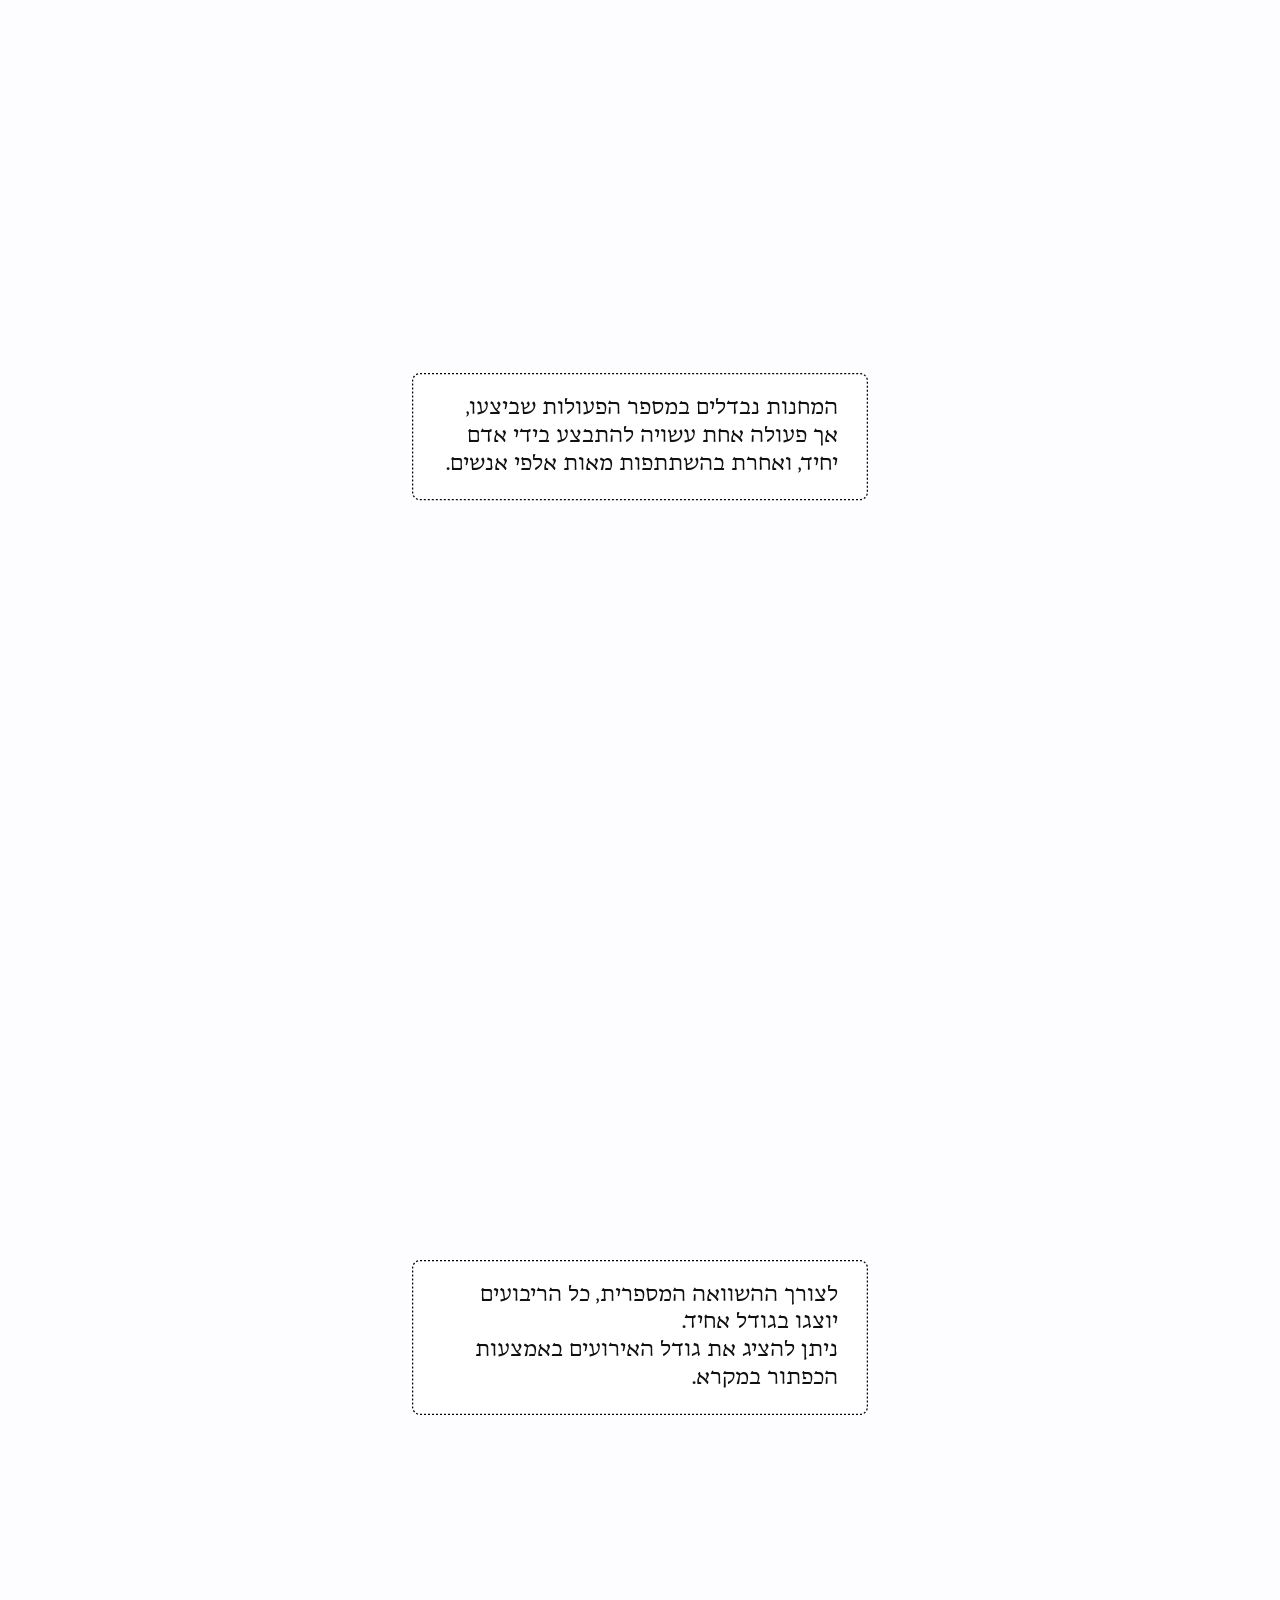
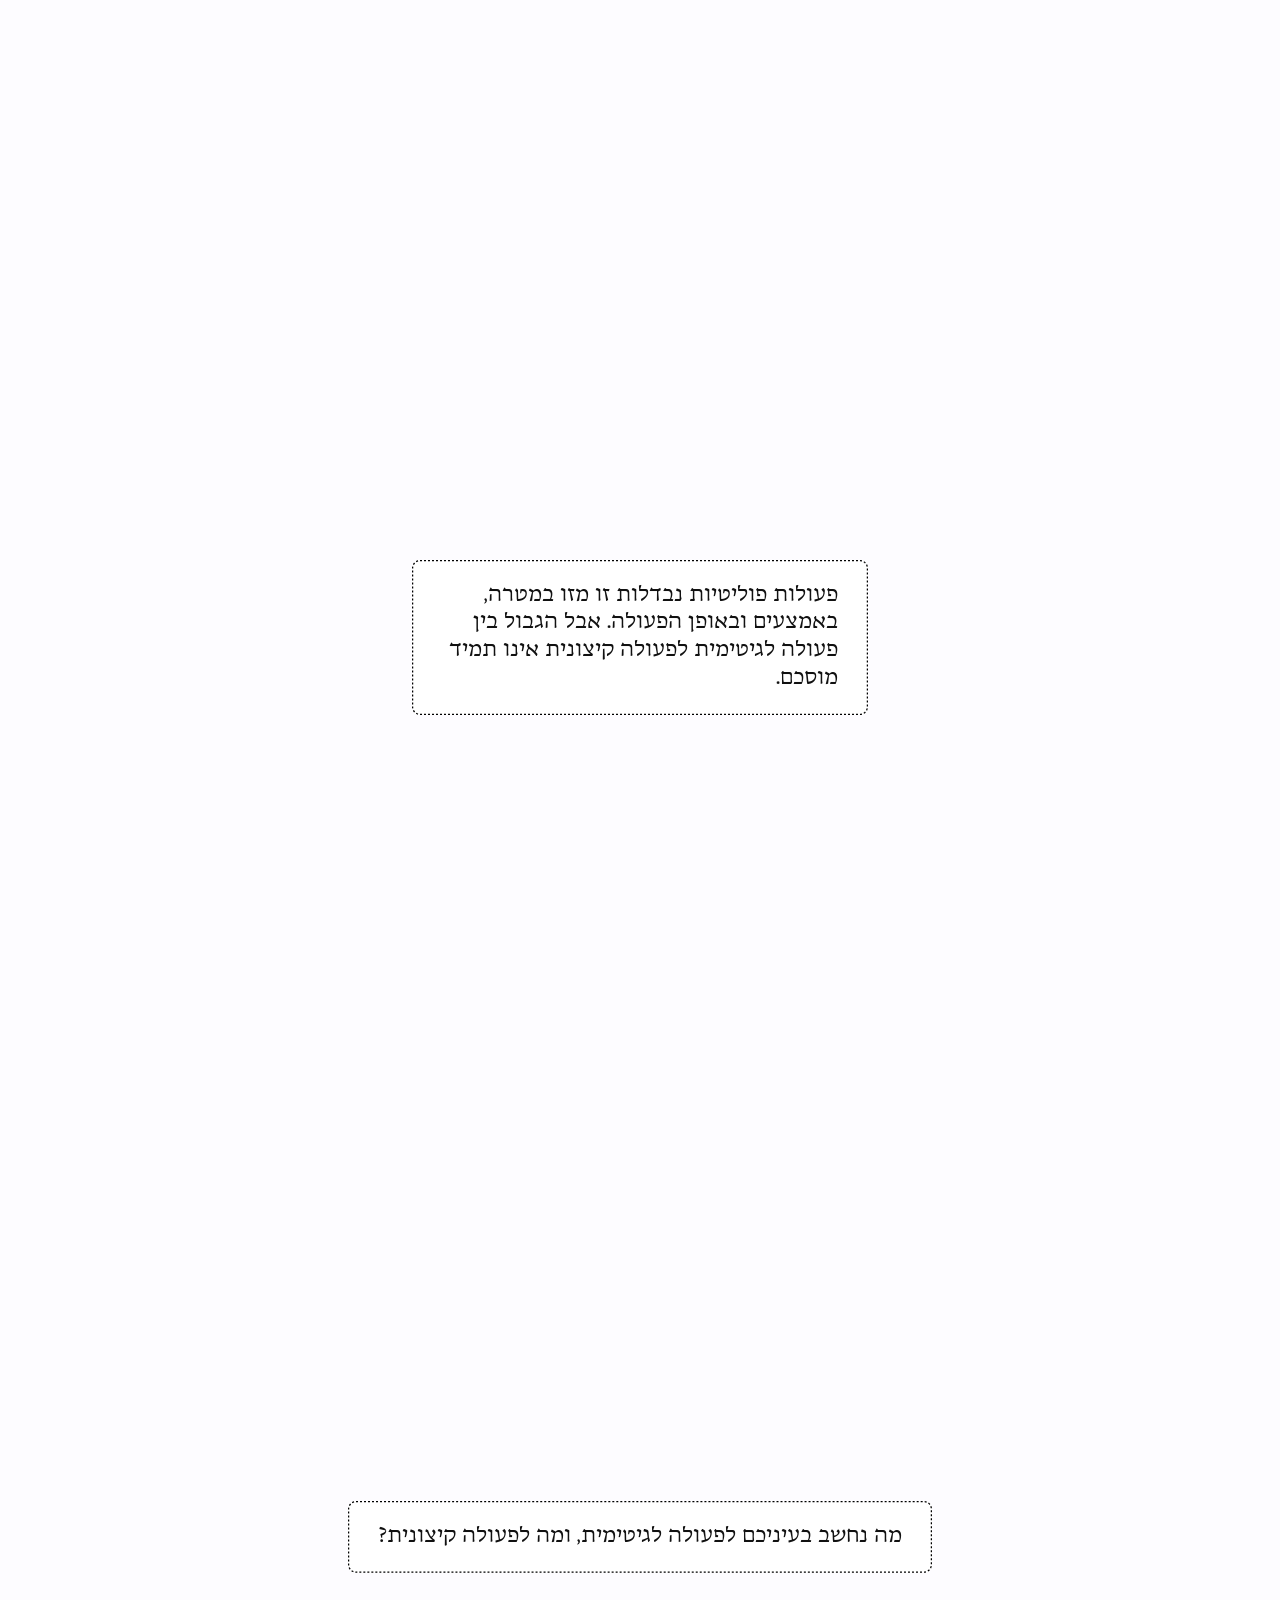
==== commit 7852d342: "Report-a-mistake line: ask for the event's date and description, its group and the correction needed" ====
--- a/index.html
+++ b/index.html
@@ -326,7 +326,7 @@
                 <p>כל אירוע שויך לקבוצה שביצעה את הפעולה המרכזית בו, לא לנפגעים ולא לכוחות הביטחון שהגיבו. כשהקבוצה ביצעה כמה פעולות, האירוע סווג לפי הפעולה החמורה ביותר, במדרג של עשרה סוגי פעולה שנבנה במסגרת הפרויקט בהסתמך על מדדי חומרה קיימים. השיוך, הסיווג והתרגום נעשו בעזרת מודלי שפה של OpenAI, לפי הנחיות שנכתבו לפרויקט ושוכללו בסבבים רבים של בדיקה ותיקון ידני.</p>
                 <p>החלוקה לקבוצות פוליטיות נועדה לאפשר השוואה בין דפוסי פעולה של מחנות שונים, אך היא אינה מניחה שכל חברי הקבוצה פועלים באותו אופן או מחזיקים באותן עמדות. חשוב לציין גם שהמאגר משקף את מה שדווח, לא את כל מה שהתרחש, וסיווג של אירועים פוליטיים אינו תמיד חד־משמעי.</p>
                 <p><a class="card-link" href="methodology.html" target="_blank" rel="noopener">שיטת העבודה המלאה</a>: המקורות, כללי הבחירה, הסיווג, התרגום, איתור הכפילויות והנחיות המודלים במלואן.</p>
-                <p>מצאתם טעות? כתבו לנו ל־<a class="card-link" href="mailto:extremists.on.both.sides@gmail.com">extremists.on.both.sides@gmail.com</a> וציינו את תאריך האירוע, הקבוצה ומה כתוב בו.</p>
+                <p>מצאתם טעות? כתבו לנו ל־<a class="card-link" href="mailto:extremists.on.both.sides@gmail.com">extremists.on.both.sides@gmail.com</a> וציינו את תאריך ותיאור האירוע, הקבוצה שאליה שויך והתיקון הנדרש.</p>
               </div>
               <p class="page12-credits">מחקר, עיצוב ופיתוח: איל רז (<a href="https://eyalraz.com/" target="_blank" rel="noopener">eyalraz.com</a>)<br>ליווי, הנחייה והכוונה: מושון זר־אביב<br>ייעוץ עיתונאי: אורן פרסיקו<br>תודה לרקפת כנען, בית הספר לתקשורת חזותית שנקר, <a href="https://www.shenkar.ac.il/" target="_blank" rel="noopener">שנקר - הנדסה. עיצוב. אמנות.</a><br>תודה לצוות <a href="https://www.zman.co.il/fortress/" target="_blank" rel="noopener">המבצר</a> · ענת סרגוסטי, מיקי רוזנטל, אמיר שפרלינג, רונית אנטלר ואחרים<br>מסד נתונים: <a href="https://acleddata.com/" target="_blank" rel="noopener">ACLED</a>, <a href="https://www.zman.co.il/fortress/" target="_blank" rel="noopener">המבצר</a></p>
               </div>
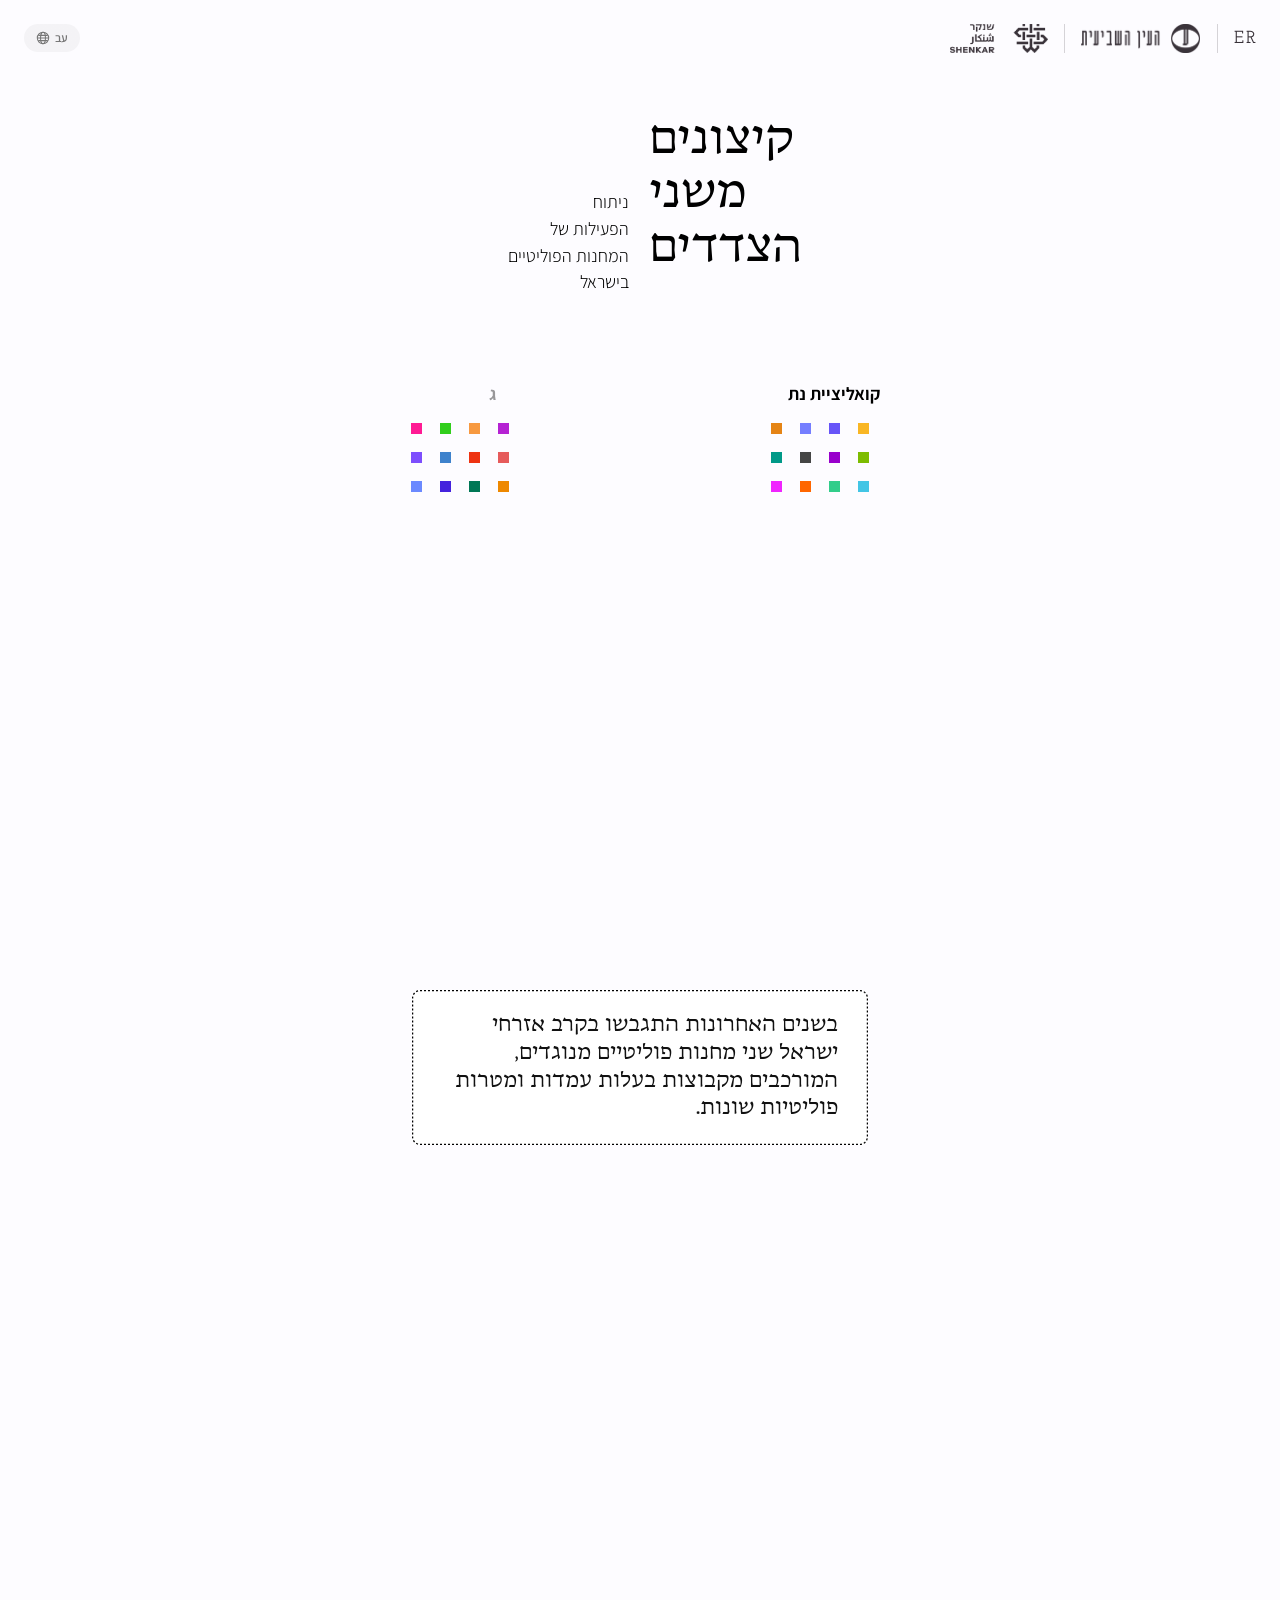
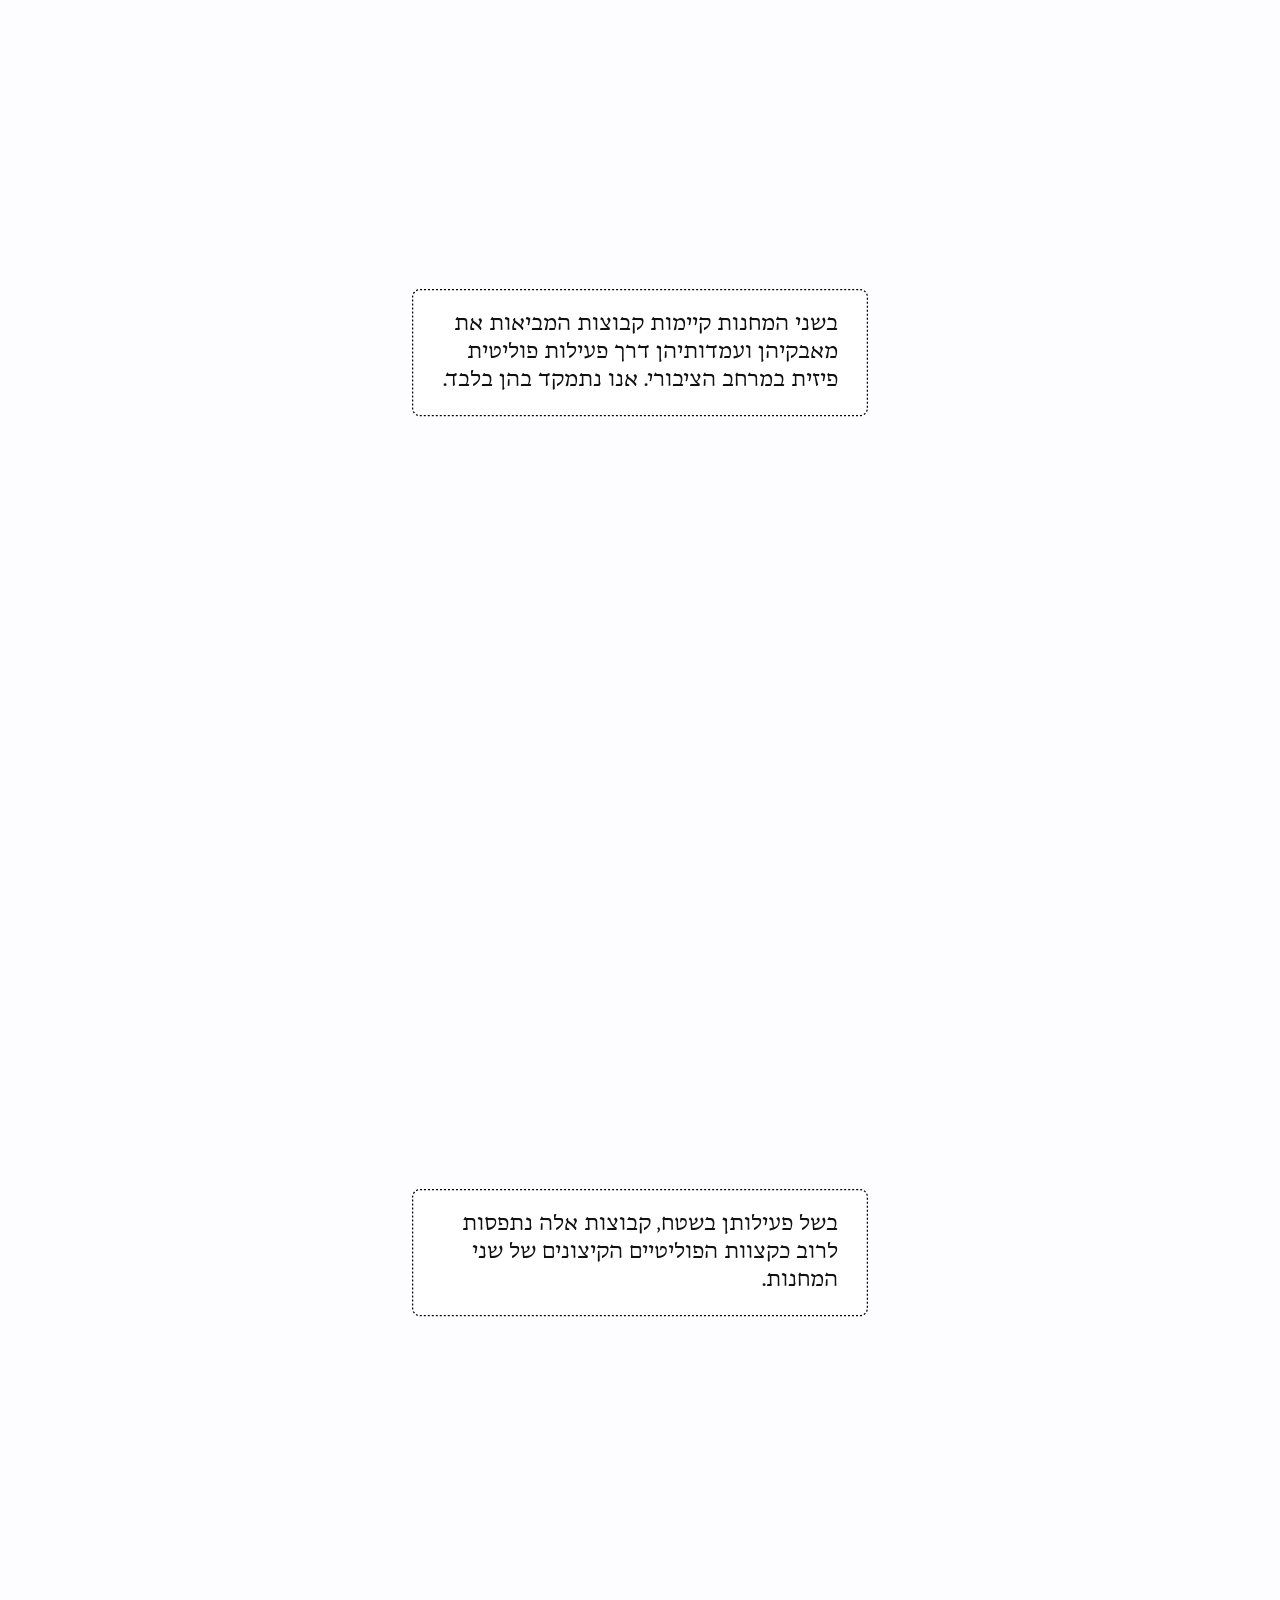
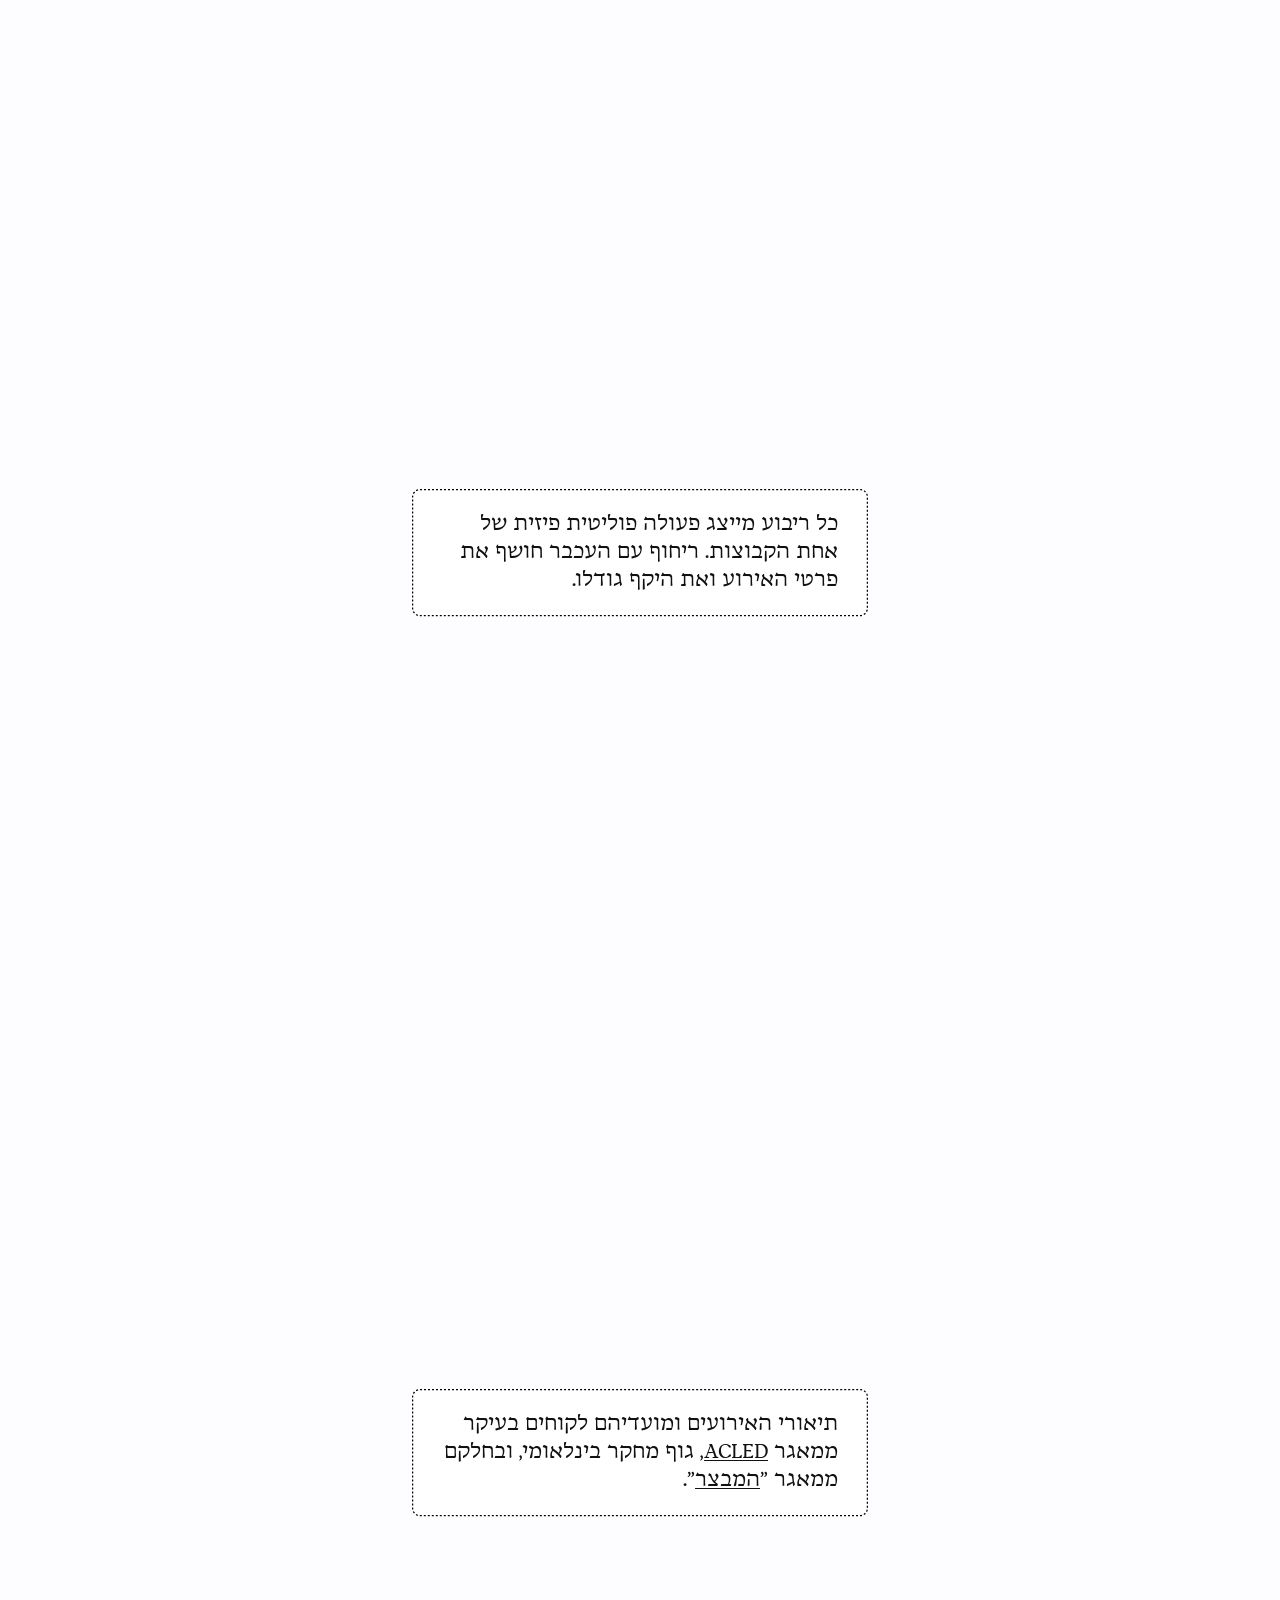
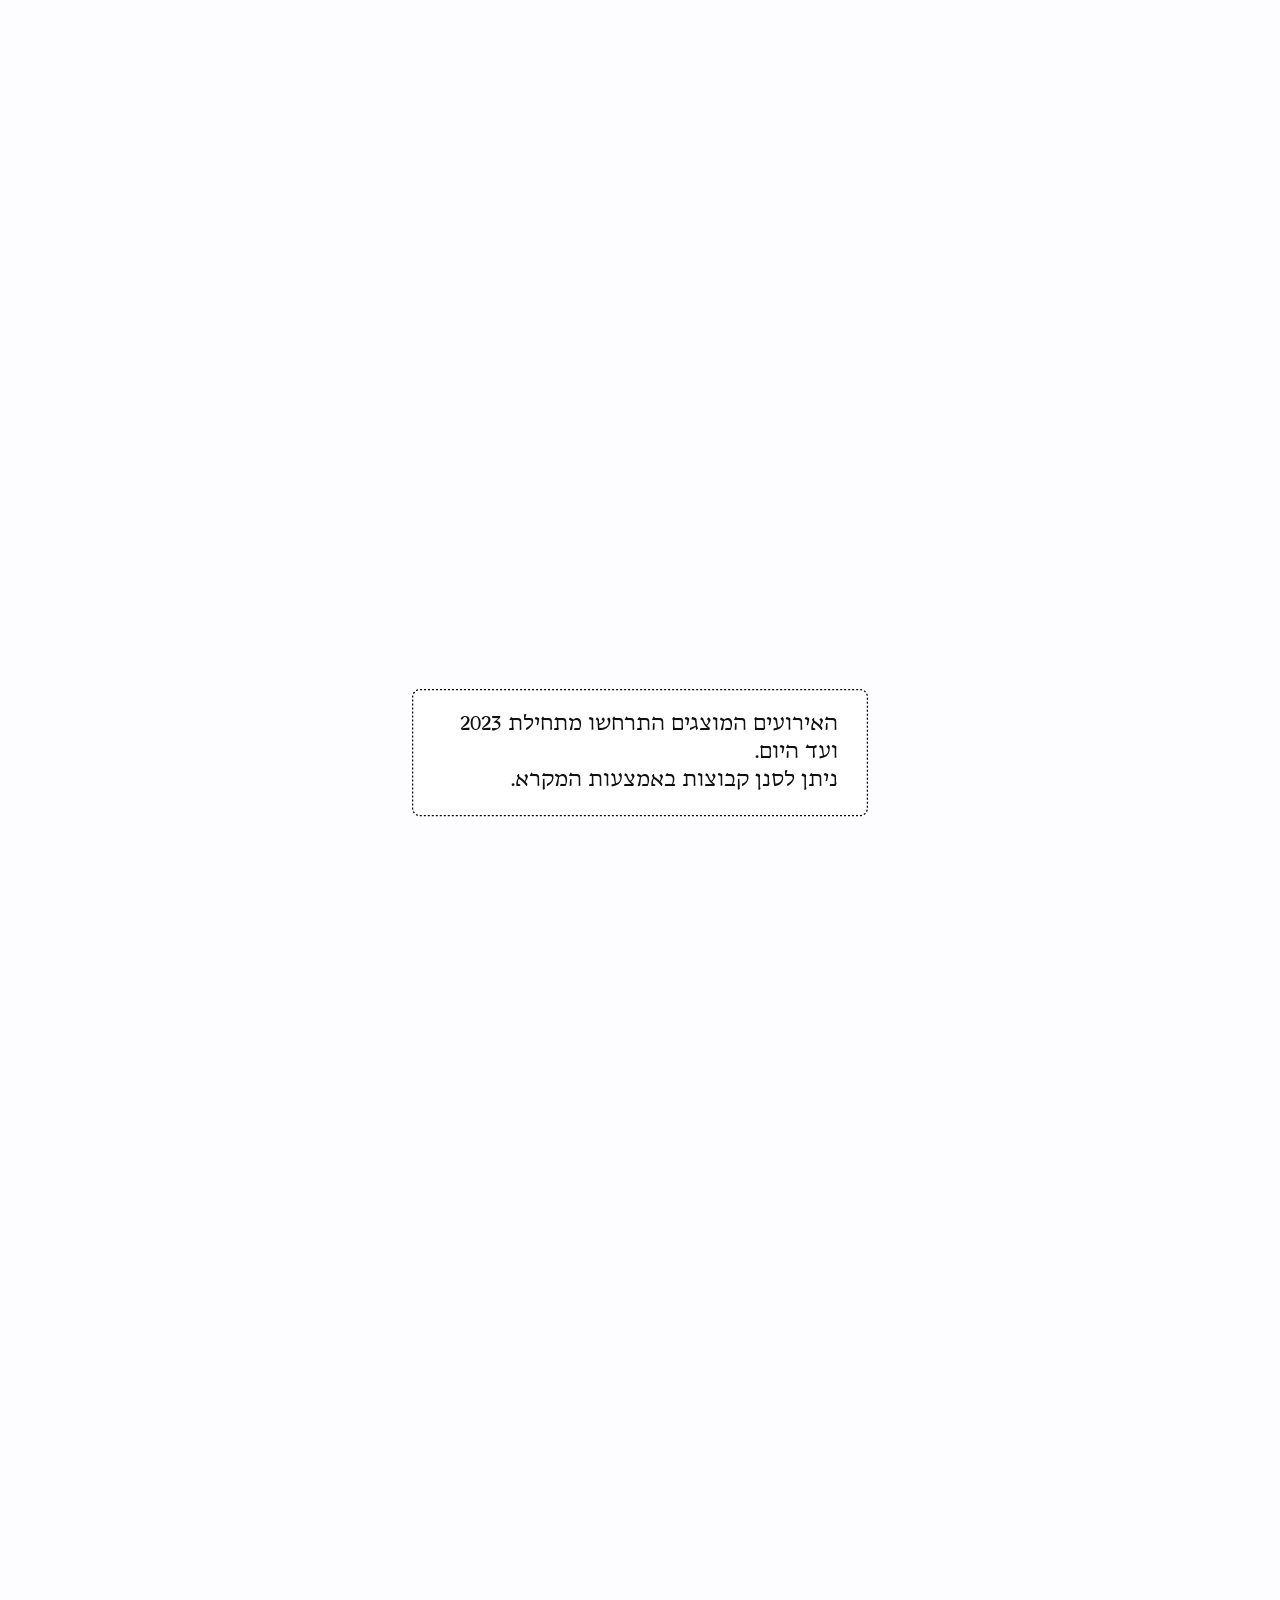
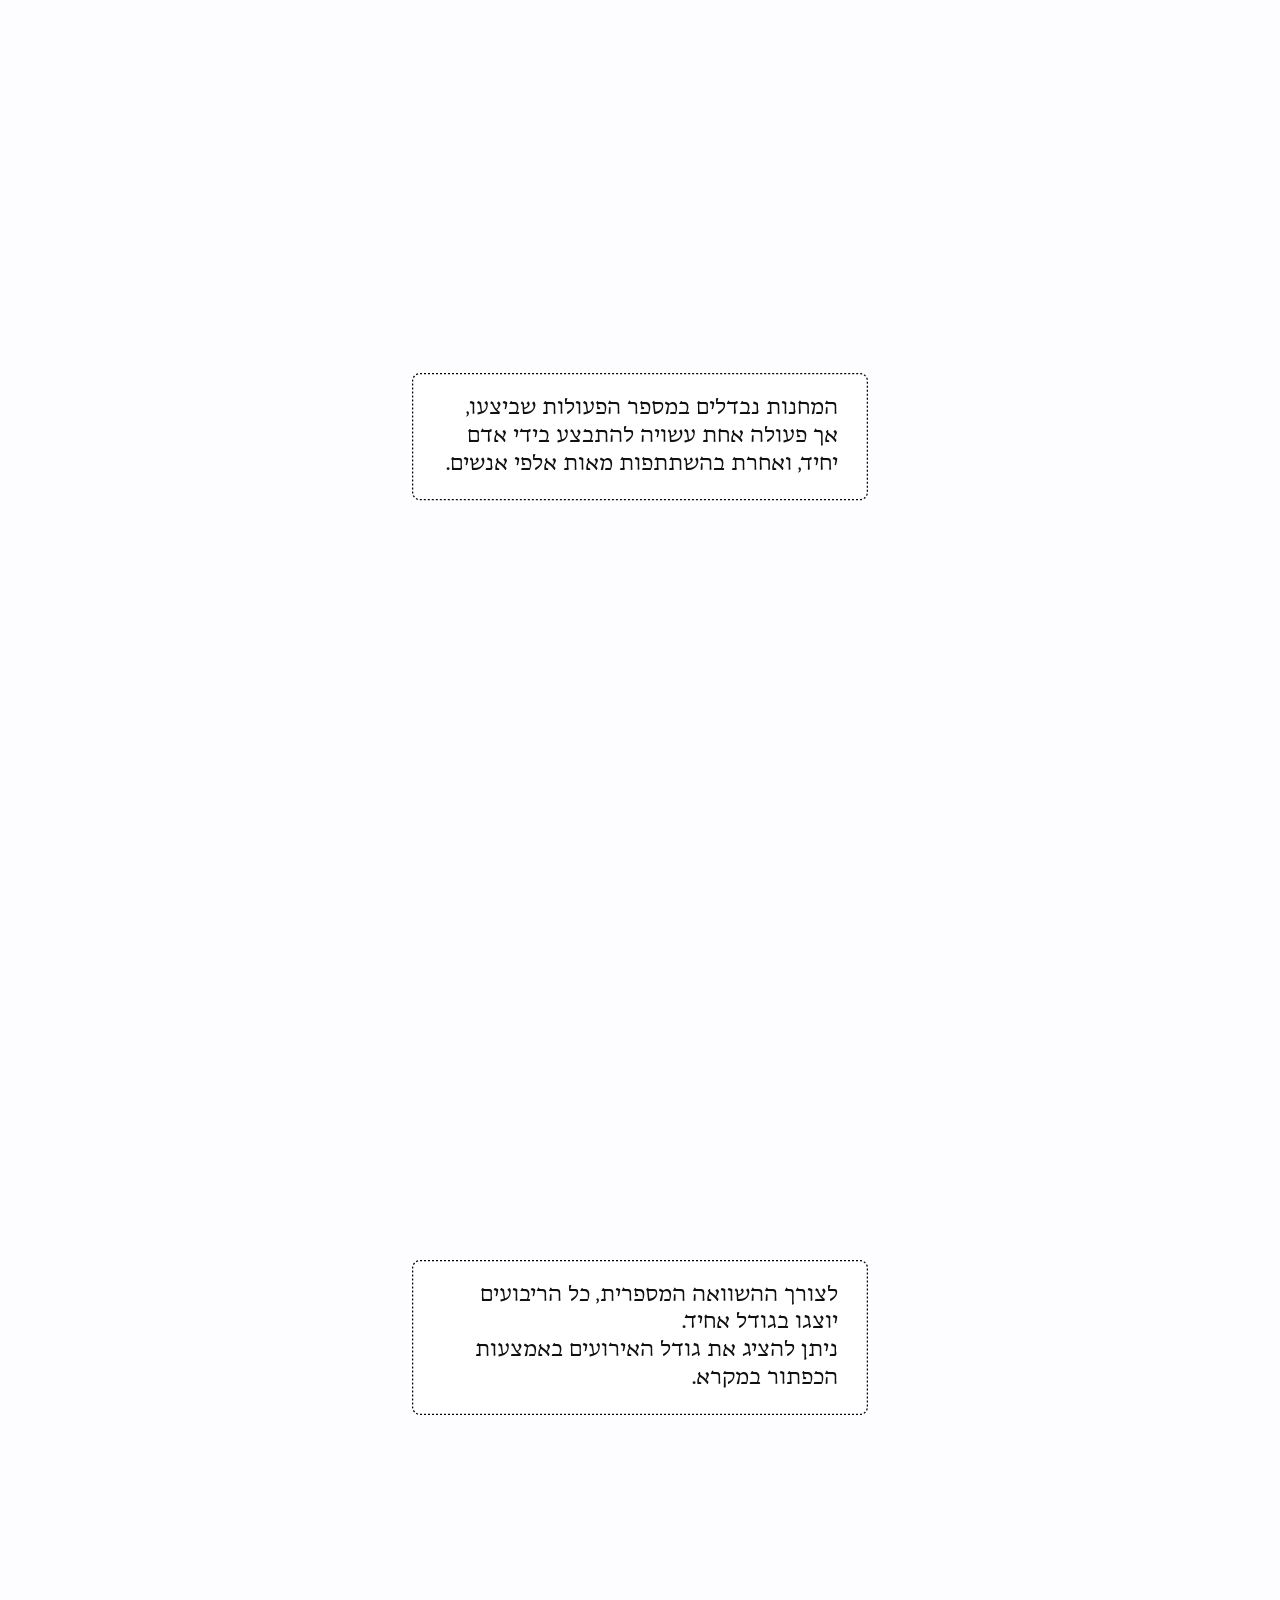
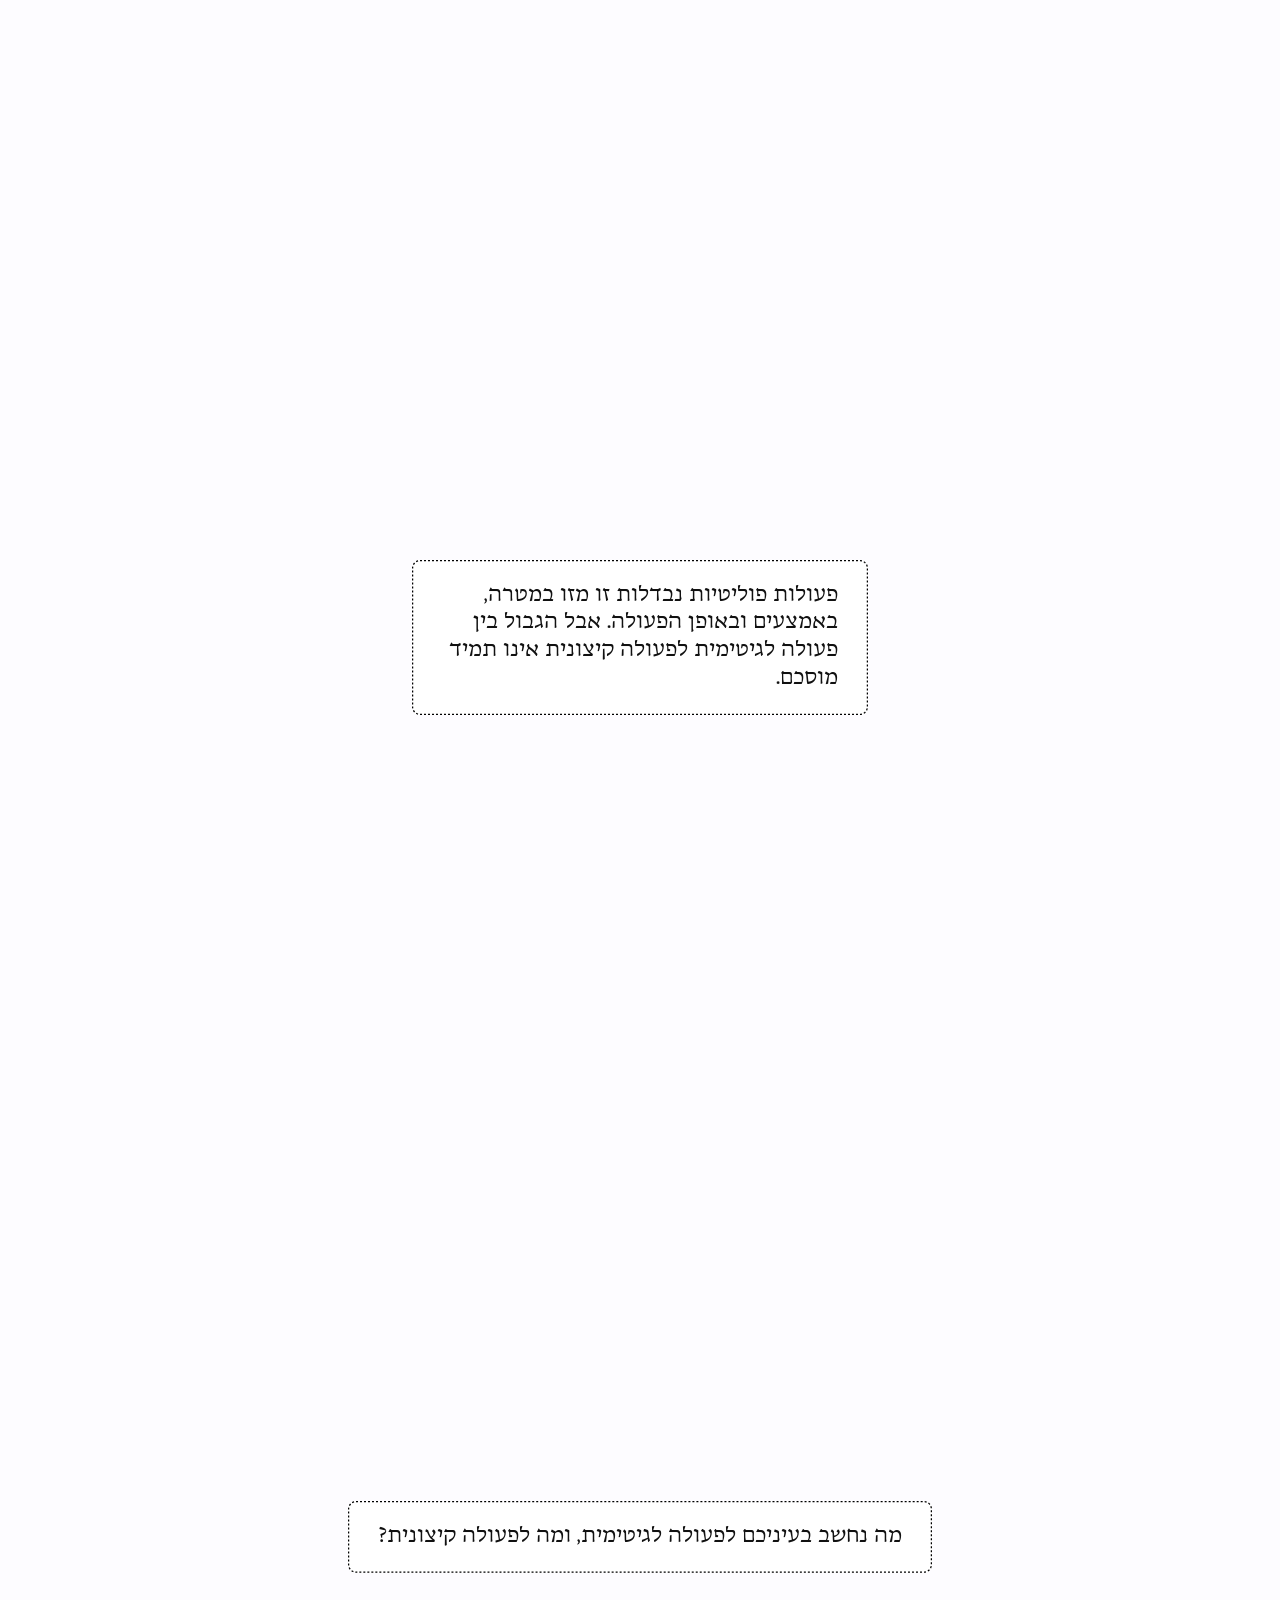
==== commit d765c396: "Report-a-mistake line: drop the description ask, comma after the address (all languages) Co-Authored" ====
--- a/index.html
+++ b/index.html
@@ -326,7 +326,7 @@
                 <p>כל אירוע שויך לקבוצה שביצעה את הפעולה המרכזית בו, לא לנפגעים ולא לכוחות הביטחון שהגיבו. כשהקבוצה ביצעה כמה פעולות, האירוע סווג לפי הפעולה החמורה ביותר, במדרג של עשרה סוגי פעולה שנבנה במסגרת הפרויקט בהסתמך על מדדי חומרה קיימים. השיוך, הסיווג והתרגום נעשו בעזרת מודלי שפה של OpenAI, לפי הנחיות שנכתבו לפרויקט ושוכללו בסבבים רבים של בדיקה ותיקון ידני.</p>
                 <p>החלוקה לקבוצות פוליטיות נועדה לאפשר השוואה בין דפוסי פעולה של מחנות שונים, אך היא אינה מניחה שכל חברי הקבוצה פועלים באותו אופן או מחזיקים באותן עמדות. חשוב לציין גם שהמאגר משקף את מה שדווח, לא את כל מה שהתרחש, וסיווג של אירועים פוליטיים אינו תמיד חד־משמעי.</p>
                 <p><a class="card-link" href="methodology.html" target="_blank" rel="noopener">שיטת העבודה המלאה</a>: המקורות, כללי הבחירה, הסיווג, התרגום, איתור הכפילויות והנחיות המודלים במלואן.</p>
-                <p>מצאתם טעות? כתבו לנו ל־<a class="card-link" href="mailto:extremists.on.both.sides@gmail.com">extremists.on.both.sides@gmail.com</a> וציינו את תאריך ותיאור האירוע, הקבוצה שאליה שויך והתיקון הנדרש.</p>
+                <p>מצאתם טעות? כתבו לנו ל־<a class="card-link" href="mailto:extremists.on.both.sides@gmail.com">extremists.on.both.sides@gmail.com</a>, ציינו את תאריך האירוע, הקבוצה שאליה שויך והתיקון הנדרש.</p>
               </div>
               <p class="page12-credits">מחקר, עיצוב ופיתוח: איל רז (<a href="https://eyalraz.com/" target="_blank" rel="noopener">eyalraz.com</a>)<br>ליווי, הנחייה והכוונה: מושון זר־אביב<br>ייעוץ עיתונאי: אורן פרסיקו<br>תודה לרקפת כנען, בית הספר לתקשורת חזותית שנקר, <a href="https://www.shenkar.ac.il/" target="_blank" rel="noopener">שנקר - הנדסה. עיצוב. אמנות.</a><br>תודה לצוות <a href="https://www.zman.co.il/fortress/" target="_blank" rel="noopener">המבצר</a> · ענת סרגוסטי, מיקי רוזנטל, אמיר שפרלינג, רונית אנטלר ואחרים<br>מסד נתונים: <a href="https://acleddata.com/" target="_blank" rel="noopener">ACLED</a>, <a href="https://www.zman.co.il/fortress/" target="_blank" rel="noopener">המבצר</a></p>
               </div>
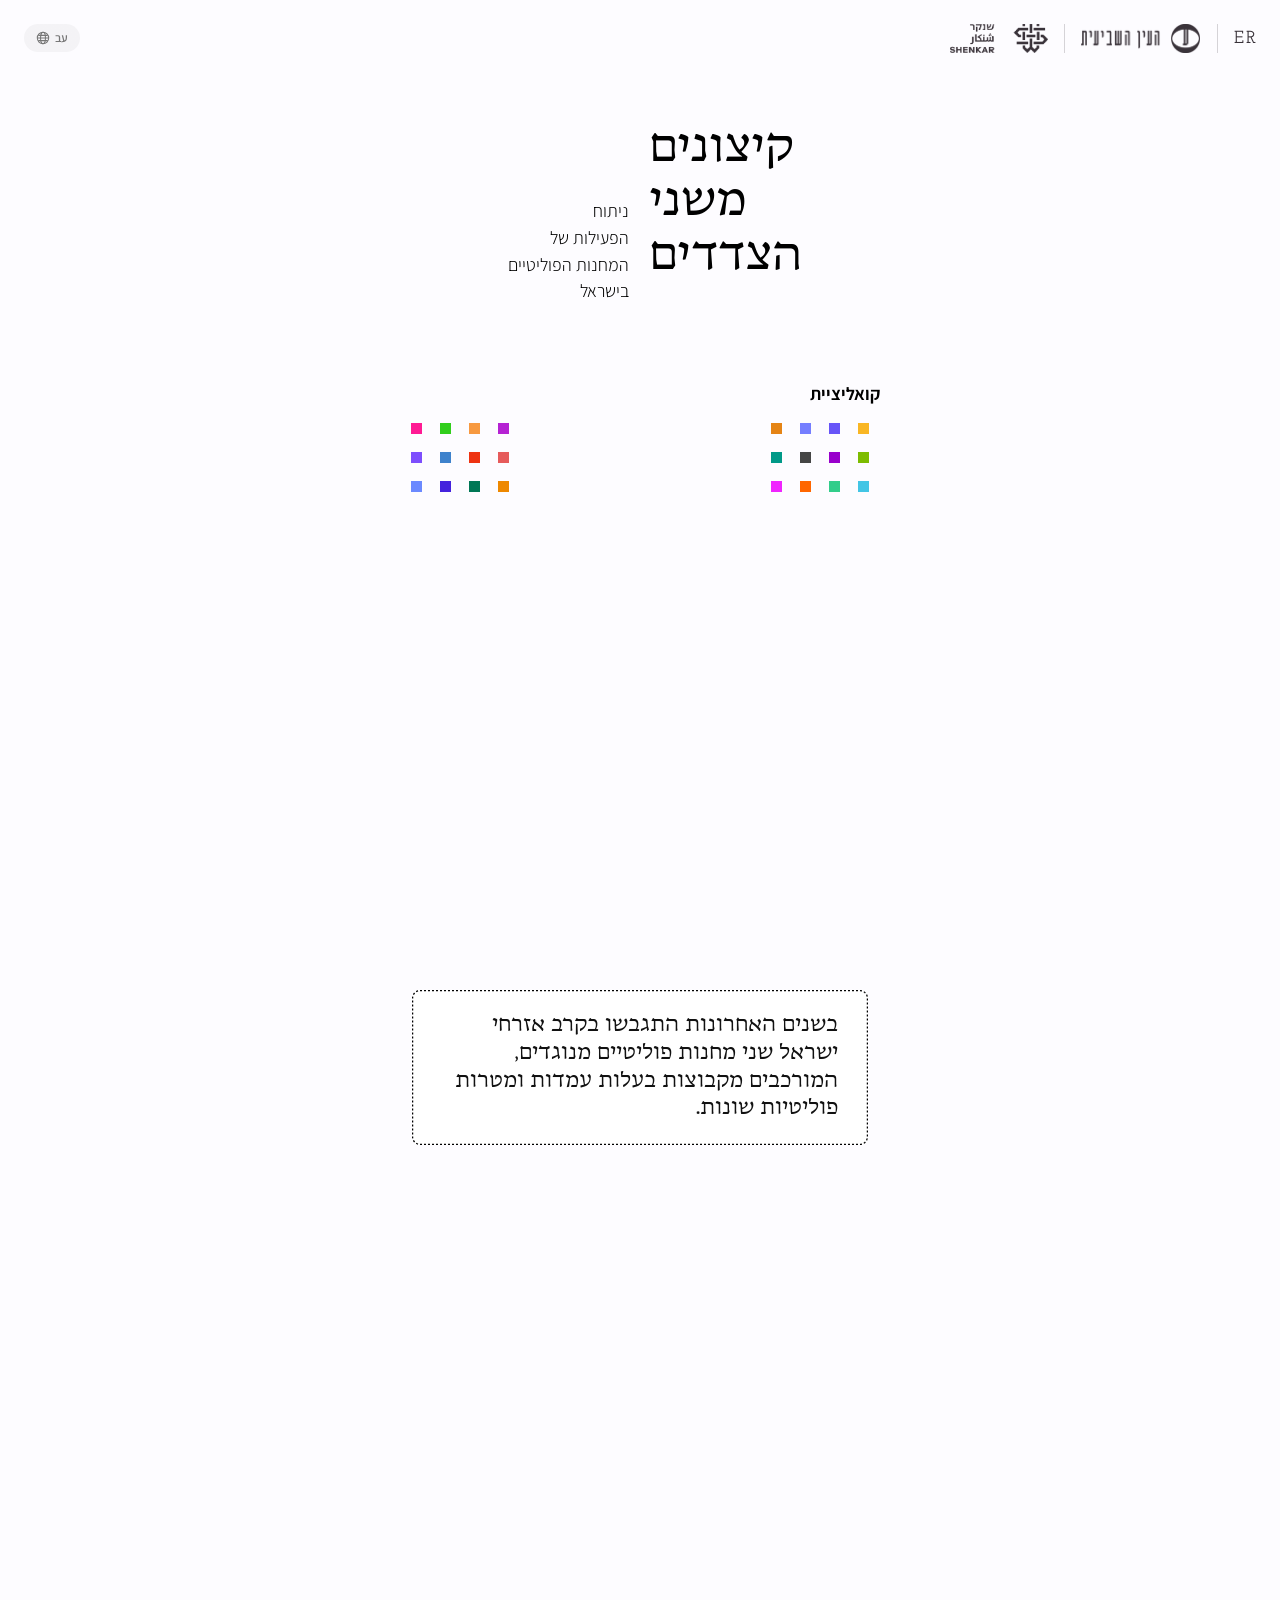
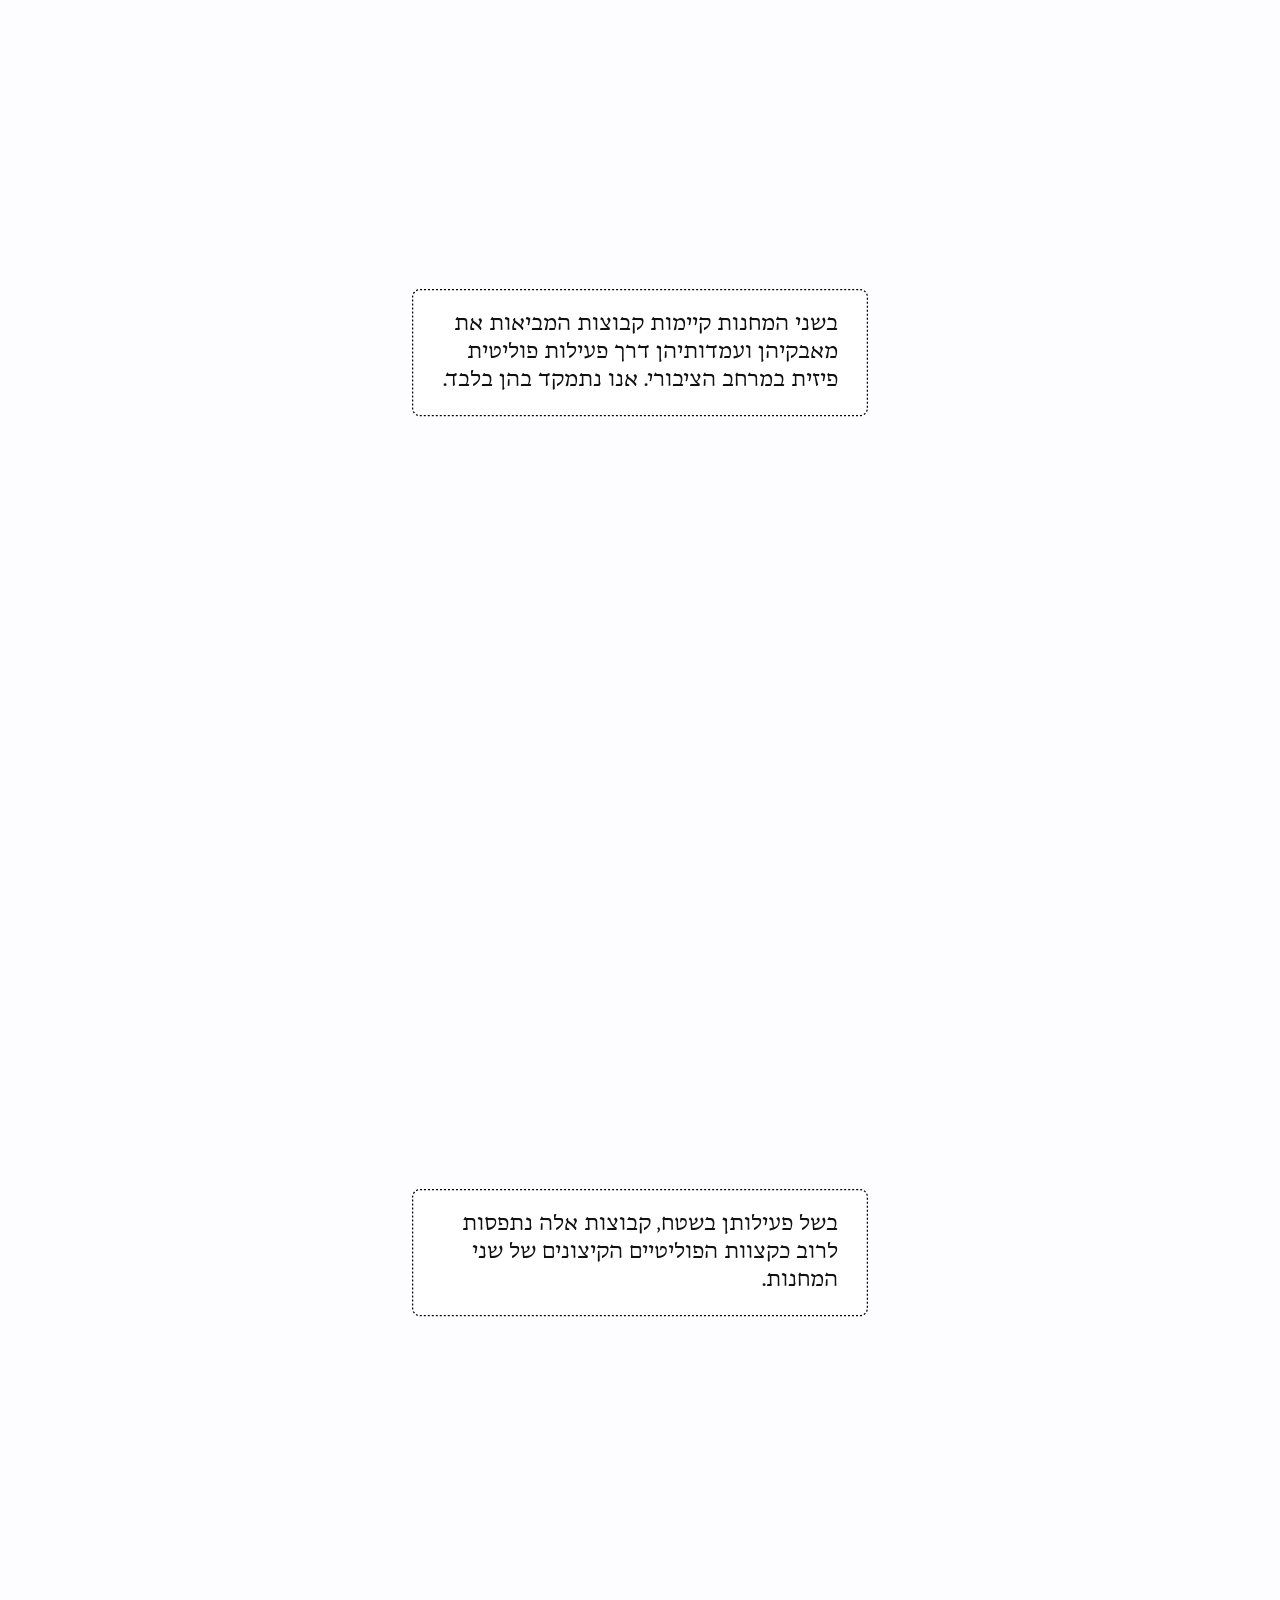
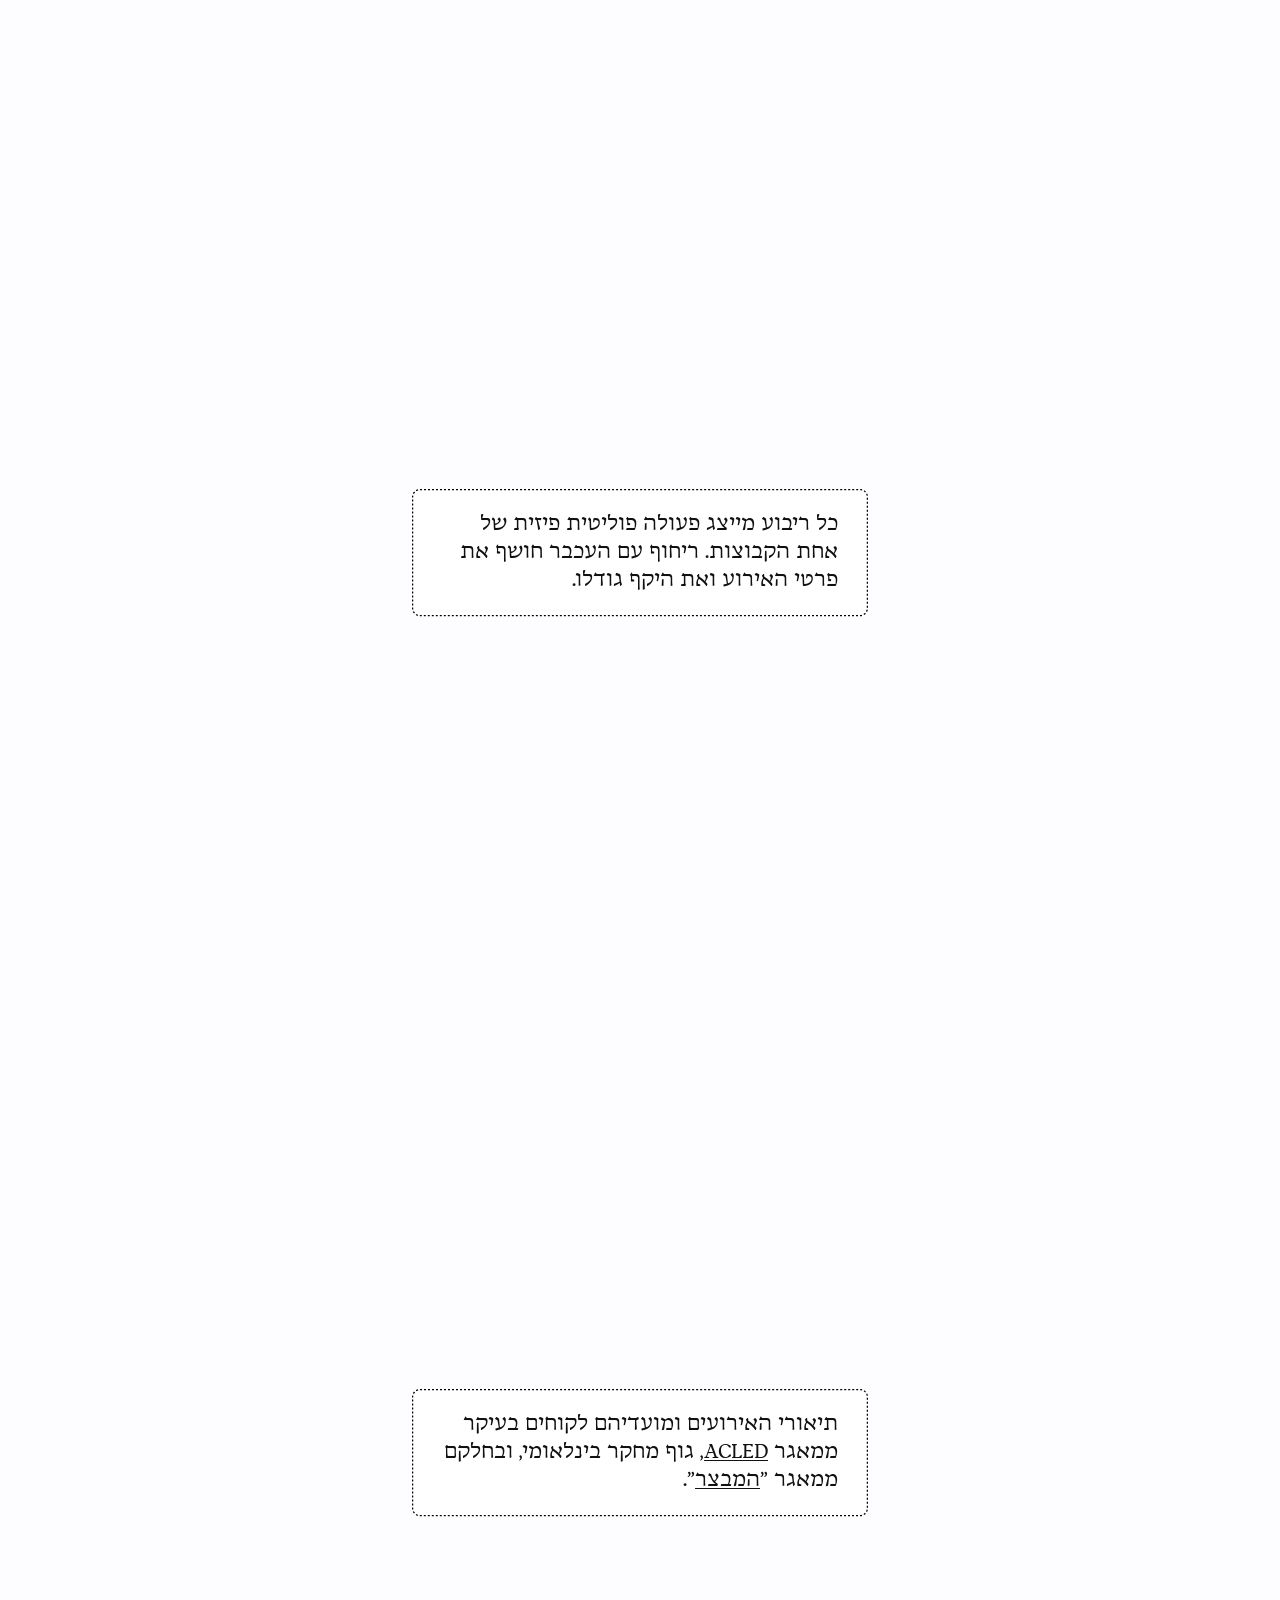
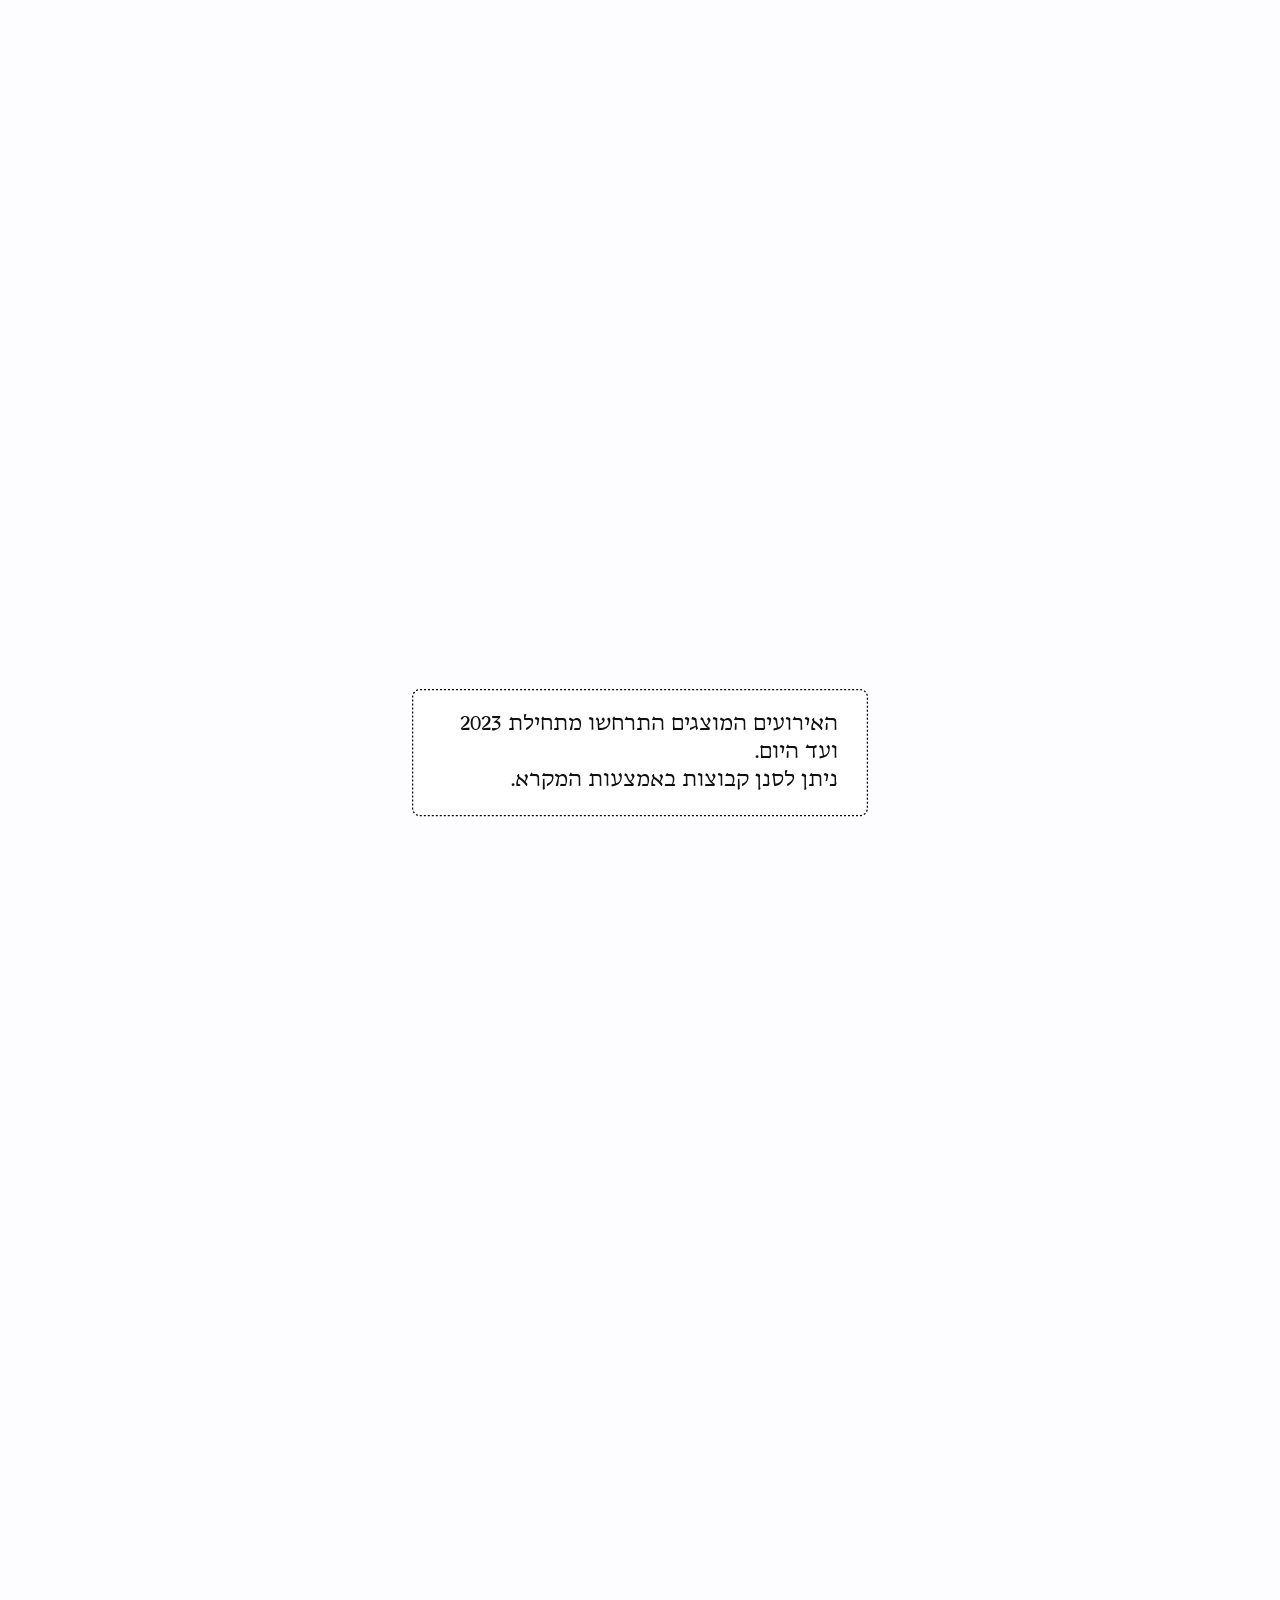
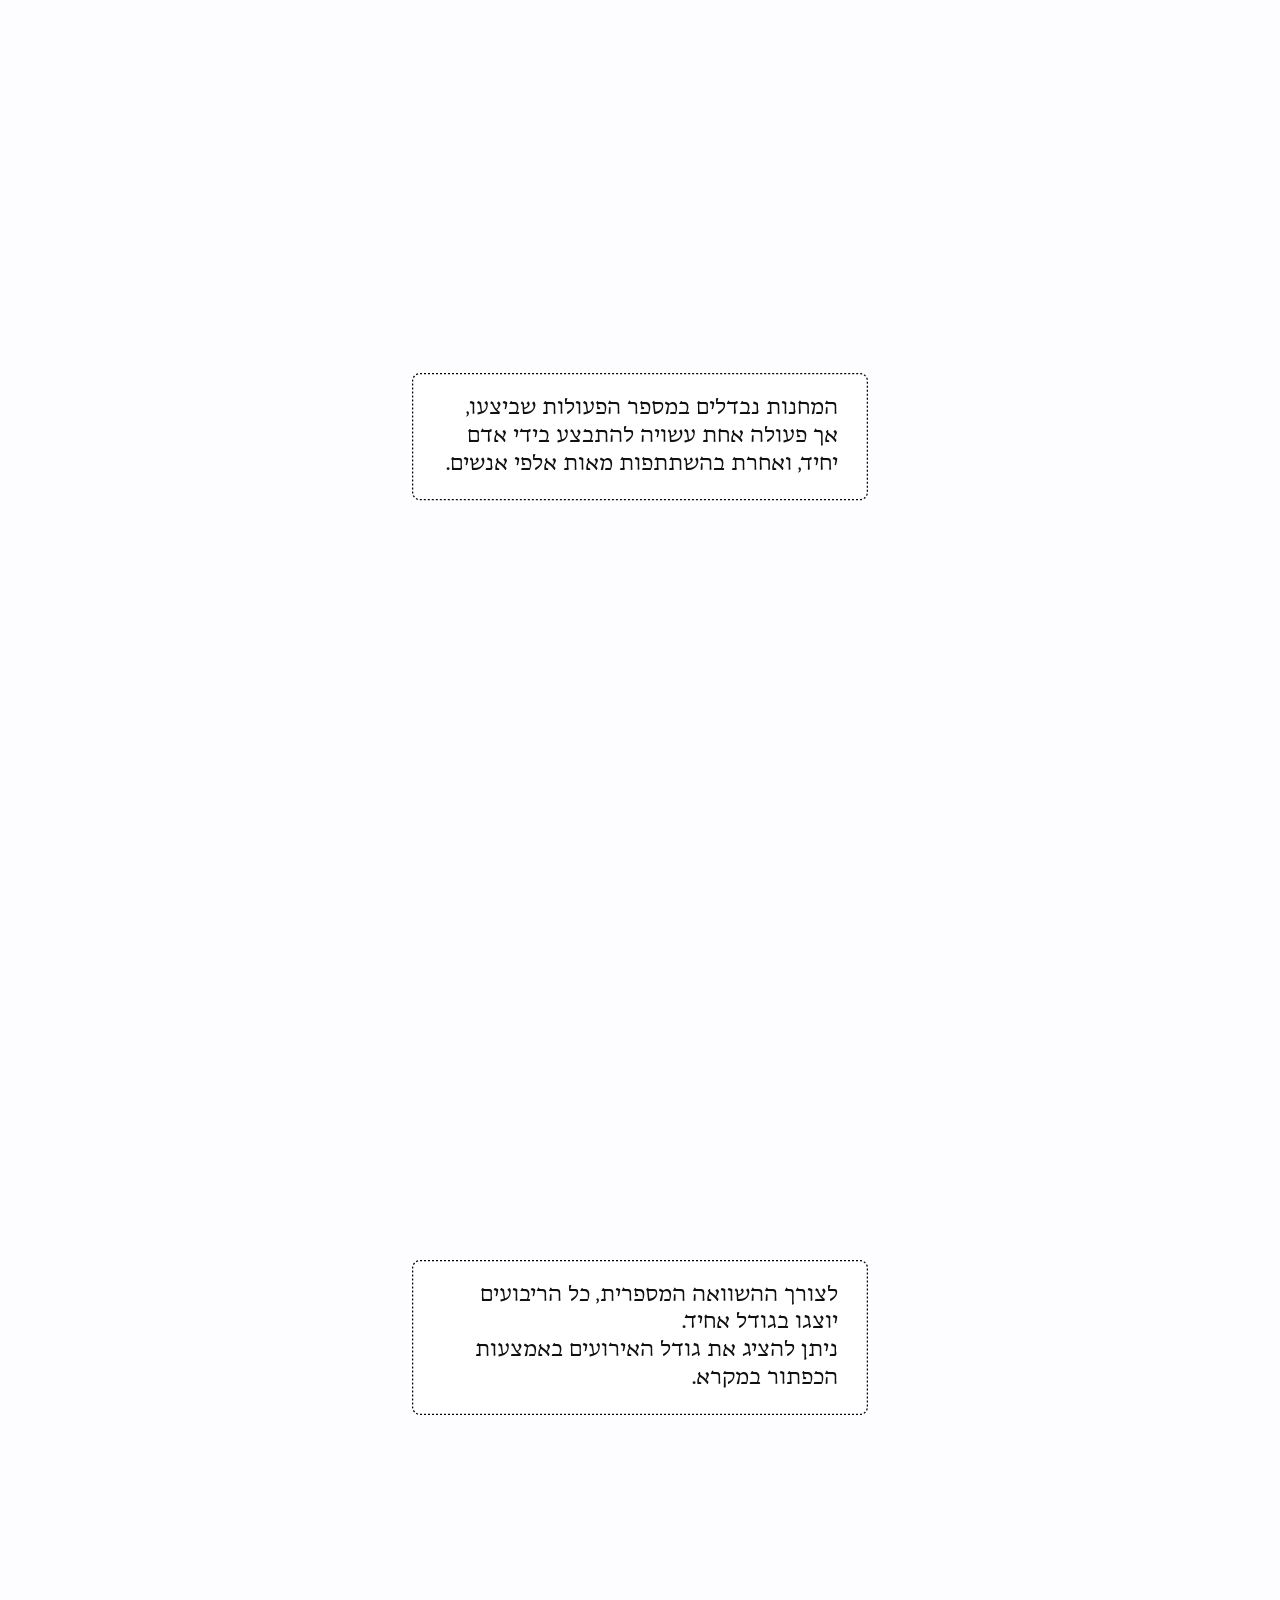
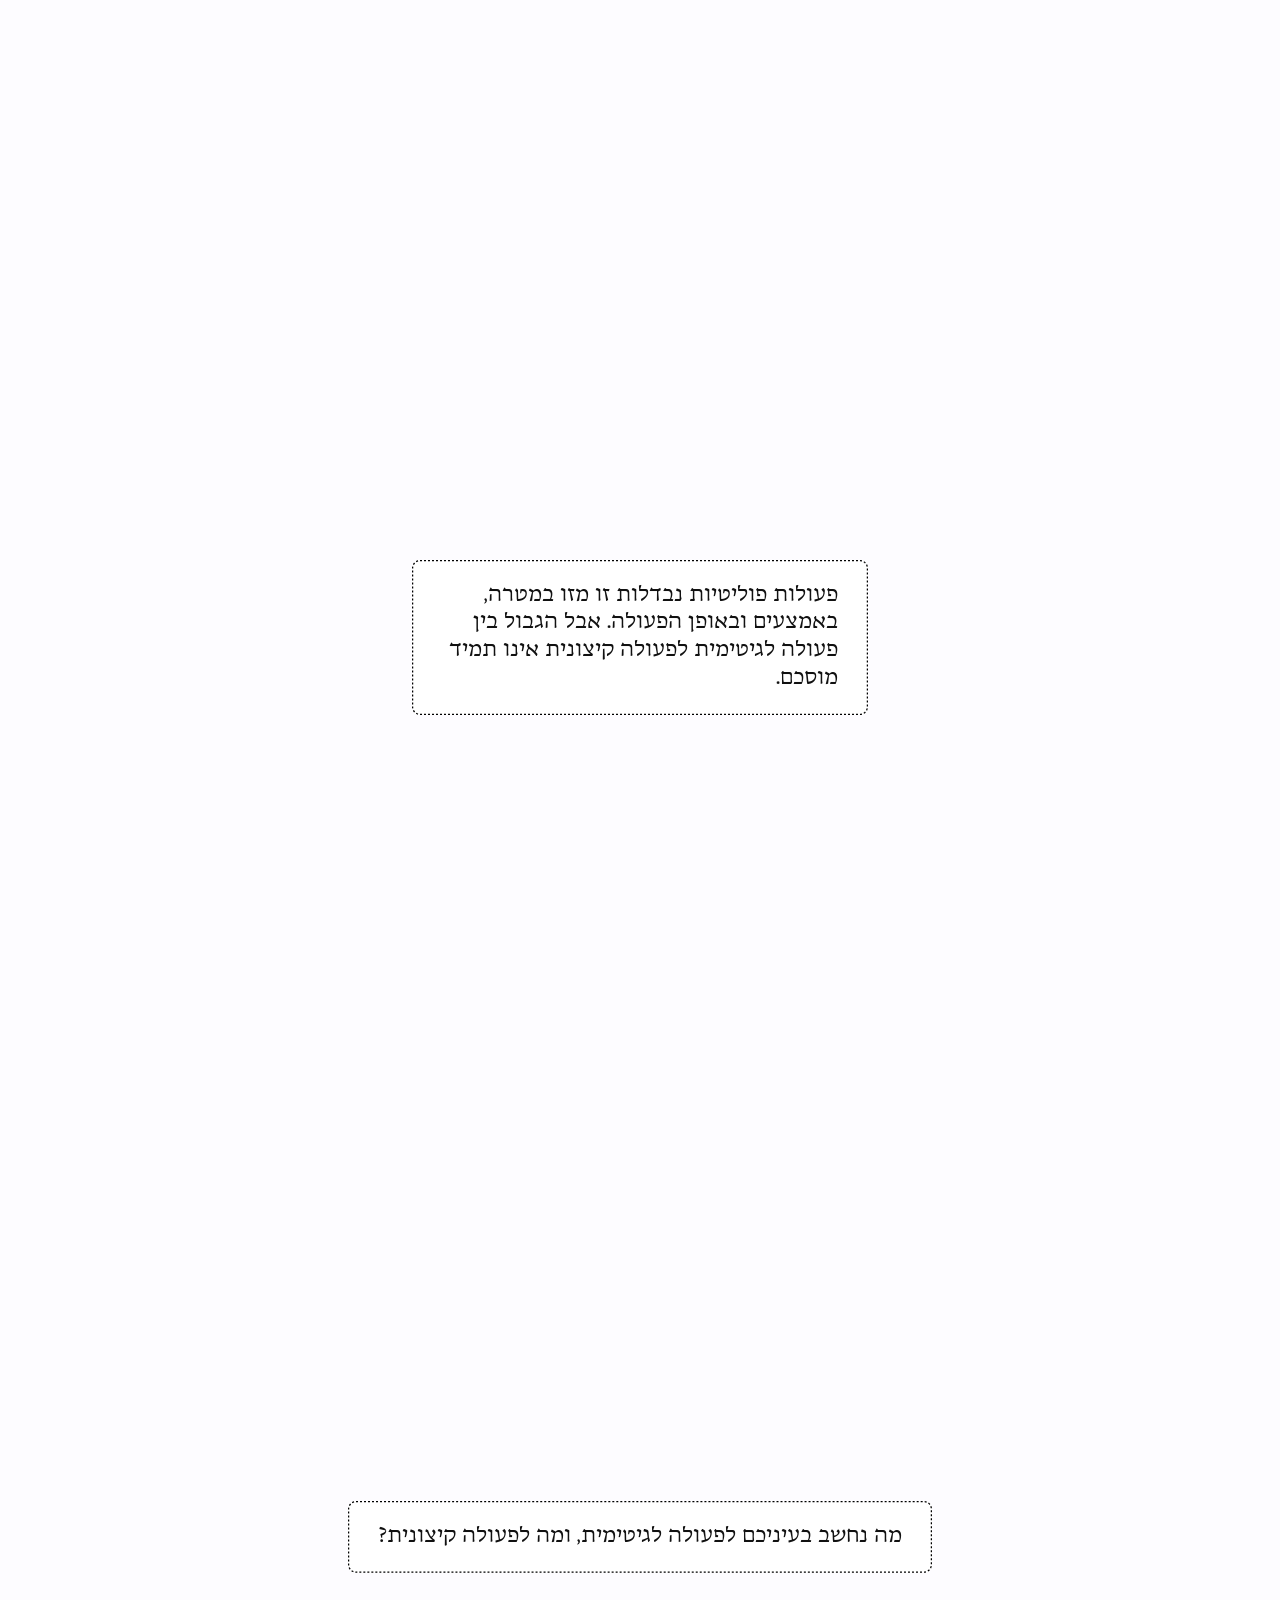
==== commit b9521773: "Share images v12: the reviewer's sketch — left camp blue → pink, right camp widening, dotted title f" ====
--- a/index.html
+++ b/index.html
@@ -22,21 +22,21 @@
   <link rel="alternate" hreflang="x-default" href="https://both-sides.the7eye.org.il/" />
   <!-- Open Graph / Twitter card — what WhatsApp, X, Facebook, LinkedIn render when
        the link is shared (the @fold15 share row relies on this). og:image must be an
-       ABSOLUTE url; og-image-v11.png is a 2400×1260 (2× of the 1200×630 card): a drawn two-sided dot field with this page's title centred on it.
+       ABSOLUTE url; og-image-v12.png is a 2400×1260 (2× of the 1200×630 card): a drawn two-sided dot field with this page's title centred on it.
        Served from GitHub Pages at /both-sides-project/. -->
   <meta property="og:type" content="article" />
   <meta property="og:locale" content="he_IL" />
   <meta property="og:title" content="קיצונים משני הצדדים" />
   <meta property="og:description" content="אספנו אלפי פעולות פוליטיות במרחב הציבורי לאורך ארבע השנים האחרונות. קבעו בעצמכם - מי הם הקיצונים משני הצדדים?&#10;פרויקט אינטראקטיבי מאת איל רז בשיתוף העין השביעית ושנקר." />
   <meta property="og:url" content="https://both-sides.the7eye.org.il/" />
-  <meta property="og:image" content="https://both-sides.the7eye.org.il/og-image-v11.png" />
+  <meta property="og:image" content="https://both-sides.the7eye.org.il/og-image-v12.png" />
   <meta property="og:image:width" content="2400" />
   <meta property="og:image:height" content="1260" />
   <meta property="og:image:alt" content="קיצונים משני הצדדים — ניתוח הפעילות של המחנות הפוליטיים בישראל" />
   <meta name="twitter:card" content="summary_large_image" />
   <meta name="twitter:title" content="קיצונים משני הצדדים" />
   <meta name="twitter:description" content="אספנו אלפי פעולות פוליטיות במרחב הציבורי לאורך ארבע השנים האחרונות. קבעו בעצמכם - מי הם הקיצונים משני הצדדים?&#10;פרויקט אינטראקטיבי מאת איל רז בשיתוף העין השביעית ושנקר." />
-  <meta name="twitter:image" content="https://both-sides.the7eye.org.il/og-image-v11.png" />
+  <meta name="twitter:image" content="https://both-sides.the7eye.org.il/og-image-v12.png" />
   <link rel="icon" type="image/svg+xml" href="favicon.svg?v=2" />
   <link rel="preconnect" href="https://fonts.googleapis.com" />
   <link rel="preconnect" href="https://fonts.gstatic.com" crossorigin />
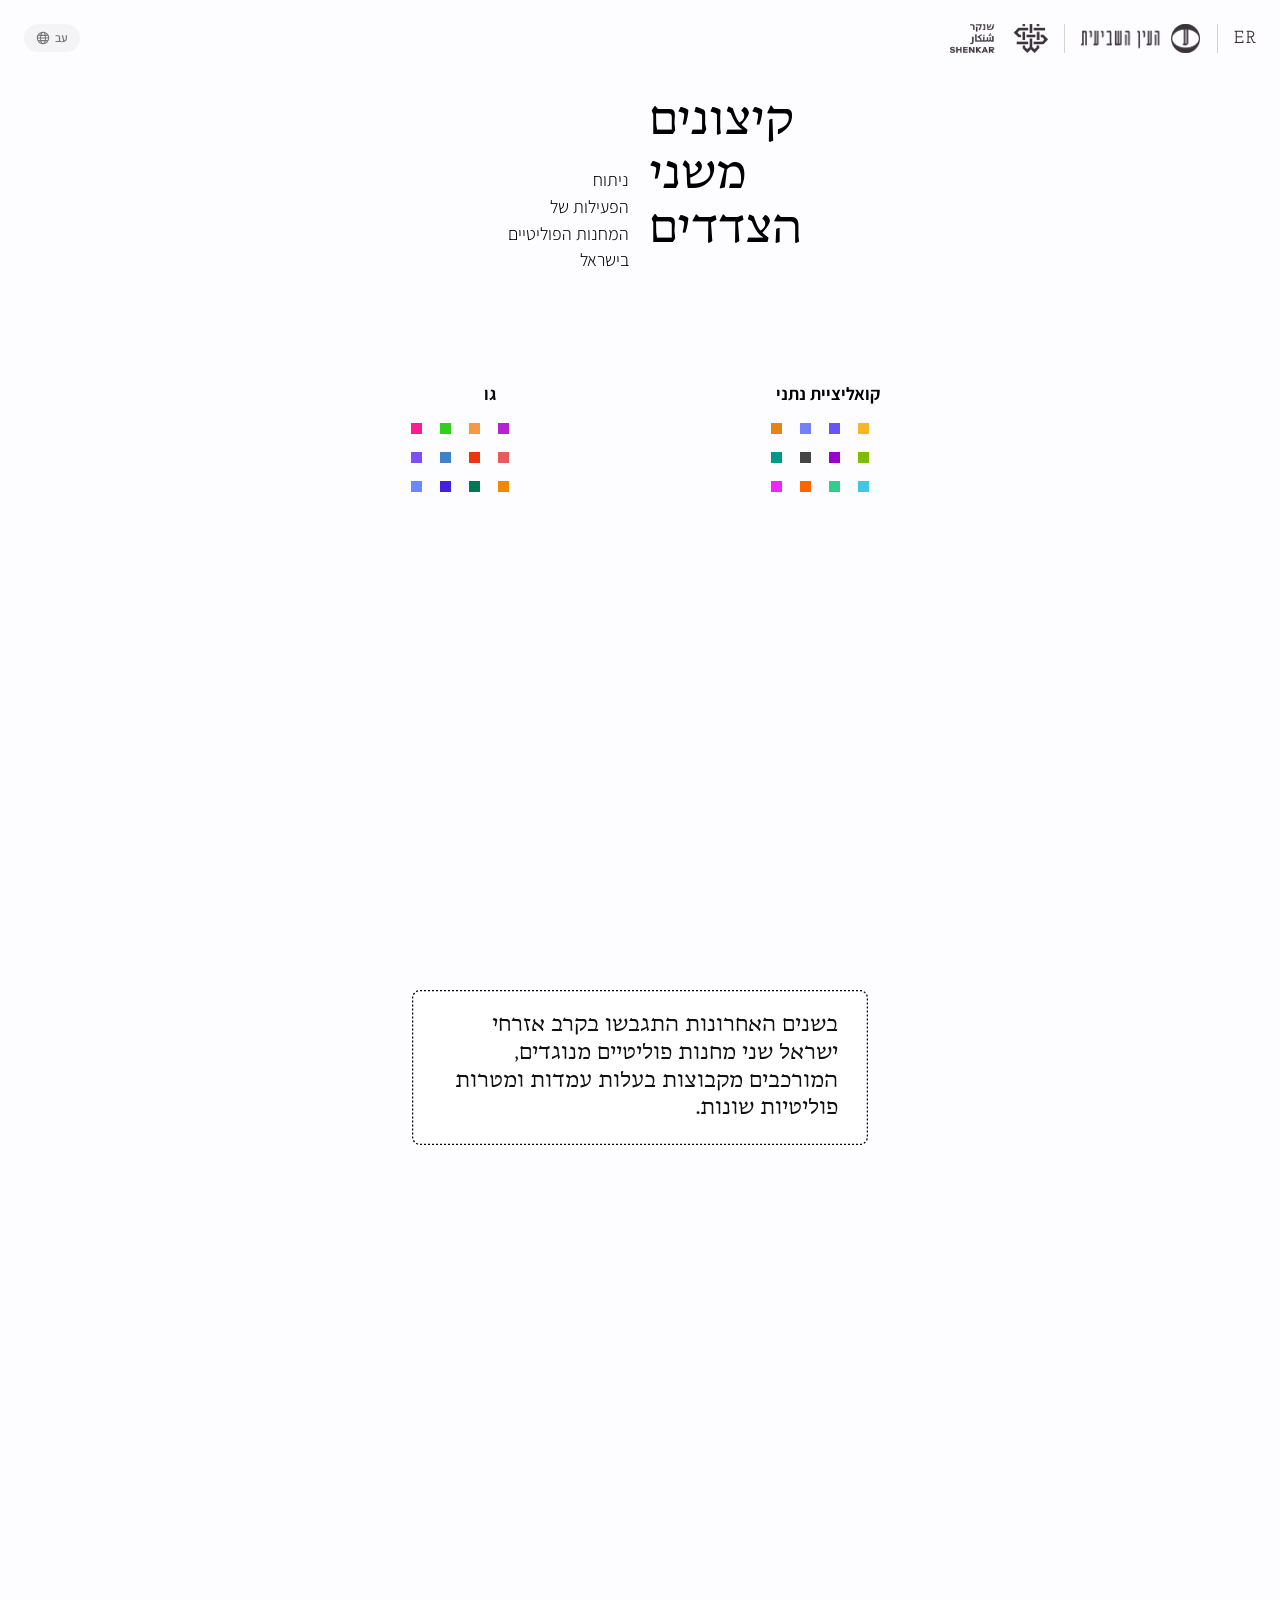
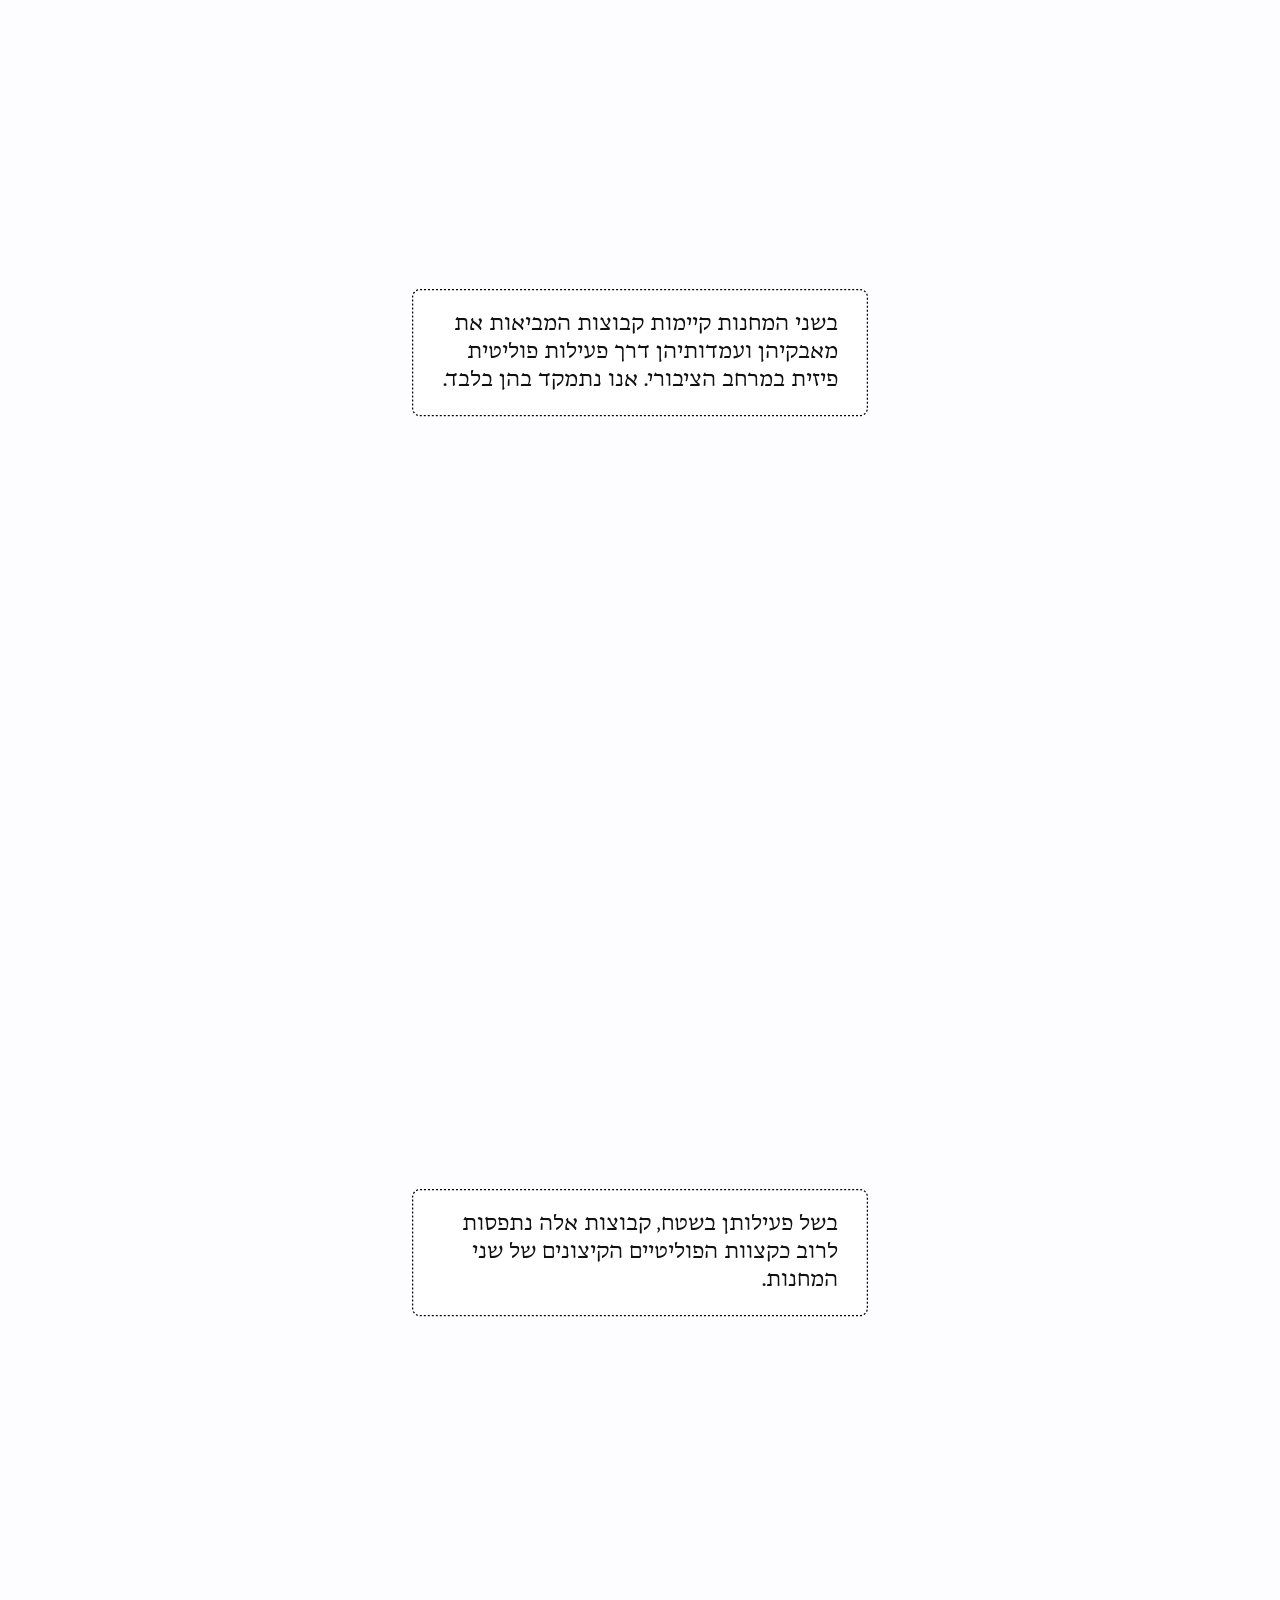
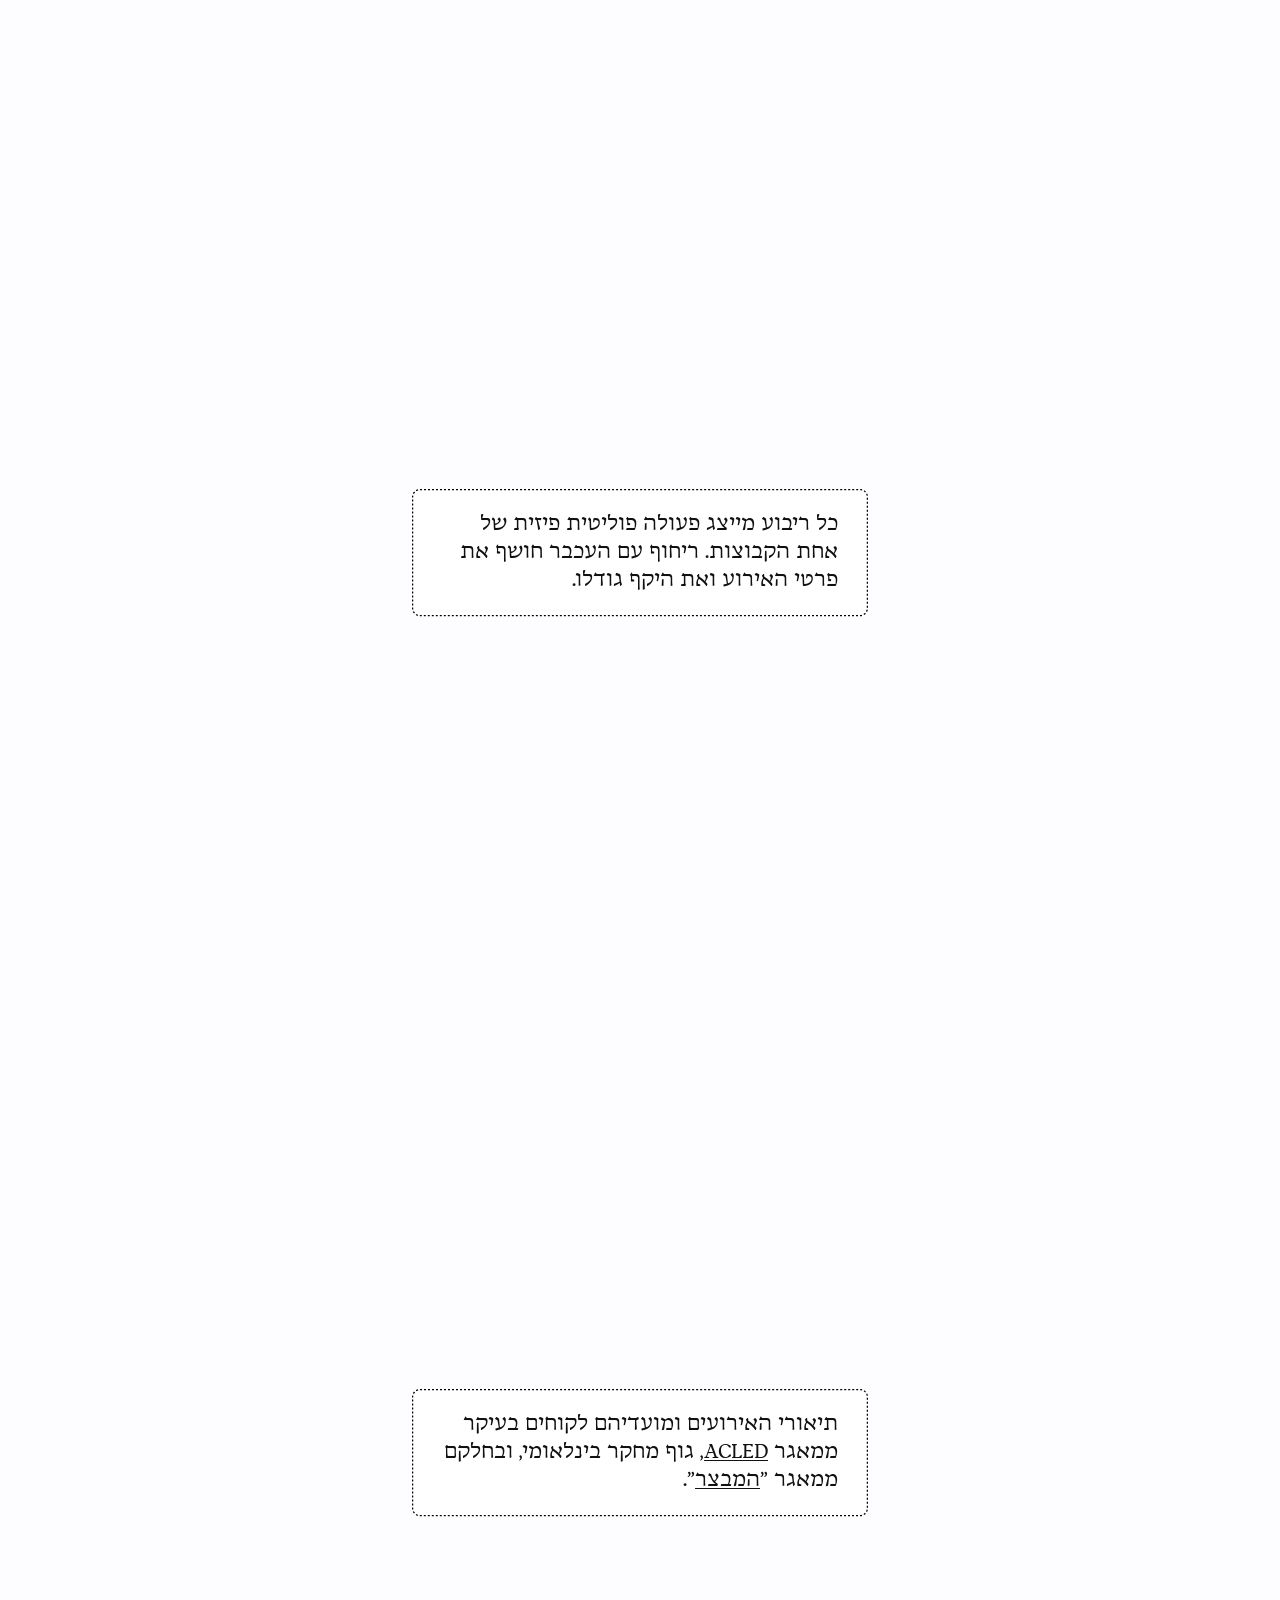
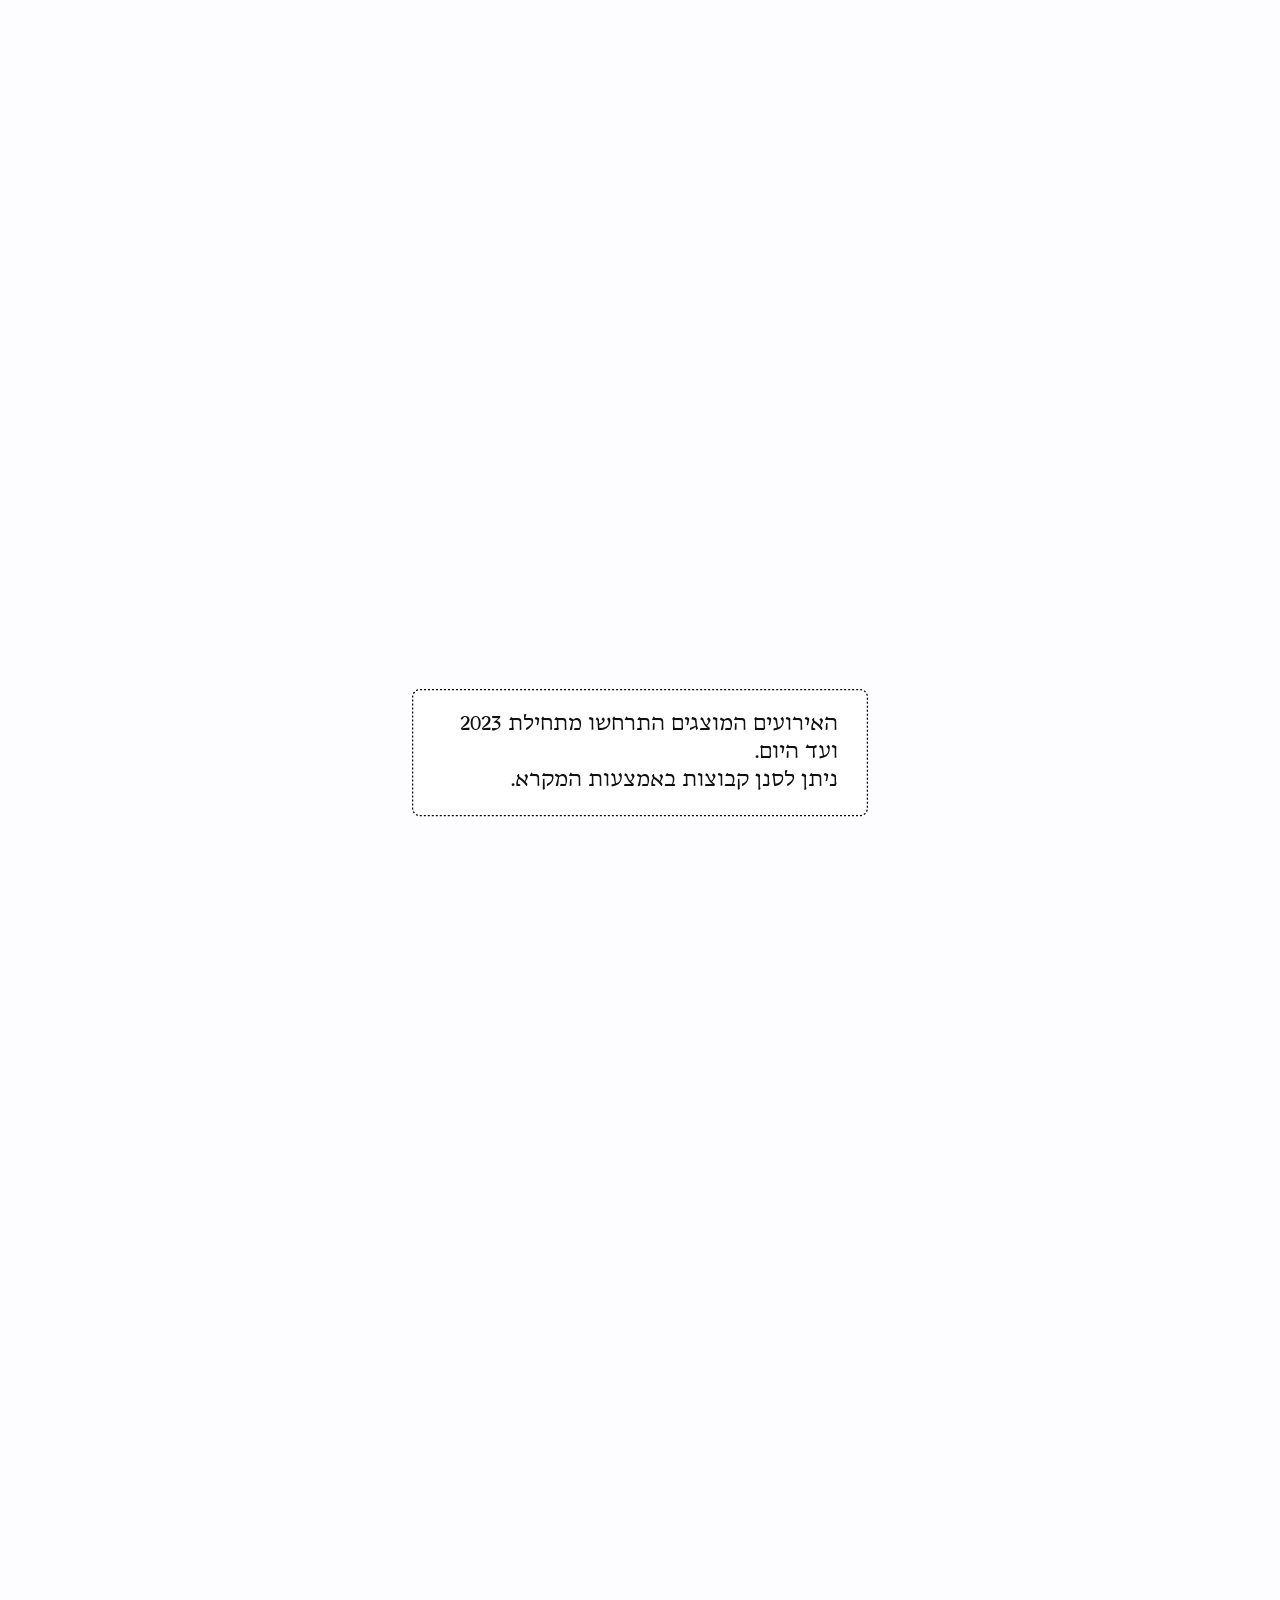
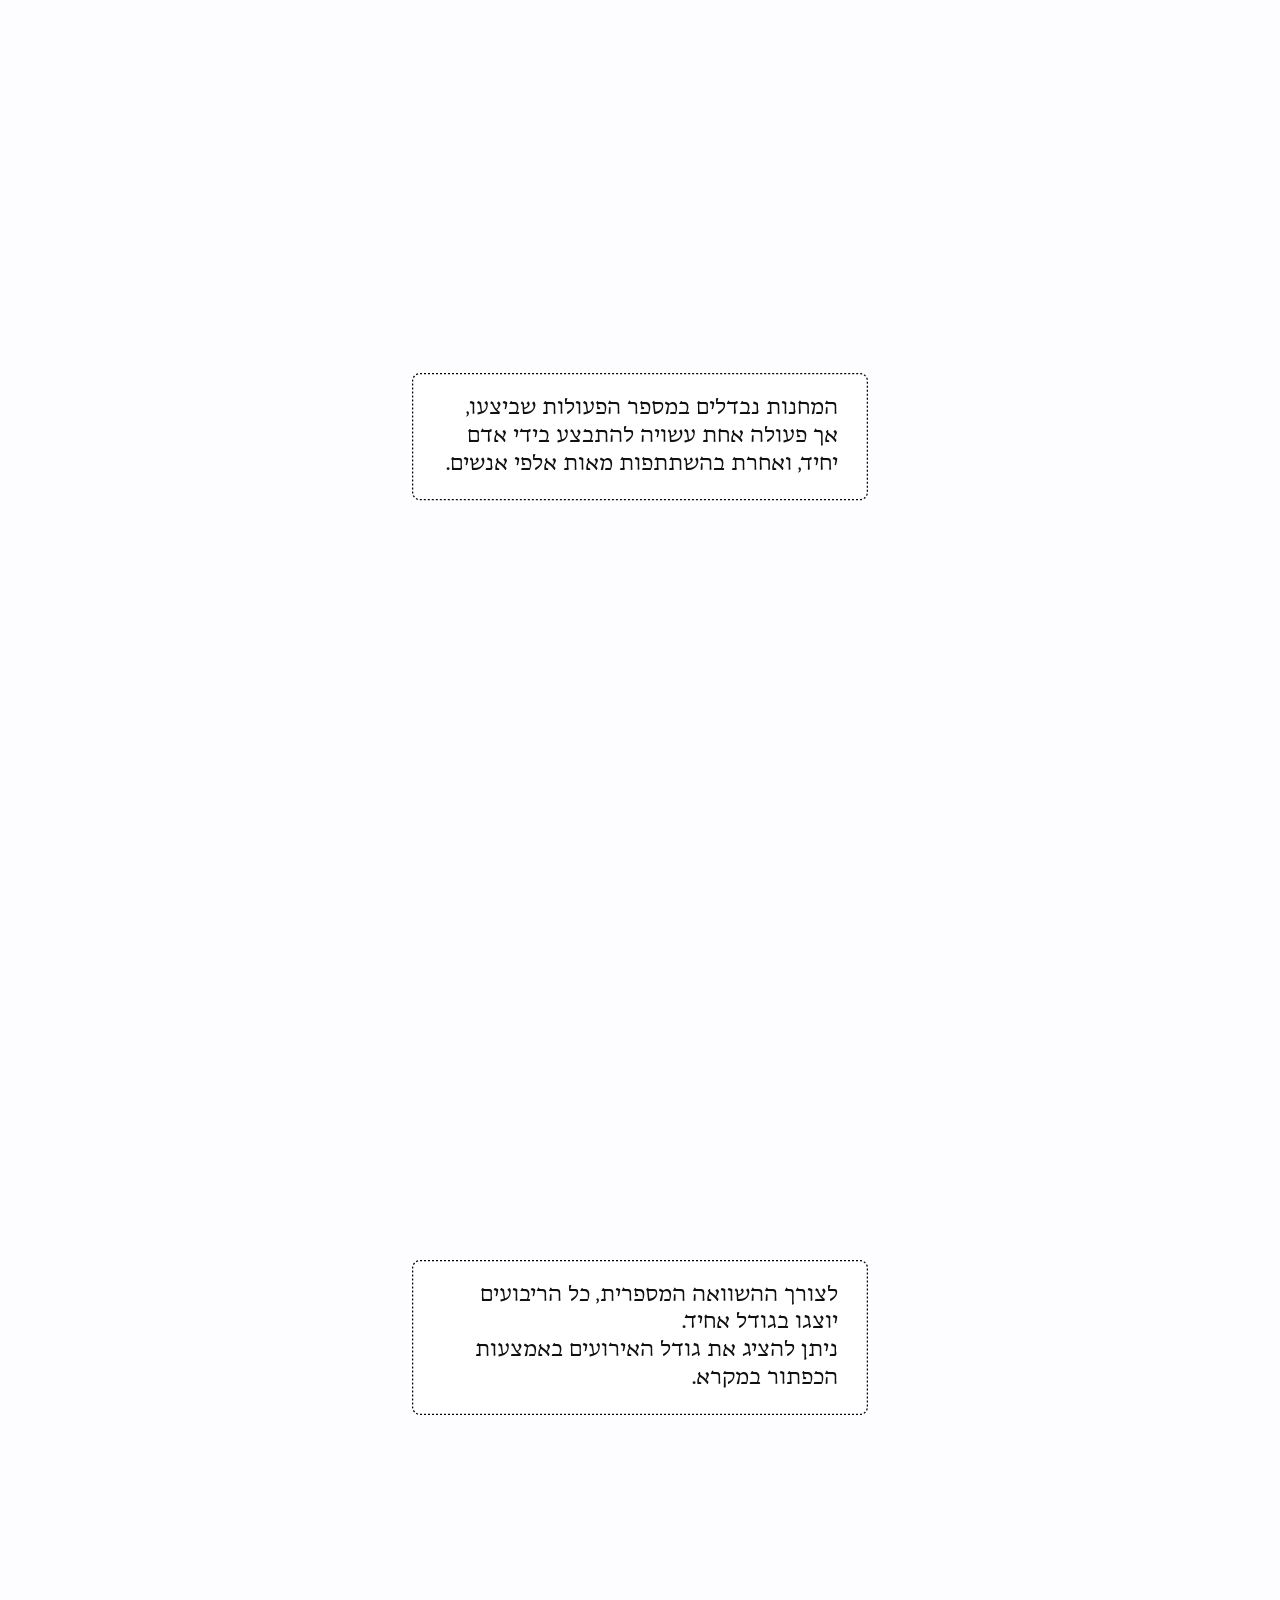
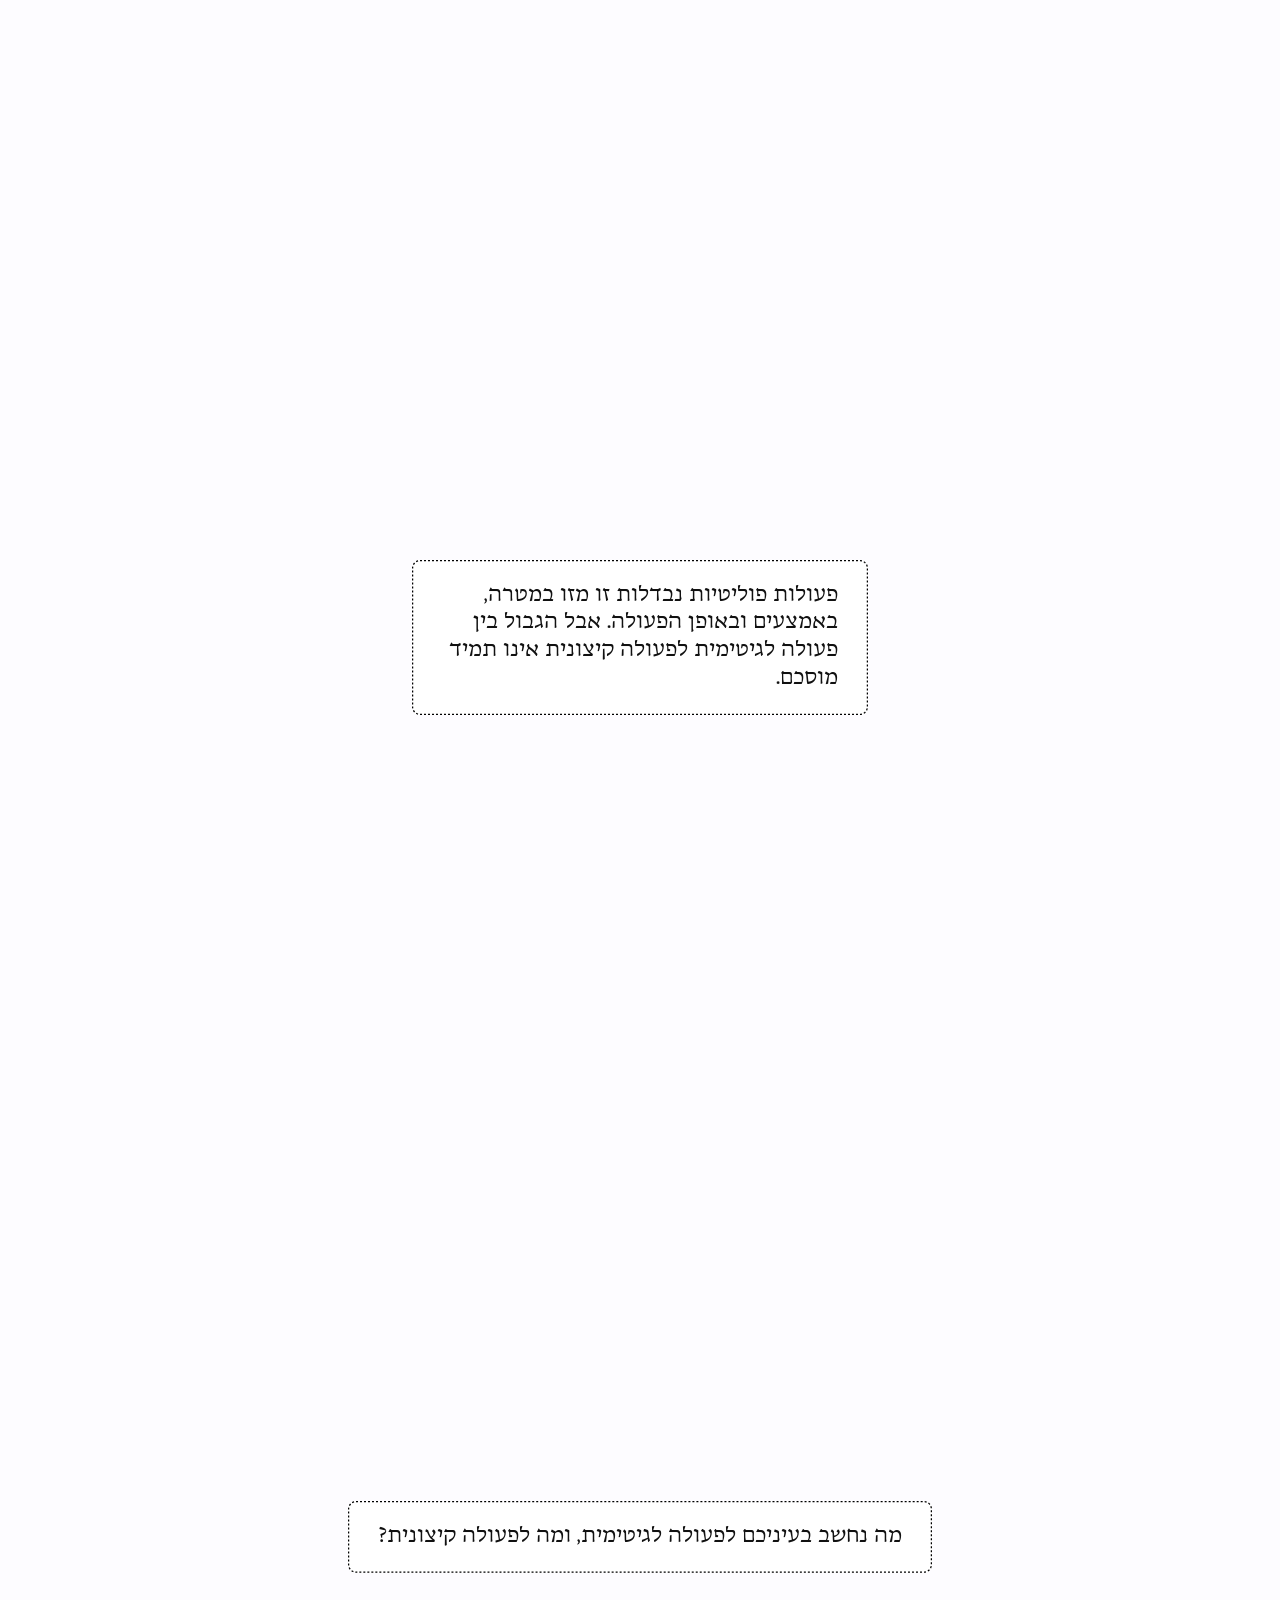
==== commit b5a02455: "Share images v13: wider gap around the title frame, longer dashes (he/en/ar) Co-Authored-By: Claude " ====
--- a/index.html
+++ b/index.html
@@ -22,21 +22,21 @@
   <link rel="alternate" hreflang="x-default" href="https://both-sides.the7eye.org.il/" />
   <!-- Open Graph / Twitter card — what WhatsApp, X, Facebook, LinkedIn render when
        the link is shared (the @fold15 share row relies on this). og:image must be an
-       ABSOLUTE url; og-image-v12.png is a 2400×1260 (2× of the 1200×630 card): a drawn two-sided dot field with this page's title centred on it.
+       ABSOLUTE url; og-image-v13.png is a 2400×1260 (2× of the 1200×630 card): a drawn two-sided dot field with this page's title centred on it.
        Served from GitHub Pages at /both-sides-project/. -->
   <meta property="og:type" content="article" />
   <meta property="og:locale" content="he_IL" />
   <meta property="og:title" content="קיצונים משני הצדדים" />
   <meta property="og:description" content="אספנו אלפי פעולות פוליטיות במרחב הציבורי לאורך ארבע השנים האחרונות. קבעו בעצמכם - מי הם הקיצונים משני הצדדים?&#10;פרויקט אינטראקטיבי מאת איל רז בשיתוף העין השביעית ושנקר." />
   <meta property="og:url" content="https://both-sides.the7eye.org.il/" />
-  <meta property="og:image" content="https://both-sides.the7eye.org.il/og-image-v12.png" />
+  <meta property="og:image" content="https://both-sides.the7eye.org.il/og-image-v13.png" />
   <meta property="og:image:width" content="2400" />
   <meta property="og:image:height" content="1260" />
   <meta property="og:image:alt" content="קיצונים משני הצדדים — ניתוח הפעילות של המחנות הפוליטיים בישראל" />
   <meta name="twitter:card" content="summary_large_image" />
   <meta name="twitter:title" content="קיצונים משני הצדדים" />
   <meta name="twitter:description" content="אספנו אלפי פעולות פוליטיות במרחב הציבורי לאורך ארבע השנים האחרונות. קבעו בעצמכם - מי הם הקיצונים משני הצדדים?&#10;פרויקט אינטראקטיבי מאת איל רז בשיתוף העין השביעית ושנקר." />
-  <meta name="twitter:image" content="https://both-sides.the7eye.org.il/og-image-v12.png" />
+  <meta name="twitter:image" content="https://both-sides.the7eye.org.il/og-image-v13.png" />
   <link rel="icon" type="image/svg+xml" href="favicon.svg?v=2" />
   <link rel="preconnect" href="https://fonts.googleapis.com" />
   <link rel="preconnect" href="https://fonts.gstatic.com" crossorigin />
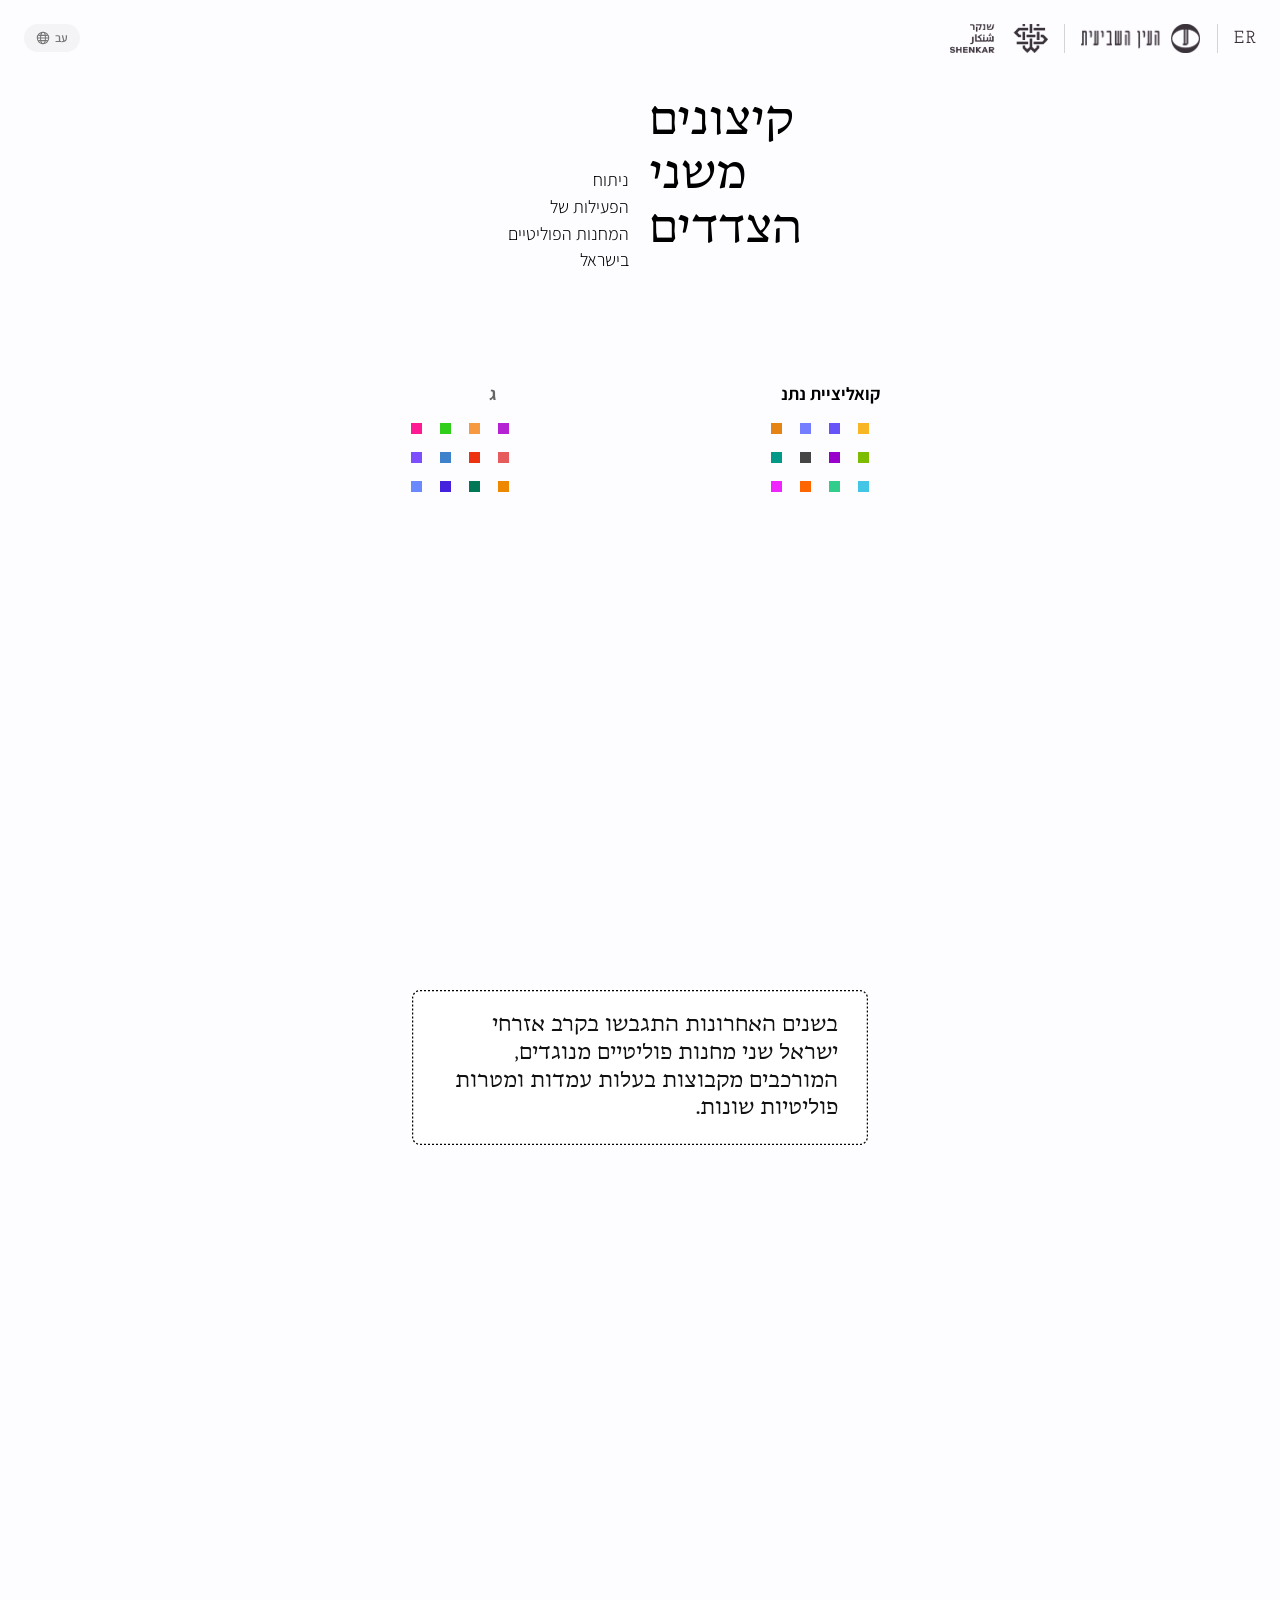
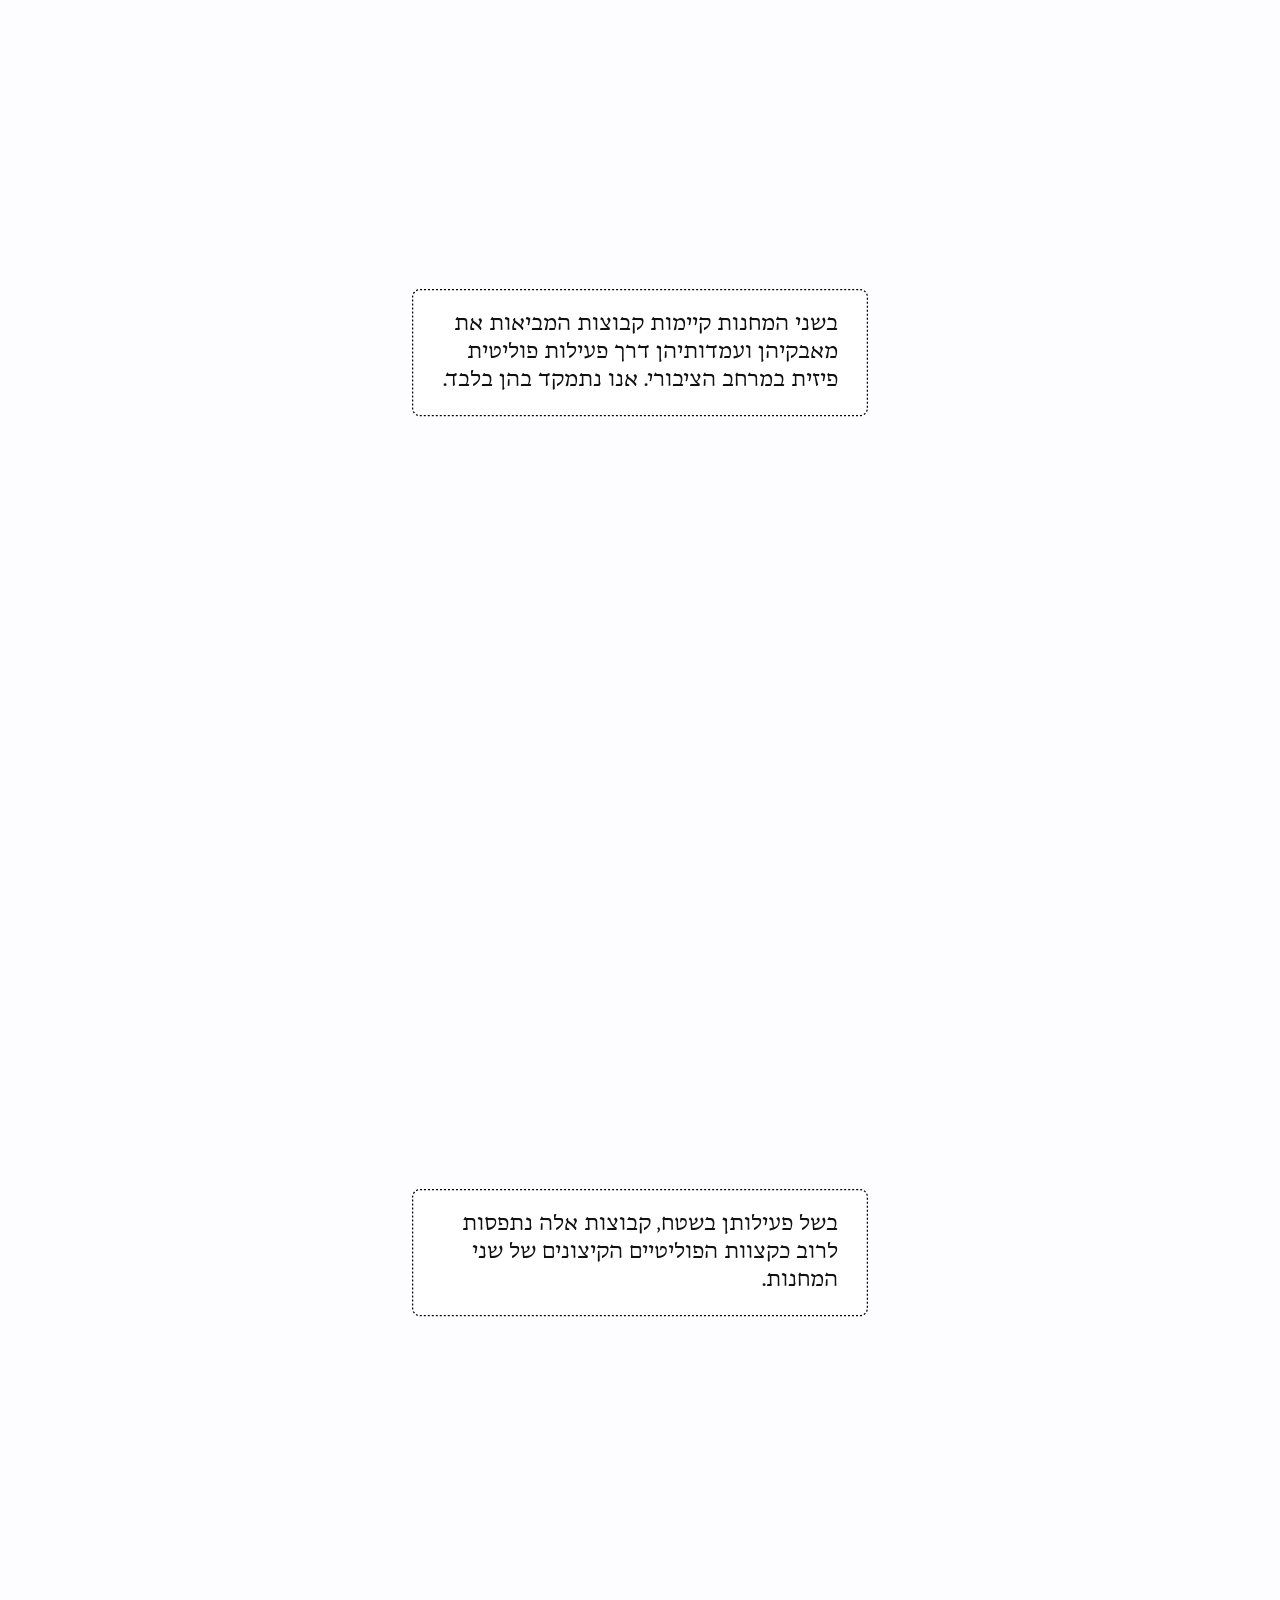
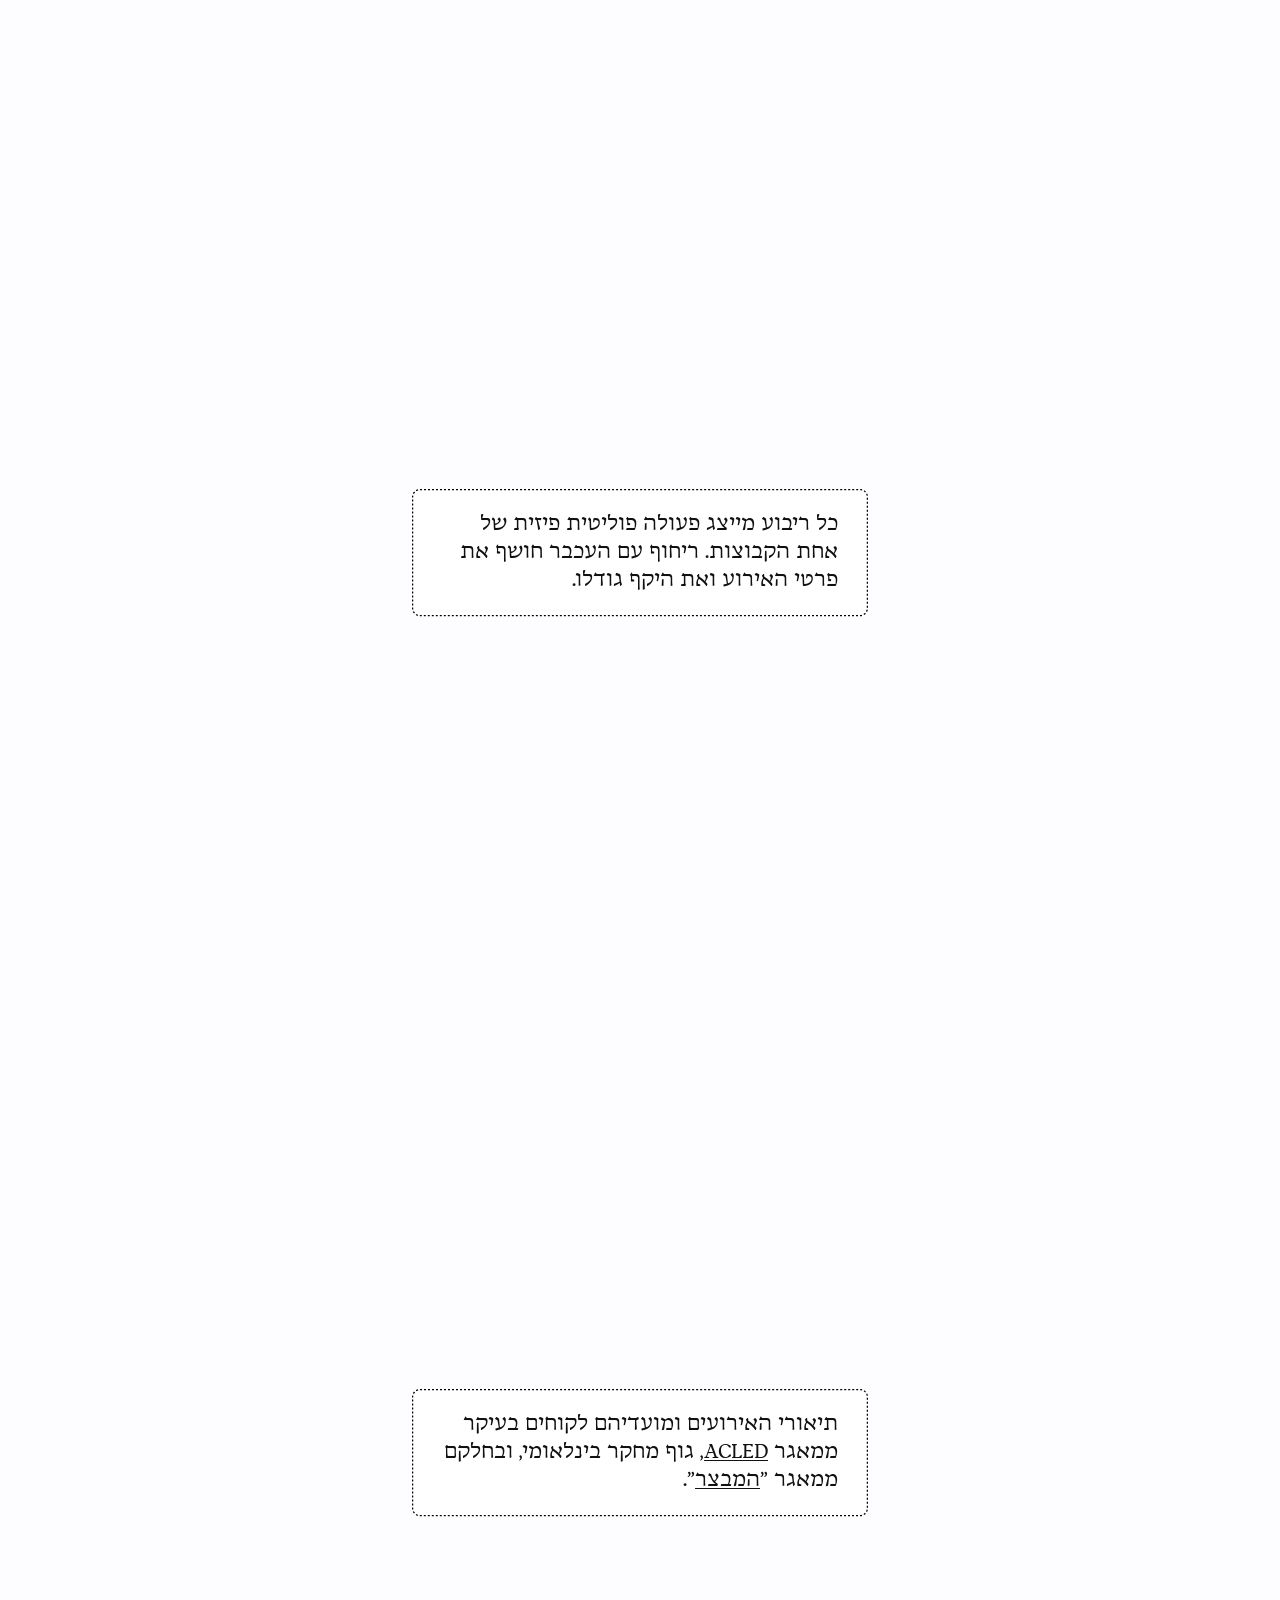
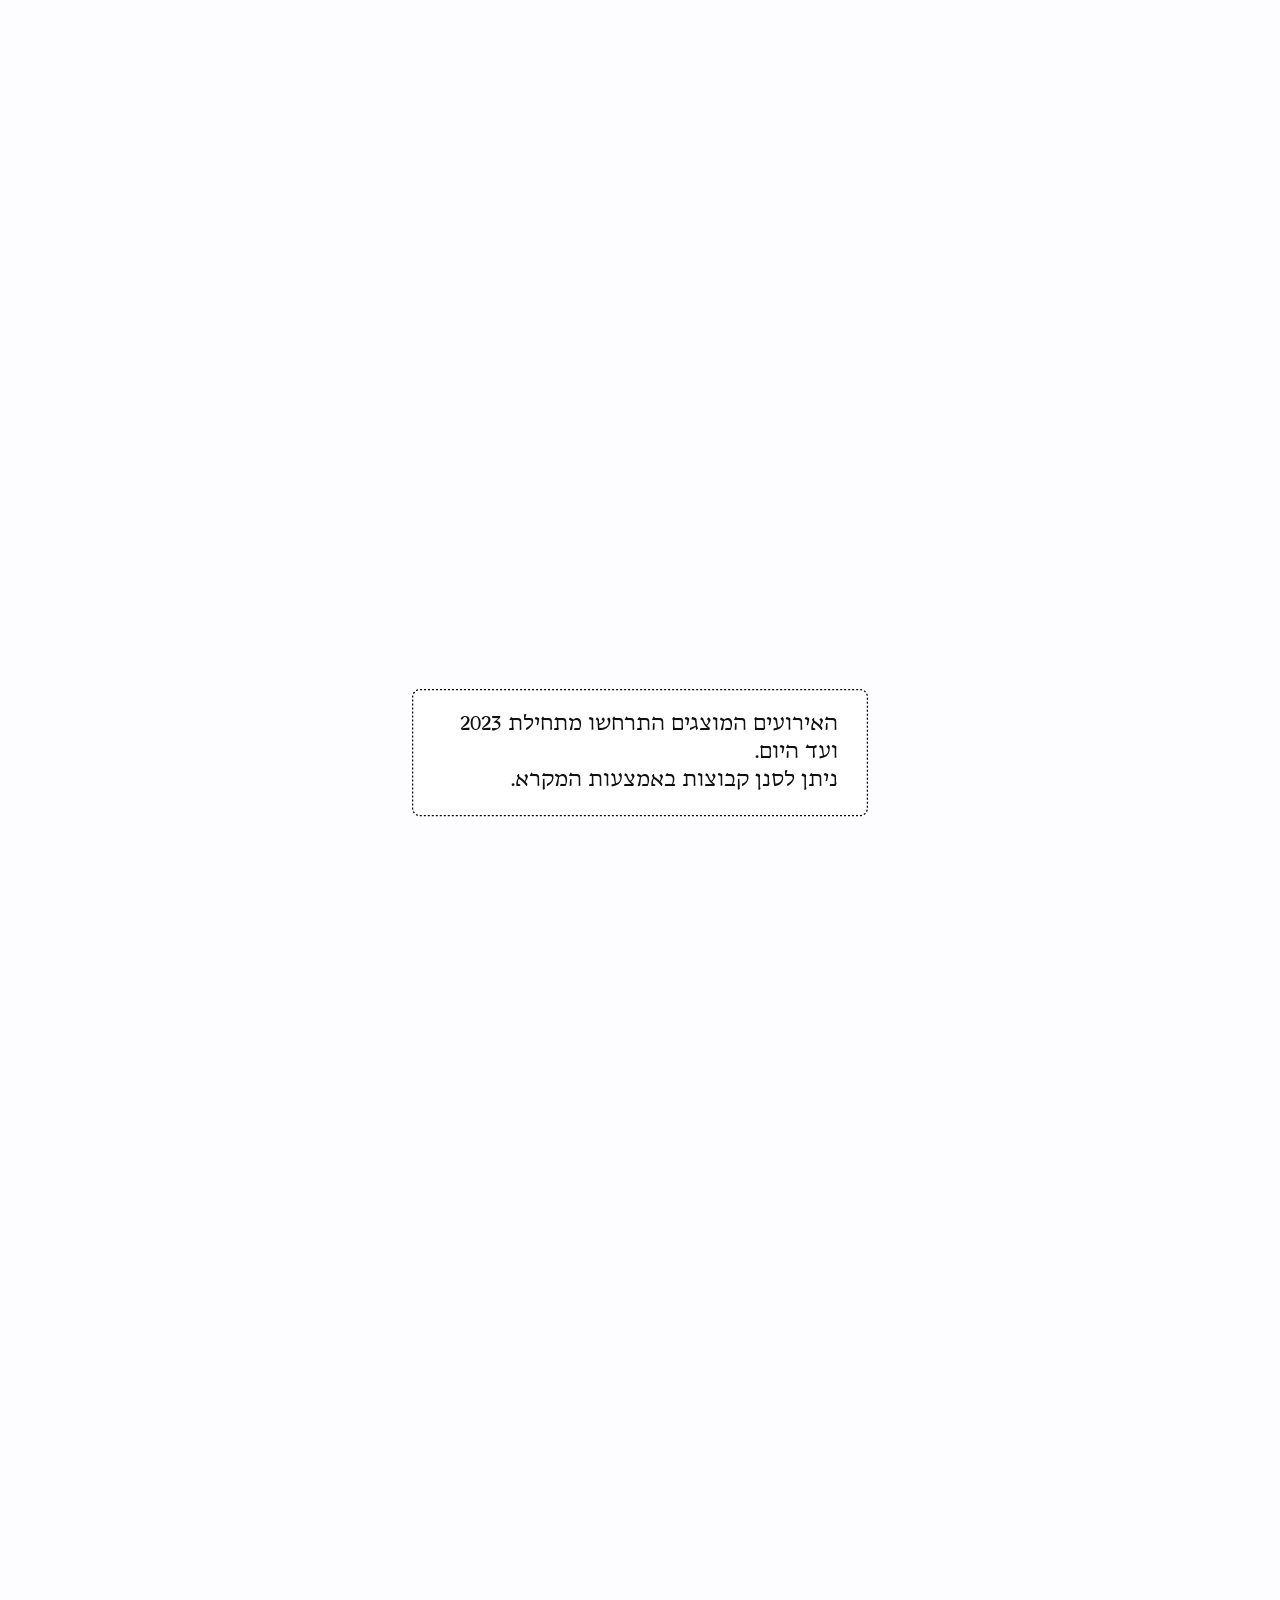
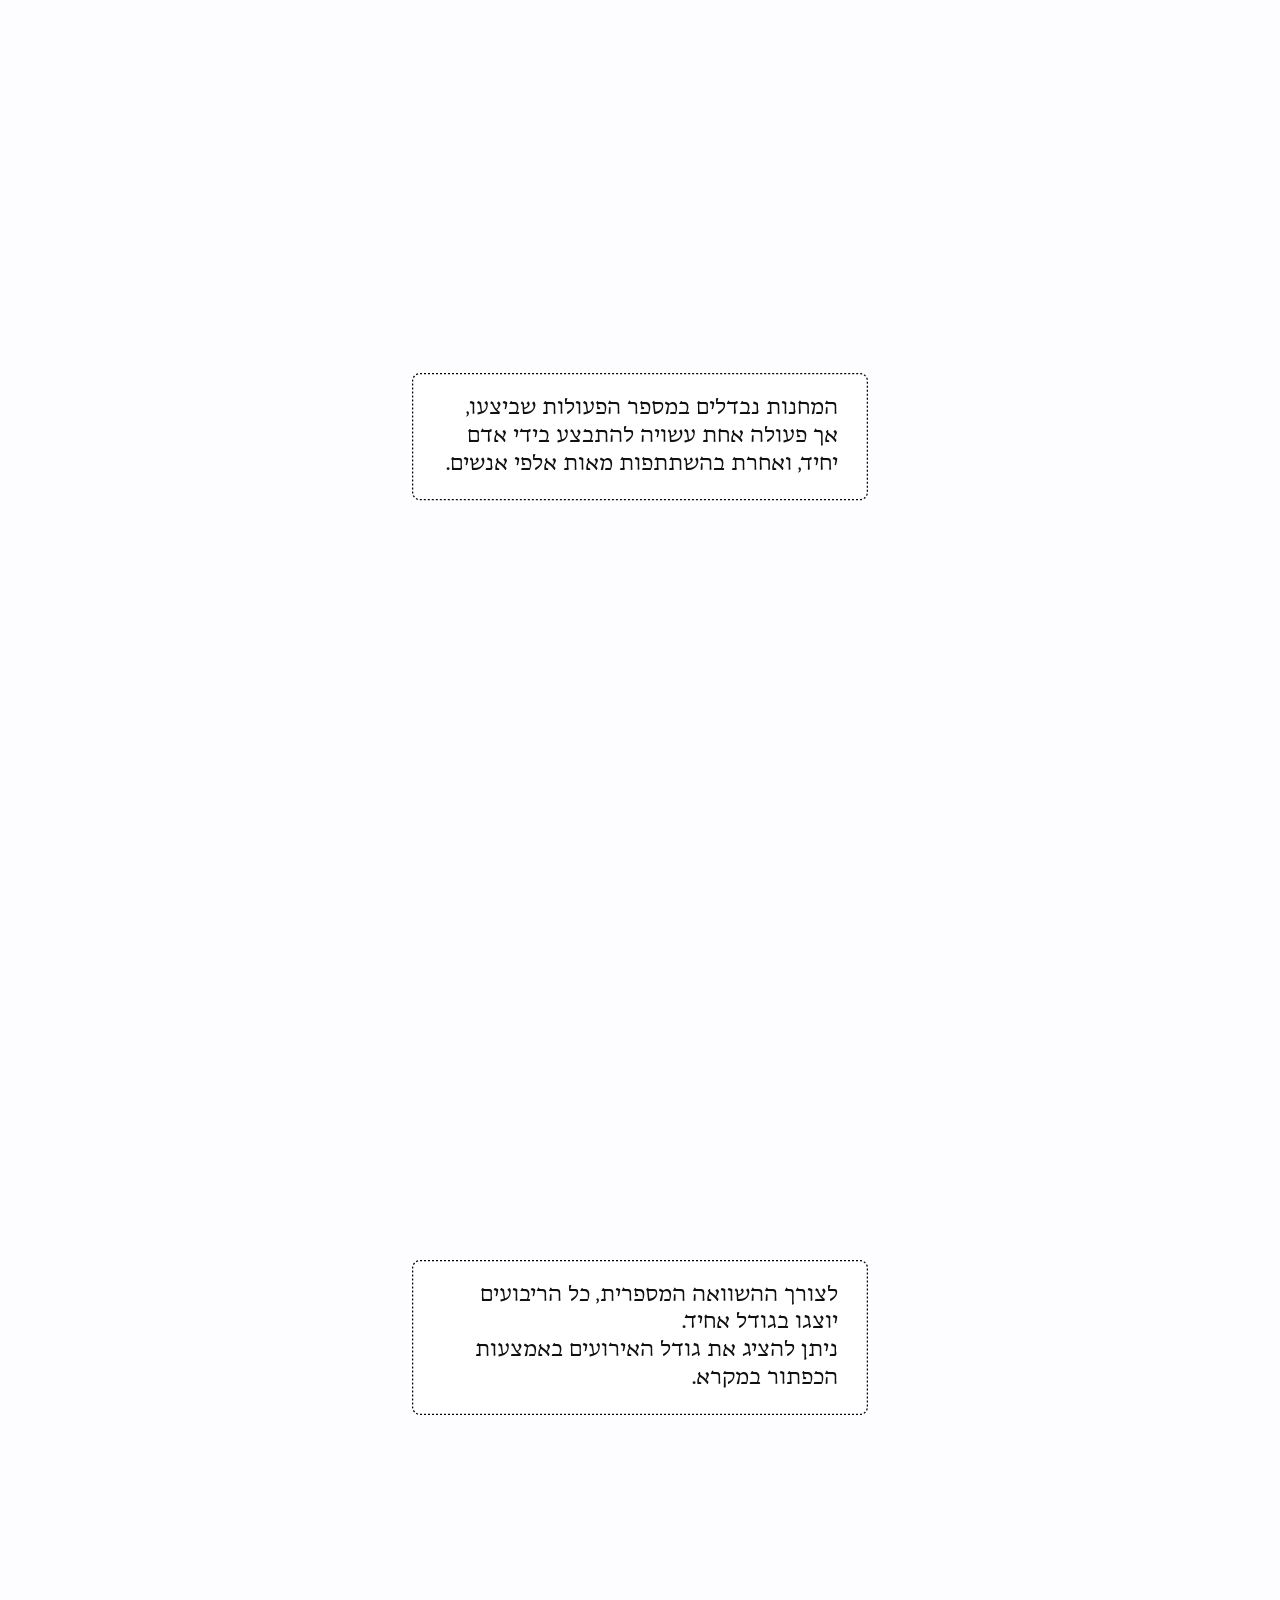
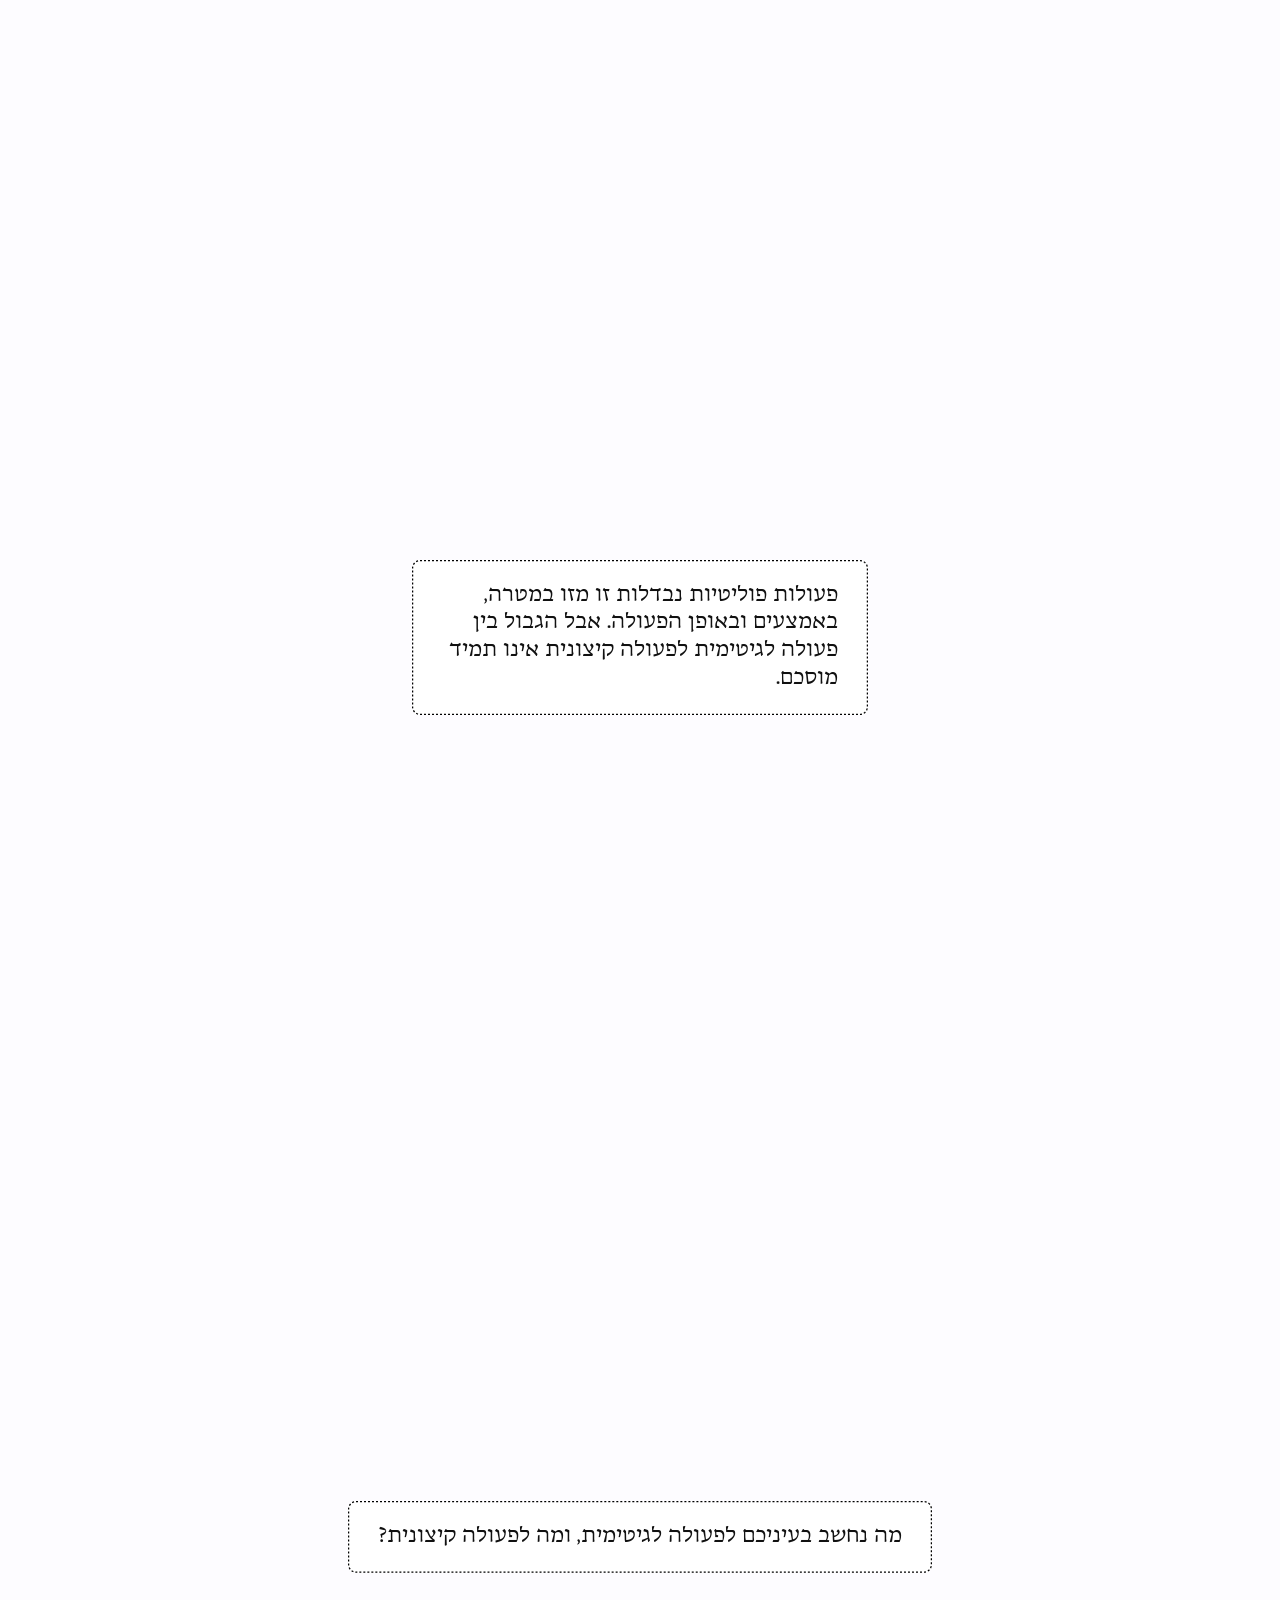
==== commit 402bf97e: "Share images v14: title 60px, bottom-right rows narrower (he/en/ar) Co-Authored-By: Claude Opus 5.5 " ====
--- a/index.html
+++ b/index.html
@@ -22,21 +22,21 @@
   <link rel="alternate" hreflang="x-default" href="https://both-sides.the7eye.org.il/" />
   <!-- Open Graph / Twitter card — what WhatsApp, X, Facebook, LinkedIn render when
        the link is shared (the @fold15 share row relies on this). og:image must be an
-       ABSOLUTE url; og-image-v13.png is a 2400×1260 (2× of the 1200×630 card): a drawn two-sided dot field with this page's title centred on it.
+       ABSOLUTE url; og-image-v14.png is a 2400×1260 (2× of the 1200×630 card): a drawn two-sided dot field with this page's title centred on it.
        Served from GitHub Pages at /both-sides-project/. -->
   <meta property="og:type" content="article" />
   <meta property="og:locale" content="he_IL" />
   <meta property="og:title" content="קיצונים משני הצדדים" />
   <meta property="og:description" content="אספנו אלפי פעולות פוליטיות במרחב הציבורי לאורך ארבע השנים האחרונות. קבעו בעצמכם - מי הם הקיצונים משני הצדדים?&#10;פרויקט אינטראקטיבי מאת איל רז בשיתוף העין השביעית ושנקר." />
   <meta property="og:url" content="https://both-sides.the7eye.org.il/" />
-  <meta property="og:image" content="https://both-sides.the7eye.org.il/og-image-v13.png" />
+  <meta property="og:image" content="https://both-sides.the7eye.org.il/og-image-v14.png" />
   <meta property="og:image:width" content="2400" />
   <meta property="og:image:height" content="1260" />
   <meta property="og:image:alt" content="קיצונים משני הצדדים — ניתוח הפעילות של המחנות הפוליטיים בישראל" />
   <meta name="twitter:card" content="summary_large_image" />
   <meta name="twitter:title" content="קיצונים משני הצדדים" />
   <meta name="twitter:description" content="אספנו אלפי פעולות פוליטיות במרחב הציבורי לאורך ארבע השנים האחרונות. קבעו בעצמכם - מי הם הקיצונים משני הצדדים?&#10;פרויקט אינטראקטיבי מאת איל רז בשיתוף העין השביעית ושנקר." />
-  <meta name="twitter:image" content="https://both-sides.the7eye.org.il/og-image-v13.png" />
+  <meta name="twitter:image" content="https://both-sides.the7eye.org.il/og-image-v14.png" />
   <link rel="icon" type="image/svg+xml" href="favicon.svg?v=2" />
   <link rel="preconnect" href="https://fonts.googleapis.com" />
   <link rel="preconnect" href="https://fonts.gstatic.com" crossorigin />
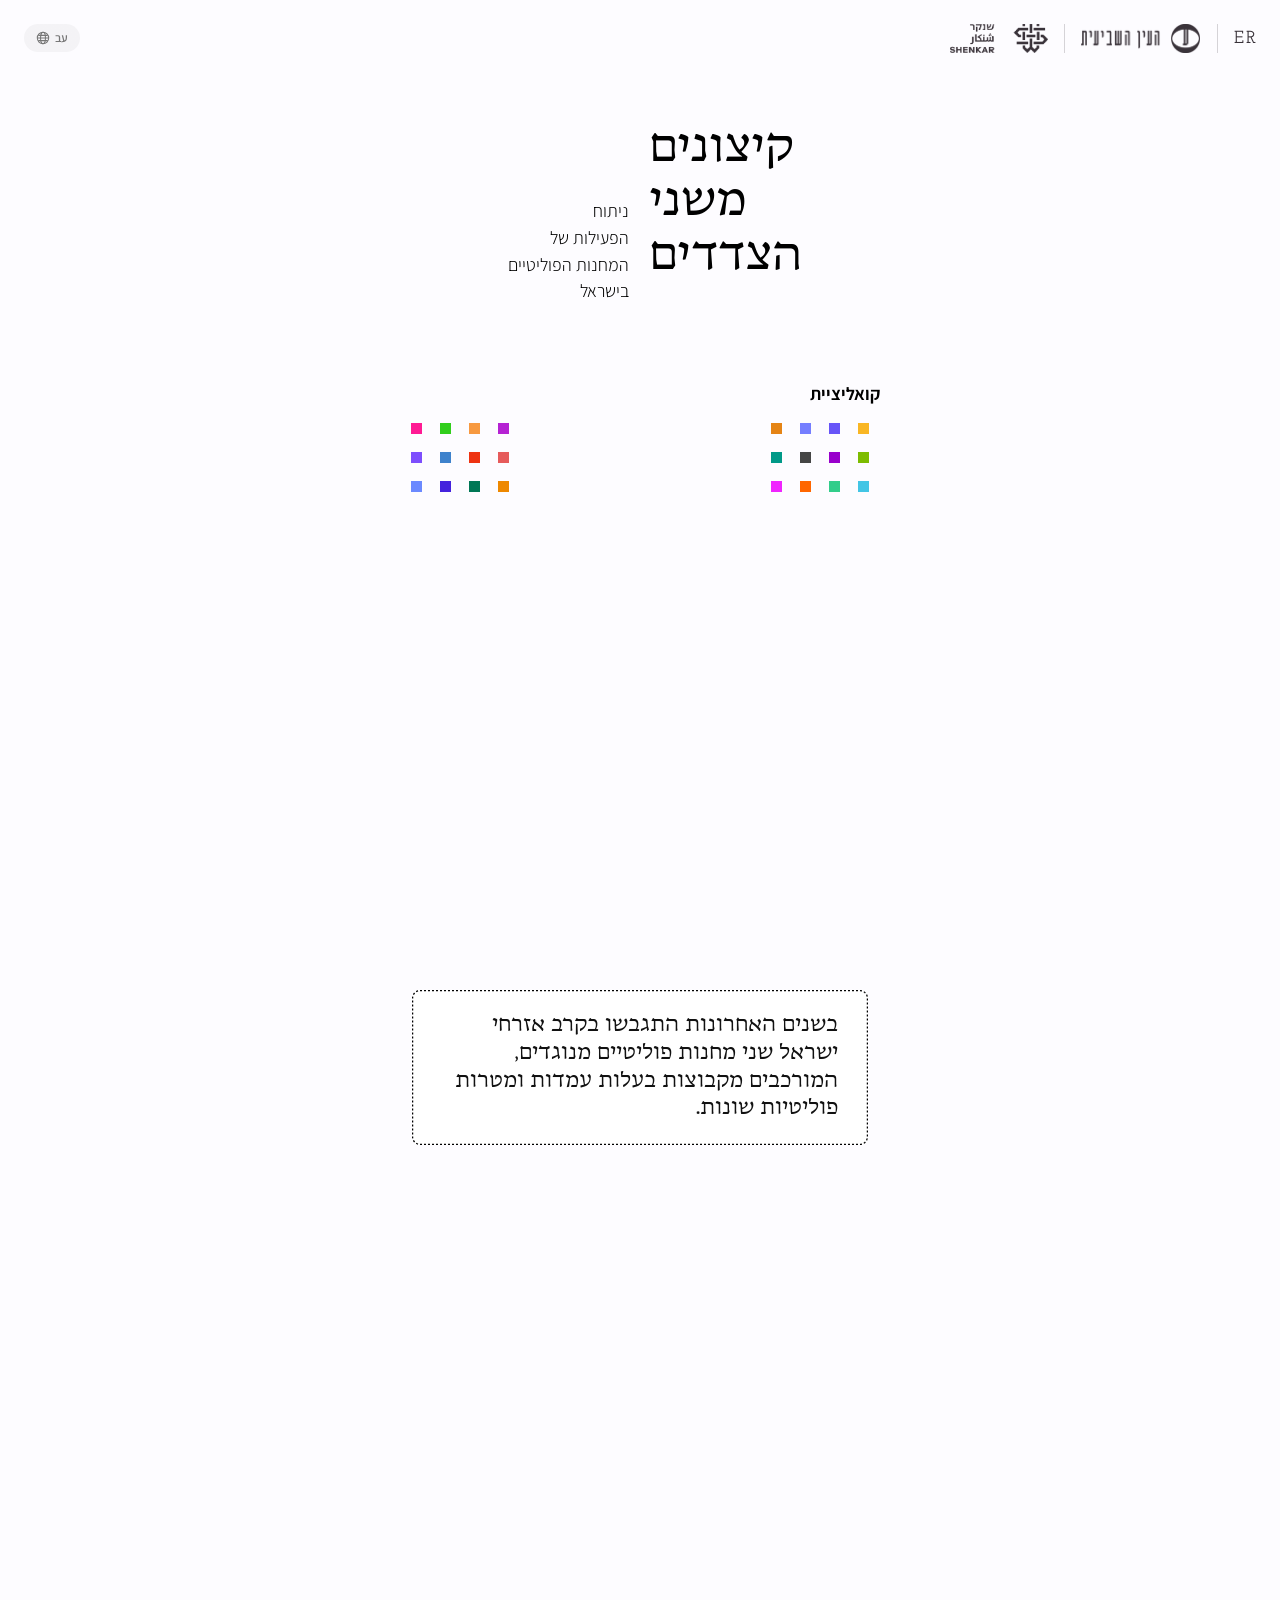
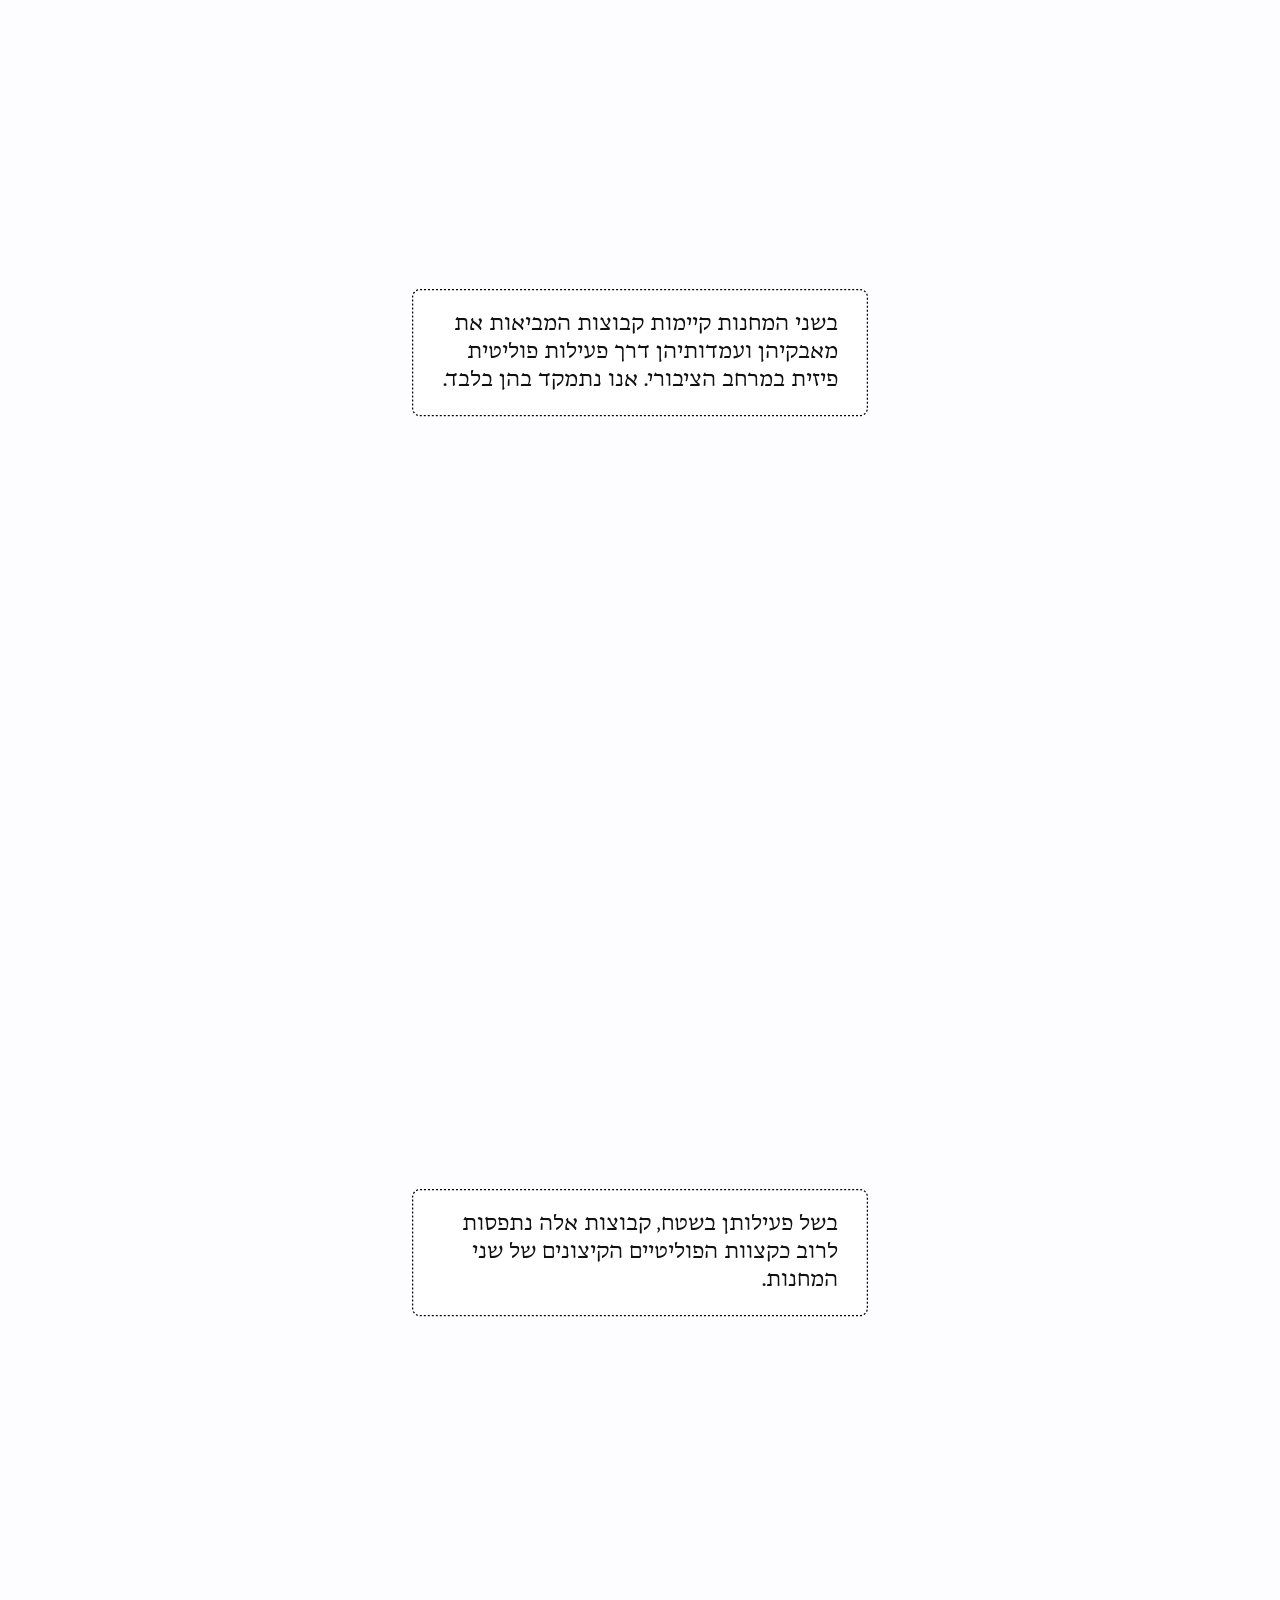
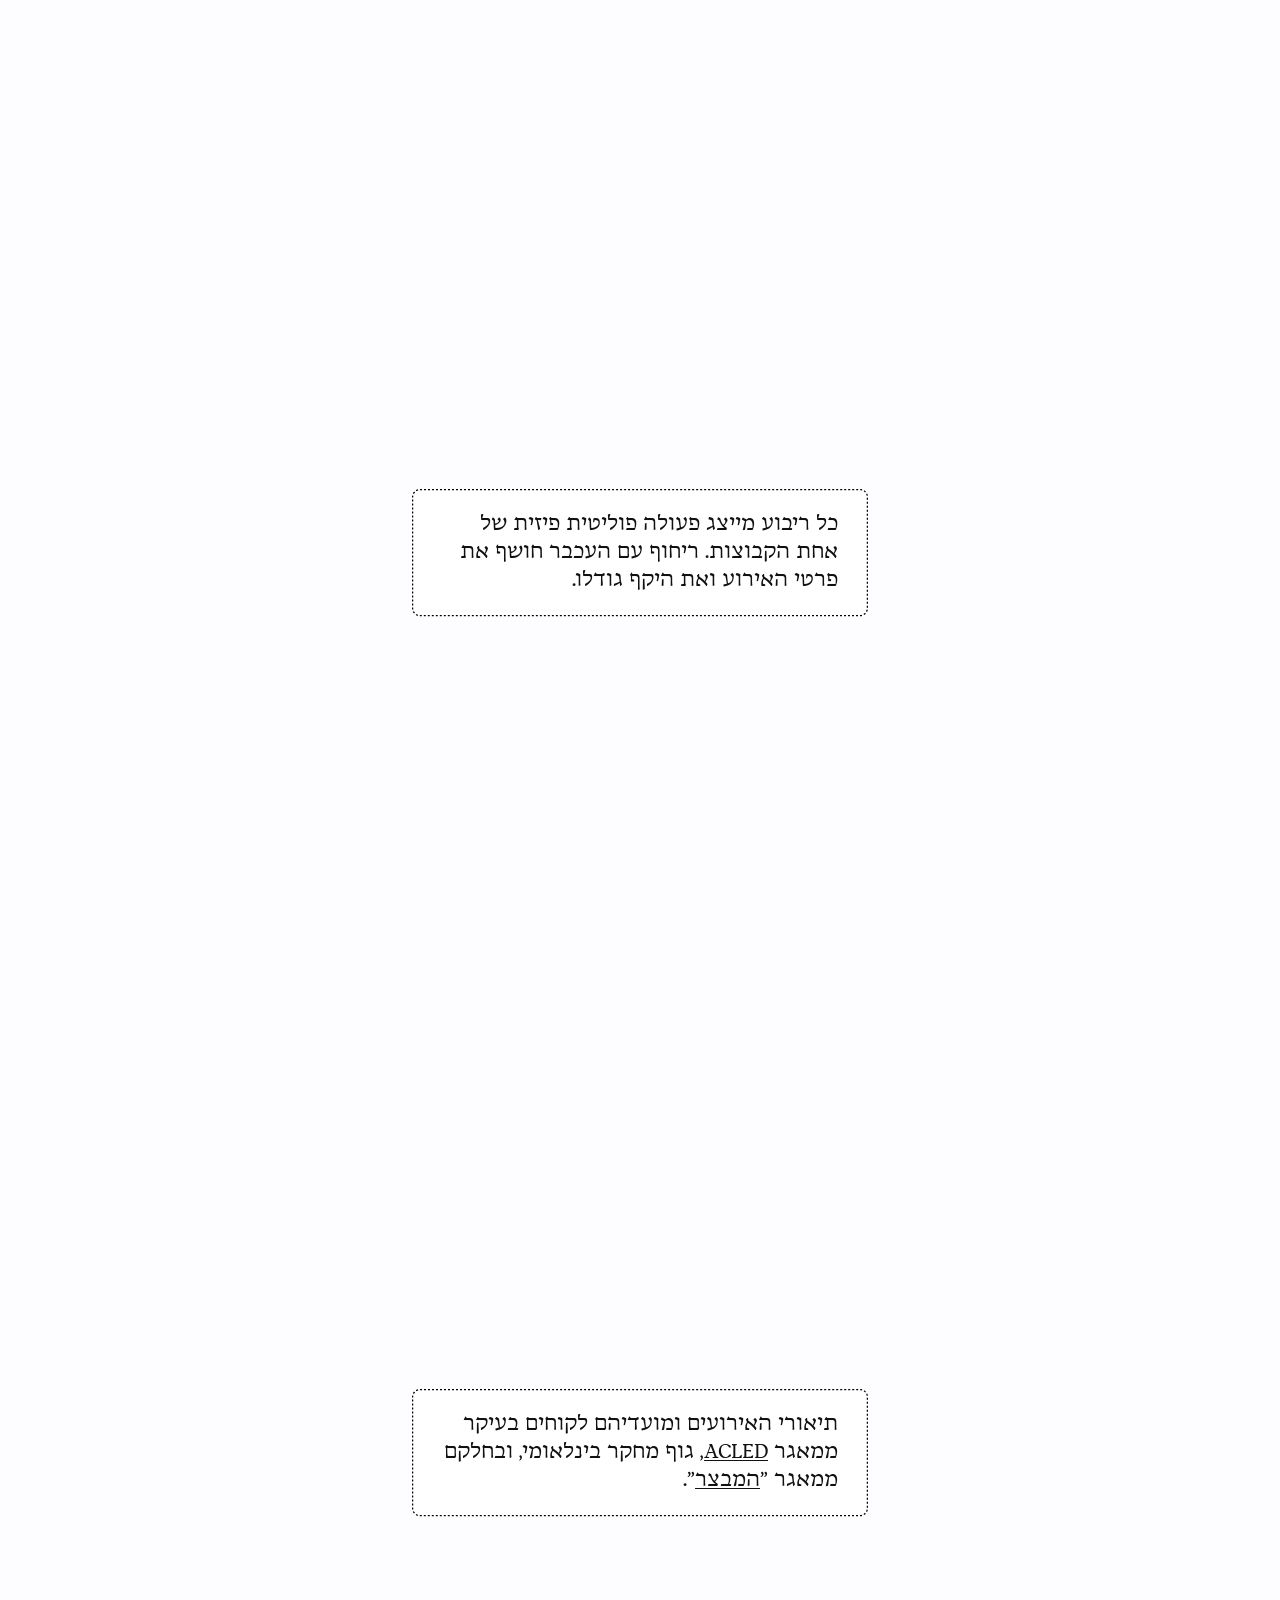
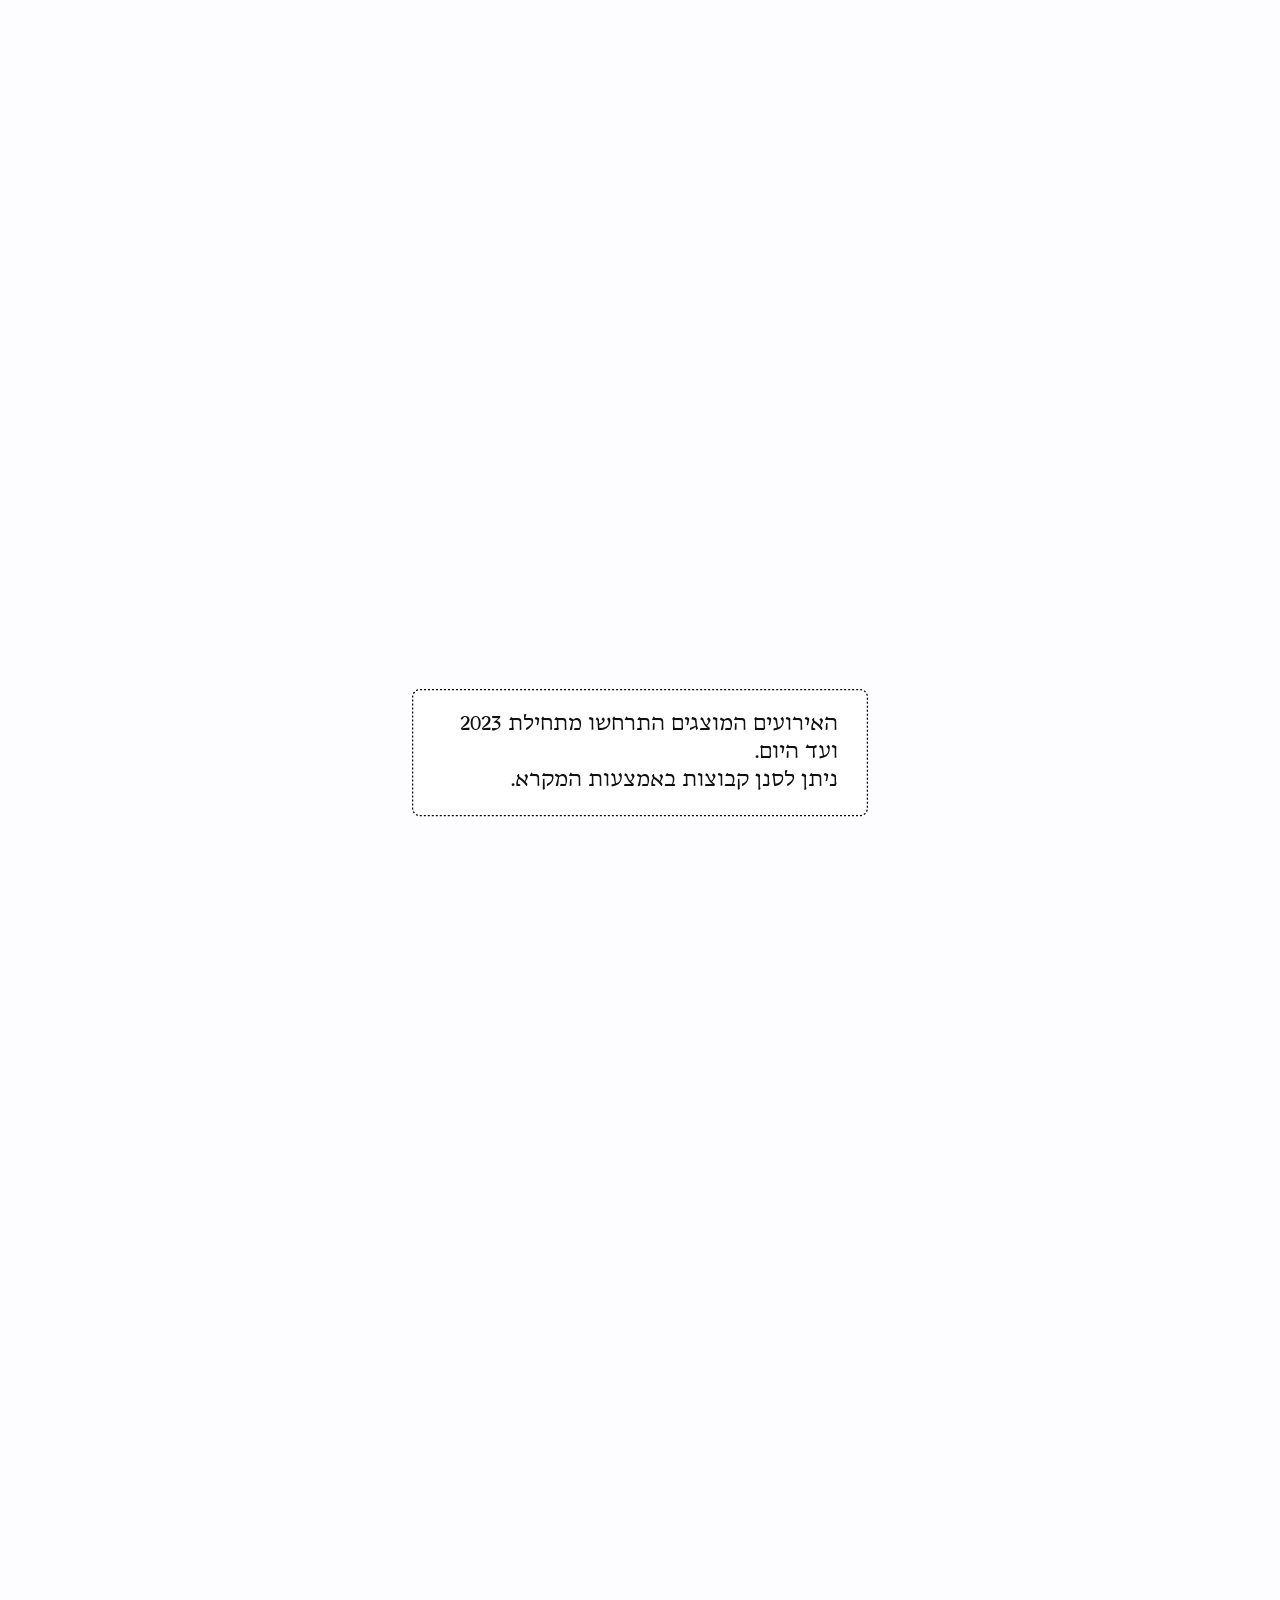
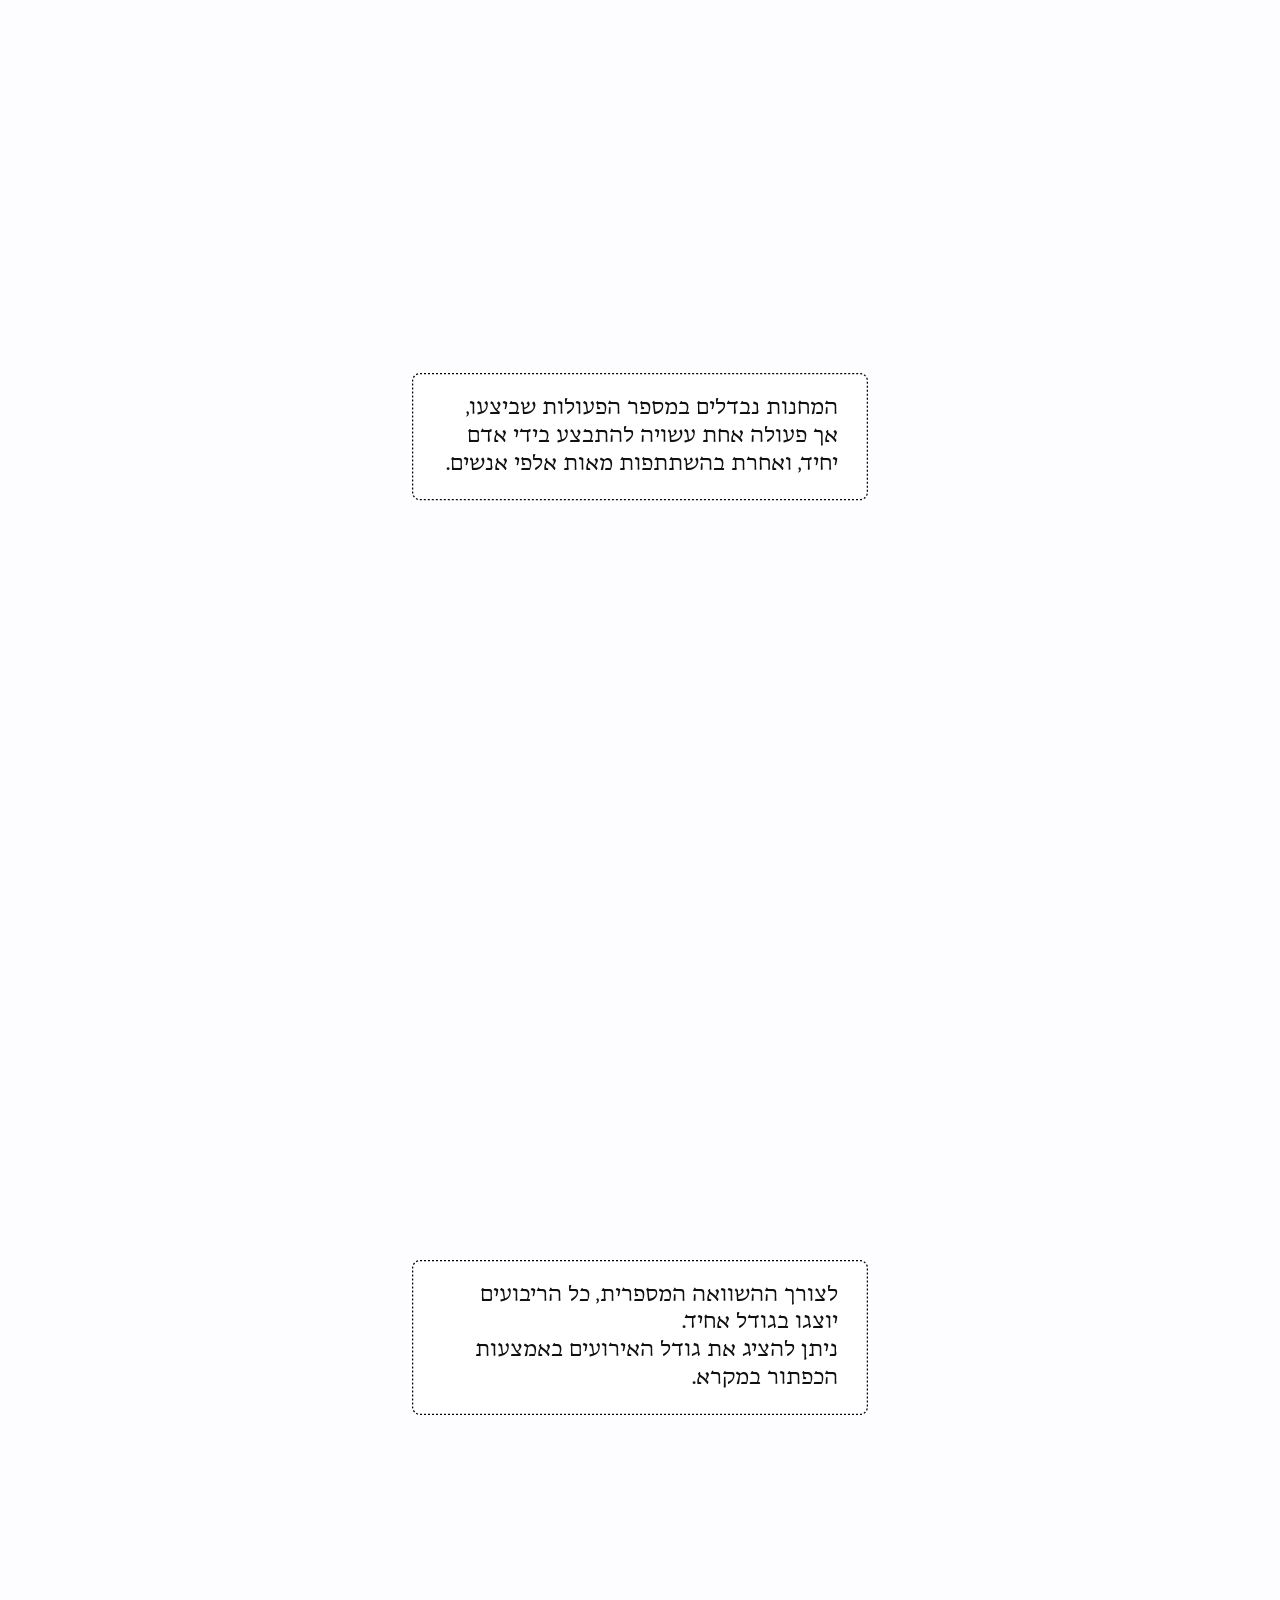
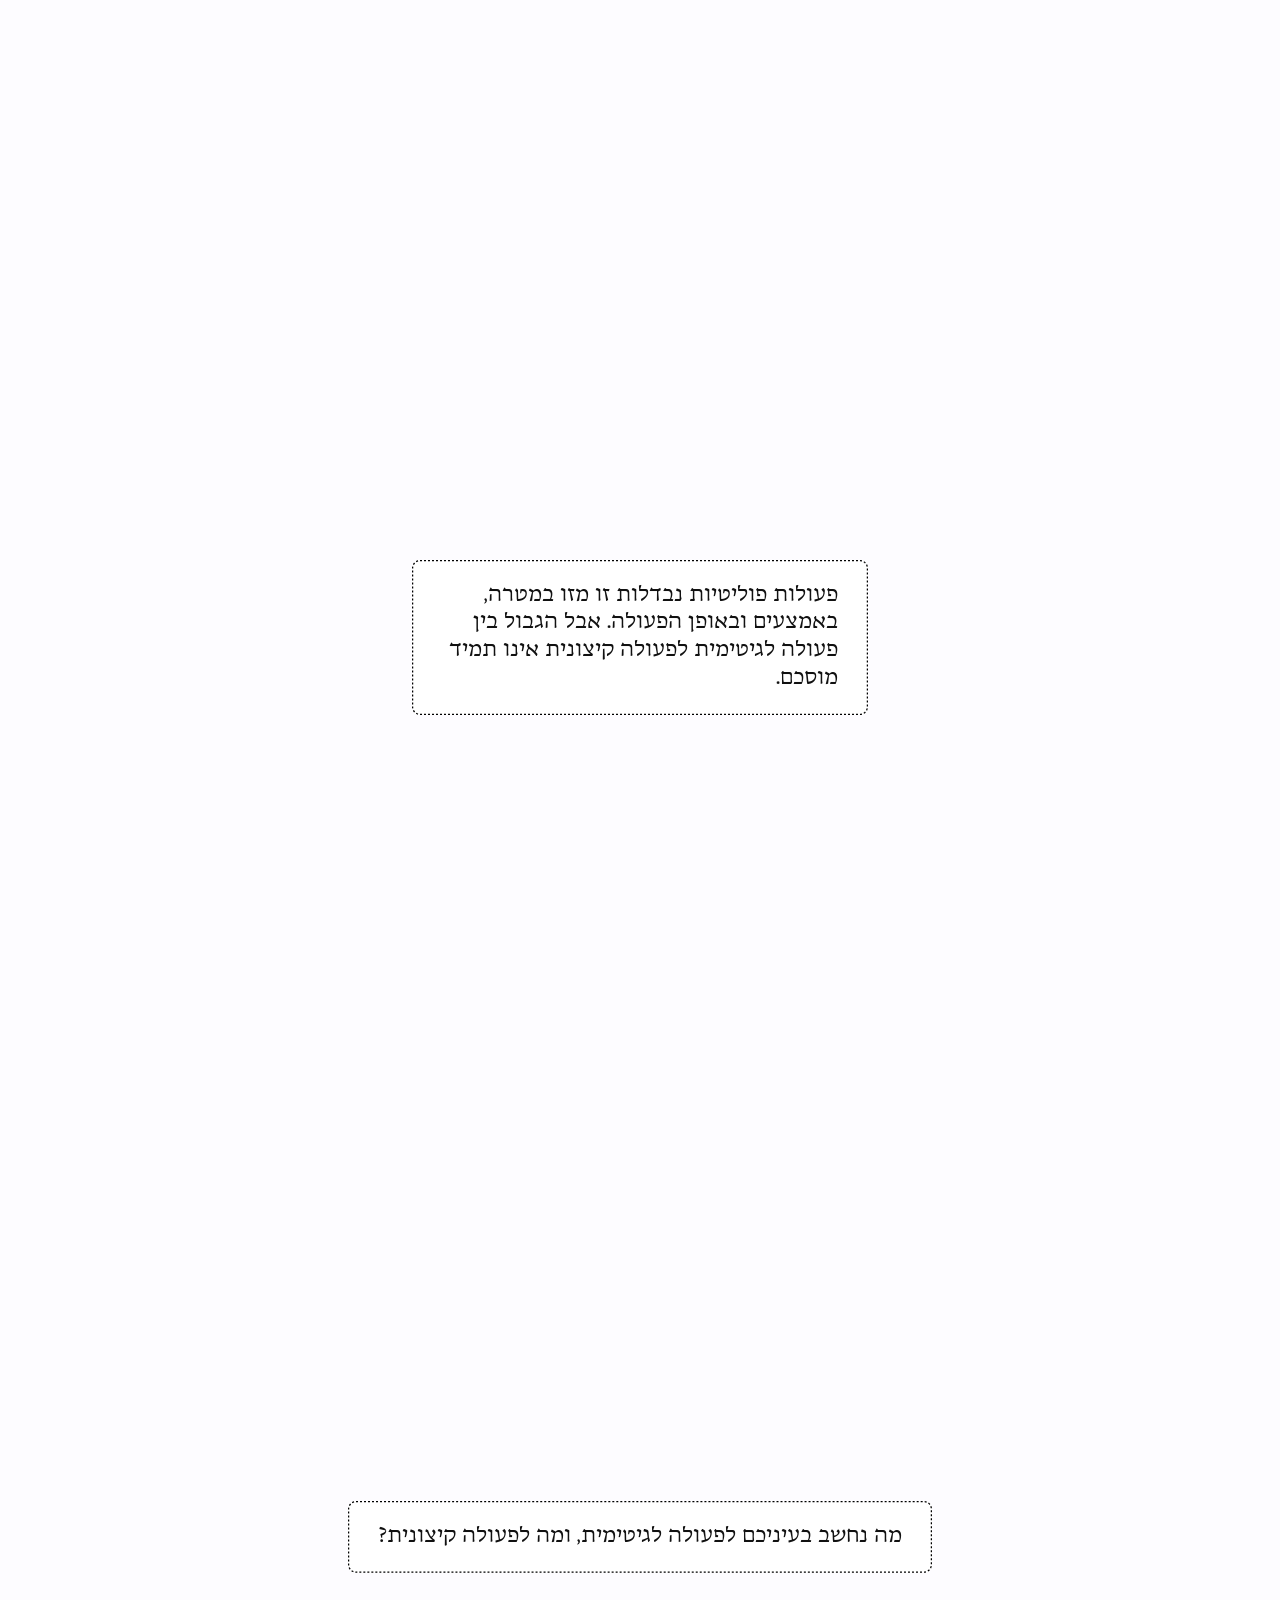
==== commit d727a6b6: "Share images v15: 12px gap between the dots and the title frame (he/en/ar) Co-Authored-By: Claude Op" ====
--- a/index.html
+++ b/index.html
@@ -22,21 +22,21 @@
   <link rel="alternate" hreflang="x-default" href="https://both-sides.the7eye.org.il/" />
   <!-- Open Graph / Twitter card — what WhatsApp, X, Facebook, LinkedIn render when
        the link is shared (the @fold15 share row relies on this). og:image must be an
-       ABSOLUTE url; og-image-v14.png is a 2400×1260 (2× of the 1200×630 card): a drawn two-sided dot field with this page's title centred on it.
+       ABSOLUTE url; og-image-v15.png is a 2400×1260 (2× of the 1200×630 card): a drawn two-sided dot field with this page's title centred on it.
        Served from GitHub Pages at /both-sides-project/. -->
   <meta property="og:type" content="article" />
   <meta property="og:locale" content="he_IL" />
   <meta property="og:title" content="קיצונים משני הצדדים" />
   <meta property="og:description" content="אספנו אלפי פעולות פוליטיות במרחב הציבורי לאורך ארבע השנים האחרונות. קבעו בעצמכם - מי הם הקיצונים משני הצדדים?&#10;פרויקט אינטראקטיבי מאת איל רז בשיתוף העין השביעית ושנקר." />
   <meta property="og:url" content="https://both-sides.the7eye.org.il/" />
-  <meta property="og:image" content="https://both-sides.the7eye.org.il/og-image-v14.png" />
+  <meta property="og:image" content="https://both-sides.the7eye.org.il/og-image-v15.png" />
   <meta property="og:image:width" content="2400" />
   <meta property="og:image:height" content="1260" />
   <meta property="og:image:alt" content="קיצונים משני הצדדים — ניתוח הפעילות של המחנות הפוליטיים בישראל" />
   <meta name="twitter:card" content="summary_large_image" />
   <meta name="twitter:title" content="קיצונים משני הצדדים" />
   <meta name="twitter:description" content="אספנו אלפי פעולות פוליטיות במרחב הציבורי לאורך ארבע השנים האחרונות. קבעו בעצמכם - מי הם הקיצונים משני הצדדים?&#10;פרויקט אינטראקטיבי מאת איל רז בשיתוף העין השביעית ושנקר." />
-  <meta name="twitter:image" content="https://both-sides.the7eye.org.il/og-image-v14.png" />
+  <meta name="twitter:image" content="https://both-sides.the7eye.org.il/og-image-v15.png" />
   <link rel="icon" type="image/svg+xml" href="favicon.svg?v=2" />
   <link rel="preconnect" href="https://fonts.googleapis.com" />
   <link rel="preconnect" href="https://fonts.gstatic.com" crossorigin />
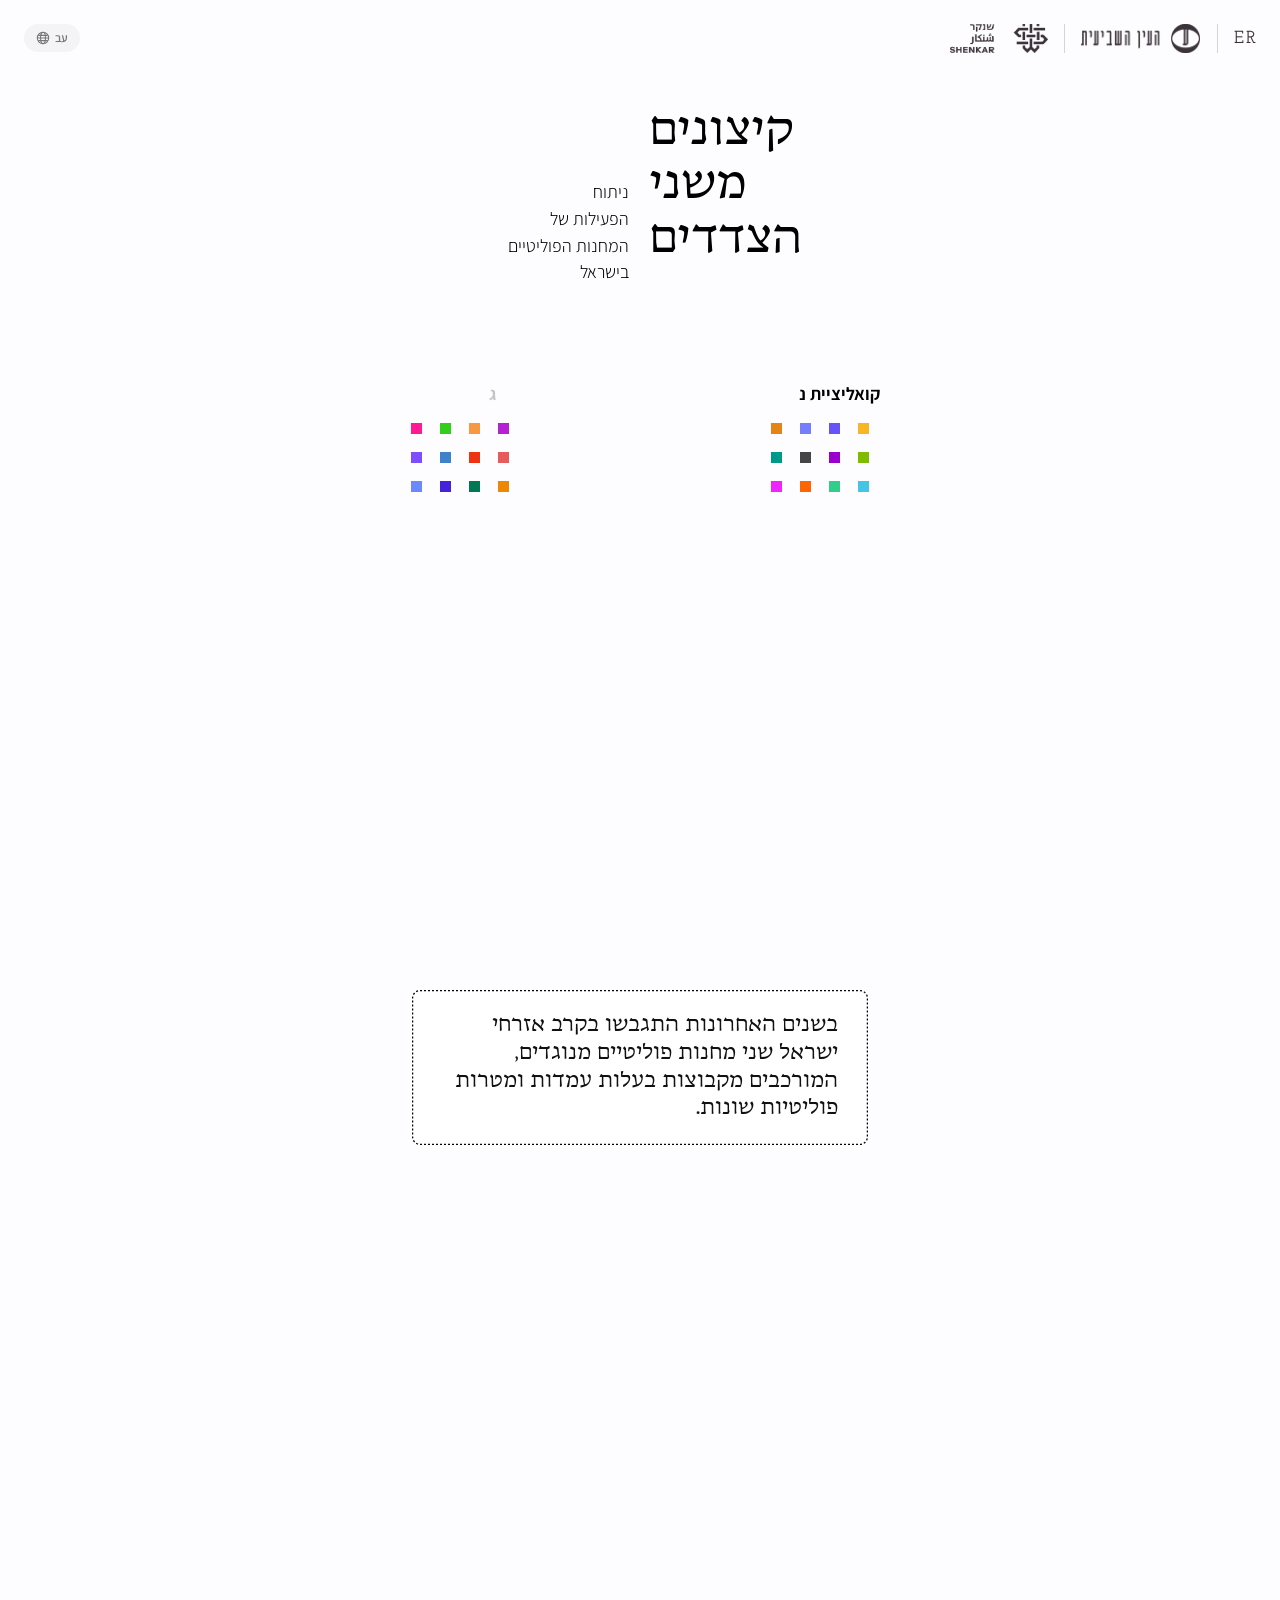
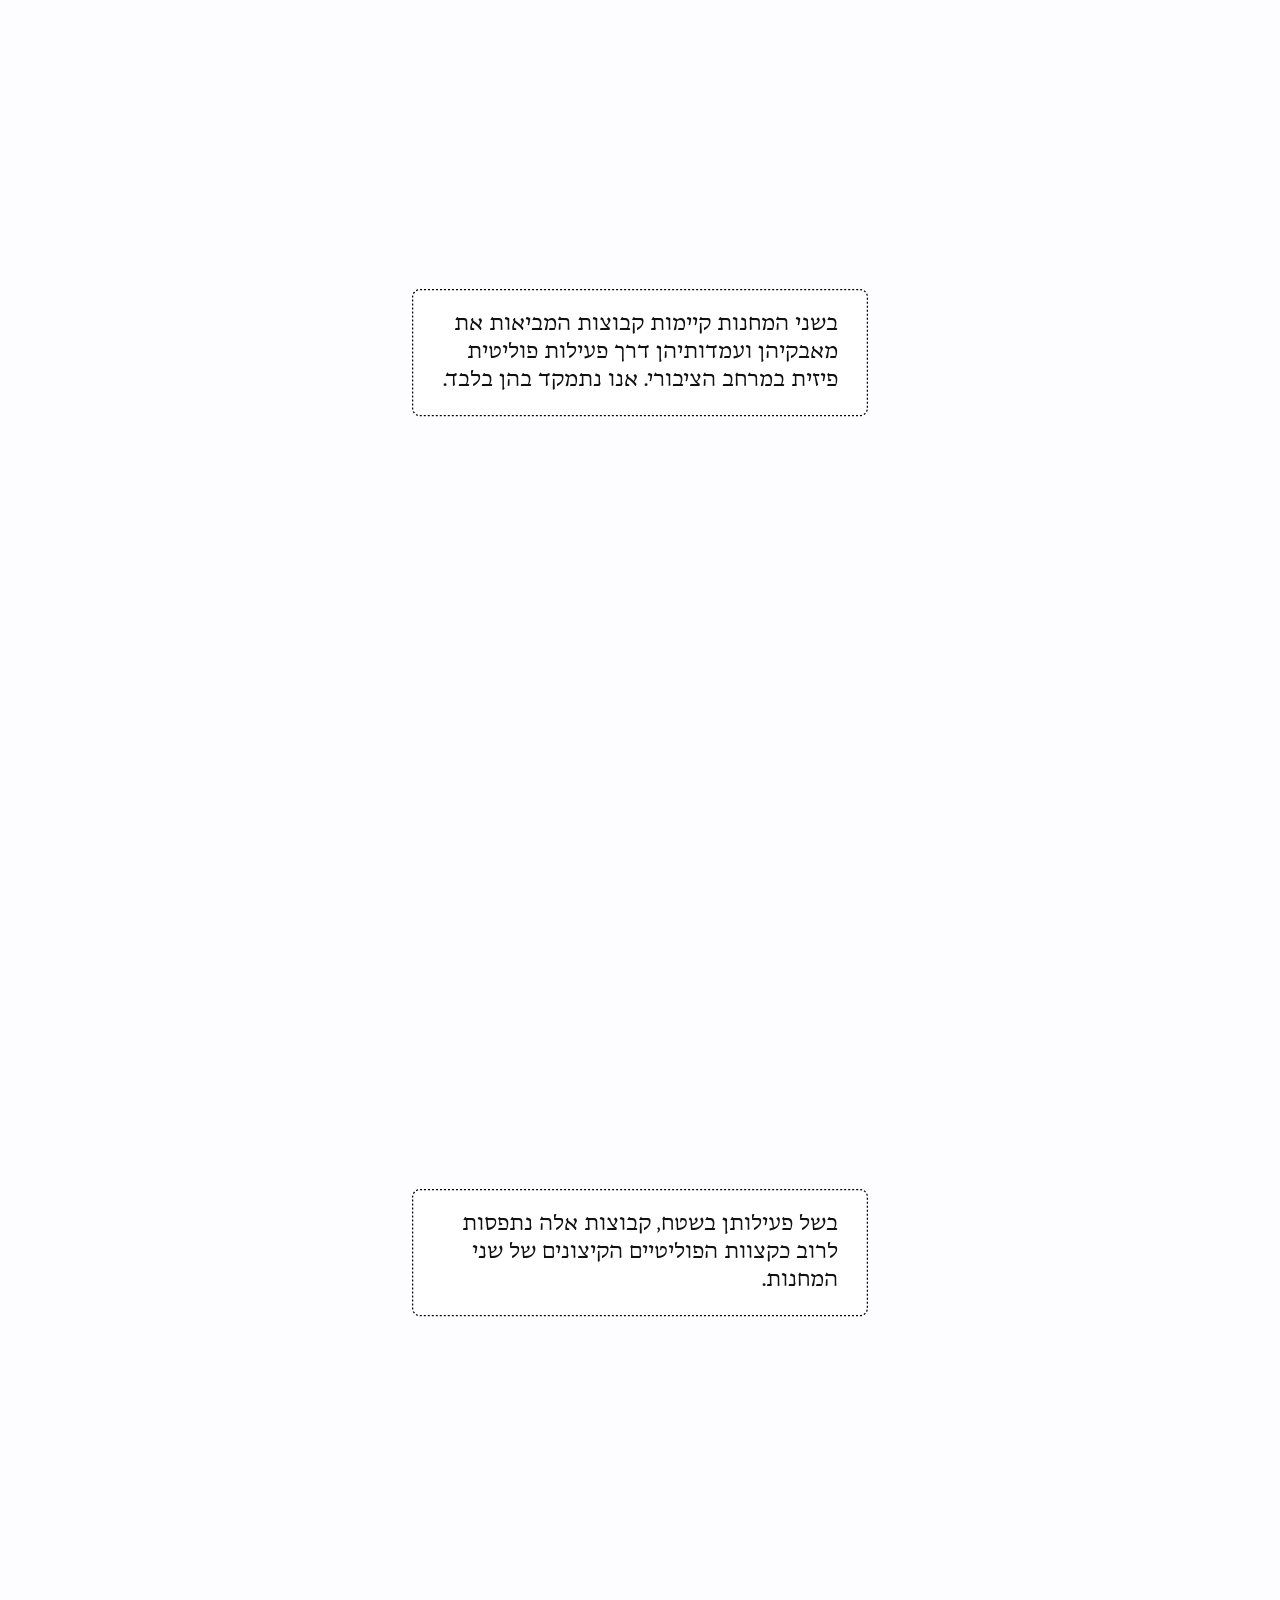
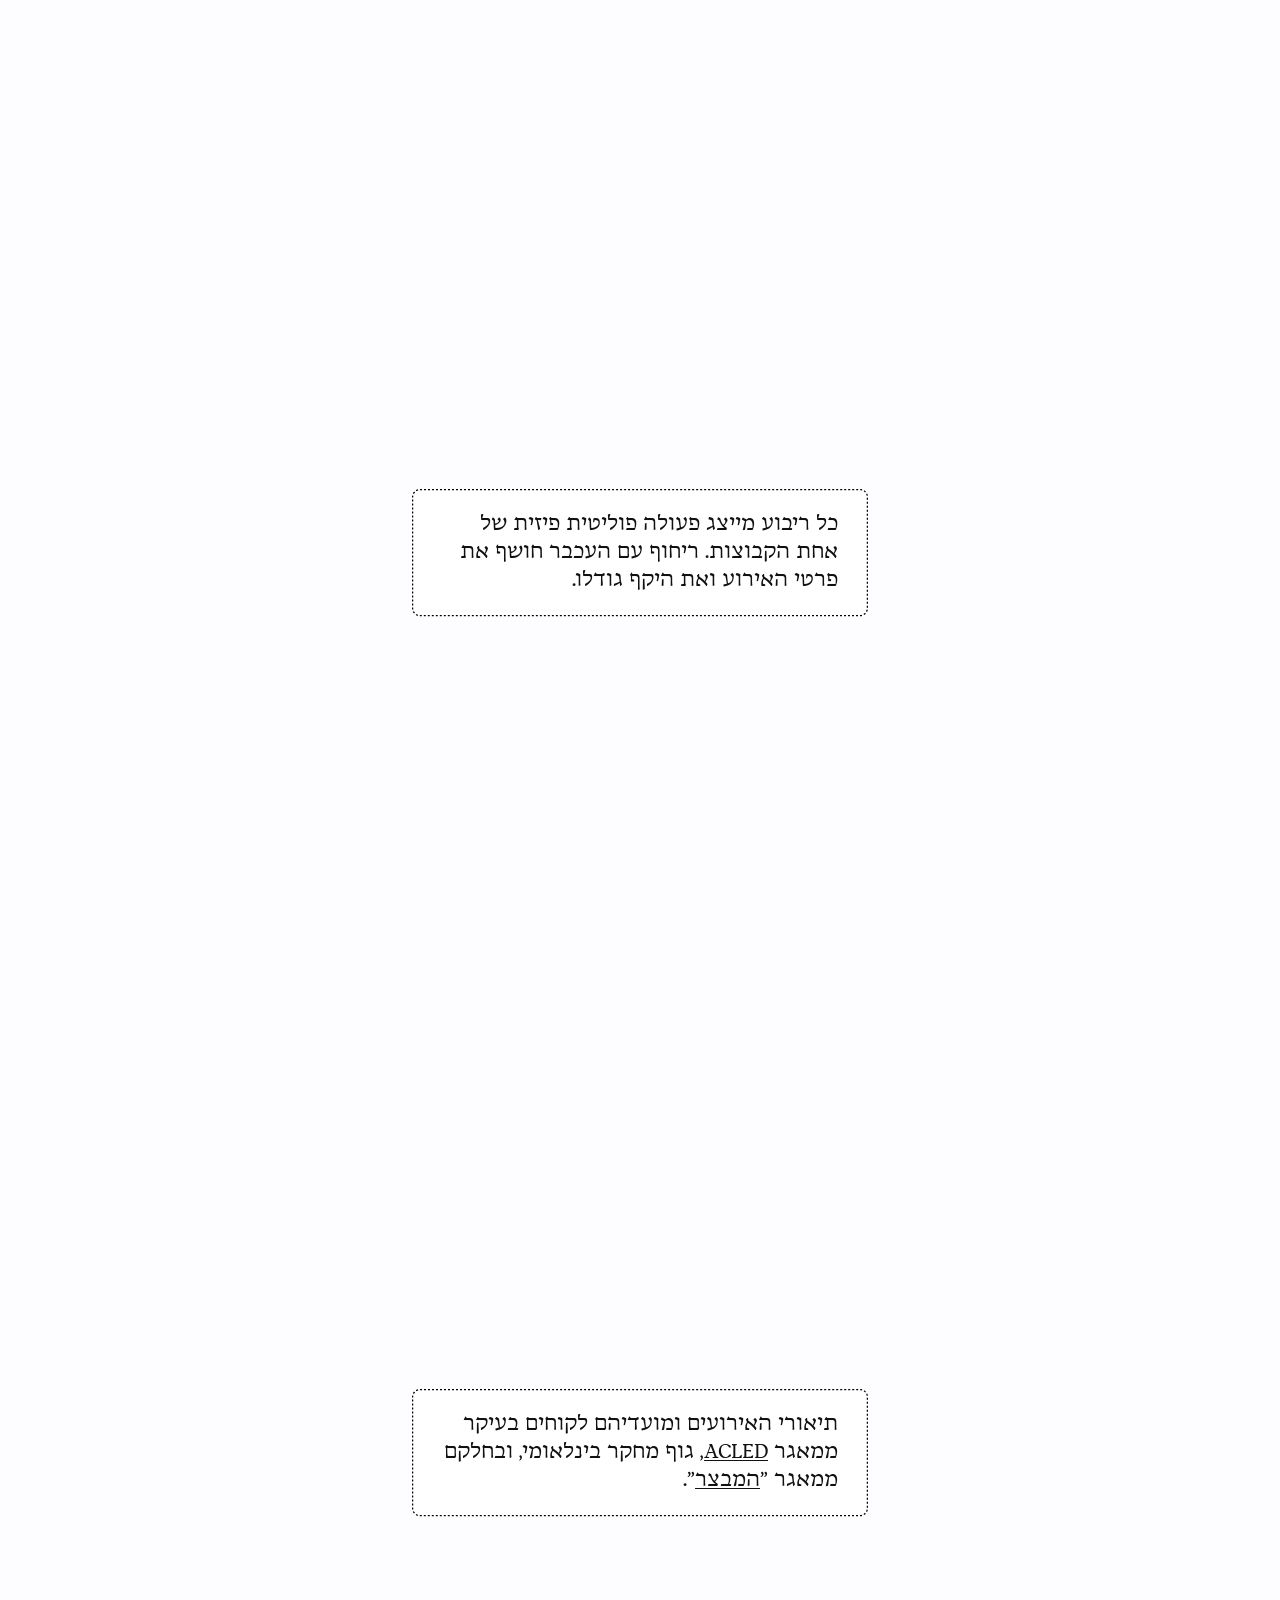
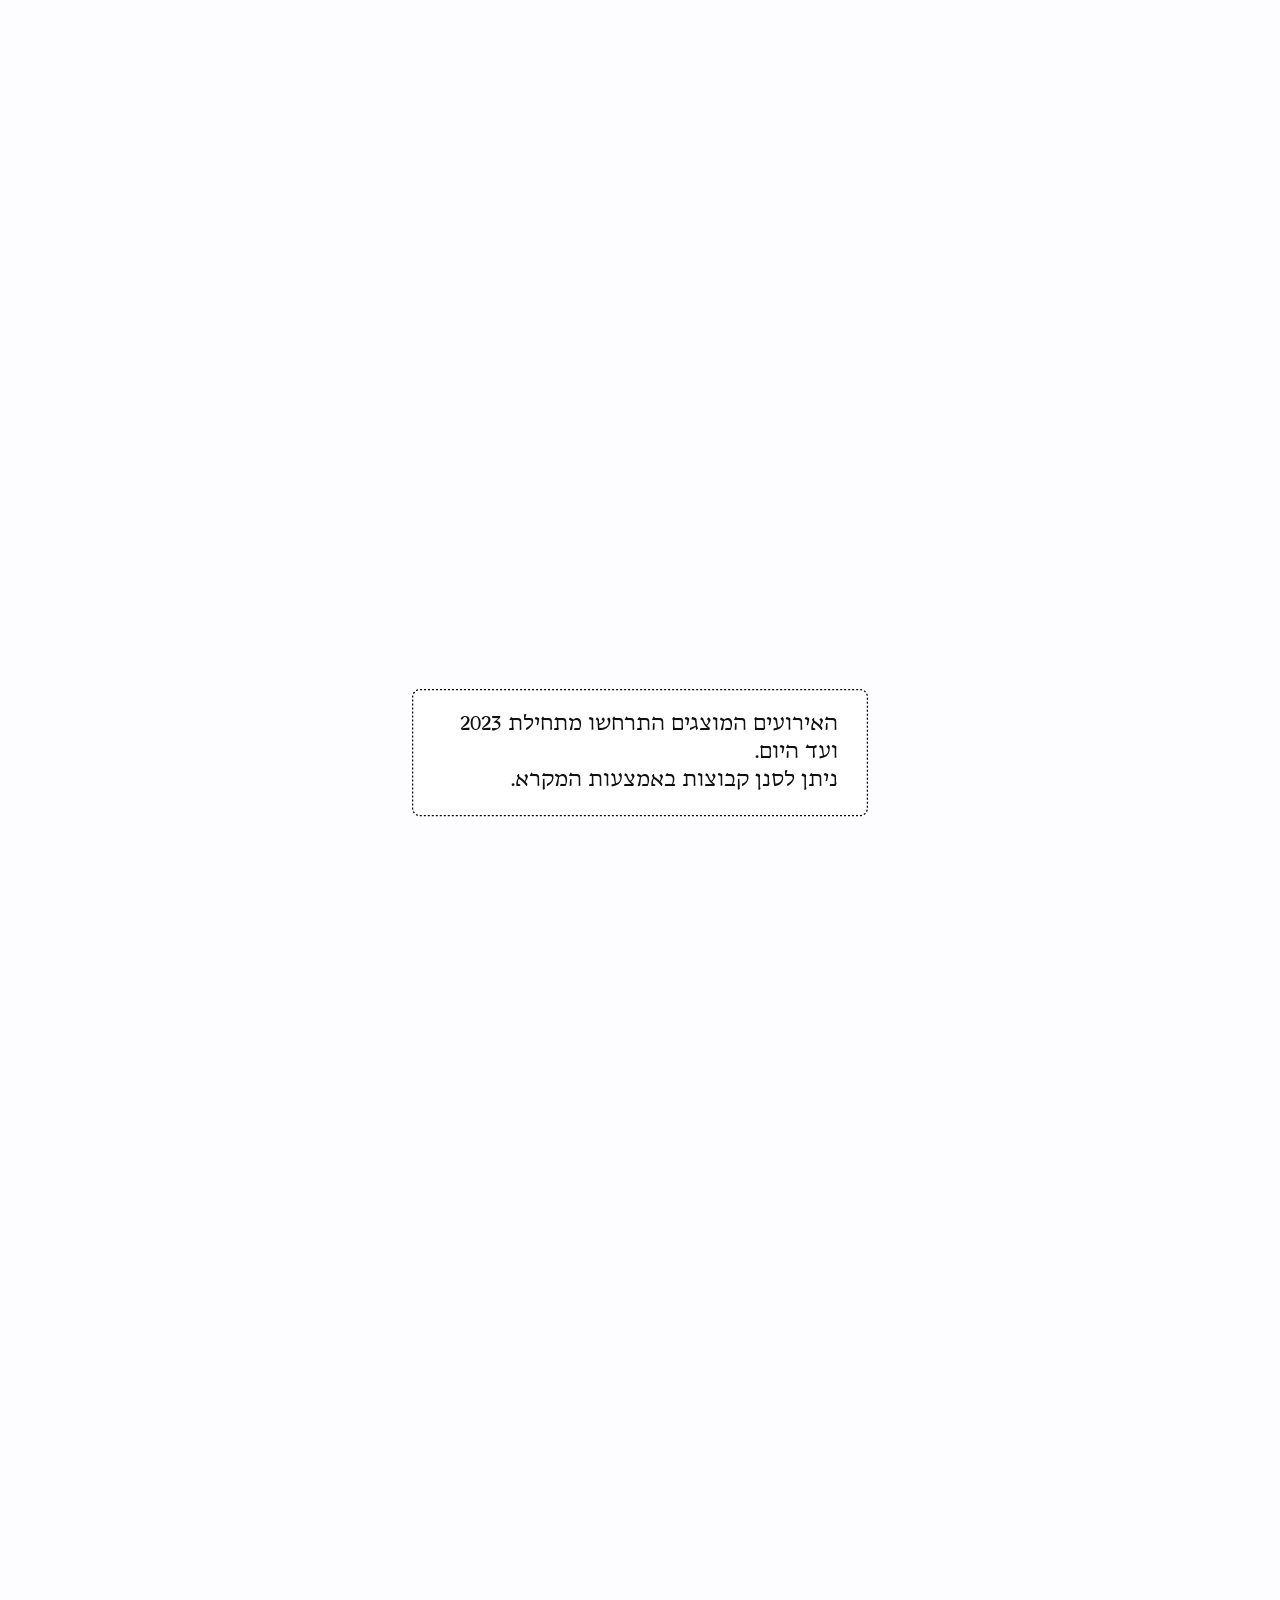
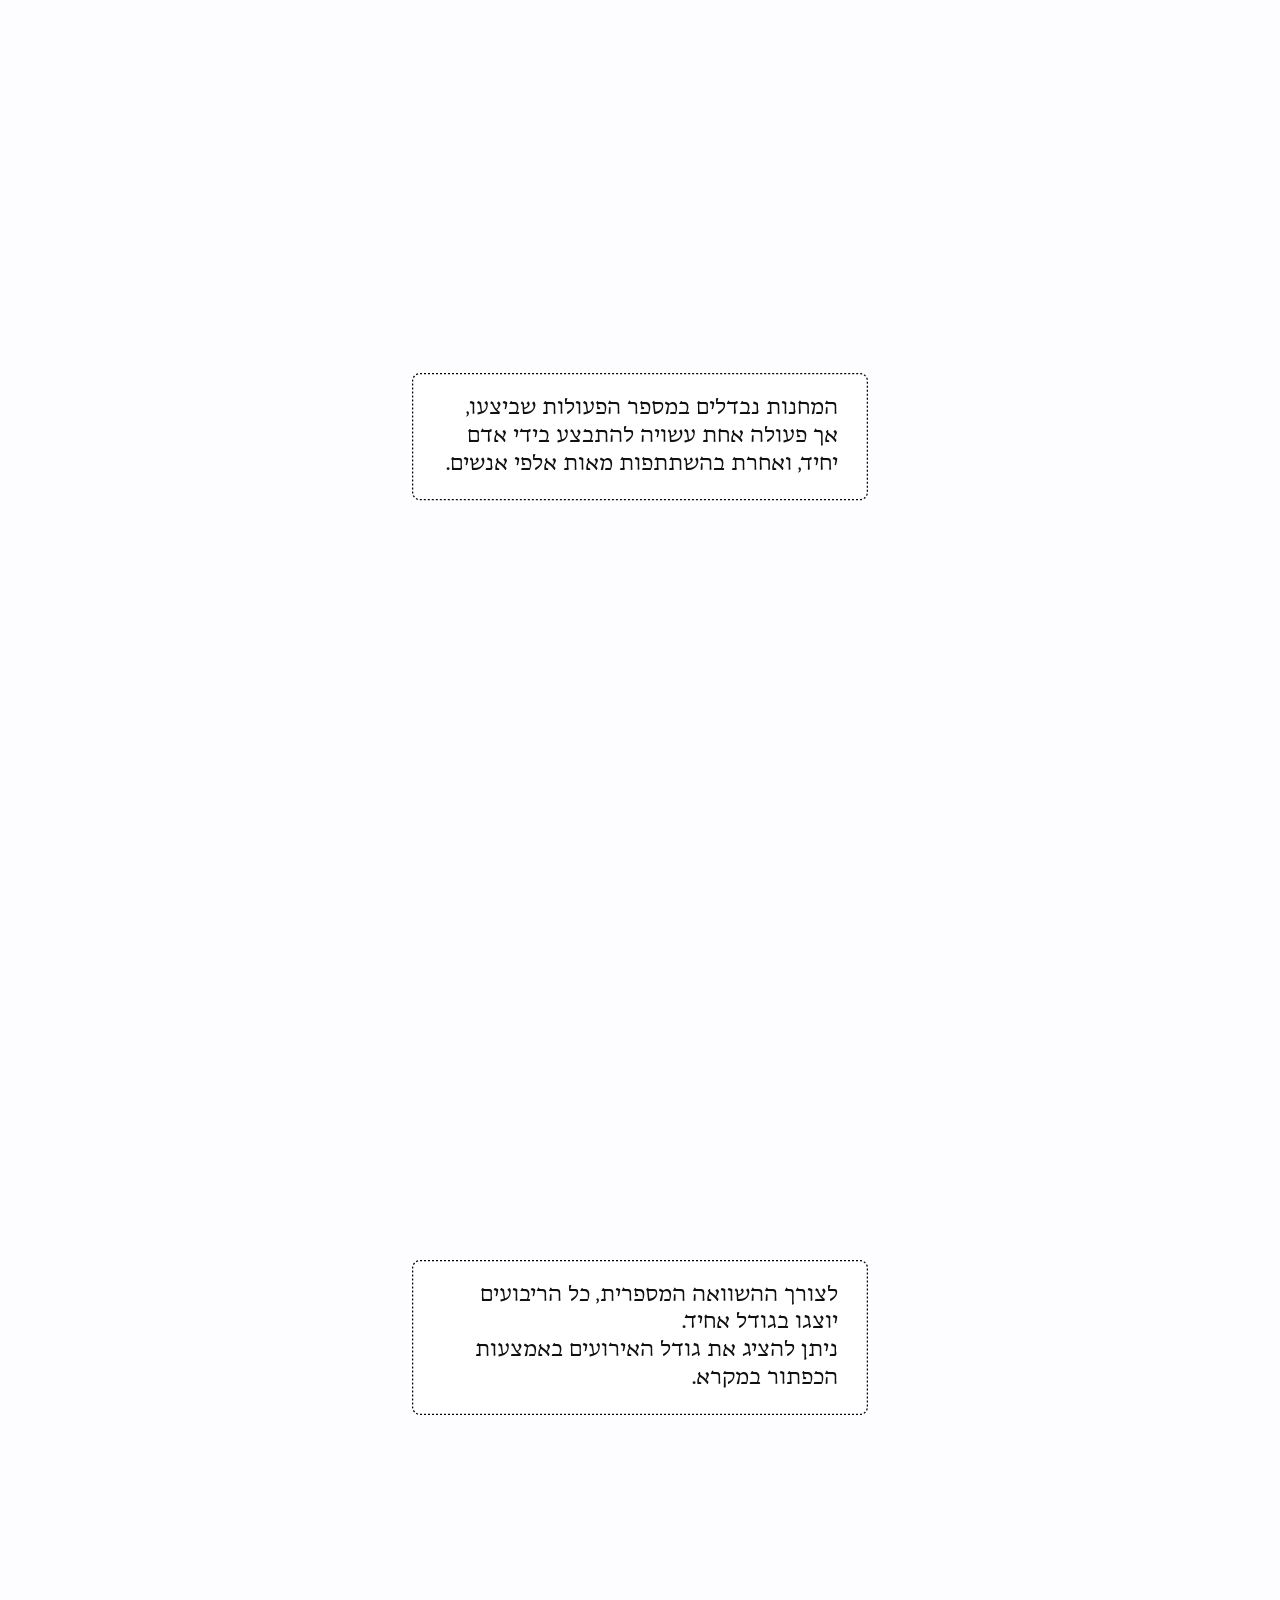
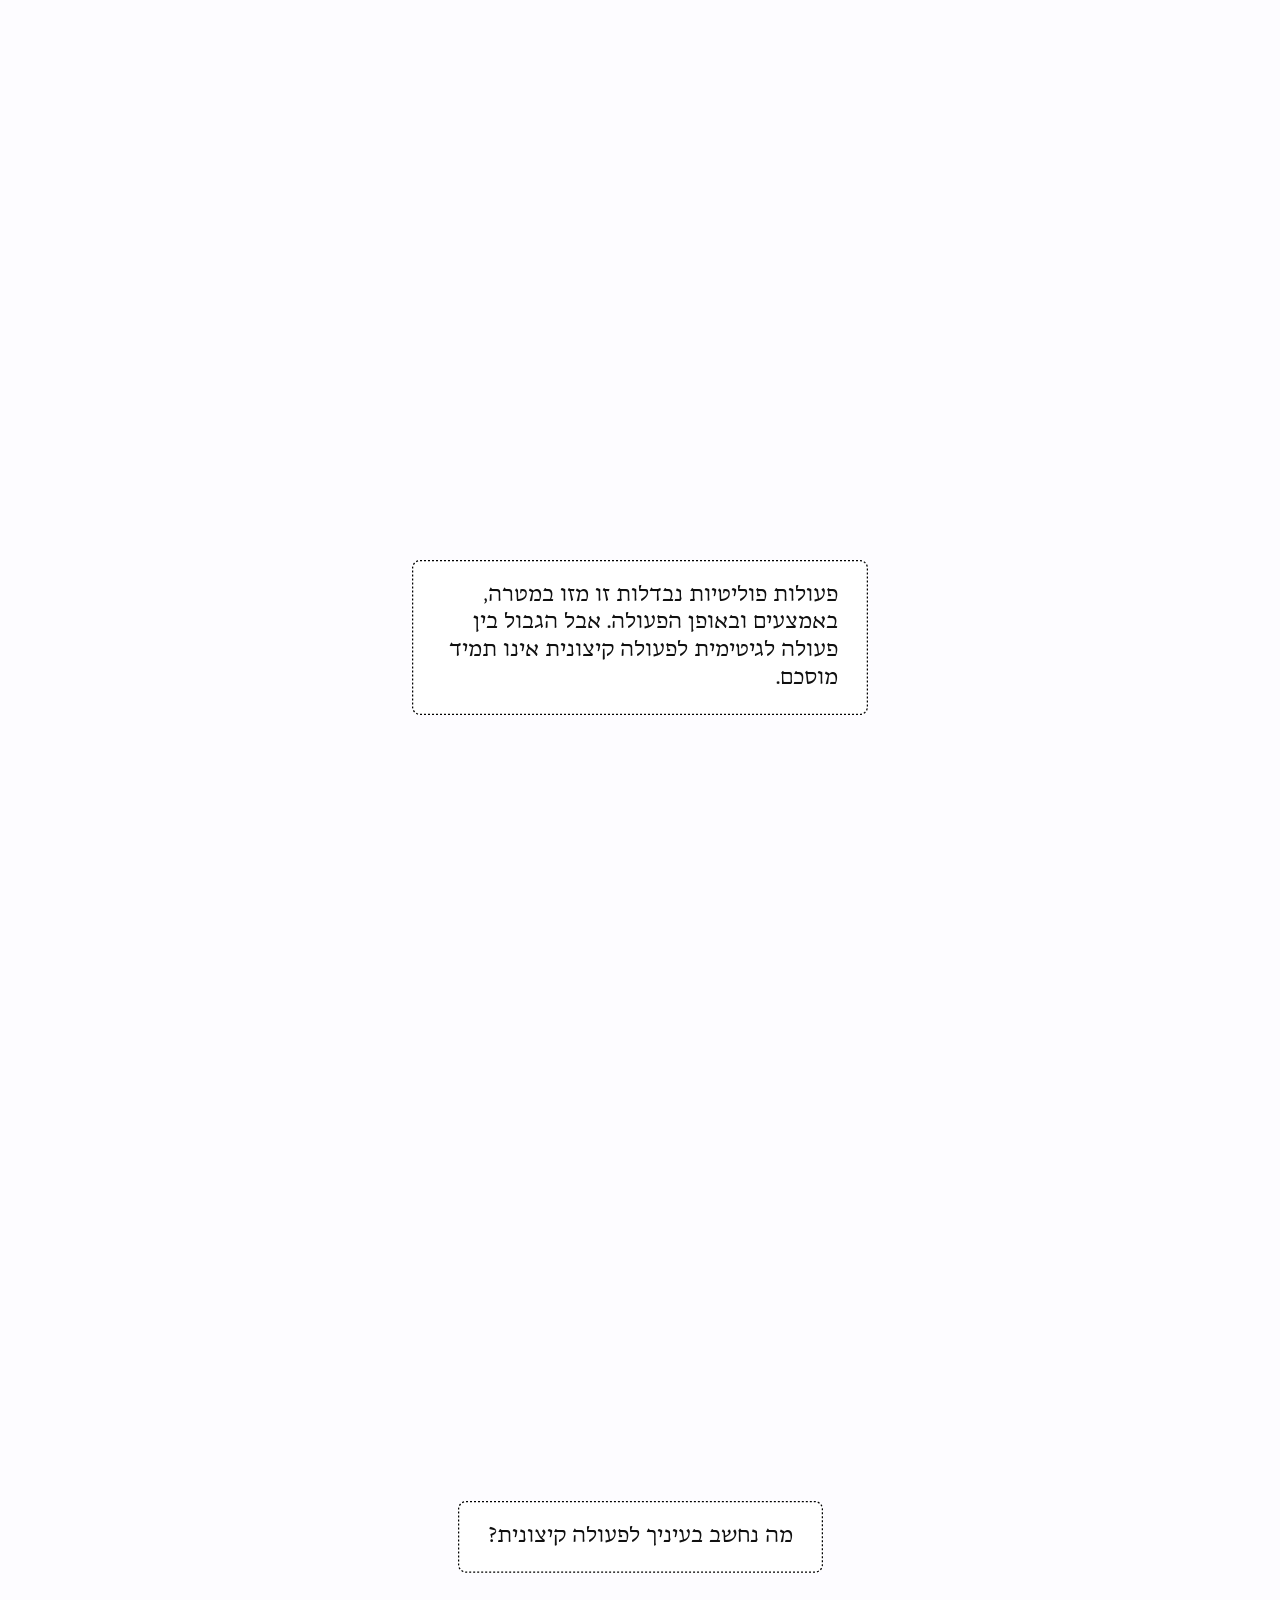
==== commit 42394198: "Arabic names transliterated, @fold12 title singular, zoomed-out timeline never crops its end - Arabi" ====
--- a/index.html
+++ b/index.html
@@ -238,7 +238,7 @@
                  extreme ones", not "sort both piles", so the two-clause desktop
                  question asks more than the fold delivers there (and wraps to
                  three lines on a phone). -->
-            <h2 class="section-title text-card-frame"><span class="copy-desktop">מה נחשב בעיניכם לפעולה לגיטימית, ומה לפעולה קיצונית?</span><span class="copy-mobile">מהי פעולה קיצונית בעיניכם?</span></h2>
+            <h2 class="section-title text-card-frame"><span class="copy-desktop">מה נחשב בעיניך לפעולה קיצונית?</span><span class="copy-mobile">מהי פעולה קיצונית בעיניכם?</span></h2>
             <p class="page9-header-subtitle">גררו סוגי פעולות הנחשבות קיצוניות בעיניכם</p>
           </div>
         </div>
--- a/style.css
+++ b/style.css
@@ -5830,31 +5830,36 @@
    Shares the Hebrew page's RTL layout entirely; only the faces change, because
    Discordia / Assistant carry no Arabic glyphs. Both are Google
    Fonts, linked from ar/index.html (translate_ui_ar.py writes the <link>):
-   Tajawal (picked over Beiruti, Mada, Noto Sans Arabic and IBM Plex Sans Arabic
-   with the ar-title-face compare harness, 2026-10-06) stands in wherever the Hebrew page uses Discordia (title blocks and
+   Noto Naskh Arabic (picked over Tajawal and Noto Sans Arabic with the
+   ar-title-font compare harness, 2026-10-13) stands in wherever the Hebrew page uses Discordia (title blocks and
    the hero title), IBM Plex Sans Arabic wherever it uses Assistant. Sizes and
    weights stay the shared rules'. */
 .lang-ar .section-title,
 .lang-ar .page0-title {
-  font-family: 'Tajawal', 'Discordia', serif;
+  font-family: 'Noto Naskh Arabic', 'Discordia', serif;
 }
 /* Optical size match: Discordia's Hebrew letters stand 0.68em tall, the Arabic
    face's body far less (measured on Beiruti: 0.39em, alefs 0.63em), so at the
-   shared 18.5px / 16px the Arabic titles read ~13% smaller. 21px / 18px lands
-   them at the same visual size (kept for Tajawal — the compare harness pick) — the one language-gated exception to the
+   shared 18.5px / 16px the Arabic titles read smaller. 21.5px / 19px lands
+   Noto Naskh at the same visual size (ar-title-font compare harness, 2026-10-13) — the one language-gated exception to the
    .section-title single-size rule (#page-17 stays its own 36/26 exception). */
-.lang-ar .section-title { font-size: 21px; }
+.lang-ar .section-title { font-size: 21.5px; }
 @media (max-width: 600px) {
-  .lang-ar .section-title { font-size: 18px; }
+  .lang-ar .section-title { font-size: 19px; }
 }
 /* Arabic hero title + subtitle sit higher than the shared tops — Tajawal's
    lines read closer to the dot columns — and move as one: 8px desktop, 6px
    phone (ar-hero-lift manual harness, 2026-10-06). The shared tops minus that. */
-.lang-ar .page0-title { top: calc(50% - 278.8px); }    /* shared -270.8px */
+/* Arabic hero title is 41px desktop / 33px phone (shared 40 / 32) and grows
+   UPWARD: its top rises by the extra height (3 lines x 1px x line-height —
+   4.05px desktop at 1.35, 4.35px phone at 1.45) so the gap to the dots below
+   stays put (ar-title-font harness, 2026-10-13). */
+.lang-ar .page0-title { top: calc(50% - 282.85px); font-size: 41px; }    /* shared -270.8px */
 .lang-ar .page0-subtitle { top: calc(50% - 194.7px); } /* shared -186.7px */
 @media (max-width: 600px) {
   .lang-ar .page0-title {
-    top: calc(var(--page0-half, 50vh) - 236.1px + var(--page0-drop, 0px) + var(--page0-trim, 0px) + var(--page0-shift, 0px)); /* shared -230.1px */
+    top: calc(var(--page0-half, 50vh) - 240.45px + var(--page0-drop, 0px) + var(--page0-trim, 0px) + var(--page0-shift, 0px)); /* shared -230.1px */
+    font-size: 33px;
   }
   .lang-ar .page0-subtitle {
     top: calc(var(--page0-half, 50vh) - 171.9px + var(--page0-drop, 0px) + var(--page0-trim, 0px) + var(--page0-shift, 0px)); /* shared -165.9px */
